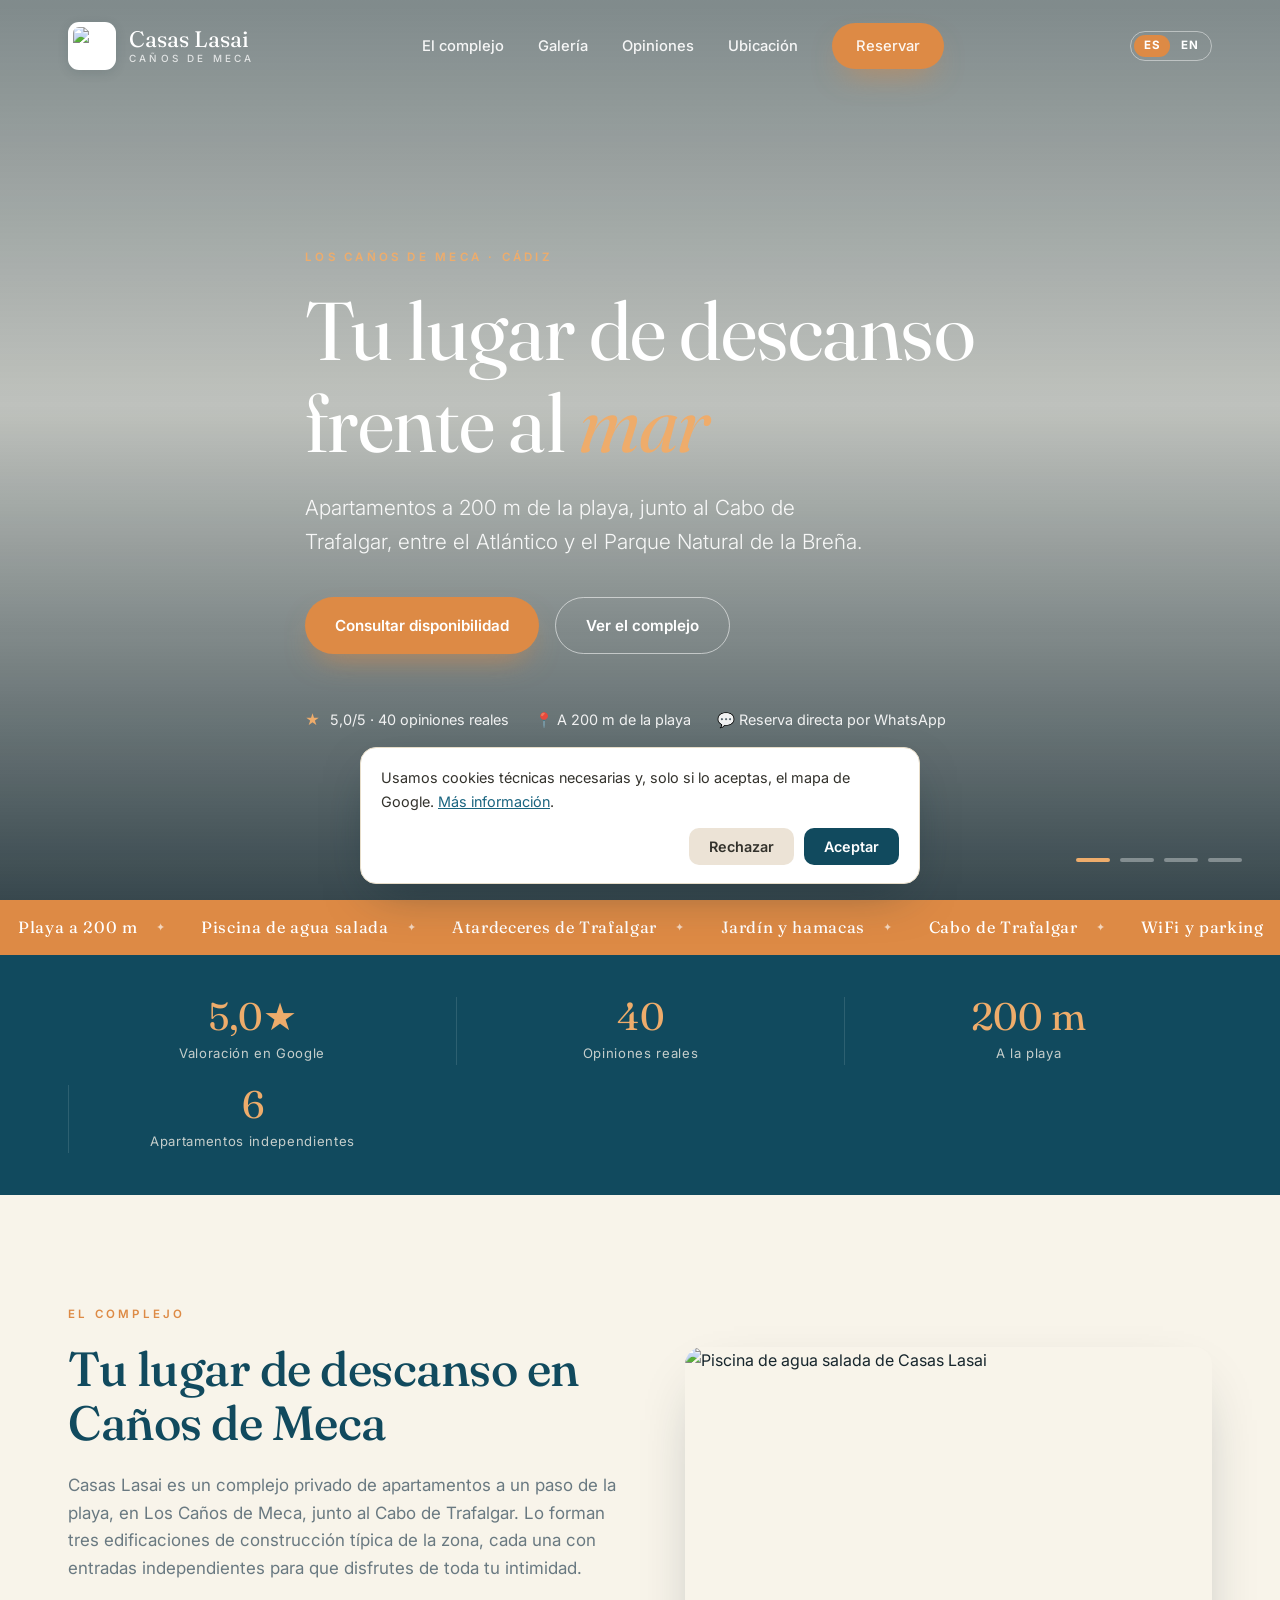
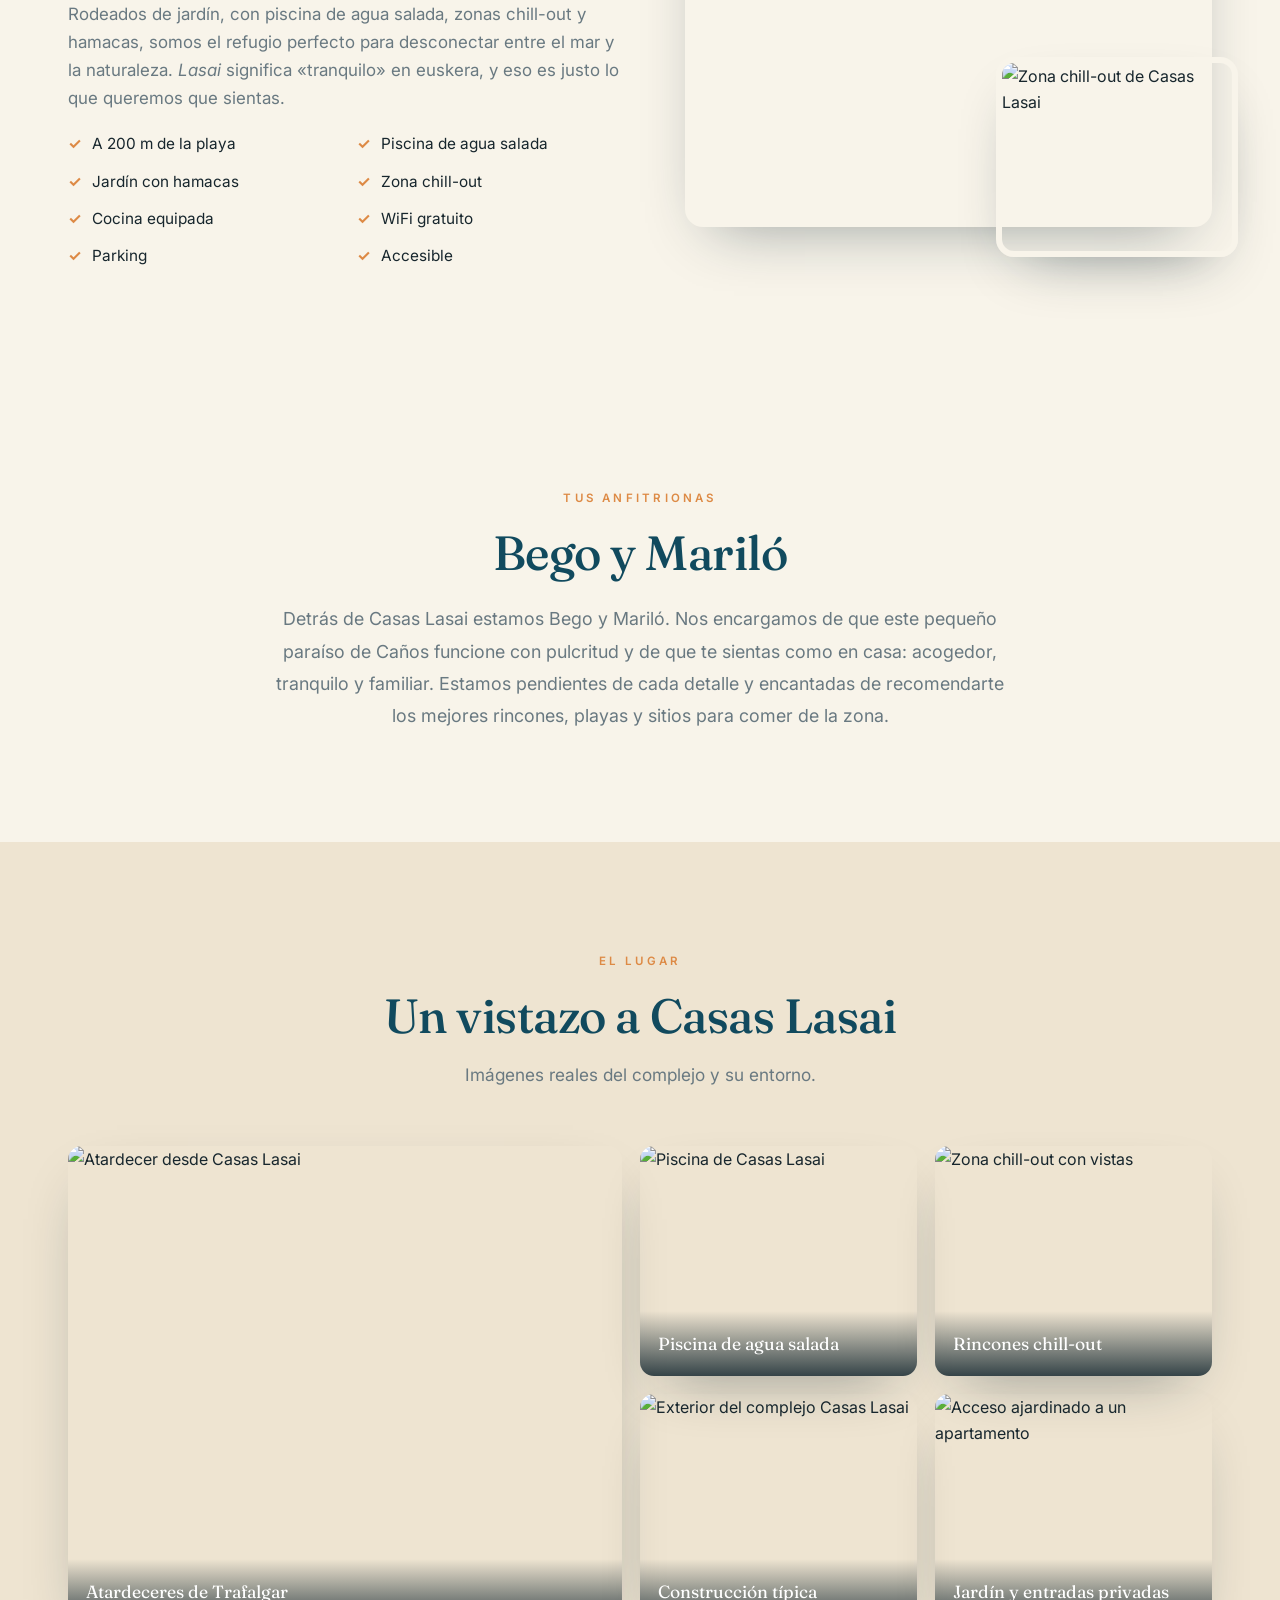
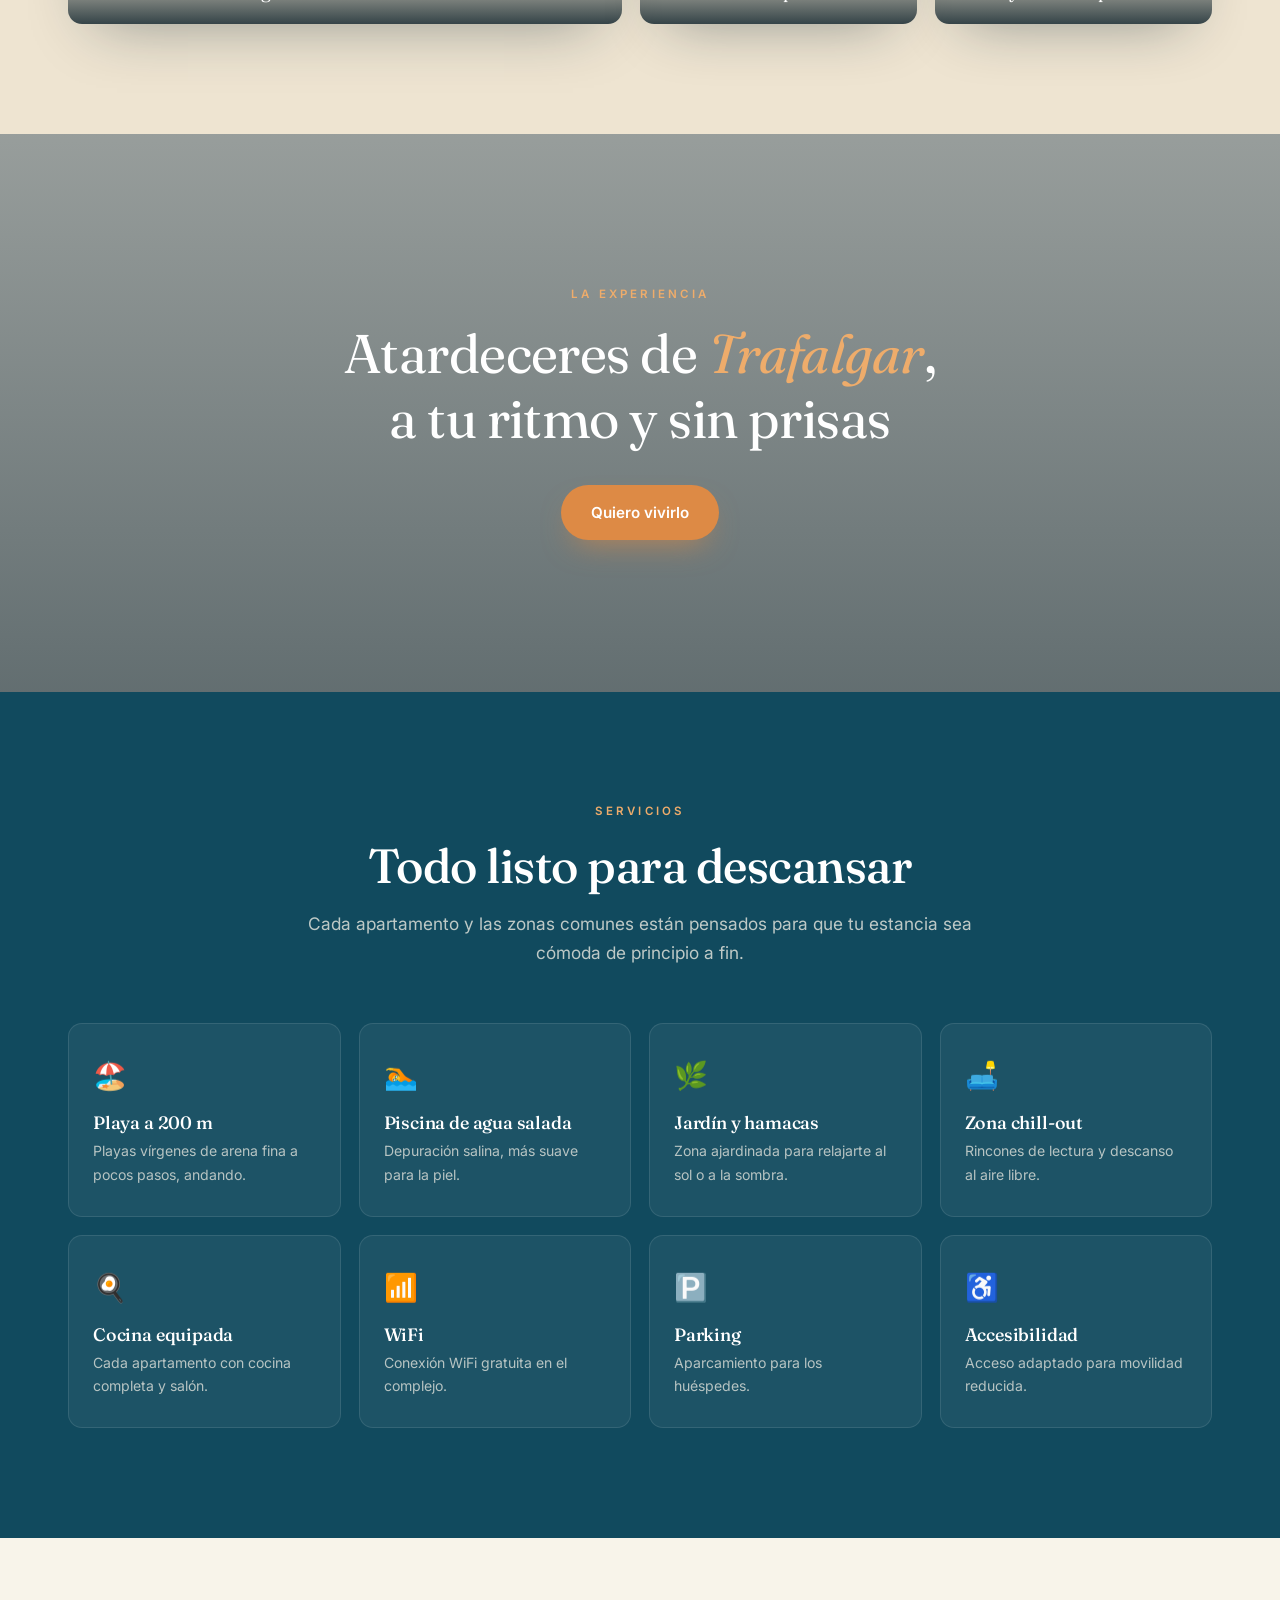
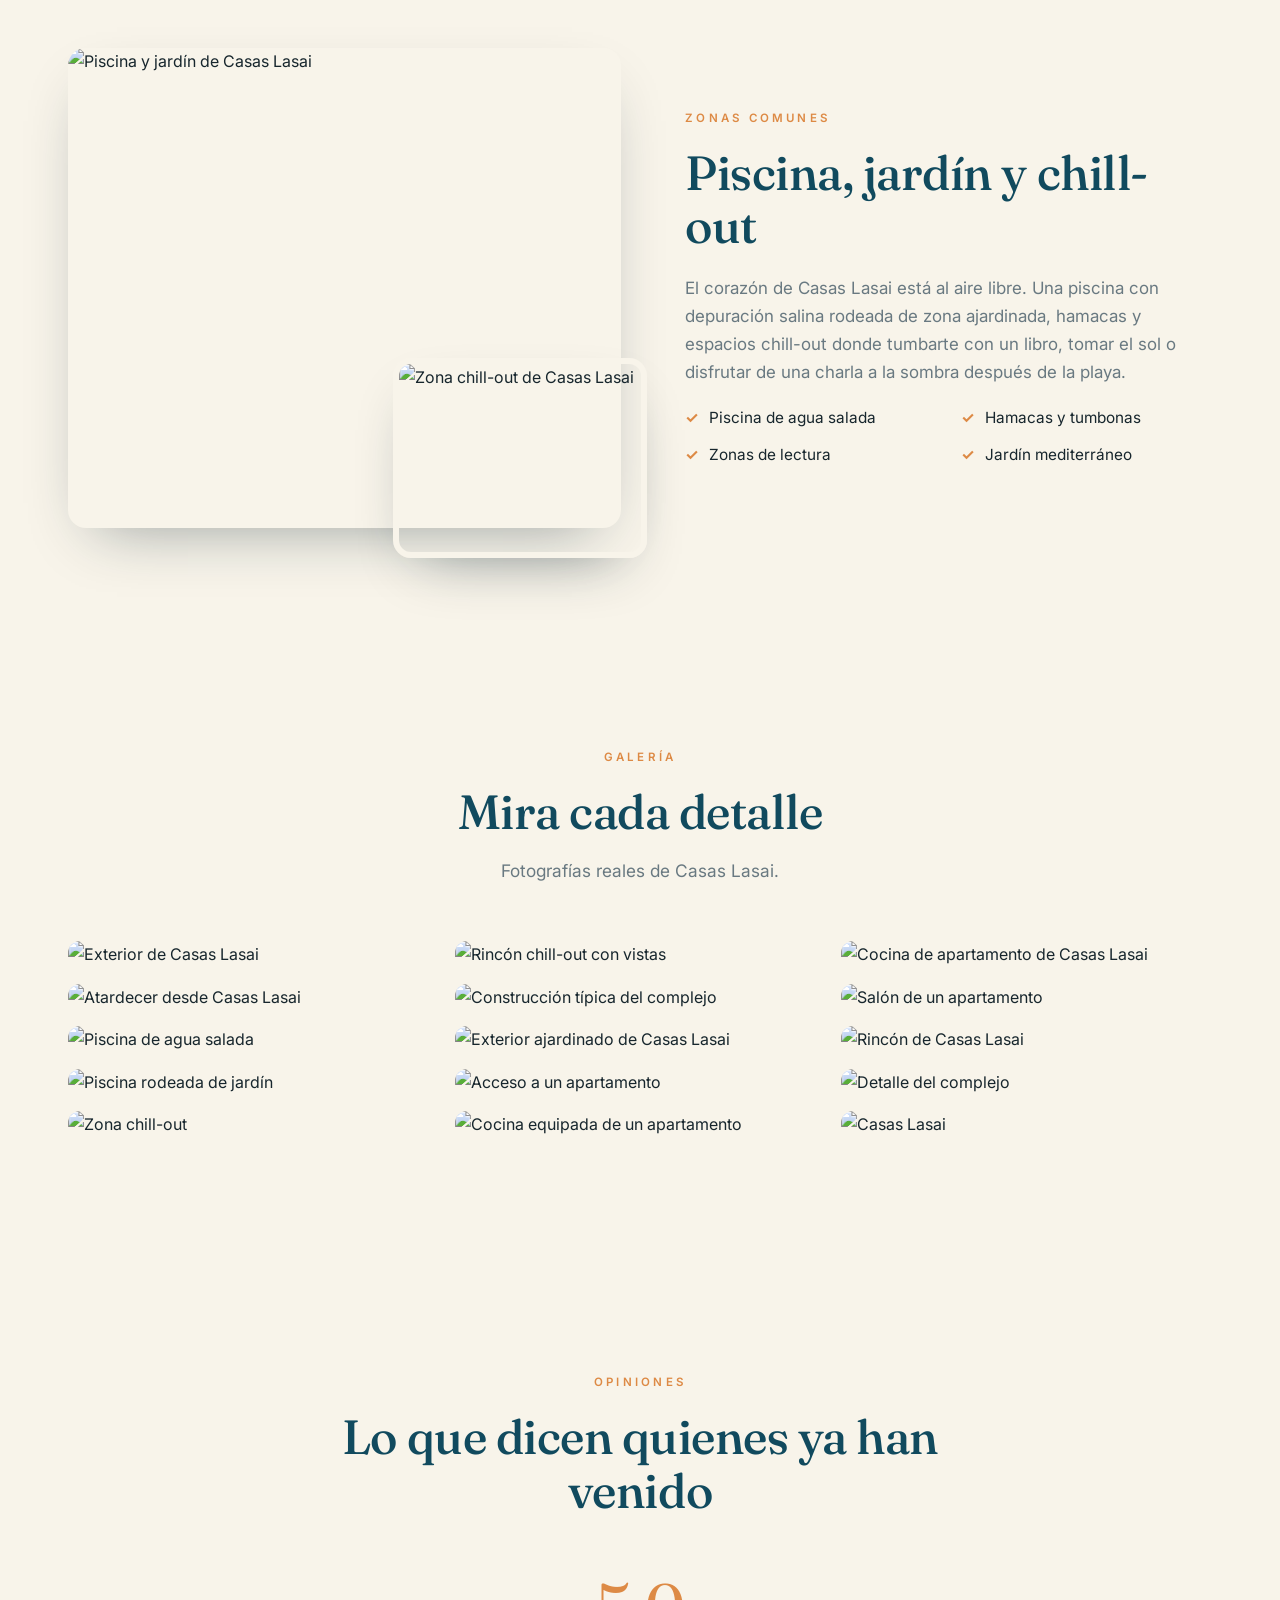
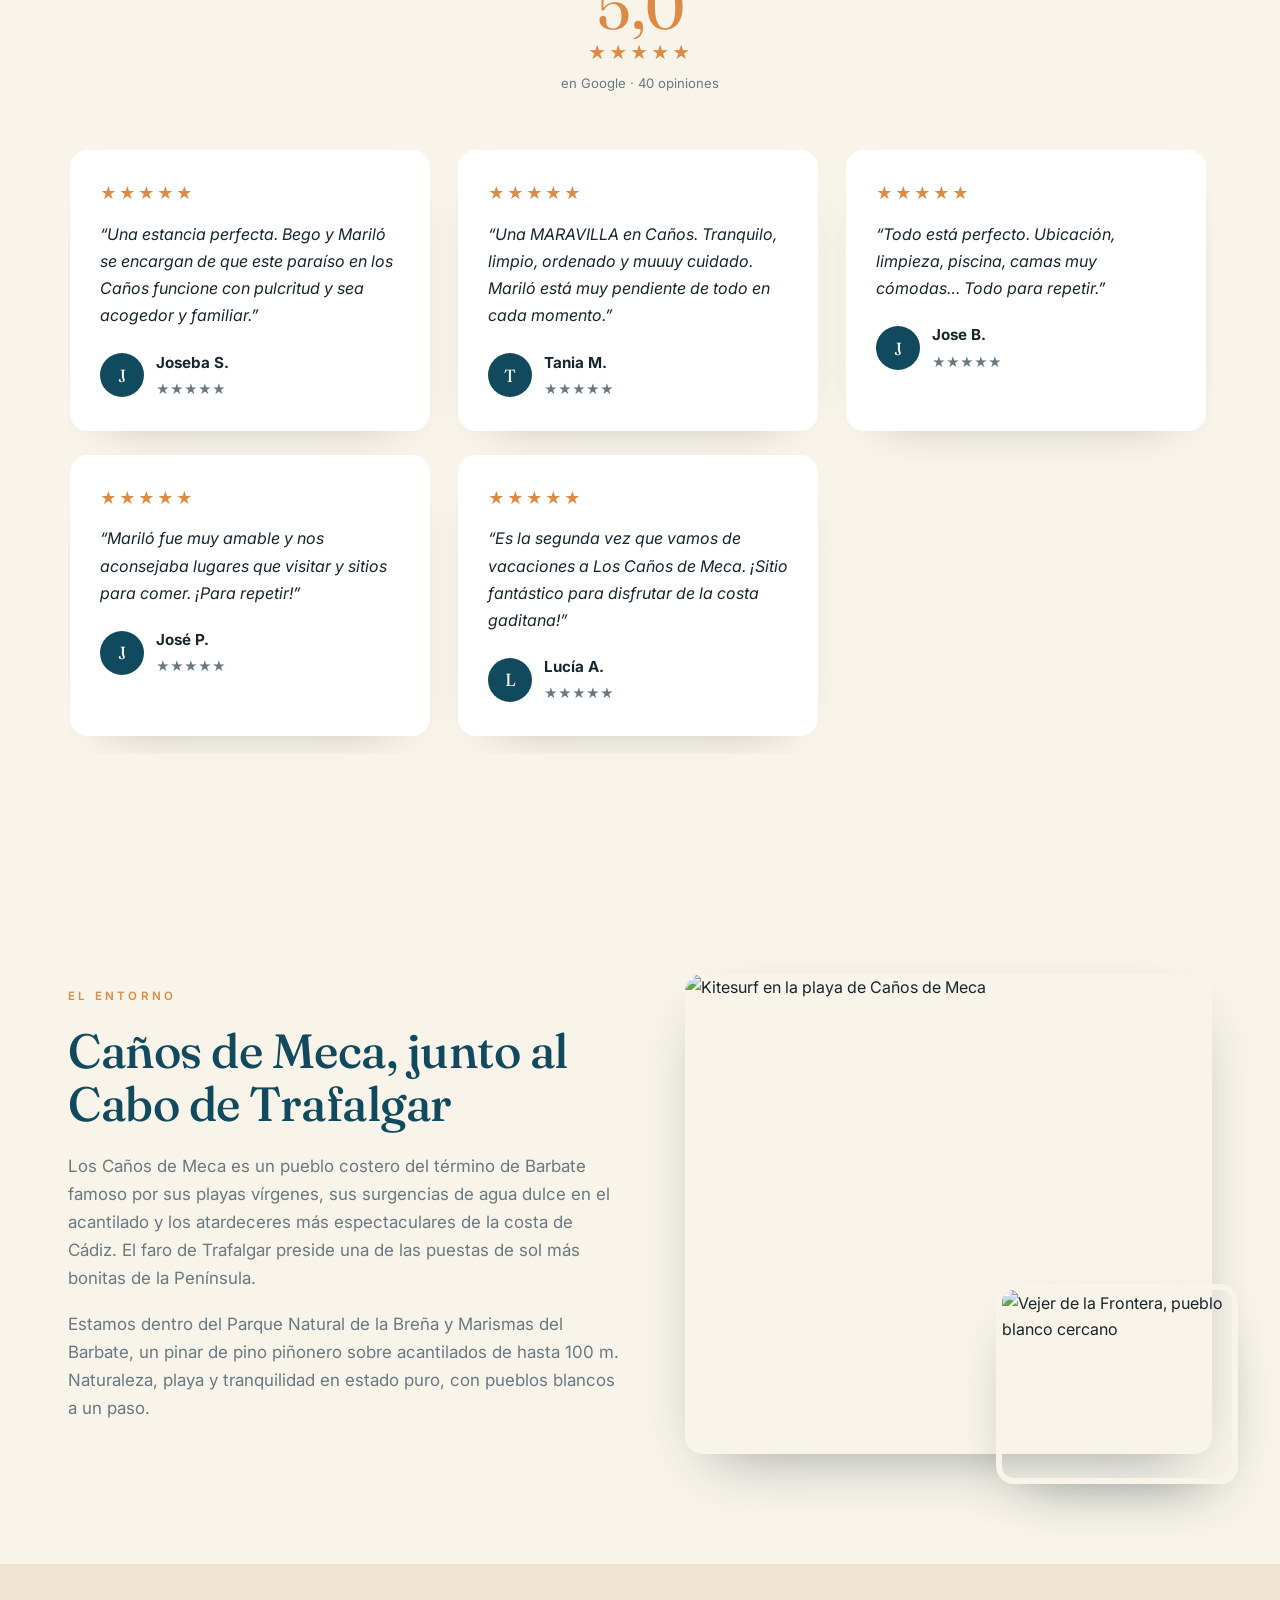
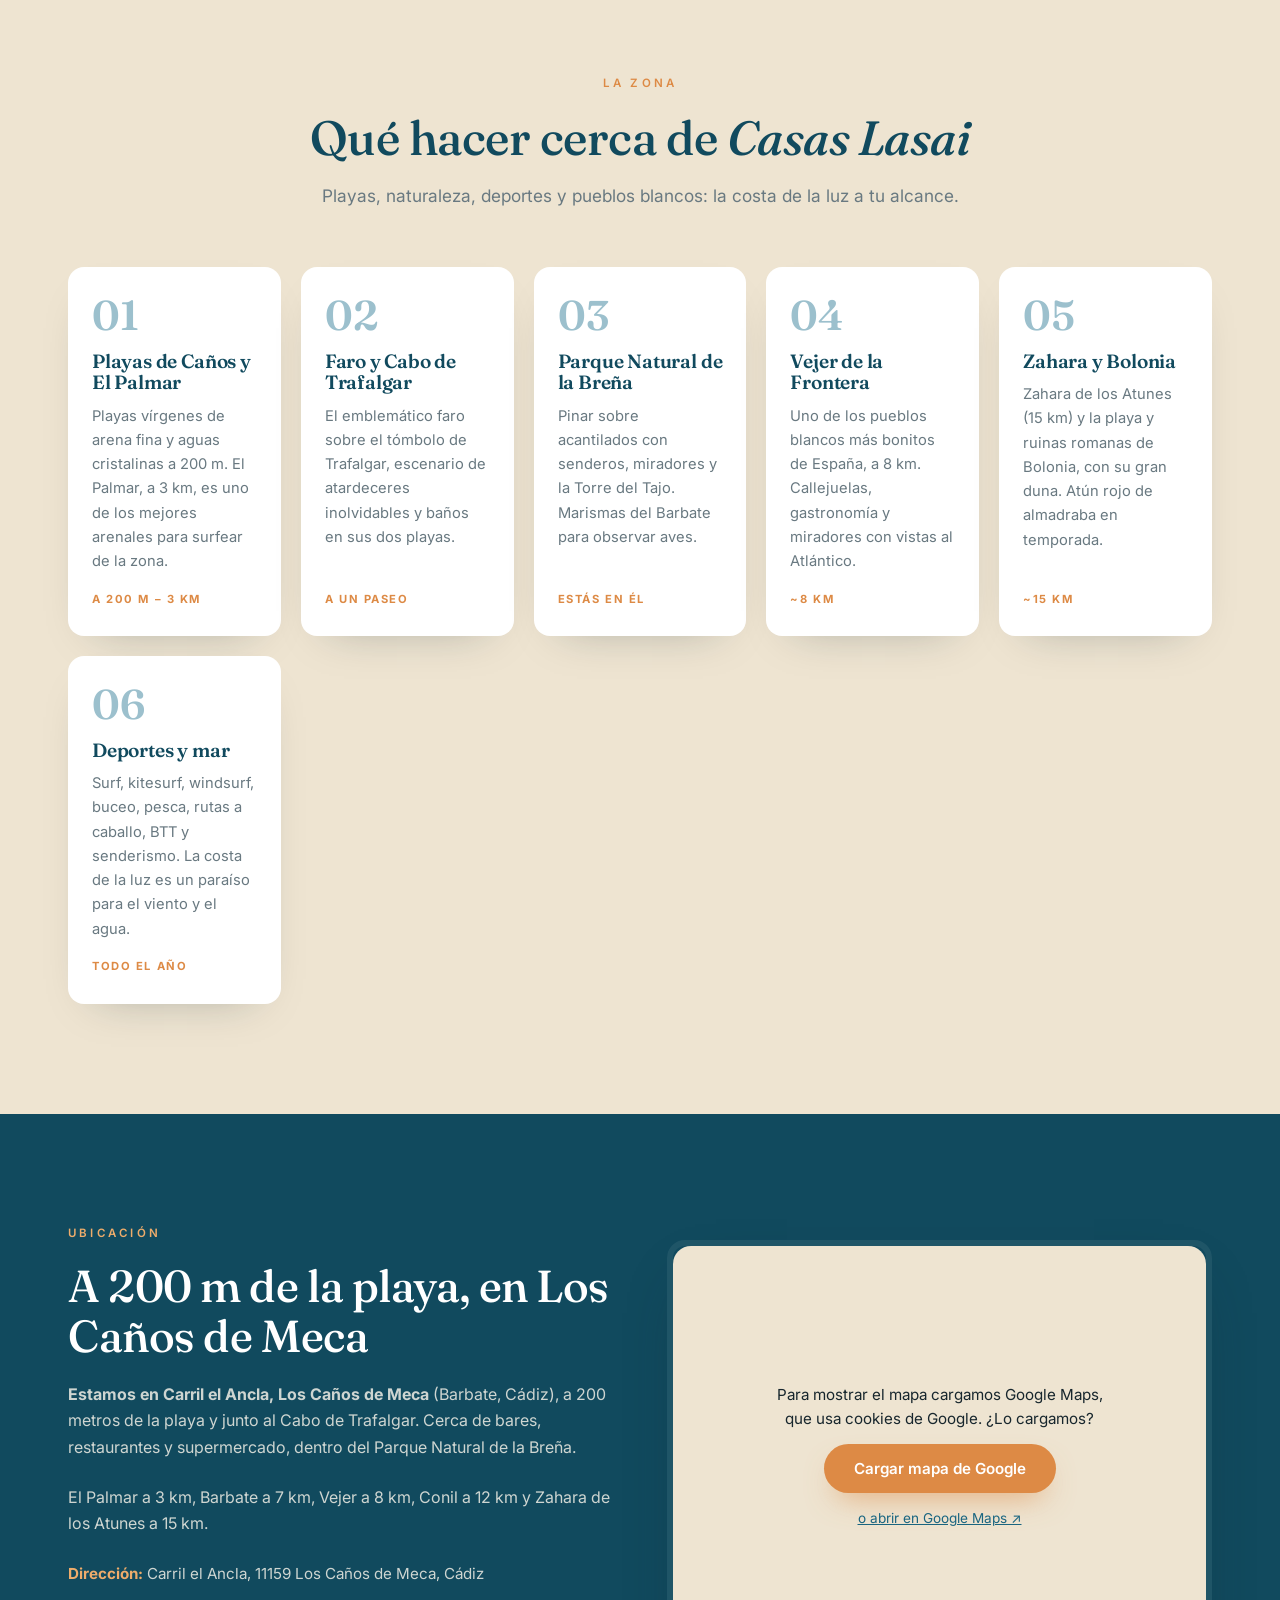
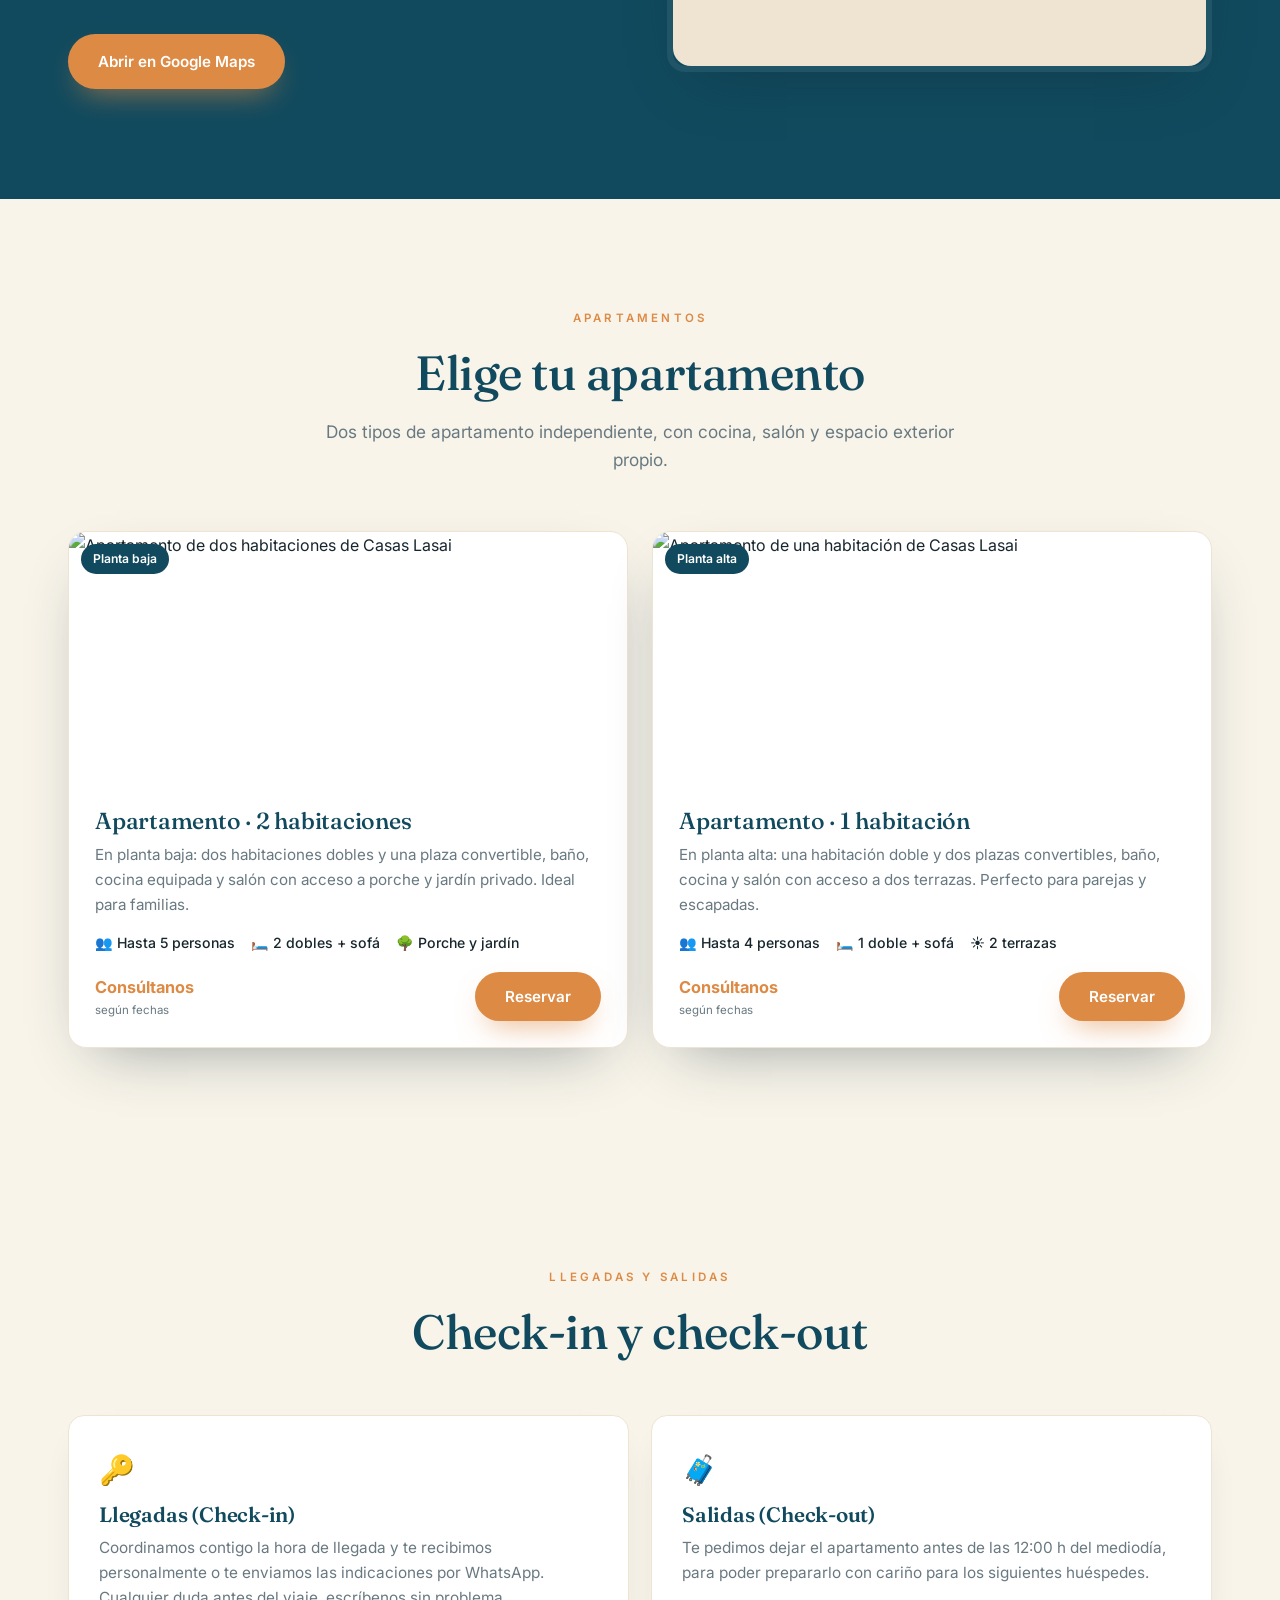
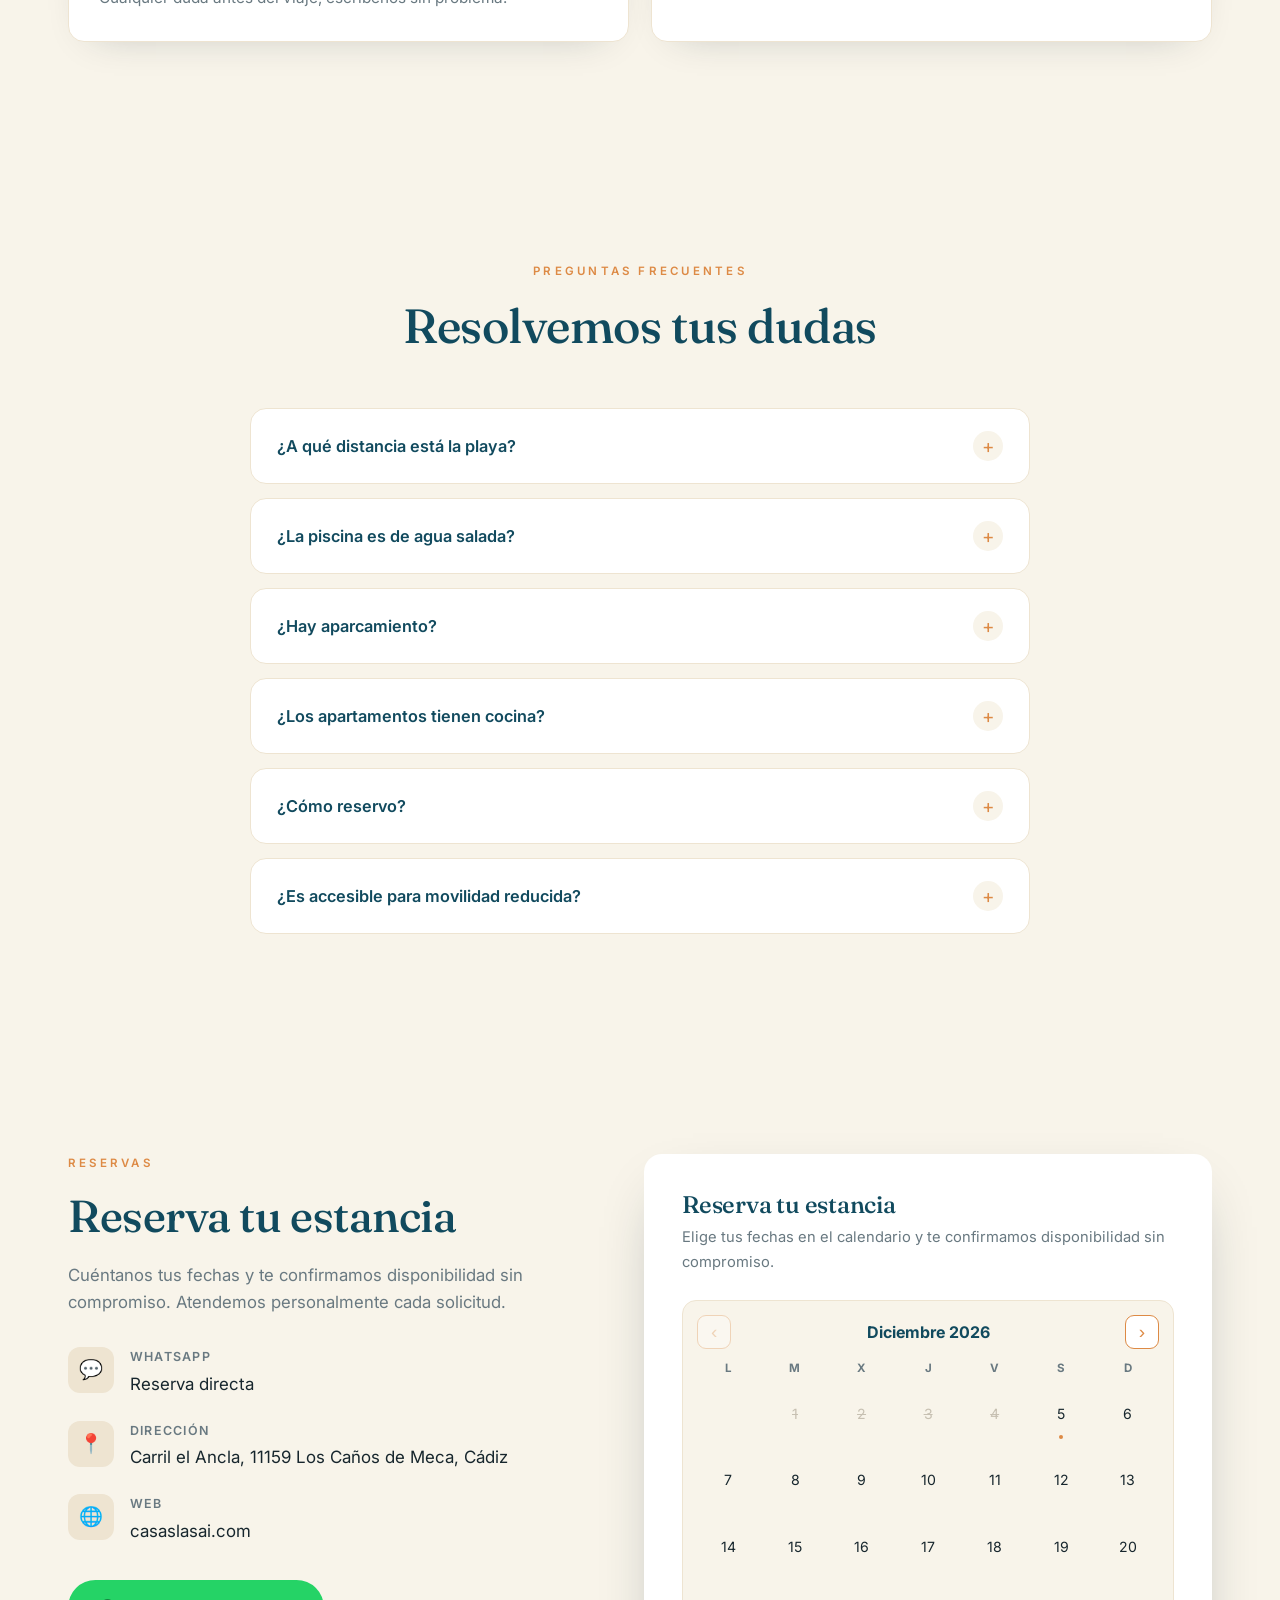
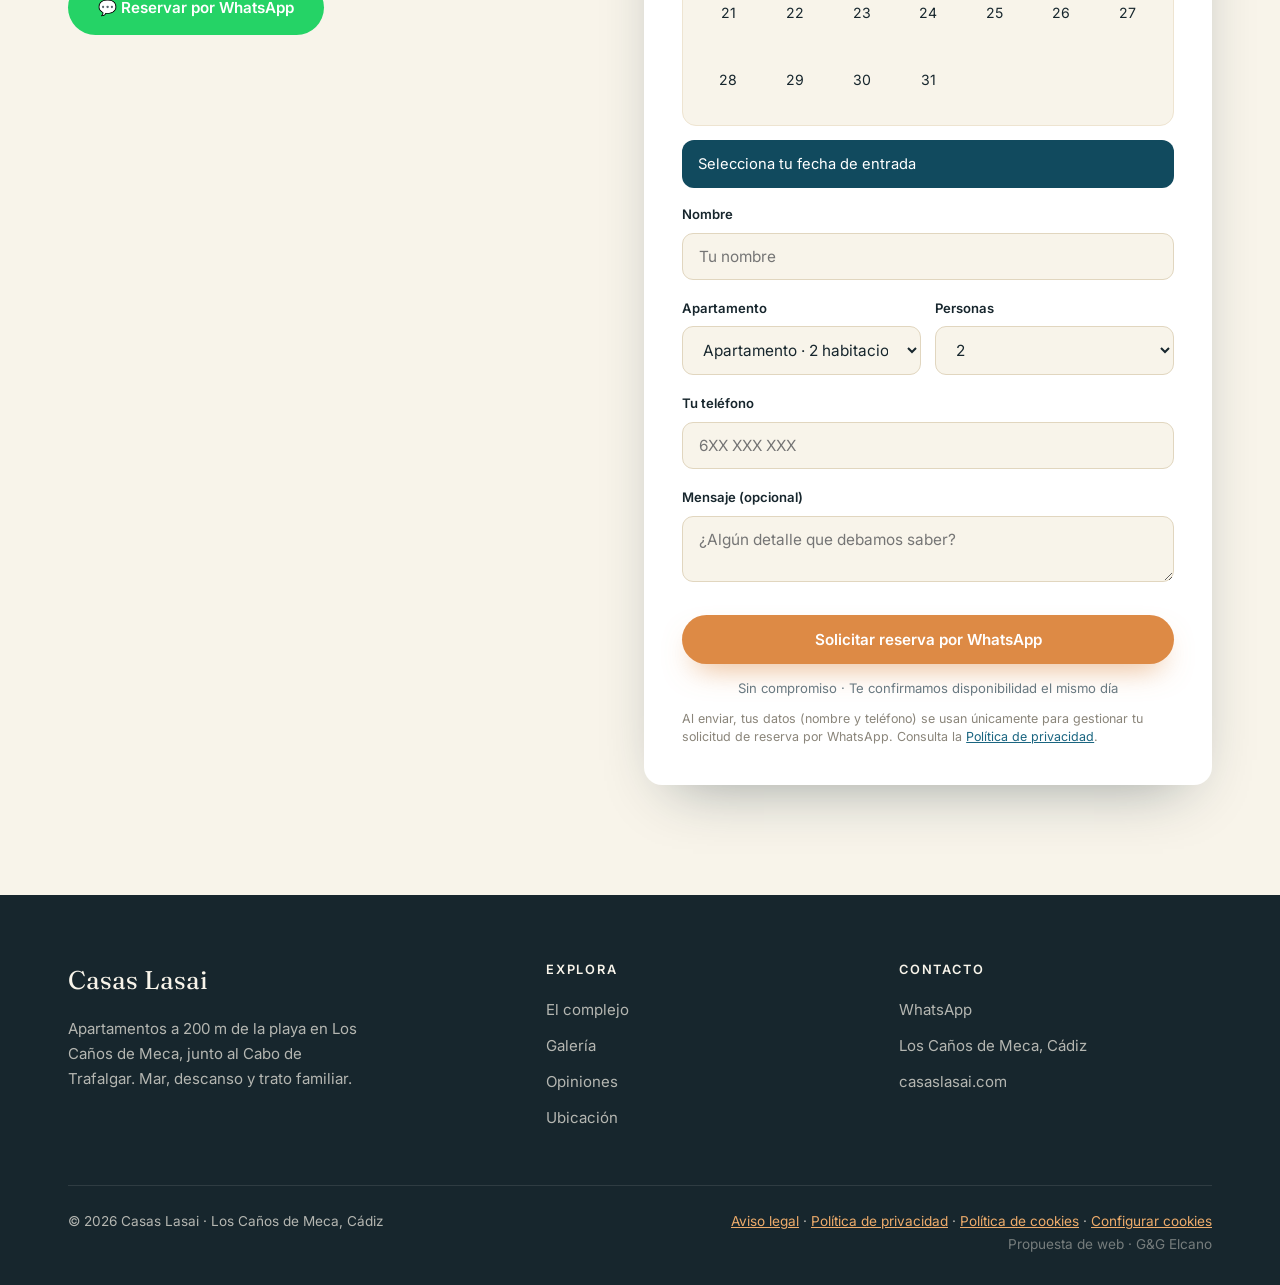
==== index.html @ 5e28d73d "Web Casas Lasai (apartamentos Caños de Meca) — demo G&G Elcano Clon de la plantilla Burruzkale con p" ====
<!DOCTYPE html>
<html lang="es">
<head>
<meta charset="UTF-8">
<meta name="viewport" content="width=device-width, initial-scale=1.0">
<title>Casas Lasai · Apartamentos en Caños de Meca, junto al Cabo de Trafalgar</title>
<meta name="description" content="Casas Lasai, apartamentos a 200 m de la playa en Los Caños de Meca (Cádiz), junto al Cabo de Trafalgar. 5,0★ en Google. Piscina de agua salada, jardín y reserva directa por WhatsApp.">
<link rel="canonical" href="https://casaslasai.com/">
<meta property="og:type" content="website">
<meta property="og:url" content="https://casaslasai.com/">
<meta property="og:title" content="Casas Lasai · Caños de Meca, Cádiz">
<meta property="og:description" content="Apartamentos a 200 m de la playa, junto al Cabo de Trafalgar. 5,0★ en Google.">
<meta property="og:image" content="https://casaslasai.com/wp-content/uploads/2025/10/nggallery_import/atardecer-dede-casaslasai.jpg">
<link rel="icon" href="https://casaslasai.com/wp-content/uploads/2025/08/Logotipo-final.png">
<link rel="preconnect" href="https://fonts.googleapis.com">
<link rel="preconnect" href="https://fonts.gstatic.com" crossorigin>
<link href="https://fonts.googleapis.com/css2?family=Fraunces:ital,opsz,wght@0,9..144,400;0,9..144,500;1,9..144,400&family=Inter:wght@300;400;500;600;700&display=swap" rel="stylesheet">
<script type="application/ld+json">
{
  "@context": "https://schema.org",
  "@type": "LodgingBusiness",
  "name": "Casas Lasai",
  "description": "Apartamentos vacacionales a 200 m de la playa en Los Caños de Meca (Cádiz), junto al Cabo de Trafalgar y el Parque Natural de la Breña.",
  "url": "https://casaslasai.com/",
  "image": "https://casaslasai.com/wp-content/uploads/2025/10/nggallery_import/atardecer-dede-casaslasai.jpg",
  "address": {
    "@type": "PostalAddress",
    "streetAddress": "Carril el Ancla",
    "addressLocality": "Los Caños de Meca",
    "addressRegion": "Cádiz",
    "postalCode": "11159",
    "addressCountry": "ES"
  },
  "geo": { "@type": "GeoCoordinates", "latitude": 36.18717, "longitude": -6.02115 },
  "aggregateRating": { "@type": "AggregateRating", "ratingValue": "5.0", "reviewCount": "40" }
}
</script>
<script type="application/ld+json">
{
  "@context": "https://schema.org",
  "@type": "FAQPage",
  "mainEntity": [
    {"@type":"Question","name":"¿A qué distancia está la playa?","acceptedAnswer":{"@type":"Answer","text":"A solo 200 metros, andando. Estamos junto al Cabo de Trafalgar, en una de las zonas de playas vírgenes más bonitas de la costa de Cádiz."}},
    {"@type":"Question","name":"¿La piscina es de agua salada?","acceptedAnswer":{"@type":"Answer","text":"Sí. Contamos con piscina con sistema de depuración salina, más suave para la piel y la vista, rodeada de zona ajardinada con hamacas."}},
    {"@type":"Question","name":"¿Hay aparcamiento?","acceptedAnswer":{"@type":"Answer","text":"Sí, el complejo dispone de parking para los huéspedes, muy cómodo para llegar con el equipaje."}},
    {"@type":"Question","name":"¿Los apartamentos tienen cocina?","acceptedAnswer":{"@type":"Answer","text":"Todos los apartamentos cuentan con cocina equipada, salón y acceso a porche, jardín o terraza según la planta."}},
    {"@type":"Question","name":"¿Cómo reservo?","acceptedAnswer":{"@type":"Answer","text":"Elige tus fechas en el calendario y envíanos la solicitud por WhatsApp. Te confirmamos disponibilidad sin compromiso."}},
    {"@type":"Question","name":"¿Es accesible para personas con movilidad reducida?","acceptedAnswer":{"@type":"Answer","text":"Sí, el complejo cuenta con accesibilidad para personas con movilidad reducida."}}
  ]
}
</script>
<style>
/* ---- Cumplimiento: mapa bajo consentimiento, banner cookies ---- */
.loc-map{position:relative}
#locMapFrame{opacity:0;transition:opacity .4s}
#locMapFrame.on{opacity:1}
.map-consent{position:absolute;inset:0;display:flex;flex-direction:column;align-items:center;justify-content:center;gap:14px;text-align:center;padding:26px;background:var(--cream-2,#eee4d1);border-radius:var(--radius,18px);z-index:2}
.map-consent.hide{display:none}
.map-consent p{max-width:330px;margin:0;color:var(--ink,#17262d);font-size:.95rem;line-height:1.55}
.map-consent-alt{font-size:.85rem;color:var(--green-2,#1a6580);text-decoration:underline}
.form-priv{font-size:.78rem;color:#8a857a;margin-top:10px;line-height:1.5}
.form-priv a{color:var(--green-2,#1a6580);text-decoration:underline}
.foot-legal a{color:var(--gold-light,#eeac6b);text-decoration:underline}
.cookie-banner{position:fixed;left:16px;right:16px;bottom:16px;max-width:560px;margin:0 auto;background:#fff;border:1px solid #e7ddc9;border-radius:16px;box-shadow:0 18px 50px -18px rgba(17,40,50,.55);padding:18px 20px;z-index:9999;display:none;font-size:.9rem;color:#33322c}
.cookie-banner.show{display:block}
.cookie-banner a{color:var(--green-2,#1a6580);text-decoration:underline}
.cookie-actions{display:flex;gap:10px;justify-content:flex-end;margin-top:14px;flex-wrap:wrap}
.ck-btn{border:0;border-radius:10px;padding:10px 20px;font-weight:600;cursor:pointer;font-family:inherit;font-size:.9rem}
.ck-acc{background:var(--green,#114a5e);color:#fff}
.ck-rej{background:#ece3d6;color:#33322c}
/* ---- Calendario de reservas ---- */
.bk-cal{background:var(--cream,#f8f4ea);border:1px solid var(--cream-2,#eee4d1);border-radius:14px;padding:14px;margin-bottom:14px}
.bk-cal-head{display:flex;align-items:center;justify-content:space-between;margin-bottom:10px}
.bk-cal-title{font-weight:700;font-size:1rem;color:var(--green,#114a5e);text-transform:capitalize}
.bk-nav{width:34px;height:34px;border:1px solid var(--gold,#dd8a45);background:#fff;color:var(--gold,#dd8a45);border-radius:9px;font-size:1.2rem;line-height:1;cursor:pointer;transition:.2s}
.bk-nav:hover:not(:disabled){background:var(--gold,#dd8a45);color:#fff}
.bk-nav:disabled{opacity:.3;cursor:not-allowed}
.bk-dow{display:grid;grid-template-columns:repeat(7,1fr);gap:4px;margin-bottom:4px}
.bk-dow span{text-align:center;font-size:.72rem;font-weight:700;color:var(--muted,#697981);text-transform:uppercase}
.bk-grid{display:grid;grid-template-columns:repeat(7,1fr);gap:4px}
.bk-day{aspect-ratio:1/1;display:flex;align-items:center;justify-content:center;font-size:.88rem;border-radius:8px;cursor:pointer;border:1px solid transparent;transition:.12s;user-select:none;position:relative}
.bk-day:hover:not(.bk-dis):not(.bk-empty){background:var(--gold-light,#eeac6b);color:#fff}
.bk-day.bk-empty{cursor:default}
.bk-day.bk-dis{color:#c7c0b2;cursor:not-allowed;text-decoration:line-through}
.bk-day.bk-in,.bk-day.bk-out{background:var(--green,#114a5e);color:#fff;font-weight:700}
.bk-day.bk-range{background:var(--gold-light,#eeac6b);color:#fff;border-radius:0}
.bk-day.bk-in{border-radius:8px 0 0 8px}
.bk-day.bk-out{border-radius:0 8px 8px 0}
.bk-day.bk-today::after{content:'';position:absolute;bottom:4px;width:4px;height:4px;border-radius:50%;background:var(--gold,#dd8a45)}
.bk-summary{display:flex;align-items:center;justify-content:space-between;gap:10px;background:var(--green,#114a5e);color:#fff;border-radius:12px;padding:12px 16px;margin-bottom:16px;font-size:.92rem}
.bk-summary .bk-nights{font-weight:700;color:var(--gold-light,#eeac6b);white-space:nowrap}
.bk-clear{background:none;border:none;color:rgba(255,255,255,.7);font-size:.78rem;cursor:pointer;text-decoration:underline;display:none;font-family:'Inter',sans-serif;padding:0;margin-left:8px}
.bk-clear.show{display:inline}
.bk-clear:hover{color:#fff}
@media(max-width:480px){.bk-day{font-size:.8rem}}
/* ---- Apartamentos ---- */
.rooms-grid{display:grid;grid-template-columns:1fr 1fr;gap:24px}
.room-card{background:#fff;border:1px solid var(--cream-2,#eee4d1);border-radius:var(--radius,18px);overflow:hidden;box-shadow:var(--shadow,0 24px 60px -28px rgba(17,40,50,.45));display:flex;flex-direction:column}
.room-img{position:relative;height:250px}
.room-img img{width:100%;height:100%;object-fit:cover}
.room-tag{position:absolute;top:12px;left:12px;background:var(--green,#114a5e);color:#fff;font-size:.76rem;font-weight:600;padding:5px 12px;border-radius:30px}
.room-body{padding:26px;display:flex;flex-direction:column;flex:1}
.room-body h3{font-size:1.45rem;margin-bottom:8px;color:var(--green,#114a5e)}
.room-body>p{color:var(--muted,#697981);font-size:.95rem;margin-bottom:14px}
.room-feats{list-style:none;display:flex;flex-wrap:wrap;gap:8px 16px;margin:0 0 18px;padding:0}
.room-feats li{font-size:.88rem;font-weight:500;color:var(--ink,#17262d)}
.room-foot{display:flex;align-items:center;justify-content:space-between;margin-top:auto;gap:12px}
.room-price{font-weight:700;color:var(--gold,#dd8a45);font-size:1.02rem}
.room-price small{display:block;font-size:.72rem;color:var(--muted,#697981);font-weight:400}
.room-btn{padding:11px 22px}
@media(max-width:760px){.rooms-grid{grid-template-columns:1fr}}
/* ---- Zona ---- */
.zona{background:var(--cream-2,#eee4d1)}
.zona-grid{display:grid;grid-template-columns:repeat(auto-fit,minmax(205px,1fr));gap:20px}
.zona-card{background:#fff;border-radius:16px;padding:28px 24px;box-shadow:0 18px 44px -28px rgba(17,40,50,.35);display:flex;flex-direction:column}
.zona-card .znum{font-family:'Fraunces',Georgia,serif;font-size:2.6rem;font-weight:600;line-height:1;color:#9cc0cd;margin-bottom:14px}
.zona-card h4{font-family:'Fraunces',Georgia,serif;font-size:1.2rem;font-weight:600;color:var(--green,#114a5e);margin-bottom:10px}
.zona-card p{color:var(--muted,#697981);font-size:.92rem;margin:0 0 16px}
.zona-card .ztag{margin-top:auto;font-size:.7rem;letter-spacing:.14em;text-transform:uppercase;color:var(--gold,#dd8a45);font-weight:700}
@media(max-width:900px){.zona-grid{grid-template-columns:1fr 1fr}}
@media(max-width:520px){.zona-grid{grid-template-columns:1fr}}
/* ---- Check-in ---- */
.io-grid{display:grid;grid-template-columns:1fr 1fr;gap:22px}
.io-card{background:#fff;border:1px solid var(--cream-2,#eee4d1);border-radius:16px;padding:30px;box-shadow:0 14px 40px -26px rgba(17,40,50,.3)}
.io-card .ico{font-size:1.8rem;margin-bottom:10px}
.io-card h3{font-family:'Fraunces',Georgia,serif;font-size:1.3rem;font-weight:600;color:var(--green,#114a5e);margin-bottom:8px}
.io-card p{color:var(--muted,#697981);font-size:.96rem}
@media(max-width:680px){.io-grid{grid-template-columns:1fr}}
/* ---- Reviews carrusel ---- */
.reviews-carousel{position:relative}
.reviews-grid{display:flex;gap:20px;overflow-x:auto;scroll-snap-type:x mandatory;padding:6px 2px 18px;scroll-behavior:smooth;-webkit-overflow-scrolling:touch}
.reviews-grid::-webkit-scrollbar{height:7px}
.reviews-grid::-webkit-scrollbar-track{background:transparent}
.reviews-grid::-webkit-scrollbar-thumb{background:var(--gold-light,#eeac6b);border-radius:10px}
.reviews-grid .review{flex:0 0 360px;max-width:360px;scroll-snap-align:start}
.rev-arrow{display:none;position:absolute;top:44%;transform:translateY(-50%);width:46px;height:46px;border-radius:50%;border:none;background:var(--green,#114a5e);color:#fff;font-size:1.6rem;line-height:1;cursor:pointer;box-shadow:0 6px 18px -6px rgba(0,0,0,.4);z-index:5;transition:.2s;place-items:center}
.rev-arrow:hover{background:var(--gold,#dd8a45)}
.rev-prev{left:-12px}.rev-next{right:-12px}
@media(max-width:480px){.reviews-grid .review{flex:0 0 85%;max-width:85%}}
/* ---- Brand / idiomas ---- */
.brand{align-items:center}
.brand .brandlogo{height:48px;width:48px;flex:none;object-fit:contain;background:#fff;border-radius:11px;padding:5px;box-shadow:0 3px 12px rgba(17,40,50,.12);display:block}
.brand .name{align-self:center}
.brand .name small{white-space:nowrap;letter-spacing:.2em}
.langs{display:flex;gap:1px;margin-left:18px;border:1px solid rgba(255,255,255,.45);border-radius:30px;padding:3px;flex:none}
header.scrolled .langs{border-color:rgba(17,40,50,.22)}
.langs button{background:none;border:none;cursor:pointer;font-family:'Inter',sans-serif;font-size:.72rem;font-weight:700;letter-spacing:.04em;color:#fff;padding:5px 10px;border-radius:30px;transition:.2s;line-height:1}
header.scrolled .langs button{color:var(--green,#114a5e)}
.langs button.on{background:var(--gold,#dd8a45);color:#fff!important}
@media(max-width:600px){
  .brand .brandlogo{height:42px;width:42px}
  .brand .name{font-size:1.12rem}
  .brand .name small{font-size:.52rem;letter-spacing:.12em}
  .langs{margin-left:10px}
  .langs button{padding:4px 7px;font-size:.66rem}
}
/* ---- Loader, progreso, to-top, hero slides ---- */
.progress{position:fixed;top:0;left:0;height:3px;width:0;background:linear-gradient(90deg,var(--gold,#dd8a45),var(--gold-light,#eeac6b));z-index:300;transition:width .1s linear}
.loader{position:fixed;inset:0;background:#0c3a4a;z-index:400;display:flex;align-items:center;justify-content:center;flex-direction:column;gap:18px;transition:opacity .7s ease,visibility .7s}
.loader.done{opacity:0;visibility:hidden}
.loader .mark{width:84px;height:84px;border-radius:50%;background:#fff;display:grid;place-items:center;animation:clpulse 1.6s infinite;overflow:hidden}
.loader .mark img{width:62px;height:62px;object-fit:contain}
.loader span{color:#cfe6ec;font-size:.72rem;letter-spacing:.4em;text-transform:uppercase}
@keyframes clpulse{0%,100%{transform:scale(1);box-shadow:0 0 0 0 rgba(221,138,69,.5)}50%{transform:scale(1.06);box-shadow:0 0 0 18px rgba(221,138,69,0)}}
.to-top{position:fixed;right:26px;bottom:26px;width:48px;height:48px;border-radius:50%;background:var(--green,#114a5e);color:var(--cream,#f8f4ea);border:none;font-size:1.1rem;cursor:pointer;opacity:0;visibility:hidden;transition:.35s ease;z-index:90;box-shadow:0 16px 44px -30px rgba(17,40,50,.5)}
.to-top.show{opacity:1;visibility:visible}
.to-top:hover{background:var(--gold,#dd8a45);transform:translateY(-4px)}
.hero-slides .slide{animation:none;opacity:0;transform:scale(1.06);transition:opacity 1.6s ease}
.hero-slides .slide.on{opacity:1;animation:clken 9s linear forwards}
@keyframes clken{from{transform:scale(1.06)}to{transform:scale(1.15)}}
.hero-dots{position:absolute;right:38px;bottom:38px;z-index:3;display:flex;gap:10px}
.hero-dots button{width:34px;height:4px;border-radius:4px;border:none;background:rgba(255,255,255,.35);cursor:pointer;transition:.3s;padding:0}
.hero-dots button.on{background:var(--gold-light,#eeac6b)}
.marquee{background:var(--gold,#dd8a45);color:#fff;overflow:hidden;padding:14px 0;white-space:nowrap}
.marquee-track{display:inline-flex;gap:0;animation:clscrollx 32s linear infinite}
.marquee span{display:inline-flex;align-items:center;gap:18px;padding:0 18px;font-family:'Fraunces',Georgia,serif;font-size:1.02rem;letter-spacing:.04em}
.marquee i{font-style:normal;opacity:.65;font-size:.7rem}
@keyframes clscrollx{to{transform:translateX(-50%)}}
.stats-grid{grid-template-columns:repeat(4,1fr)}
@media(max-width:760px){.stats-grid{grid-template-columns:repeat(2,1fr);gap:24px 10px}}
/* ---- FAQ ---- */
.faq-list{max-width:780px;margin:0 auto;display:grid;gap:14px}
.faq{background:#fff;border:1px solid var(--cream-2,#eee4d1);border-radius:16px;overflow:hidden;transition:.3s}
.faq summary{list-style:none;display:flex;align-items:center;justify-content:space-between;gap:16px;padding:22px 26px;cursor:pointer;font-weight:600;font-size:1.02rem;color:var(--green,#114a5e)}
.faq summary::-webkit-details-marker{display:none}
.faq summary .pl{width:30px;height:30px;border-radius:50%;background:var(--cream,#f8f4ea);color:var(--gold,#dd8a45);display:grid;place-items:center;font-size:1.2rem;flex:none;transition:.3s ease;font-weight:400}
.faq[open] summary .pl{transform:rotate(45deg);background:var(--gold,#dd8a45);color:#fff}
.faq .ans{padding:0 26px 24px;color:var(--muted,#697981);font-size:.96rem}
/* ---- Lightbox nav ---- */
.lb-nav{position:absolute;top:50%;transform:translateY(-50%);width:52px;height:52px;border-radius:50%;border:1.5px solid rgba(255,255,255,.4);background:rgba(255,255,255,.08);color:#fff;font-size:1.5rem;cursor:pointer;transition:.25s;display:grid;place-items:center;z-index:201}
.lb-nav:hover{background:var(--gold,#dd8a45);border-color:var(--gold,#dd8a45)}
.lb-prev{left:26px}.lb-next{right:26px}
.lb-count{position:absolute;bottom:26px;left:50%;transform:translateX(-50%);color:rgba(255,255,255,.75);font-size:.85rem;letter-spacing:.14em}
@media(max-width:600px){
  .hero-dots{right:24px;bottom:24px}
  .lb-nav{width:42px;height:42px}.lb-prev{left:10px}.lb-next{right:10px}
}
</style>
<link rel="stylesheet" href="assets/eguzki.css">
</head>
<body>

<div class="loader" id="loader"><div class="mark"><img src="https://casaslasai.com/wp-content/uploads/2025/08/Logotipo-final.png" alt="Casas Lasai"></div><span>Casas Lasai</span></div>
<div class="progress" id="progress"></div>

<header id="header"><div class="wrap nav">
  <a href="#inicio" class="brand"><img class="brandlogo" src="https://casaslasai.com/wp-content/uploads/2025/08/Logotipo-final.png" alt="Casas Lasai"><span class="name">Casas Lasai<small data-i18n="brandSub">Caños de Meca</small></span></a>
  <nav class="menu" id="menu">
    <a href="#complejo" data-i18n="navCasa">El complejo</a>
    <a href="#galeria" data-i18n="navGaleria">Galería</a>
    <a href="#opiniones" data-i18n="navOpiniones">Opiniones</a>
    <a href="#ubicacion" data-i18n="navUbicacion">Ubicación</a>
    <a href="#reservar" class="btn btn-primary nav-cta" data-i18n="navReservar">Reservar</a>
  </nav>
  <div class="langs" id="langs">
    <button type="button" data-lang="es">ES</button>
    <button type="button" data-lang="en">EN</button>
  </div>
  <button class="burger" id="burger" aria-label="Menú"><span></span><span></span><span></span></button>
</div></header>

<section class="hero" id="inicio">
  <div class="hero-slides" id="heroSlides">
    <div class="slide on" style="background-image:url('https://casaslasai.com/wp-content/uploads/2025/08/casaslasai-126-edited.jpg')"></div>
    <div class="slide" style="background-image:url('https://casaslasai.com/wp-content/uploads/2025/10/nggallery_import/piscina-1.jpg')"></div>
    <div class="slide" style="background-image:url('https://casaslasai.com/wp-content/uploads/2025/10/nggallery_import/casaslasai-124.jpg')"></div>
    <div class="slide" style="background-image:url('https://casaslasai.com/wp-content/uploads/2025/10/nggallery_import/chill-out.jpg')"></div>
  </div>
  <div class="wrap hero-inner">
    <div class="eyebrow" style="color:var(--gold-light)">Los Caños de Meca · Cádiz</div>
    <h1 data-i18n="heroH1">Tu lugar de descanso<br>frente al <em>mar</em></h1>
    <p data-i18n="heroP">Apartamentos a 200 m de la playa, junto al Cabo de Trafalgar, entre el Atlántico y el Parque Natural de la Breña.</p>
    <div class="hero-cta">
      <a href="#reservar" class="btn btn-primary" data-i18n="ctaDisp">Consultar disponibilidad</a>
      <a href="#galeria" class="btn btn-ghost" data-i18n="ctaDescubrir">Ver el complejo</a>
    </div>
    <div class="hero-badges">
      <div class="hero-badge"><span class="star">★</span> <span data-i18n="badgeRev">5,0/5 · 40 opiniones reales</span></div>
      <div class="hero-badge" data-i18n="badgeCentro">📍 A 200 m de la playa</div>
      <div class="hero-badge" data-i18n="badgeWa">💬 Reserva directa por WhatsApp</div>
    </div>
  </div>
  <div class="hero-dots" id="heroDots"></div>
  <div class="scroll-hint" data-i18n="scroll">Desliza<span>↓</span></div>
</section>

<div class="marquee" aria-hidden="true"><div class="marquee-track" id="marquee"></div></div>

<div class="stats"><div class="wrap stats-grid">
  <div class="stat"><div class="num" data-target="5" data-decimals="1" data-suffix="★">0</div><div class="lbl" data-i18n="statRating">Valoración en Google</div></div>
  <div class="stat"><div class="num" data-target="40">0</div><div class="lbl" data-i18n="statReviews">Opiniones reales</div></div>
  <div class="stat"><div class="num" data-target="200" data-suffix=" m">0</div><div class="lbl" data-i18n="statPlaya">A la playa</div></div>
  <div class="stat"><div class="num" data-target="6">0</div><div class="lbl" data-i18n="statAptos">Apartamentos independientes</div></div>
</div></div>

<section class="pad" id="complejo"><div class="wrap split">
  <div class="copy reveal">
    <div class="eyebrow" data-i18n="casaEye">El complejo</div>
    <h2 data-i18n="casaH2">Tu lugar de descanso en Caños de Meca</h2>
    <p data-i18n="casaP1">Casas Lasai es un complejo privado de apartamentos a un paso de la playa, en Los Caños de Meca, junto al Cabo de Trafalgar. Lo forman tres edificaciones de construcción típica de la zona, cada una con entradas independientes para que disfrutes de toda tu intimidad.</p>
    <p data-i18n="casaP2">Rodeados de jardín, con piscina de agua salada, zonas chill-out y hamacas, somos el refugio perfecto para desconectar entre el mar y la naturaleza. <em>Lasai</em> significa «tranquilo» en euskera, y eso es justo lo que queremos que sientas.</p>
    <ul class="feature-list">
      <li><i>✓</i> <span data-i18n="f1">A 200 m de la playa</span></li>
      <li><i>✓</i> <span data-i18n="f2">Piscina de agua salada</span></li>
      <li><i>✓</i> <span data-i18n="f3">Jardín con hamacas</span></li>
      <li><i>✓</i> <span data-i18n="f4">Zona chill-out</span></li>
      <li><i>✓</i> <span data-i18n="f5">Cocina equipada</span></li>
      <li><i>✓</i> <span data-i18n="f6">WiFi gratuito</span></li>
      <li><i>✓</i> <span data-i18n="f7">Parking</span></li>
      <li><i>✓</i> <span data-i18n="f8">Accesible</span></li>
    </ul>
  </div>
  <div class="imgs reveal">
    <img src="https://casaslasai.com/wp-content/uploads/2025/10/nggallery_import/piscina-12.jpg" alt="Piscina de agua salada de Casas Lasai">
    <img class="float" src="https://casaslasai.com/wp-content/uploads/2025/10/nggallery_import/chill-out-1.jpg" alt="Zona chill-out de Casas Lasai">
  </div>
</div></section>

<section class="pad" id="nosotros"><div class="wrap" style="max-width:800px;text-align:center">
  <div class="section-head center reveal" style="margin-bottom:24px"><div class="eyebrow" data-i18n="nosEye">Tus anfitrionas</div><h2 data-i18n="nosH2">Bego y Mariló</h2></div>
  <p class="reveal" style="font-size:1.12rem;line-height:1.8;color:var(--muted,#697981)" data-i18n="nosP">Detrás de Casas Lasai estamos Bego y Mariló. Nos encargamos de que este pequeño paraíso de Caños funcione con pulcritud y de que te sientas como en casa: acogedor, tranquilo y familiar. Estamos pendientes de cada detalle y encantadas de recomendarte los mejores rincones, playas y sitios para comer de la zona.</p>
</div></section>

<section class="pad exterior" id="exterior"><div class="wrap">
  <div class="section-head center reveal"><div class="eyebrow" data-i18n="extEye">El lugar</div><h2 data-i18n="extH2">Un vistazo a Casas Lasai</h2><p data-i18n="extP">Imágenes reales del complejo y su entorno.</p></div>
  <div class="show-grid reveal">
        <figure class="big"><img src="https://casaslasai.com/wp-content/uploads/2025/10/nggallery_import/atardecer-dede-casaslasai.jpg" alt="Atardecer desde Casas Lasai"><figcaption data-i18n="cap1">Atardeceres de Trafalgar</figcaption></figure>
        <figure class=""><img src="https://casaslasai.com/wp-content/uploads/2025/10/nggallery_import/piscina-1.jpg" alt="Piscina de Casas Lasai"><figcaption data-i18n="cap2">Piscina de agua salada</figcaption></figure>
        <figure class=""><img src="https://casaslasai.com/wp-content/uploads/2025/10/nggallery_import/chill-out.jpg" alt="Zona chill-out con vistas"><figcaption data-i18n="cap3">Rincones chill-out</figcaption></figure>
        <figure class=""><img src="https://casaslasai.com/wp-content/uploads/2025/10/nggallery_import/casaslasai-124.jpg" alt="Exterior del complejo Casas Lasai"><figcaption data-i18n="cap4">Construcción típica</figcaption></figure>
        <figure class=""><img src="https://casaslasai.com/wp-content/uploads/2025/10/nggallery_import/acceso-a-estudio.jpg" alt="Acceso ajardinado a un apartamento"><figcaption data-i18n="cap5">Jardín y entradas privadas</figcaption></figure>
  </div>
</div></section>

<section class="parallax" style="background-image:url('https://casaslasai.com/wp-content/uploads/2025/10/nggallery_import/atardecer-dede-casaslasai.jpg')">
  <div class="pq reveal">
    <div class="eyebrow" data-i18n="parEye">La experiencia</div>
    <h2 data-i18n="parH2">Atardeceres de <em>Trafalgar</em>,<br>a tu ritmo y sin prisas</h2>
    <a href="#reservar" class="btn btn-primary" data-i18n="parBtn">Quiero vivirlo</a>
  </div>
</section>

<section class="pad amen" id="servicios"><div class="wrap">
  <div class="section-head center reveal"><div class="eyebrow" style="color:var(--gold-light)" data-i18n="servEye">Servicios</div><h2 data-i18n="servH2">Todo listo para descansar</h2><p data-i18n="servP">Cada apartamento y las zonas comunes están pensados para que tu estancia sea cómoda de principio a fin.</p></div>
  <div class="amen-grid">
        <div class="amen-card reveal"><div class="ico">🏖️</div><h4 data-i18n="s1t">Playa a 200 m</h4><p data-i18n="s1d">Playas vírgenes de arena fina a pocos pasos, andando.</p></div>
        <div class="amen-card reveal"><div class="ico">🏊</div><h4 data-i18n="s2t">Piscina de agua salada</h4><p data-i18n="s2d">Depuración salina, más suave para la piel.</p></div>
        <div class="amen-card reveal"><div class="ico">🌿</div><h4 data-i18n="s3t">Jardín y hamacas</h4><p data-i18n="s3d">Zona ajardinada para relajarte al sol o a la sombra.</p></div>
        <div class="amen-card reveal"><div class="ico">🛋️</div><h4 data-i18n="s4t">Zona chill-out</h4><p data-i18n="s4d">Rincones de lectura y descanso al aire libre.</p></div>
        <div class="amen-card reveal"><div class="ico">🍳</div><h4 data-i18n="s5t">Cocina equipada</h4><p data-i18n="s5d">Cada apartamento con cocina completa y salón.</p></div>
        <div class="amen-card reveal"><div class="ico">📶</div><h4 data-i18n="s6t">WiFi</h4><p data-i18n="s6d">Conexión WiFi gratuita en el complejo.</p></div>
        <div class="amen-card reveal"><div class="ico">🅿️</div><h4 data-i18n="s7t">Parking</h4><p data-i18n="s7d">Aparcamiento para los huéspedes.</p></div>
        <div class="amen-card reveal"><div class="ico">♿</div><h4 data-i18n="s8t">Accesibilidad</h4><p data-i18n="s8d">Acceso adaptado para movilidad reducida.</p></div>
  </div>
</div></section>

<section class="pad" id="piscina"><div class="wrap split">
  <div class="imgs reveal">
    <img src="https://casaslasai.com/wp-content/uploads/2025/10/nggallery_import/piscina-1.jpg" alt="Piscina y jardín de Casas Lasai">
    <img class="float" src="https://casaslasai.com/wp-content/uploads/2025/10/nggallery_import/chill-out.jpg" alt="Zona chill-out de Casas Lasai">
  </div>
  <div class="copy reveal">
    <div class="eyebrow" data-i18n="poolEye">Zonas comunes</div>
    <h2 data-i18n="poolH2">Piscina, jardín y chill-out</h2>
    <p data-i18n="poolP">El corazón de Casas Lasai está al aire libre. Una piscina con depuración salina rodeada de zona ajardinada, hamacas y espacios chill-out donde tumbarte con un libro, tomar el sol o disfrutar de una charla a la sombra después de la playa.</p>
    <ul class="feature-list">
      <li><i>✓</i> <span data-i18n="pf1">Piscina de agua salada</span></li>
      <li><i>✓</i> <span data-i18n="pf2">Hamacas y tumbonas</span></li>
      <li><i>✓</i> <span data-i18n="pf3">Zonas de lectura</span></li>
      <li><i>✓</i> <span data-i18n="pf4">Jardín mediterráneo</span></li>
    </ul>
  </div>
</div></section>

<section class="pad" id="galeria"><div class="wrap">
  <div class="section-head center reveal"><div class="eyebrow" data-i18n="galEye">Galería</div><h2 data-i18n="galH2">Mira cada detalle</h2><p data-i18n="galP">Fotografías reales de Casas Lasai.</p></div>
  <div class="gallery-grid reveal">
      <img src="https://casaslasai.com/wp-content/uploads/2025/08/casaslasai-126-edited.jpg" alt="Exterior de Casas Lasai">
      <img src="https://casaslasai.com/wp-content/uploads/2025/10/nggallery_import/atardecer-dede-casaslasai.jpg" alt="Atardecer desde Casas Lasai">
      <img src="https://casaslasai.com/wp-content/uploads/2025/10/nggallery_import/piscina-1.jpg" alt="Piscina de agua salada">
      <img src="https://casaslasai.com/wp-content/uploads/2025/10/nggallery_import/piscina-12.jpg" alt="Piscina rodeada de jardín">
      <img src="https://casaslasai.com/wp-content/uploads/2025/10/nggallery_import/chill-out.jpg" alt="Zona chill-out">
      <img src="https://casaslasai.com/wp-content/uploads/2025/10/nggallery_import/chill-out-1.jpg" alt="Rincón chill-out con vistas">
      <img src="https://casaslasai.com/wp-content/uploads/2025/10/nggallery_import/casaslasai-124.jpg" alt="Construcción típica del complejo">
      <img src="https://casaslasai.com/wp-content/uploads/2019/02/casaslasai-019-copia.jpg" alt="Exterior ajardinado de Casas Lasai">
      <img src="https://casaslasai.com/wp-content/uploads/2025/10/nggallery_import/acceso-a-estudio.jpg" alt="Acceso a un apartamento">
      <img src="https://casaslasai.com/wp-content/uploads/2025/08/cocinaapartamento1-edited.jpeg" alt="Cocina equipada de un apartamento">
      <img src="https://casaslasai.com/wp-content/uploads/2019/03/cocinaapartamento3.jpeg" alt="Cocina de apartamento de Casas Lasai">
      <img src="https://casaslasai.com/wp-content/uploads/2019/02/salon-esstudio-4.jpeg" alt="Salón de un apartamento">
      <img src="https://casaslasai.com/wp-content/uploads/2025/10/nggallery_import/IMG_6062-1024x683.jpg" alt="Rincón de Casas Lasai">
      <img src="https://casaslasai.com/wp-content/uploads/2025/10/nggallery_import/IMG-20180723-WA0038.jpg" alt="Detalle del complejo">
      <img src="https://casaslasai.com/wp-content/uploads/2025/10/nggallery_import/IMG-20190103-WA0018.jpg" alt="Casas Lasai">
  </div>
</div></section>

<section class="pad" id="opiniones"><div class="wrap">
  <div class="section-head center reveal"><div class="eyebrow" data-i18n="opEye">Opiniones</div><h2 data-i18n="opH2">Lo que dicen quienes ya han venido</h2></div>
  <div class="reviews-top reveal">
    <div class="score-big"><div class="n">5,0</div><div class="stars">★★★★★</div><div class="src" data-i18n="opSrc">en Google · 40 opiniones</div></div>
  </div>
  <div class="reviews-carousel reveal">
    <button type="button" class="rev-arrow rev-prev" id="revPrev" aria-label="Anterior">‹</button>
    <div class="reviews-grid" id="reviewsTrack">
      <div class="review"><div class="stars">★★★★★</div><p>“Una estancia perfecta. Bego y Mariló se encargan de que este paraíso en los Caños funcione con pulcritud y sea acogedor y familiar.”</p><div class="who"><span class="av">J</span><div><b>Joseba S.</b><small>★★★★★</small></div></div></div>
      <div class="review"><div class="stars">★★★★★</div><p>“Una MARAVILLA en Caños. Tranquilo, limpio, ordenado y muuuy cuidado. Mariló está muy pendiente de todo en cada momento.”</p><div class="who"><span class="av">T</span><div><b>Tania M.</b><small>★★★★★</small></div></div></div>
      <div class="review"><div class="stars">★★★★★</div><p>“Todo está perfecto. Ubicación, limpieza, piscina, camas muy cómodas… Todo para repetir.”</p><div class="who"><span class="av">J</span><div><b>Jose B.</b><small>★★★★★</small></div></div></div>
      <div class="review"><div class="stars">★★★★★</div><p>“Mariló fue muy amable y nos aconsejaba lugares que visitar y sitios para comer. ¡Para repetir!”</p><div class="who"><span class="av">J</span><div><b>José P.</b><small>★★★★★</small></div></div></div>
      <div class="review"><div class="stars">★★★★★</div><p>“Es la segunda vez que vamos de vacaciones a Los Caños de Meca. ¡Sitio fantástico para disfrutar de la costa gaditana!”</p><div class="who"><span class="av">L</span><div><b>Lucía A.</b><small>★★★★★</small></div></div></div>
    </div>
    <button type="button" class="rev-arrow rev-next" id="revNext" aria-label="Siguiente">›</button>
  </div>
</div></section>

<section class="pad" id="entorno"><div class="wrap split">
  <div class="copy reveal">
    <div class="eyebrow" data-i18n="entEye">El entorno</div>
    <h2 data-i18n="entH2">Caños de Meca, junto al Cabo de Trafalgar</h2>
    <p data-i18n="entP1">Los Caños de Meca es un pueblo costero del término de Barbate famoso por sus playas vírgenes, sus surgencias de agua dulce en el acantilado y los atardeceres más espectaculares de la costa de Cádiz. El faro de Trafalgar preside una de las puestas de sol más bonitas de la Península.</p>
    <p data-i18n="entP2">Estamos dentro del Parque Natural de la Breña y Marismas del Barbate, un pinar de pino piñonero sobre acantilados de hasta 100 m. Naturaleza, playa y tranquilidad en estado puro, con pueblos blancos a un paso.</p>
  </div>
  <div class="imgs reveal">
    <img src="https://casaslasai.com/wp-content/uploads/2019/02/kite-surf.jpg" alt="Kitesurf en la playa de Caños de Meca">
    <img class="float" src="https://casaslasai.com/wp-content/uploads/2019/02/Vejer-dela-FR.jpg" alt="Vejer de la Frontera, pueblo blanco cercano">
  </div>
</div></section>

<section class="pad zona" id="zona"><div class="wrap">
  <div class="section-head center reveal"><div class="eyebrow" data-i18n="zonaEye">La zona</div><h2 data-i18n="zonaH2">Qué hacer cerca de <em>Casas Lasai</em></h2><p data-i18n="zonaP">Playas, naturaleza, deportes y pueblos blancos: la costa de la luz a tu alcance.</p></div>
  <div class="zona-grid">
    <div class="zona-card reveal"><div class="znum">01</div><h4 data-i18n="z1t">Playas de Caños y El Palmar</h4><p data-i18n="z1d">Playas vírgenes de arena fina y aguas cristalinas a 200 m. El Palmar, a 3 km, es uno de los mejores arenales para surfear de la zona.</p><div class="ztag" data-i18n="z1tag">A 200 m – 3 km</div></div>
    <div class="zona-card reveal"><div class="znum">02</div><h4 data-i18n="z2t">Faro y Cabo de Trafalgar</h4><p data-i18n="z2d">El emblemático faro sobre el tómbolo de Trafalgar, escenario de atardeceres inolvidables y baños en sus dos playas.</p><div class="ztag" data-i18n="z2tag">A un paseo</div></div>
    <div class="zona-card reveal"><div class="znum">03</div><h4 data-i18n="z3t">Parque Natural de la Breña</h4><p data-i18n="z3d">Pinar sobre acantilados con senderos, miradores y la Torre del Tajo. Marismas del Barbate para observar aves.</p><div class="ztag" data-i18n="z3tag">Estás en él</div></div>
    <div class="zona-card reveal"><div class="znum">04</div><h4 data-i18n="z4t">Vejer de la Frontera</h4><p data-i18n="z4d">Uno de los pueblos blancos más bonitos de España, a 8 km. Callejuelas, gastronomía y miradores con vistas al Atlántico.</p><div class="ztag" data-i18n="z4tag">~8 km</div></div>
    <div class="zona-card reveal"><div class="znum">05</div><h4 data-i18n="z5t">Zahara y Bolonia</h4><p data-i18n="z5d">Zahara de los Atunes (15 km) y la playa y ruinas romanas de Bolonia, con su gran duna. Atún rojo de almadraba en temporada.</p><div class="ztag" data-i18n="z5tag">~15 km</div></div>
    <div class="zona-card reveal"><div class="znum">06</div><h4 data-i18n="z6t">Deportes y mar</h4><p data-i18n="z6d">Surf, kitesurf, windsurf, buceo, pesca, rutas a caballo, BTT y senderismo. La costa de la luz es un paraíso para el viento y el agua.</p><div class="ztag" data-i18n="z6tag">Todo el año</div></div>
  </div>
</div></section>

<section class="pad loc" id="ubicacion"><div class="wrap loc-grid">
  <div class="loc-copy reveal">
    <div class="eyebrow" style="color:var(--gold-light)" data-i18n="ubiEye">Ubicación</div>
    <h2 data-i18n="ubiH2">A 200 m de la playa, en Los Caños de Meca</h2>
    <p data-i18n="ubiP1"><strong>Estamos en Carril el Ancla, Los Caños de Meca</strong> (Barbate, Cádiz), a 200 metros de la playa y junto al Cabo de Trafalgar. Cerca de bares, restaurantes y supermercado, dentro del Parque Natural de la Breña.</p>
    <p data-i18n="ubiP2">El Palmar a 3 km, Barbate a 7 km, Vejer a 8 km, Conil a 12 km y Zahara de los Atunes a 15 km.</p>
    <p style="margin-top:10px;font-size:.95rem"><strong style="color:var(--gold-light)" data-i18n="addrLabel">Dirección:</strong> Carril el Ancla, 11159 Los Caños de Meca, Cádiz</p>
    <a href="https://www.google.com/maps/search/?api=1&query=Casas%20Lasai%20Los%20Ca%C3%B1os%20de%20Meca" target="_blank" class="btn btn-primary" style="margin-top:24px" data-i18n="ubiBtn">Abrir en Google Maps</a>
  </div>
  <div class="loc-map reveal" id="locMap">
    <div class="map-consent" id="mapConsent">
      <p data-i18n="mapTxt">Para mostrar el mapa cargamos Google Maps, que usa cookies de Google. ¿Lo cargamos?</p>
      <button type="button" class="btn btn-primary" id="mapAccept" data-i18n="mapBtn">Cargar mapa de Google</button>
      <a href="https://www.google.com/maps/search/?api=1&query=Casas%20Lasai%20Los%20Ca%C3%B1os%20de%20Meca" target="_blank" rel="noopener" class="map-consent-alt" data-i18n="mapAlt">o abrir en Google Maps ↗</a>
    </div>
    <iframe id="locMapFrame" loading="lazy" referrerpolicy="no-referrer-when-downgrade" data-src="https://www.google.com/maps?q=Casas%20Lasai%2C%20Carril%20el%20Ancla%2C%20Los%20Ca%C3%B1os%20de%20Meca&output=embed" title="Mapa Casas Lasai"></iframe>
  </div>
</div></section>

<section class="pad" id="apartamentos"><div class="wrap">
  <div class="section-head center reveal"><div class="eyebrow" data-i18n="habEye">Apartamentos</div><h2 data-i18n="habH2">Elige tu apartamento</h2><p data-i18n="habP">Dos tipos de apartamento independiente, con cocina, salón y espacio exterior propio.</p></div>
  <div class="rooms-grid">
    <div class="room-card reveal">
      <div class="room-img"><img src="https://casaslasai.com/wp-content/uploads/2025/08/cocinaapartamento1-edited.jpeg" alt="Apartamento de dos habitaciones de Casas Lasai"><span class="room-tag" data-i18n="r1tag">Planta baja</span></div>
      <div class="room-body">
        <h3 data-i18n="r1t">Apartamento · 2 habitaciones</h3>
        <p data-i18n="r1d">En planta baja: dos habitaciones dobles y una plaza convertible, baño, cocina equipada y salón con acceso a porche y jardín privado. Ideal para familias.</p>
        <ul class="room-feats"><li data-i18n="r1f1">👥 Hasta 5 personas</li><li data-i18n="r1f2">🛏️ 2 dobles + sofá</li><li data-i18n="r1f3">🌳 Porche y jardín</li></ul>
        <div class="room-foot"><span class="room-price" data-i18n="roomPrice">Consúltanos<small>según fechas</small></span><button type="button" class="btn btn-primary room-btn" data-idx="0" data-i18n="btnReservar">Reservar</button></div>
      </div>
    </div>
    <div class="room-card reveal">
      <div class="room-img"><img src="https://casaslasai.com/wp-content/uploads/2019/02/salon-esstudio-4.jpeg" alt="Apartamento de una habitación de Casas Lasai"><span class="room-tag" data-i18n="r2tag">Planta alta</span></div>
      <div class="room-body">
        <h3 data-i18n="r2t">Apartamento · 1 habitación</h3>
        <p data-i18n="r2d">En planta alta: una habitación doble y dos plazas convertibles, baño, cocina y salón con acceso a dos terrazas. Perfecto para parejas y escapadas.</p>
        <ul class="room-feats"><li data-i18n="r2f1">👥 Hasta 4 personas</li><li data-i18n="r2f2">🛏️ 1 doble + sofá</li><li data-i18n="r2f3">☀️ 2 terrazas</li></ul>
        <div class="room-foot"><span class="room-price" data-i18n="roomPrice">Consúltanos<small>según fechas</small></span><button type="button" class="btn btn-primary room-btn" data-idx="1" data-i18n="btnReservar">Reservar</button></div>
      </div>
    </div>
  </div>
</div></section>

<section class="pad" id="checkin"><div class="wrap">
  <div class="section-head center reveal"><div class="eyebrow" data-i18n="ciEye">Llegadas y salidas</div><h2 data-i18n="ciH2">Check-in y check-out</h2></div>
  <div class="io-grid">
    <div class="io-card reveal"><div class="ico">🔑</div><h3 data-i18n="ciInT">Llegadas (Check-in)</h3><p data-i18n="ciInP">Coordinamos contigo la hora de llegada y te recibimos personalmente o te enviamos las indicaciones por WhatsApp. Cualquier duda antes del viaje, escríbenos sin problema.</p></div>
    <div class="io-card reveal"><div class="ico">🧳</div><h3 data-i18n="ciOutT">Salidas (Check-out)</h3><p data-i18n="ciOutP">Te pedimos dejar el apartamento antes de las 12:00 h del mediodía, para poder prepararlo con cariño para los siguientes huéspedes.</p></div>
  </div>
</div></section>

<section class="pad" id="faq"><div class="wrap">
  <div class="section-head center reveal"><div class="eyebrow" data-i18n="faqEye">Preguntas frecuentes</div><h2 data-i18n="faqH2">Resolvemos tus dudas</h2></div>
  <div class="faq-list reveal">
    <details class="faq"><summary><span data-i18n="q1">¿A qué distancia está la playa?</span><span class="pl">+</span></summary><div class="ans" data-i18n="a1">A solo 200 metros, andando. Estamos junto al Cabo de Trafalgar, en una de las zonas de playas vírgenes más bonitas de la costa de Cádiz.</div></details>
    <details class="faq"><summary><span data-i18n="q2">¿La piscina es de agua salada?</span><span class="pl">+</span></summary><div class="ans" data-i18n="a2">Sí, contamos con piscina con sistema de depuración salina, más suave para la piel, rodeada de zona ajardinada con hamacas.</div></details>
    <details class="faq"><summary><span data-i18n="q3">¿Hay aparcamiento?</span><span class="pl">+</span></summary><div class="ans" data-i18n="a3">Sí, el complejo dispone de parking para los huéspedes, muy cómodo para llegar con el equipaje.</div></details>
    <details class="faq"><summary><span data-i18n="q4">¿Los apartamentos tienen cocina?</span><span class="pl">+</span></summary><div class="ans" data-i18n="a4">Todos los apartamentos cuentan con cocina equipada, salón y acceso a porche, jardín o terraza según la planta.</div></details>
    <details class="faq"><summary><span data-i18n="q5">¿Cómo reservo?</span><span class="pl">+</span></summary><div class="ans" data-i18n="a5">Elige tus fechas en el calendario de la sección de reservas y envíanos la solicitud por WhatsApp. Te confirmamos disponibilidad sin compromiso.</div></details>
    <details class="faq"><summary><span data-i18n="q6">¿Es accesible para movilidad reducida?</span><span class="pl">+</span></summary><div class="ans" data-i18n="a6">Sí, el complejo cuenta con accesibilidad para personas con movilidad reducida.</div></details>
  </div>
</div></section>

<section class="pad" id="reservar"><div class="wrap contact-grid">
  <div class="contact-info reveal">
    <div class="eyebrow" data-i18n="resEye">Reservas</div>
    <h2 data-i18n="resH2">Reserva tu estancia</h2>
    <p data-i18n="resP">Cuéntanos tus fechas y te confirmamos disponibilidad sin compromiso. Atendemos personalmente cada solicitud.</p>
    <ul class="ci-list">
      <li><div class="ico">💬</div><div><b>WhatsApp</b><a href="https://wa.me/34614752539" target="_blank" id="ciWa">Reserva directa</a></div></li>
      <li><div class="ico">📍</div><div><b data-i18n="ciDir">Dirección</b><span>Carril el Ancla, 11159 Los Caños de Meca, Cádiz</span></div></li>
      <li><div class="ico">🌐</div><div><b data-i18n="ciWeb">Web</b><a href="https://casaslasai.com" target="_blank">casaslasai.com</a></div></li>
    </ul>
    <a href="https://wa.me/34614752539?text=Hola%2C%20me%20gustar%C3%ADa%20consultar%20disponibilidad%20en%20Casas%20Lasai" target="_blank" class="btn btn-wa" id="ciWaBtn" data-i18n="btnWa">💬 Reservar por WhatsApp</a>
  </div>
  <form class="form reveal" id="bookForm" data-wa="34614752539" data-name="Casas Lasai">
    <h3 data-i18n="formH3">Reserva tu estancia</h3>
    <p class="sub" data-i18n="formSub">Elige tus fechas en el calendario y te confirmamos disponibilidad sin compromiso.</p>
    <div class="bk-cal" id="bkCal">
      <div class="bk-cal-head">
        <button type="button" class="bk-nav" id="bkPrev" aria-label="Mes anterior">‹</button>
        <div class="bk-cal-title" id="bkTitle">—</div>
        <button type="button" class="bk-nav" id="bkNext" aria-label="Mes siguiente">›</button>
      </div>
      <div class="bk-dow" id="bkDow"></div>
      <div class="bk-grid" id="bkGrid"></div>
    </div>
    <div class="bk-summary" id="bkSummary">
      <div class="bk-sum-dates"><span id="bkInfo">Selecciona tu fecha de entrada</span> <button type="button" class="bk-clear" id="bkClear" data-i18n="_clear">borrar</button></div>
      <div class="bk-nights" id="bkNights"></div>
    </div>
    <input type="hidden" id="entrada"><input type="hidden" id="salida">
    <div class="field"><label for="nombre" data-i18n="lblNombre">Nombre</label><input type="text" id="nombre" data-i18n-ph="phNombre" placeholder="Tu nombre" required></div>
    <div class="field-row">
      <div class="field"><label for="habitacion" data-i18n="lblHab">Apartamento</label><select id="habitacion"><option data-i18n="opt2hab">Apartamento · 2 habitaciones</option><option data-i18n="opt1hab">Apartamento · 1 habitación</option><option data-i18n="optIndif">Indiferente</option></select></div>
      <div class="field"><label for="personas" data-i18n="lblPersonas">Personas</label><select id="personas"><option>1</option><option selected>2</option><option>3</option><option>4</option><option>5</option><option>6</option></select></div>
    </div>
    <div class="field"><label for="tel" data-i18n="lblTel">Tu teléfono</label><input type="tel" id="tel" placeholder="6XX XXX XXX"></div>
    <div class="field"><label for="msg" data-i18n="lblMsg">Mensaje (opcional)</label><textarea id="msg" rows="2" data-i18n-ph="phMsg" placeholder="¿Algún detalle que debamos saber?"></textarea></div>
    <button type="submit" class="btn btn-primary" data-i18n="btnSubmit">Solicitar reserva por WhatsApp</button>
    <p class="form-note" data-i18n="formNote">Sin compromiso · Te confirmamos disponibilidad el mismo día</p>
    <p class="form-priv" data-i18n="formPriv">Al enviar, tus datos (nombre y teléfono) se usan únicamente para gestionar tu solicitud de reserva por WhatsApp. Consulta la <a href="politica-privacidad.html">Política de privacidad</a>.</p>
  </form>
</div></section>

<footer><div class="wrap">
  <div class="foot-grid">
    <div class="foot-brand"><div class="name">Casas Lasai</div><p data-i18n="footP">Apartamentos a 200 m de la playa en Los Caños de Meca, junto al Cabo de Trafalgar. Mar, descanso y trato familiar.</p></div>
    <div class="foot-col"><h5 data-i18n="footExplora">Explora</h5><a href="#complejo" data-i18n="navCasa">El complejo</a><a href="#galeria" data-i18n="navGaleria">Galería</a><a href="#opiniones" data-i18n="navOpiniones">Opiniones</a><a href="#ubicacion" data-i18n="navUbicacion">Ubicación</a></div>
    <div class="foot-col"><h5 data-i18n="footContacto">Contacto</h5><a href="https://wa.me/34614752539" target="_blank">WhatsApp</a><span>Los Caños de Meca, Cádiz</span><a href="https://casaslasai.com" target="_blank">casaslasai.com</a></div>
  </div>
  <div class="foot-bottom"><span>© 2026 Casas Lasai · Los Caños de Meca, Cádiz</span><span class="foot-legal"><a href="aviso-legal.html" data-i18n="fo_al">Aviso legal</a> · <a href="politica-privacidad.html" data-i18n="fo_pp">Política de privacidad</a> · <a href="politica-cookies.html" data-i18n="fo_pc">Política de cookies</a> · <a href="#" data-cookies-config data-i18n="fo_ck">Configurar cookies</a></span></div>
  <div class="foot-bottom" style="border-top:0;padding-top:0;justify-content:flex-end"><span style="opacity:.6">Propuesta de web · G&amp;G Elcano</span></div>
</div></footer>

<div class="lightbox" id="lightbox">
  <span class="close" id="lbClose">×</span>
  <button class="lb-nav lb-prev" id="lbPrev" aria-label="Anterior">‹</button>
  <img id="lbImg" src="" alt="">
  <button class="lb-nav lb-next" id="lbNext" aria-label="Siguiente">›</button>
  <div class="lb-count" id="lbCount"></div>
</div>
<button class="to-top" id="toTop" aria-label="Volver arriba">↑</button>
<script src="assets/eguzki.js"></script>
<script>
(function(){
  // ---------- Diccionario de idiomas ----------
  const T={
    es:{
      brandSub:`Caños de Meca`,
      navCasa:`El complejo`,navGaleria:`Galería`,navOpiniones:`Opiniones`,navUbicacion:`Ubicación`,navReservar:`Reservar`,
      heroH1:`Tu lugar de descanso<br>frente al <em>mar</em>`,
      heroP:`Apartamentos a 200 m de la playa, junto al Cabo de Trafalgar, entre el Atlántico y el Parque Natural de la Breña.`,
      ctaDisp:`Consultar disponibilidad`,ctaDescubrir:`Ver el complejo`,
      badgeRev:`5,0/5 · 40 opiniones reales`,badgeCentro:`📍 A 200 m de la playa`,badgeWa:`💬 Reserva directa por WhatsApp`,scroll:`Desliza<span>↓</span>`,
      statRating:`Valoración en Google`,statReviews:`Opiniones reales`,statPlaya:`A la playa`,statAptos:`Apartamentos independientes`,
      casaEye:`El complejo`,casaH2:`Tu lugar de descanso en Caños de Meca`,
      casaP1:`Casas Lasai es un complejo privado de apartamentos a un paso de la playa, en Los Caños de Meca, junto al Cabo de Trafalgar. Lo forman tres edificaciones de construcción típica de la zona, cada una con entradas independientes para que disfrutes de toda tu intimidad.`,
      casaP2:`Rodeados de jardín, con piscina de agua salada, zonas chill-out y hamacas, somos el refugio perfecto para desconectar entre el mar y la naturaleza. <em>Lasai</em> significa «tranquilo» en euskera, y eso es justo lo que queremos que sientas.`,
      f1:`A 200 m de la playa`,f2:`Piscina de agua salada`,f3:`Jardín con hamacas`,f4:`Zona chill-out`,f5:`Cocina equipada`,f6:`WiFi gratuito`,f7:`Parking`,f8:`Accesible`,
      nosEye:`Tus anfitrionas`,nosH2:`Bego y Mariló`,nosP:`Detrás de Casas Lasai estamos Bego y Mariló. Nos encargamos de que este pequeño paraíso de Caños funcione con pulcritud y de que te sientas como en casa: acogedor, tranquilo y familiar. Estamos pendientes de cada detalle y encantadas de recomendarte los mejores rincones, playas y sitios para comer de la zona.`,
      extEye:`El lugar`,extH2:`Un vistazo a Casas Lasai`,extP:`Imágenes reales del complejo y su entorno.`,
      cap1:`Atardeceres de Trafalgar`,cap2:`Piscina de agua salada`,cap3:`Rincones chill-out`,cap4:`Construcción típica`,cap5:`Jardín y entradas privadas`,
      parEye:`La experiencia`,parH2:`Atardeceres de <em>Trafalgar</em>,<br>a tu ritmo y sin prisas`,parBtn:`Quiero vivirlo`,
      servEye:`Servicios`,servH2:`Todo listo para descansar`,servP:`Cada apartamento y las zonas comunes están pensados para que tu estancia sea cómoda de principio a fin.`,
      s1t:`Playa a 200 m`,s1d:`Playas vírgenes de arena fina a pocos pasos, andando.`,
      s2t:`Piscina de agua salada`,s2d:`Depuración salina, más suave para la piel.`,
      s3t:`Jardín y hamacas`,s3d:`Zona ajardinada para relajarte al sol o a la sombra.`,
      s4t:`Zona chill-out`,s4d:`Rincones de lectura y descanso al aire libre.`,
      s5t:`Cocina equipada`,s5d:`Cada apartamento con cocina completa y salón.`,
      s6t:`WiFi`,s6d:`Conexión WiFi gratuita en el complejo.`,
      s7t:`Parking`,s7d:`Aparcamiento para los huéspedes.`,
      s8t:`Accesibilidad`,s8d:`Acceso adaptado para movilidad reducida.`,
      poolEye:`Zonas comunes`,poolH2:`Piscina, jardín y chill-out`,poolP:`El corazón de Casas Lasai está al aire libre. Una piscina con depuración salina rodeada de zona ajardinada, hamacas y espacios chill-out donde tumbarte con un libro, tomar el sol o disfrutar de una charla a la sombra después de la playa.`,
      pf1:`Piscina de agua salada`,pf2:`Hamacas y tumbonas`,pf3:`Zonas de lectura`,pf4:`Jardín mediterráneo`,
      galEye:`Galería`,galH2:`Mira cada detalle`,galP:`Fotografías reales de Casas Lasai.`,
      opEye:`Opiniones`,opH2:`Lo que dicen quienes ya han venido`,opSrc:`en Google · 40 opiniones`,
      entEye:`El entorno`,entH2:`Caños de Meca, junto al Cabo de Trafalgar`,
      entP1:`Los Caños de Meca es un pueblo costero del término de Barbate famoso por sus playas vírgenes, sus surgencias de agua dulce en el acantilado y los atardeceres más espectaculares de la costa de Cádiz. El faro de Trafalgar preside una de las puestas de sol más bonitas de la Península.`,
      entP2:`Estamos dentro del Parque Natural de la Breña y Marismas del Barbate, un pinar de pino piñonero sobre acantilados de hasta 100 m. Naturaleza, playa y tranquilidad en estado puro, con pueblos blancos a un paso.`,
      zonaEye:`La zona`,zonaH2:`Qué hacer cerca de <em>Casas Lasai</em>`,zonaP:`Playas, naturaleza, deportes y pueblos blancos: la costa de la luz a tu alcance.`,
      z1t:`Playas de Caños y El Palmar`,z1d:`Playas vírgenes de arena fina y aguas cristalinas a 200 m. El Palmar, a 3 km, es uno de los mejores arenales para surfear de la zona.`,z1tag:`A 200 m – 3 km`,
      z2t:`Faro y Cabo de Trafalgar`,z2d:`El emblemático faro sobre el tómbolo de Trafalgar, escenario de atardeceres inolvidables y baños en sus dos playas.`,z2tag:`A un paseo`,
      z3t:`Parque Natural de la Breña`,z3d:`Pinar sobre acantilados con senderos, miradores y la Torre del Tajo. Marismas del Barbate para observar aves.`,z3tag:`Estás en él`,
      z4t:`Vejer de la Frontera`,z4d:`Uno de los pueblos blancos más bonitos de España, a 8 km. Callejuelas, gastronomía y miradores con vistas al Atlántico.`,z4tag:`~8 km`,
      z5t:`Zahara y Bolonia`,z5d:`Zahara de los Atunes (15 km) y la playa y ruinas romanas de Bolonia, con su gran duna. Atún rojo de almadraba en temporada.`,z5tag:`~15 km`,
      z6t:`Deportes y mar`,z6d:`Surf, kitesurf, windsurf, buceo, pesca, rutas a caballo, BTT y senderismo. La costa de la luz es un paraíso para el viento y el agua.`,z6tag:`Todo el año`,
      ubiEye:`Ubicación`,ubiH2:`A 200 m de la playa, en Los Caños de Meca`,
      ubiP1:`<strong>Estamos en Carril el Ancla, Los Caños de Meca</strong> (Barbate, Cádiz), a 200 metros de la playa y junto al Cabo de Trafalgar. Cerca de bares, restaurantes y supermercado, dentro del Parque Natural de la Breña.`,
      ubiP2:`El Palmar a 3 km, Barbate a 7 km, Vejer a 8 km, Conil a 12 km y Zahara de los Atunes a 15 km.`,
      addrLabel:`Dirección:`,ubiBtn:`Abrir en Google Maps`,
      habEye:`Apartamentos`,habH2:`Elige tu apartamento`,habP:`Dos tipos de apartamento independiente, con cocina, salón y espacio exterior propio.`,
      r1tag:`Planta baja`,r1t:`Apartamento · 2 habitaciones`,r1d:`En planta baja: dos habitaciones dobles y una plaza convertible, baño, cocina equipada y salón con acceso a porche y jardín privado. Ideal para familias.`,
      r1f1:`👥 Hasta 5 personas`,r1f2:`🛏️ 2 dobles + sofá`,r1f3:`🌳 Porche y jardín`,
      r2tag:`Planta alta`,r2t:`Apartamento · 1 habitación`,r2d:`En planta alta: una habitación doble y dos plazas convertibles, baño, cocina y salón con acceso a dos terrazas. Perfecto para parejas y escapadas.`,
      r2f1:`👥 Hasta 4 personas`,r2f2:`🛏️ 1 doble + sofá`,r2f3:`☀️ 2 terrazas`,
      roomPrice:`Consúltanos<small>según fechas</small>`,btnReservar:`Reservar`,
      ciEye:`Llegadas y salidas`,ciH2:`Check-in y check-out`,ciInT:`Llegadas (Check-in)`,ciInP:`Coordinamos contigo la hora de llegada y te recibimos personalmente o te enviamos las indicaciones por WhatsApp. Cualquier duda antes del viaje, escríbenos sin problema.`,ciOutT:`Salidas (Check-out)`,ciOutP:`Te pedimos dejar el apartamento antes de las 12:00 h del mediodía, para poder prepararlo con cariño para los siguientes huéspedes.`,
      faqEye:`Preguntas frecuentes`,faqH2:`Resolvemos tus dudas`,
      q1:`¿A qué distancia está la playa?`,a1:`A solo 200 metros, andando. Estamos junto al Cabo de Trafalgar, en una de las zonas de playas vírgenes más bonitas de la costa de Cádiz.`,
      q2:`¿La piscina es de agua salada?`,a2:`Sí, contamos con piscina con sistema de depuración salina, más suave para la piel, rodeada de zona ajardinada con hamacas.`,
      q3:`¿Hay aparcamiento?`,a3:`Sí, el complejo dispone de parking para los huéspedes, muy cómodo para llegar con el equipaje.`,
      q4:`¿Los apartamentos tienen cocina?`,a4:`Todos los apartamentos cuentan con cocina equipada, salón y acceso a porche, jardín o terraza según la planta.`,
      q5:`¿Cómo reservo?`,a5:`Elige tus fechas en el calendario de la sección de reservas y envíanos la solicitud por WhatsApp. Te confirmamos disponibilidad sin compromiso.`,
      q6:`¿Es accesible para movilidad reducida?`,a6:`Sí, el complejo cuenta con accesibilidad para personas con movilidad reducida.`,
      resEye:`Reservas`,resH2:`Reserva tu estancia`,resP:`Cuéntanos tus fechas y te confirmamos disponibilidad sin compromiso. Atendemos personalmente cada solicitud.`,
      ciDir:`Dirección`,ciWeb:`Web`,btnWa:`💬 Reservar por WhatsApp`,
      formH3:`Reserva tu estancia`,formSub:`Elige tus fechas en el calendario y te confirmamos disponibilidad sin compromiso.`,
      lblNombre:`Nombre`,phNombre:`Tu nombre`,lblHab:`Apartamento`,lblPersonas:`Personas`,
      opt2hab:`Apartamento · 2 habitaciones`,opt1hab:`Apartamento · 1 habitación`,optIndif:`Indiferente`,
      lblTel:`Tu teléfono`,lblMsg:`Mensaje (opcional)`,phMsg:`¿Algún detalle que debamos saber?`,btnSubmit:`Solicitar reserva por WhatsApp`,formNote:`Sin compromiso · Te confirmamos disponibilidad el mismo día`,
      footP:`Apartamentos a 200 m de la playa en Los Caños de Meca, junto al Cabo de Trafalgar. Mar, descanso y trato familiar.`,footExplora:`Explora`,footContacto:`Contacto`,fo_al:`Aviso legal`,fo_pp:`Política de privacidad`,fo_pc:`Política de cookies`,fo_ck:`Configurar cookies`,
      formPriv:`Al enviar, tus datos (nombre y teléfono) se usan únicamente para gestionar tu solicitud de reserva por WhatsApp. Consulta la <a href="politica-privacidad.html">Política de privacidad</a>.`,
      mapTxt:`Para mostrar el mapa cargamos Google Maps, que usa cookies de Google. ¿Lo cargamos?`,mapBtn:`Cargar mapa de Google`,mapAlt:`o abrir en Google Maps ↗`,
      ckTxt:`Usamos cookies técnicas necesarias y, solo si lo aceptas, el mapa de Google. <a href="politica-cookies.html">Más información</a>.`,ckAccept:`Aceptar`,ckReject:`Rechazar`,
      _clear:`borrar`,_selIn:`Selecciona tu fecha de entrada`,_selPre:`Entrada: `,_selPost:` · elige la salida`,_nS:`noche`,_nP:`noches`,_need:`⚠️ Elige fechas de entrada y salida`,
      _months:['enero','febrero','marzo','abril','mayo','junio','julio','agosto','septiembre','octubre','noviembre','diciembre'],
      _mshort:['ene','feb','mar','abr','may','jun','jul','ago','sep','oct','nov','dic'],
      _dow:['dom','lun','mar','mié','jue','vie','sáb'],_dowhead:['L','M','X','J','V','S','D']
    },
    en:{
      brandSub:`Caños de Meca`,
      navCasa:`The resort`,navGaleria:`Gallery`,navOpiniones:`Reviews`,navUbicacion:`Location`,navReservar:`Book`,
      heroH1:`Your place to rest<br>by the <em>sea</em>`,
      heroP:`Apartments 200 m from the beach, next to Cape Trafalgar, between the Atlantic and the La Breña Natural Park.`,
      ctaDisp:`Check availability`,ctaDescubrir:`See the resort`,
      badgeRev:`5.0/5 · 40 real reviews`,badgeCentro:`📍 200 m from the beach`,badgeWa:`💬 Direct booking via WhatsApp`,scroll:`Scroll<span>↓</span>`,
      statRating:`Google rating`,statReviews:`Real reviews`,statPlaya:`To the beach`,statAptos:`Independent apartments`,
      casaEye:`The resort`,casaH2:`Your place to rest in Caños de Meca`,
      casaP1:`Casas Lasai is a private complex of apartments steps from the beach in Los Caños de Meca, next to Cape Trafalgar. It's made up of three buildings of typical local construction, each with independent entrances so you enjoy complete privacy.`,
      casaP2:`Surrounded by garden, with a saltwater pool, chill-out areas and hammocks, we're the perfect refuge to unwind between the sea and nature. <em>Lasai</em> means "calm" in Basque — and that's exactly how we want you to feel.`,
      f1:`200 m from the beach`,f2:`Saltwater pool`,f3:`Garden with hammocks`,f4:`Chill-out area`,f5:`Equipped kitchen`,f6:`Free WiFi`,f7:`Parking`,f8:`Accessible`,
      nosEye:`Your hosts`,nosH2:`Bego & Mariló`,nosP:`Behind Casas Lasai are Bego and Mariló. We make sure this little paradise in Caños runs immaculately and that you feel at home: cosy, peaceful and welcoming. We look after every detail and are happy to recommend the best spots, beaches and places to eat in the area.`,
      extEye:`The place`,extH2:`A glimpse of Casas Lasai`,extP:`Real photos of the resort and its surroundings.`,
      cap1:`Trafalgar sunsets`,cap2:`Saltwater pool`,cap3:`Chill-out corners`,cap4:`Typical construction`,cap5:`Garden & private entrances`,
      parEye:`The experience`,parH2:`<em>Trafalgar</em> sunsets,<br>at your own pace, no rush`,parBtn:`I want to live it`,
      servEye:`Services`,servH2:`Everything ready to relax`,servP:`Every apartment and the shared areas are designed so your stay is comfortable from start to finish.`,
      s1t:`Beach 200 m away`,s1d:`Unspoilt fine-sand beaches just a short walk away.`,
      s2t:`Saltwater pool`,s2d:`Salt filtration, gentler on the skin.`,
      s3t:`Garden & hammocks`,s3d:`Landscaped area to relax in sun or shade.`,
      s4t:`Chill-out area`,s4d:`Outdoor reading and lounging corners.`,
      s5t:`Equipped kitchen`,s5d:`Every apartment with full kitchen and living room.`,
      s6t:`WiFi`,s6d:`Free WiFi throughout the complex.`,
      s7t:`Parking`,s7d:`Parking available for guests.`,
      s8t:`Accessibility`,s8d:`Adapted access for reduced mobility.`,
      poolEye:`Shared areas`,poolH2:`Pool, garden & chill-out`,poolP:`The heart of Casas Lasai is outdoors. A saltwater pool surrounded by garden, hammocks and chill-out spaces to lie down with a book, sunbathe or enjoy a chat in the shade after the beach.`,
      pf1:`Saltwater pool`,pf2:`Hammocks & sun loungers`,pf3:`Reading areas`,pf4:`Mediterranean garden`,
      galEye:`Gallery`,galH2:`See every detail`,galP:`Real photos of Casas Lasai.`,
      opEye:`Reviews`,opH2:`What past guests say`,opSrc:`on Google · 40 reviews`,
      entEye:`The surroundings`,entH2:`Caños de Meca, next to Cape Trafalgar`,
      entP1:`Los Caños de Meca is a coastal village in Barbate famous for its unspoilt beaches, its freshwater springs in the cliff and the most spectacular sunsets on the Cádiz coast. The Trafalgar lighthouse presides over one of the finest sunsets on the Peninsula.`,
      entP2:`We're inside the La Breña and Marismas del Barbate Natural Park, a stone-pine forest atop cliffs up to 100 m high. Nature, beach and peace at their purest, with white villages a stone's throw away.`,
      zonaEye:`The area`,zonaH2:`What to do near <em>Casas Lasai</em>`,zonaP:`Beaches, nature, sports and white villages: the Costa de la Luz within reach.`,
      z1t:`Caños & El Palmar beaches`,z1d:`Unspoilt fine-sand beaches with crystal-clear water 200 m away. El Palmar, 3 km away, is one of the best surfing beaches around.`,z1tag:`200 m – 3 km`,
      z2t:`Trafalgar lighthouse & cape`,z2d:`The iconic lighthouse on the Trafalgar tombolo, the setting for unforgettable sunsets and swims on its two beaches.`,z2tag:`A short walk`,
      z3t:`La Breña Natural Park`,z3d:`Pine forest on cliffs with trails, viewpoints and the Tajo Tower. Marismas del Barbate for birdwatching.`,z3tag:`You're in it`,
      z4t:`Vejer de la Frontera`,z4d:`One of the prettiest white villages in Spain, 8 km away. Lanes, gastronomy and viewpoints over the Atlantic.`,z4tag:`~8 km`,
      z5t:`Zahara & Bolonia`,z5d:`Zahara de los Atunes (15 km) and the beach and Roman ruins of Bolonia, with its great dune. Almadraba bluefin tuna in season.`,z5tag:`~15 km`,
      z6t:`Sports & sea`,z6d:`Surf, kitesurf, windsurf, diving, fishing, horse riding, MTB and hiking. The Costa de la Luz is a paradise for wind and water.`,z6tag:`All year`,
      ubiEye:`Location`,ubiH2:`200 m from the beach, in Los Caños de Meca`,
      ubiP1:`<strong>We're in Carril el Ancla, Los Caños de Meca</strong> (Barbate, Cádiz), 200 metres from the beach and next to Cape Trafalgar. Close to bars, restaurants and a supermarket, within the La Breña Natural Park.`,
      ubiP2:`El Palmar 3 km, Barbate 7 km, Vejer 8 km, Conil 12 km and Zahara de los Atunes 15 km.`,
      addrLabel:`Address:`,ubiBtn:`Open in Google Maps`,
      habEye:`Apartments`,habH2:`Choose your apartment`,habP:`Two types of independent apartment, each with kitchen, living room and its own outdoor space.`,
      r1tag:`Ground floor`,r1t:`Apartment · 2 bedrooms`,r1d:`On the ground floor: two double bedrooms and a convertible bed, bathroom, equipped kitchen and living room opening onto a private porch and garden. Ideal for families.`,
      r1f1:`👥 Up to 5 guests`,r1f2:`🛏️ 2 doubles + sofa`,r1f3:`🌳 Porch & garden`,
      r2tag:`Upper floor`,r2t:`Apartment · 1 bedroom`,r2d:`On the upper floor: one double bedroom and two convertible beds, bathroom, kitchen and living room opening onto two terraces. Perfect for couples and getaways.`,
      r2f1:`👥 Up to 4 guests`,r2f2:`🛏️ 1 double + sofa`,r2f3:`☀️ 2 terraces`,
      roomPrice:`Ask us<small>by dates</small>`,btnReservar:`Book`,
      ciEye:`Arrivals & departures`,ciH2:`Check-in and check-out`,ciInT:`Arrivals (Check-in)`,ciInP:`We arrange your arrival time with you and welcome you in person or send you the instructions by WhatsApp. Any questions before your trip, just write to us.`,ciOutT:`Departures (Check-out)`,ciOutP:`We ask you to leave the apartment before 12:00 noon, so we can prepare it with care for the next guests.`,
      faqEye:`FAQ`,faqH2:`We answer your questions`,
      q1:`How far is the beach?`,a1:`Just 200 metres, on foot. We're next to Cape Trafalgar, in one of the most beautiful unspoilt-beach areas on the Cádiz coast.`,
      q2:`Is the pool saltwater?`,a2:`Yes, we have a pool with a salt filtration system, gentler on the skin, surrounded by a landscaped area with hammocks.`,
      q3:`Is there parking?`,a3:`Yes, the complex has parking for guests, very convenient for arriving with luggage.`,
      q4:`Do the apartments have a kitchen?`,a4:`All apartments have an equipped kitchen, living room and access to a porch, garden or terrace depending on the floor.`,
      q5:`How do I book?`,a5:`Choose your dates on the calendar in the booking section and send us your request via WhatsApp. We confirm availability with no obligation.`,
      q6:`Is it accessible for reduced mobility?`,a6:`Yes, the complex has accessibility for people with reduced mobility.`,
      resEye:`Booking`,resH2:`Book your stay`,resP:`Tell us your dates and we'll confirm availability with no obligation. We handle every request personally.`,
      ciDir:`Address`,ciWeb:`Website`,btnWa:`💬 Book via WhatsApp`,
      formH3:`Book your stay`,formSub:`Pick your dates on the calendar and we'll confirm availability with no obligation.`,
      lblNombre:`Name`,phNombre:`Your name`,lblHab:`Apartment`,lblPersonas:`Guests`,
      opt2hab:`Apartment · 2 bedrooms`,opt1hab:`Apartment · 1 bedroom`,optIndif:`No preference`,
      lblTel:`Your phone`,lblMsg:`Message (optional)`,phMsg:`Anything we should know?`,btnSubmit:`Request booking via WhatsApp`,formNote:`No obligation · We confirm availability the same day`,
      footP:`Apartments 200 m from the beach in Los Caños de Meca, next to Cape Trafalgar. Sea, rest and a family welcome.`,footExplora:`Explore`,footContacto:`Contact`,fo_al:`Legal notice`,fo_pp:`Privacy policy`,fo_pc:`Cookie policy`,fo_ck:`Cookie settings`,
      formPriv:`On submitting, your data (name and phone) is used only to handle your booking request via WhatsApp. See our <a href="politica-privacidad.html">Privacy policy</a>.`,
      mapTxt:`To show the map we load Google Maps, which uses Google cookies. Load it?`,mapBtn:`Load Google Map`,mapAlt:`or open in Google Maps ↗`,
      ckTxt:`We use necessary technical cookies and, only if you accept, the Google map. <a href="politica-cookies.html">More info</a>.`,ckAccept:`Accept`,ckReject:`Reject`,
      _clear:`clear`,_selIn:`Select your check-in date`,_selPre:`Check-in: `,_selPost:` · choose check-out`,_nS:`night`,_nP:`nights`,_need:`⚠️ Choose check-in and check-out dates`,
      _months:['January','February','March','April','May','June','July','August','September','October','November','December'],
      _mshort:['Jan','Feb','Mar','Apr','May','Jun','Jul','Aug','Sep','Oct','Nov','Dec'],
      _dow:['Sun','Mon','Tue','Wed','Thu','Fri','Sat'],_dowhead:['M','T','W','T','F','S','S']
    }
  };

  let LANG=(localStorage.getItem('cl_lang')||'').toLowerCase();
  if(!T[LANG])LANG='es';

  function applyStatic(l){
    document.documentElement.lang=l;
    document.querySelectorAll('[data-i18n]').forEach(el=>{const v=T[l][el.getAttribute('data-i18n')];if(v!=null)el.innerHTML=v;});
    document.querySelectorAll('[data-i18n-ph]').forEach(el=>{const v=T[l][el.getAttribute('data-i18n-ph')];if(v!=null)el.placeholder=v;});
    document.querySelectorAll('#langs button').forEach(b=>b.classList.toggle('on',b.getAttribute('data-lang')===l));
  }

  // ---------- Calendario ----------
  const grid=document.getElementById('bkGrid');
  const titleEl=document.getElementById('bkTitle'),infoEl=document.getElementById('bkInfo'),
        nightsEl=document.getElementById('bkNights'),prevBtn=document.getElementById('bkPrev'),
        nextBtn=document.getElementById('bkNext'),entIn=document.getElementById('entrada'),
        salIn=document.getElementById('salida'),dowHead=document.getElementById('bkDow'),
        clearBtn=document.getElementById('bkClear');
  const today=new Date();today.setHours(0,0,0,0);
  let view=new Date(today.getFullYear(),today.getMonth(),1);
  let checkIn=null,checkOut=null;
  const L=()=>T[LANG];
  const iso=d=>`${String(d.getDate()).padStart(2,'0')}/${String(d.getMonth()+1).padStart(2,'0')}/${d.getFullYear()}`;
  const pretty=d=>`${L()._dow[d.getDay()]} ${d.getDate()} ${L()._mshort[d.getMonth()]}`;
  const same=(a,b)=>a&&b&&a.getTime()===b.getTime();

  function renderDow(){if(dowHead)dowHead.innerHTML=L()._dowhead.map(x=>`<span>${x}</span>`).join('');}
  function render(){
    if(!grid)return;
    titleEl.textContent=`${L()._months[view.getMonth()]} ${view.getFullYear()}`;
    prevBtn.disabled=(view.getFullYear()===today.getFullYear()&&view.getMonth()===today.getMonth());
    grid.innerHTML='';
    const first=new Date(view.getFullYear(),view.getMonth(),1);
    const offset=(first.getDay()+6)%7;
    const daysInMonth=new Date(view.getFullYear(),view.getMonth()+1,0).getDate();
    for(let i=0;i<offset;i++){const e=document.createElement('div');e.className='bk-day bk-empty';grid.appendChild(e);}
    for(let d=1;d<=daysInMonth;d++){
      const cell=document.createElement('div');cell.className='bk-day';cell.textContent=d;
      const date=new Date(view.getFullYear(),view.getMonth(),d);
      if(same(date,today))cell.classList.add('bk-today');
      if(date<today){cell.classList.add('bk-dis');}
      else{
        if(same(date,checkIn))cell.classList.add('bk-in');
        if(same(date,checkOut))cell.classList.add('bk-out');
        if(checkIn&&checkOut&&date>checkIn&&date<checkOut)cell.classList.add('bk-range');
        cell.addEventListener('click',()=>pick(date));
      }
      grid.appendChild(cell);
    }
  }
  function pick(date){
    if(!checkIn||(checkIn&&checkOut)){checkIn=date;checkOut=null;}
    else if(date>checkIn){checkOut=date;}
    else{checkIn=date;checkOut=null;}
    sync();render();
  }
  function sync(){
    if(!infoEl)return;
    if(clearBtn)clearBtn.classList.toggle('show',!!checkIn);
    if(checkIn&&checkOut){
      const n=Math.round((checkOut-checkIn)/86400000);
      infoEl.textContent=`${pretty(checkIn)} → ${pretty(checkOut)}`;
      nightsEl.textContent=n+' '+(n===1?L()._nS:L()._nP);
      entIn.value=iso(checkIn);salIn.value=iso(checkOut);
    }else if(checkIn){
      infoEl.textContent=`${L()._selPre}${pretty(checkIn)}${L()._selPost}`;
      nightsEl.textContent='';entIn.value=iso(checkIn);salIn.value='';
    }else{
      infoEl.textContent=L()._selIn;
      nightsEl.textContent='';entIn.value='';salIn.value='';
    }
  }
  if(prevBtn)prevBtn.addEventListener('click',()=>{view=new Date(view.getFullYear(),view.getMonth()-1,1);render();});
  if(nextBtn)nextBtn.addEventListener('click',()=>{view=new Date(view.getFullYear(),view.getMonth()+1,1);render();});
  if(clearBtn)clearBtn.addEventListener('click',()=>{checkIn=null;checkOut=null;sync();render();});

  const form=document.getElementById('bookForm');
  if(form)form.addEventListener('submit',e=>{
    e.preventDefault();
    if(!checkIn||!checkOut){infoEl.textContent=L()._need;return;}
    const wa=form.dataset.wa,name=form.dataset.name||'el alojamiento';
    const g=id=>{const el=document.getElementById(id);return el?el.value:'';};
    const n=Math.round((checkOut-checkIn)/86400000);
    const isoYmd=d=>`${d.getFullYear()}-${String(d.getMonth()+1).padStart(2,'0')}-${String(d.getDate()).padStart(2,'0')}`;
    try{
      fetch('https://gg-reservas-erp.josugarciandia.workers.dev/api/reservas',{
        method:'POST',headers:{'Content-Type':'application/json'},mode:'cors',
        body:JSON.stringify({
          restaurante:'casas-lasai',restaurante_nombre:'Casas Lasai',origen:'web',
          nombre:g('nombre'),telefono:g('tel'),
          fecha:isoYmd(checkIn),salida:isoYmd(checkOut),noches:n,
          habitacion:g('habitacion'),comensales:parseInt(g('personas'),10)||'',
          notas:g('msg'),estado:'pendiente'
        })
      }).catch(()=>{});
    }catch(_){}
    let t=`Hola! Quiero reservar en ${name}.%0A%0A`+
      `👤 ${g('nombre')||'—'}%0A`+
      `📅 Entrada: ${iso(checkIn)}%0A`+
      `📅 Salida: ${iso(checkOut)}%0A`+
      `🌙 Noches: ${n}%0A`+
      `🏠 Apartamento: ${g('habitacion')}%0A`+
      `👥 Personas: ${g('personas')}%0A`+
      `📞 Tel: ${g('tel')||'—'}`;
    if(g('msg'))t+=`%0A📝 ${g('msg')}`;
    window.open(`https://wa.me/${wa}?text=${t}`,'_blank');
  });

  document.querySelectorAll('.room-btn').forEach(b=>b.addEventListener('click',()=>{
    const sel=document.getElementById('habitacion');
    if(sel)sel.selectedIndex=parseInt(b.getAttribute('data-idx'),10)||0;
    const r=document.getElementById('reservar');
    if(r)r.scrollIntoView({behavior:'smooth'});
  }));

  // ---------- Carrusel de opiniones ----------
  const track=document.getElementById('reviewsTrack'),rp=document.getElementById('revPrev'),rn=document.getElementById('revNext');
  if(track&&rp&&rn){
    const upd=()=>{const ov=(track.scrollWidth-track.clientWidth>8)&&window.innerWidth>700;rp.style.display=rn.style.display=ov?'grid':'none';};
    rp.addEventListener('click',()=>track.scrollBy({left:-380,behavior:'smooth'}));
    rn.addEventListener('click',()=>track.scrollBy({left:380,behavior:'smooth'}));
    window.addEventListener('resize',upd);upd();
  }

  // ---------- Cambio de idioma ----------
  function setLang(l){if(!T[l])return;LANG=l;try{localStorage.setItem('cl_lang',l);}catch(e){}applyStatic(l);renderDow();render();sync();}
  document.querySelectorAll('#langs button').forEach(b=>b.addEventListener('click',()=>setLang(b.getAttribute('data-lang'))));

  // ---------- Init ----------
  applyStatic(LANG);renderDow();render();sync();
})();
</script>
<script>
/* Cierre del loader — independiente, a prueba de errores del resto del JS */
(function(){
  var l=document.getElementById('loader');if(!l)return;
  var hide=function(){l.classList.add('done');setTimeout(function(){if(l&&l.parentNode)l.style.display='none';},800);};
  if(document.readyState==='complete'){hide();}
  else{window.addEventListener('load',hide);}
  setTimeout(hide,3500);
})();
</script>
<div class="cookie-banner" id="cookieBanner" role="dialog" aria-live="polite" aria-label="Cookies">
  <p data-i18n="ckTxt">Usamos cookies técnicas necesarias y, solo si lo aceptas, el mapa de Google. <a href="politica-cookies.html">Más información</a>.</p>
  <div class="cookie-actions">
    <button type="button" class="ck-btn ck-rej" id="ckReject" data-i18n="ckReject">Rechazar</button>
    <button type="button" class="ck-btn ck-acc" id="ckAccept" data-i18n="ckAccept">Aceptar</button>
  </div>
</div>
<script>
/* Consentimiento de cookies + carga condicional de Google Maps (art. 22.2 LSSI) */
(function(){
  var KEY='cl_cookies';
  var banner=document.getElementById('cookieBanner');
  var frame=document.getElementById('locMapFrame');
  var ph=document.getElementById('mapConsent');
  function loadMap(){ if(frame&&frame.dataset.src&&!frame.src){frame.src=frame.dataset.src;frame.classList.add('on');} if(ph)ph.classList.add('hide'); }
  function get(){try{return localStorage.getItem(KEY);}catch(e){return null;}}
  function set(v){try{localStorage.setItem(KEY,v);}catch(e){}}
  function show(){if(banner)banner.classList.add('show');}
  function hide(){if(banner)banner.classList.remove('show');}
  var st=get();
  if(st==='accepted'){loadMap();}
  else if(st!=='rejected'){show();}
  var a=document.getElementById('ckAccept'),r=document.getElementById('ckReject'),m=document.getElementById('mapAccept');
  if(a)a.addEventListener('click',function(){set('accepted');hide();loadMap();});
  if(r)r.addEventListener('click',function(){set('rejected');hide();});
  if(m)m.addEventListener('click',function(){set('accepted');hide();loadMap();});
  document.querySelectorAll('[data-cookies-config]').forEach(function(el){el.addEventListener('click',function(e){e.preventDefault();try{localStorage.removeItem(KEY);}catch(_){}show();});});
})();
</script>
</body>
</html>
---- assets/eguzki.css ----
:root{
  --green:#114a5e;--green-2:#1a6580;--moss:#5891a4;
  --gold:#dd8a45;--gold-light:#eeac6b;
  --cream:#f8f4ea;--cream-2:#eee4d1;--ink:#17262d;--muted:#697981;--white:#fff;
  --shadow:0 24px 60px -28px rgba(17,40,50,.45);--radius:18px;
}
*{margin:0;padding:0;box-sizing:border-box}
html{scroll-behavior:smooth}
body{font-family:'Inter',sans-serif;color:var(--ink);background:var(--cream);line-height:1.65;overflow-x:hidden}
h1,h2,h3,h4{font-family:'Fraunces',serif;font-weight:500;line-height:1.12;letter-spacing:-.01em}
img{display:block;max-width:100%}
a{color:inherit;text-decoration:none}
.wrap{max-width:1200px;margin:0 auto;padding:0 28px}
.eyebrow{font-family:'Inter',sans-serif;text-transform:uppercase;letter-spacing:.28em;font-size:.72rem;font-weight:600;color:var(--gold);margin-bottom:18px}
.btn{display:inline-flex;align-items:center;gap:10px;padding:15px 30px;border-radius:50px;font-weight:600;font-size:.95rem;cursor:pointer;border:none;transition:.35s cubic-bezier(.2,.7,.3,1);font-family:'Inter',sans-serif}
.btn-primary{background:var(--gold);color:#fff;box-shadow:0 14px 30px -12px rgba(221,138,69,.7)}
.btn-primary:hover{background:#c4732f;transform:translateY(-3px)}
.btn-ghost{background:transparent;color:#fff;border:1.5px solid rgba(255,255,255,.55)}
.btn-ghost:hover{background:rgba(255,255,255,.12);border-color:#fff}
.btn-dark{background:var(--green);color:#fff}
.btn-dark:hover{background:var(--green-2);transform:translateY(-3px)}
.btn-wa{background:#25d366;color:#fff}
.btn-wa:hover{background:#1eb858;transform:translateY(-3px)}

/* NAV */
header{position:fixed;top:0;left:0;right:0;z-index:100;padding:22px 0;transition:.4s}
header.scrolled{background:rgba(248,244,234,.92);backdrop-filter:blur(14px);padding:13px 0;box-shadow:0 8px 30px -20px rgba(0,0,0,.4)}
.nav{display:flex;align-items:center;justify-content:space-between}
.brand{display:flex;align-items:center;gap:13px;color:#fff;transition:.4s}
header.scrolled .brand{color:var(--green)}
.brand .mark{width:42px;height:42px;border-radius:50%;display:grid;place-items:center;background:var(--gold);color:#fff;font-family:'Fraunces',serif;font-size:1.35rem;flex:none;box-shadow:inset 0 0 0 2px rgba(255,255,255,.25)}
.brand .name{font-family:'Fraunces',serif;font-size:1.4rem;line-height:1}
.brand .name small{display:block;font-family:'Inter';font-size:.62rem;letter-spacing:.32em;text-transform:uppercase;opacity:.75;margin-top:3px;font-weight:500}
.menu{display:flex;align-items:center;gap:34px}
.menu a{color:rgba(255,255,255,.92);font-size:.92rem;font-weight:500;position:relative;transition:.3s}
.menu a::after{content:'';position:absolute;left:0;bottom:-6px;width:0;height:2px;background:var(--gold);transition:.3s}
.menu a:hover::after{width:100%}
header.scrolled .menu a{color:var(--ink)}
.nav-cta{padding:11px 24px;font-size:.88rem}
.burger{display:none;flex-direction:column;gap:5px;cursor:pointer;background:none;border:none;padding:8px}
.burger span{width:26px;height:2px;background:#fff;transition:.3s}
header.scrolled .burger span{background:var(--green)}

/* HERO */
.hero{position:relative;min-height:100vh;display:flex;align-items:center;color:#fff;overflow:hidden}
.hero-slides{position:absolute;inset:0;z-index:0}
.hero-slides .slide{position:absolute;inset:0;background-size:cover;background-position:center;opacity:0;transform:scale(1.08);animation:heroKen 24s linear infinite}
@keyframes heroKen{0%{opacity:0;transform:scale(1.08)}4%{opacity:1}25%{opacity:1;transform:scale(1.16)}29%{opacity:0;transform:scale(1.18)}100%{opacity:0;transform:scale(1.18)}}
.hero::after{content:'';position:absolute;inset:0;z-index:1;background:linear-gradient(180deg,rgba(9,34,46,.5),rgba(9,34,46,.24) 45%,rgba(7,28,38,.8))}
.hero .wrap{position:relative;z-index:2}
.hero-inner{max-width:820px;padding-top:80px}
.hero h1{font-size:clamp(2.8rem,6.4vw,5.4rem);margin:14px 0 22px;font-weight:400}
.hero h1 em{font-style:italic;color:var(--gold-light)}
.hero p{font-size:clamp(1.05rem,2vw,1.3rem);max-width:560px;color:rgba(255,255,255,.92);font-weight:300}
.hero-cta{display:flex;gap:16px;margin-top:38px;flex-wrap:wrap}
.hero-badges{display:flex;gap:26px;margin-top:54px;flex-wrap:wrap}
.hero-badge{display:flex;align-items:center;gap:10px;font-size:.9rem;color:rgba(255,255,255,.9)}
.hero-badge .star{color:var(--gold-light)}
.scroll-hint{position:absolute;bottom:30px;left:50%;transform:translateX(-50%);color:rgba(255,255,255,.7);font-size:.75rem;letter-spacing:.2em;text-transform:uppercase;display:flex;flex-direction:column;align-items:center;gap:8px;animation:bob 2.4s infinite}
@keyframes bob{0%,100%{transform:translate(-50%,0)}50%{transform:translate(-50%,8px)}}

/* STATS */
.stats{background:var(--green);color:var(--cream);padding:42px 0}
.stats-grid{display:grid;grid-template-columns:repeat(3,1fr);gap:20px;text-align:center}
.stat .num{font-family:'Fraunces',serif;font-size:2.4rem;color:var(--gold-light);line-height:1}
.stat .lbl{font-size:.82rem;letter-spacing:.05em;color:rgba(248,244,234,.78);margin-top:8px}
.stat+.stat{border-left:1px solid rgba(255,255,255,.12)}

/* SECTIONS */
section{position:relative}
.pad{padding:110px 0}
.section-head{max-width:680px;margin-bottom:56px}
.section-head.center{margin-left:auto;margin-right:auto;text-align:center}
.section-head h2{font-size:clamp(2rem,4vw,3rem);color:var(--green)}
.section-head p{color:var(--muted);font-size:1.08rem;margin-top:18px}
.split{display:grid;grid-template-columns:1.05fr 1fr;gap:64px;align-items:center}
.split .copy h2{font-size:clamp(2rem,4vw,3rem);color:var(--green);margin-bottom:22px}
.split .copy p{color:var(--muted);font-size:1.06rem;margin-bottom:18px}
.split .imgs{position:relative}
.split .imgs img{border-radius:var(--radius);box-shadow:var(--shadow);width:100%;height:480px;object-fit:cover}
.split .imgs .float{position:absolute;width:46%;height:200px;right:-26px;bottom:-30px;border:6px solid var(--cream);object-fit:cover}
.feature-list{list-style:none;margin-top:14px;display:grid;grid-template-columns:1fr 1fr;gap:12px 24px}
.feature-list li{display:flex;align-items:center;gap:10px;font-size:.96rem;color:var(--ink)}
.feature-list li i{color:var(--gold);font-style:normal;font-weight:700}
.exterior{background:var(--cream-2)}
.show-grid{display:grid;grid-template-columns:2fr 1fr 1fr;grid-template-rows:230px 230px;gap:18px}
.show-grid figure{position:relative;border-radius:14px;overflow:hidden;box-shadow:var(--shadow)}
.show-grid figure img{width:100%;height:100%;object-fit:cover;transition:.7s}
.show-grid figure:hover img{transform:scale(1.07)}
.show-grid figcaption{position:absolute;left:0;bottom:0;right:0;padding:18px;color:#fff;font-family:'Fraunces',serif;font-size:1.1rem;background:linear-gradient(transparent,rgba(7,28,38,.8))}
.show-grid .big{grid-row:span 2}
.parallax{position:relative;min-height:62vh;display:flex;align-items:center;justify-content:center;text-align:center;color:#fff;background-size:cover;background-position:center;background-attachment:fixed}
.parallax::before{content:'';position:absolute;inset:0;background:linear-gradient(rgba(7,28,38,.4),rgba(7,28,38,.62))}
.parallax .pq{position:relative;max-width:780px;padding:60px 28px}
.parallax .pq .eyebrow{color:var(--gold-light);justify-content:center}
.parallax .pq h2{font-family:'Fraunces',serif;font-weight:400;font-size:clamp(2rem,4.6vw,3.4rem);line-height:1.18}
.parallax .pq h2 em{font-style:italic;color:var(--gold-light)}
.parallax .pq .btn{margin-top:34px}
.amen{background:var(--green);color:var(--cream)}
.amen .section-head h2{color:#fff}
.amen .section-head p{color:rgba(248,244,234,.75)}
.amen-grid{display:grid;grid-template-columns:repeat(4,1fr);gap:18px}
.amen-card{background:rgba(255,255,255,.05);border:1px solid rgba(255,255,255,.1);border-radius:14px;padding:30px 24px;transition:.35s}
.amen-card:hover{background:rgba(221,138,69,.16);border-color:rgba(238,172,107,.4);transform:translateY(-5px)}
.amen-card .ico{font-size:1.7rem;margin-bottom:14px}
.amen-card h4{font-size:1.12rem;color:#fff;margin-bottom:6px;font-family:'Fraunces'}
.amen-card p{font-size:.88rem;color:rgba(248,244,234,.7)}
.gallery-grid{columns:3;column-gap:16px}
.gallery-grid img{width:100%;margin-bottom:16px;border-radius:12px;cursor:pointer;transition:.4s;break-inside:avoid}
.gallery-grid img:hover{transform:scale(1.02);filter:brightness(1.05)}
/* reviews */
.reviews-top{display:flex;align-items:center;justify-content:center;gap:40px;margin-bottom:50px;flex-wrap:wrap}
.score-big{text-align:center}
.score-big .n{font-family:'Fraunces';font-size:4rem;color:var(--gold);line-height:1}
.score-big .stars{color:var(--gold);letter-spacing:3px;font-size:1.1rem}
.score-big .src{font-size:.82rem;color:var(--muted);margin-top:6px}
.reviews-grid{display:grid;grid-template-columns:repeat(3,1fr);gap:24px}
.review{background:#fff;border-radius:var(--radius);padding:30px;box-shadow:0 18px 50px -38px rgba(0,0,0,.4)}
.review .stars{color:var(--gold);letter-spacing:2px;margin-bottom:14px}
.review p{font-size:1rem;color:var(--ink);font-style:italic;line-height:1.7}
.review .who{display:flex;align-items:center;gap:12px;margin-top:20px}
.review .av{width:44px;height:44px;border-radius:50%;background:var(--green);color:var(--cream);display:grid;place-items:center;font-family:'Fraunces';font-size:1.1rem;flex:none;overflow:hidden}
.review .av img{width:100%;height:100%;object-fit:cover}
.review .who b{display:block;font-size:.95rem}
.review .who small{color:var(--muted);font-size:.82rem}
.loc{background:var(--green);color:var(--cream)}
.loc-grid{display:grid;grid-template-columns:1fr 1fr;gap:54px;align-items:center}
.loc .section-head h2{color:#fff}
.loc-copy h2{color:#fff;font-size:clamp(2rem,4vw,2.8rem);margin-bottom:20px}
.loc-copy p{color:rgba(248,244,234,.82);margin-bottom:24px}
.near{list-style:none;display:grid;gap:14px}
.near li{display:flex;justify-content:space-between;padding-bottom:12px;border-bottom:1px solid rgba(255,255,255,.12);font-size:.98rem}
.near li span{color:var(--gold-light);font-weight:600}
.loc-map{border-radius:var(--radius);overflow:hidden;box-shadow:var(--shadow);min-height:420px;border:6px solid rgba(255,255,255,.06)}
.loc-map iframe{width:100%;height:100%;min-height:420px;border:0;display:block;filter:grayscale(.2) contrast(1.05)}
.contact-grid{display:grid;grid-template-columns:1fr 1.1fr;gap:60px;align-items:start}
.contact-info h2{font-size:clamp(2rem,4vw,2.8rem);color:var(--green);margin-bottom:20px}
.contact-info p{color:var(--muted);margin-bottom:30px;font-size:1.05rem}
.ci-list{list-style:none;display:grid;gap:22px;margin-bottom:34px}
.ci-list li{display:flex;gap:16px;align-items:flex-start}
.ci-list .ico{width:46px;height:46px;border-radius:12px;background:var(--cream-2);color:var(--gold);display:grid;place-items:center;font-size:1.2rem;flex:none}
.ci-list b{display:block;font-size:.78rem;letter-spacing:.1em;text-transform:uppercase;color:var(--muted);margin-bottom:3px;font-weight:600}
.ci-list a,.ci-list span{font-size:1.06rem;color:var(--ink)}
.form{background:#fff;border-radius:var(--radius);padding:38px;box-shadow:var(--shadow)}
.form h3{font-size:1.5rem;color:var(--green);margin-bottom:6px}
.form .sub{color:var(--muted);font-size:.92rem;margin-bottom:26px}
.field{margin-bottom:18px}
.field label{display:block;font-size:.82rem;font-weight:600;margin-bottom:7px;color:var(--ink)}
.field input,.field textarea,.field select{width:100%;padding:13px 16px;border:1.5px solid #e1d6bf;border-radius:11px;font-family:'Inter';font-size:.96rem;background:var(--cream);transition:.3s;color:var(--ink)}
.field input:focus,.field textarea:focus,.field select:focus{outline:none;border-color:var(--gold);background:#fff}
.field-row{display:grid;grid-template-columns:1fr 1fr;gap:14px}
.form .btn{width:100%;justify-content:center;margin-top:8px}
.form-note{text-align:center;font-size:.82rem;color:var(--muted);margin-top:14px}
footer{background:var(--ink);color:rgba(248,244,234,.7);padding:64px 0 30px}
.foot-grid{display:grid;grid-template-columns:1.4fr 1fr 1fr;gap:40px;margin-bottom:44px}
.foot-brand .name{font-family:'Fraunces';font-size:1.6rem;color:var(--cream)}
.foot-brand p{margin-top:16px;font-size:.94rem;max-width:300px}
.foot-col h5{color:var(--cream);font-size:.8rem;letter-spacing:.14em;text-transform:uppercase;margin-bottom:18px;font-weight:600}
.foot-col a,.foot-col span{display:block;font-size:.94rem;margin-bottom:11px;transition:.3s}
.foot-col a:hover{color:var(--gold-light)}
.foot-bottom{border-top:1px solid rgba(255,255,255,.1);padding-top:24px;display:flex;justify-content:space-between;flex-wrap:wrap;gap:12px;font-size:.85rem}
.lightbox{position:fixed;inset:0;background:rgba(6,22,30,.94);z-index:200;display:none;align-items:center;justify-content:center;padding:30px}
.lightbox.open{display:flex}
.lightbox img{max-width:90%;max-height:88vh;border-radius:8px;box-shadow:0 30px 80px rgba(0,0,0,.6)}
.lightbox .close{position:absolute;top:24px;right:34px;color:#fff;font-size:2.4rem;cursor:pointer;line-height:1}
.reveal{opacity:0;transform:translateY(34px);transition:.9s cubic-bezier(.2,.7,.3,1)}
.reveal.in{opacity:1;transform:none}
@media(max-width:980px){
  .menu{position:fixed;inset:0 0 0 auto;width:78%;max-width:340px;background:var(--green);flex-direction:column;justify-content:center;align-items:flex-start;padding:60px 40px;gap:26px;transform:translateX(100%);transition:.4s;z-index:99}
  .menu.open{transform:none}
  .menu a{color:var(--cream)!important;font-size:1.15rem}
  .menu .nav-cta{background:var(--gold);color:#fff}
  .burger{display:flex}
  header.scrolled .burger span,.burger span{background:#fff}
  .split{grid-template-columns:1fr;gap:40px}
  .split .imgs img{height:380px}
  .stats-grid{grid-template-columns:repeat(3,1fr);gap:10px}
  .show-grid{grid-template-columns:1fr 1fr;grid-template-rows:auto}
  .show-grid .big{grid-column:span 2;grid-row:auto;height:280px}
  .show-grid figure{height:200px}
  .amen-grid{grid-template-columns:1fr 1fr}
  .reviews-grid{grid-template-columns:1fr}
  .gallery-grid{columns:2}
  .loc-grid,.contact-grid{grid-template-columns:1fr;gap:40px}
  .foot-grid{grid-template-columns:1fr 1fr}
  .feature-list{grid-template-columns:1fr}
}
@media(max-width:560px){
  .wrap{padding:0 20px}.pad{padding:74px 0}
  .hero-cta{flex-direction:column;align-items:stretch}.hero-cta .btn{justify-content:center}
  .amen-grid{grid-template-columns:1fr}.gallery-grid{columns:1}
  .field-row{grid-template-columns:1fr}.foot-grid{grid-template-columns:1fr}
  .reviews-top{gap:20px}.parallax{background-attachment:scroll;min-height:48vh}
  .stats-grid{grid-template-columns:1fr;gap:24px}.stat+.stat{border-left:none}
}
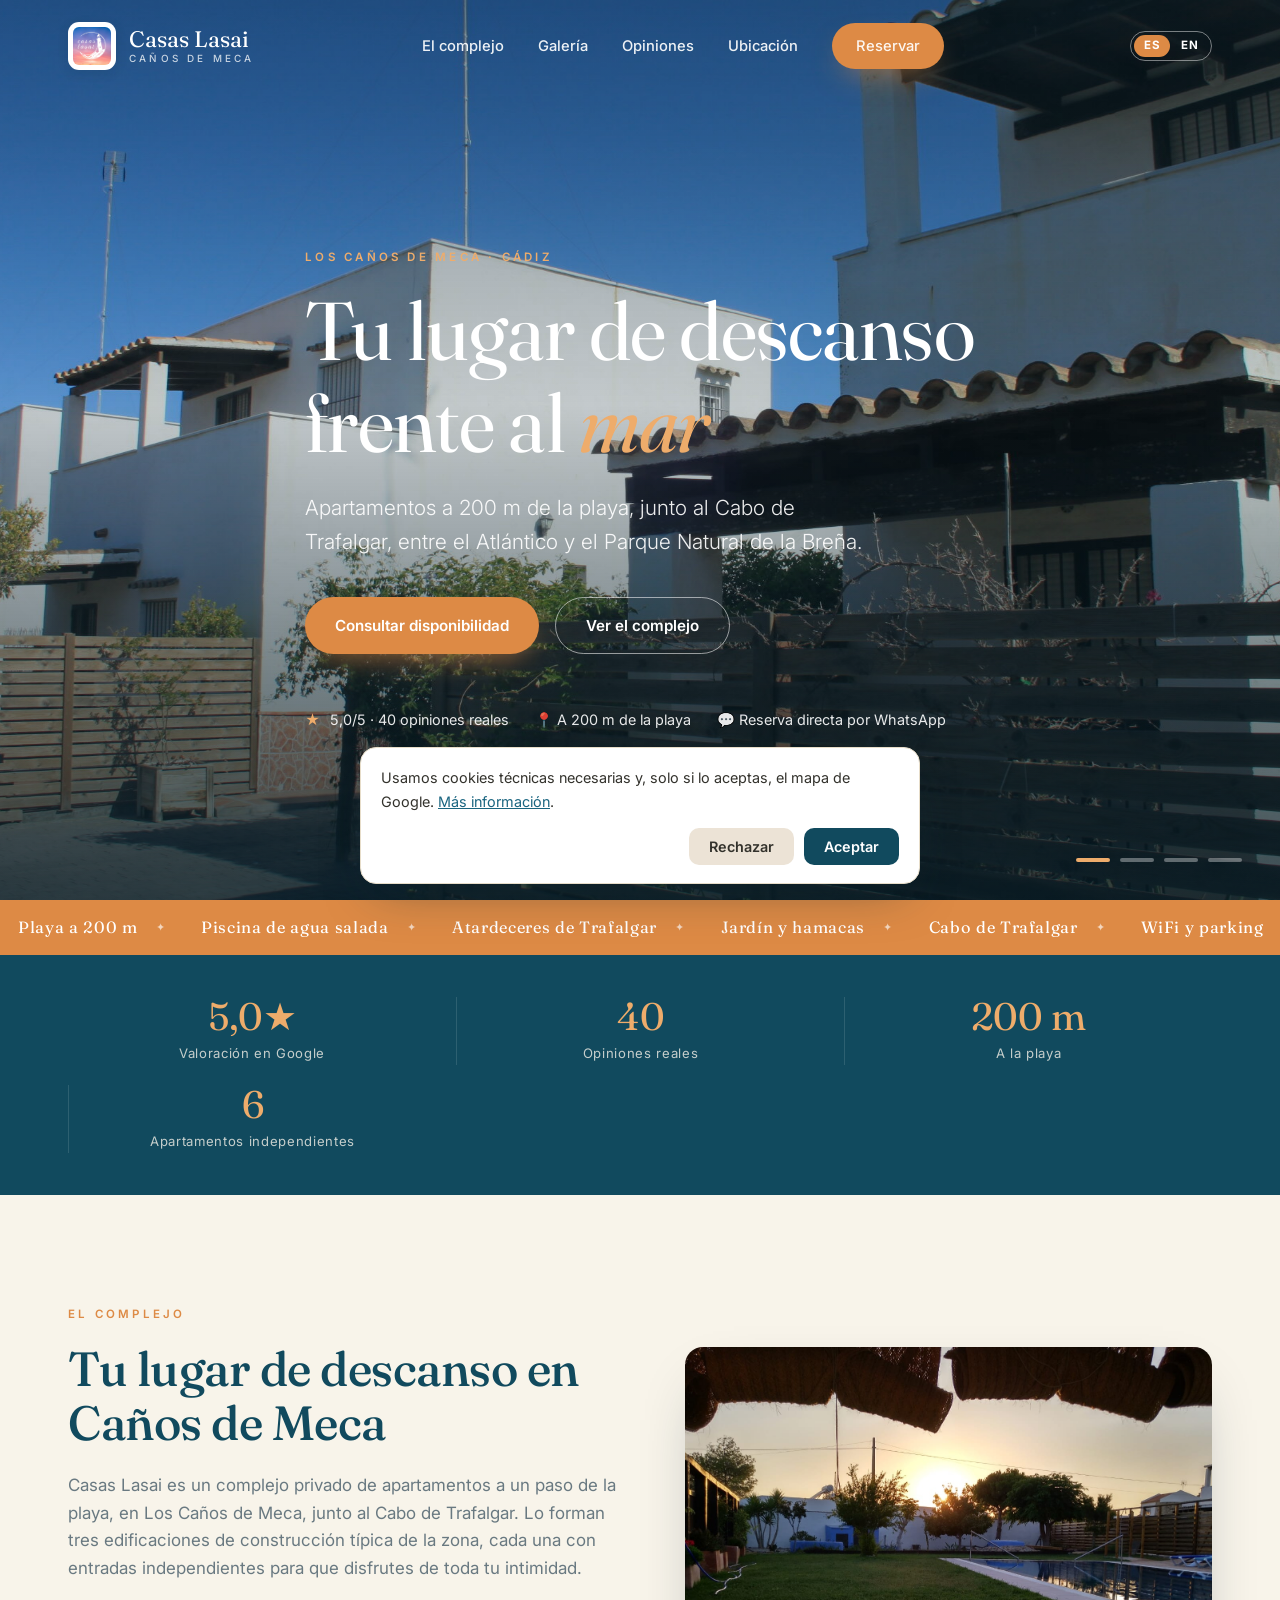
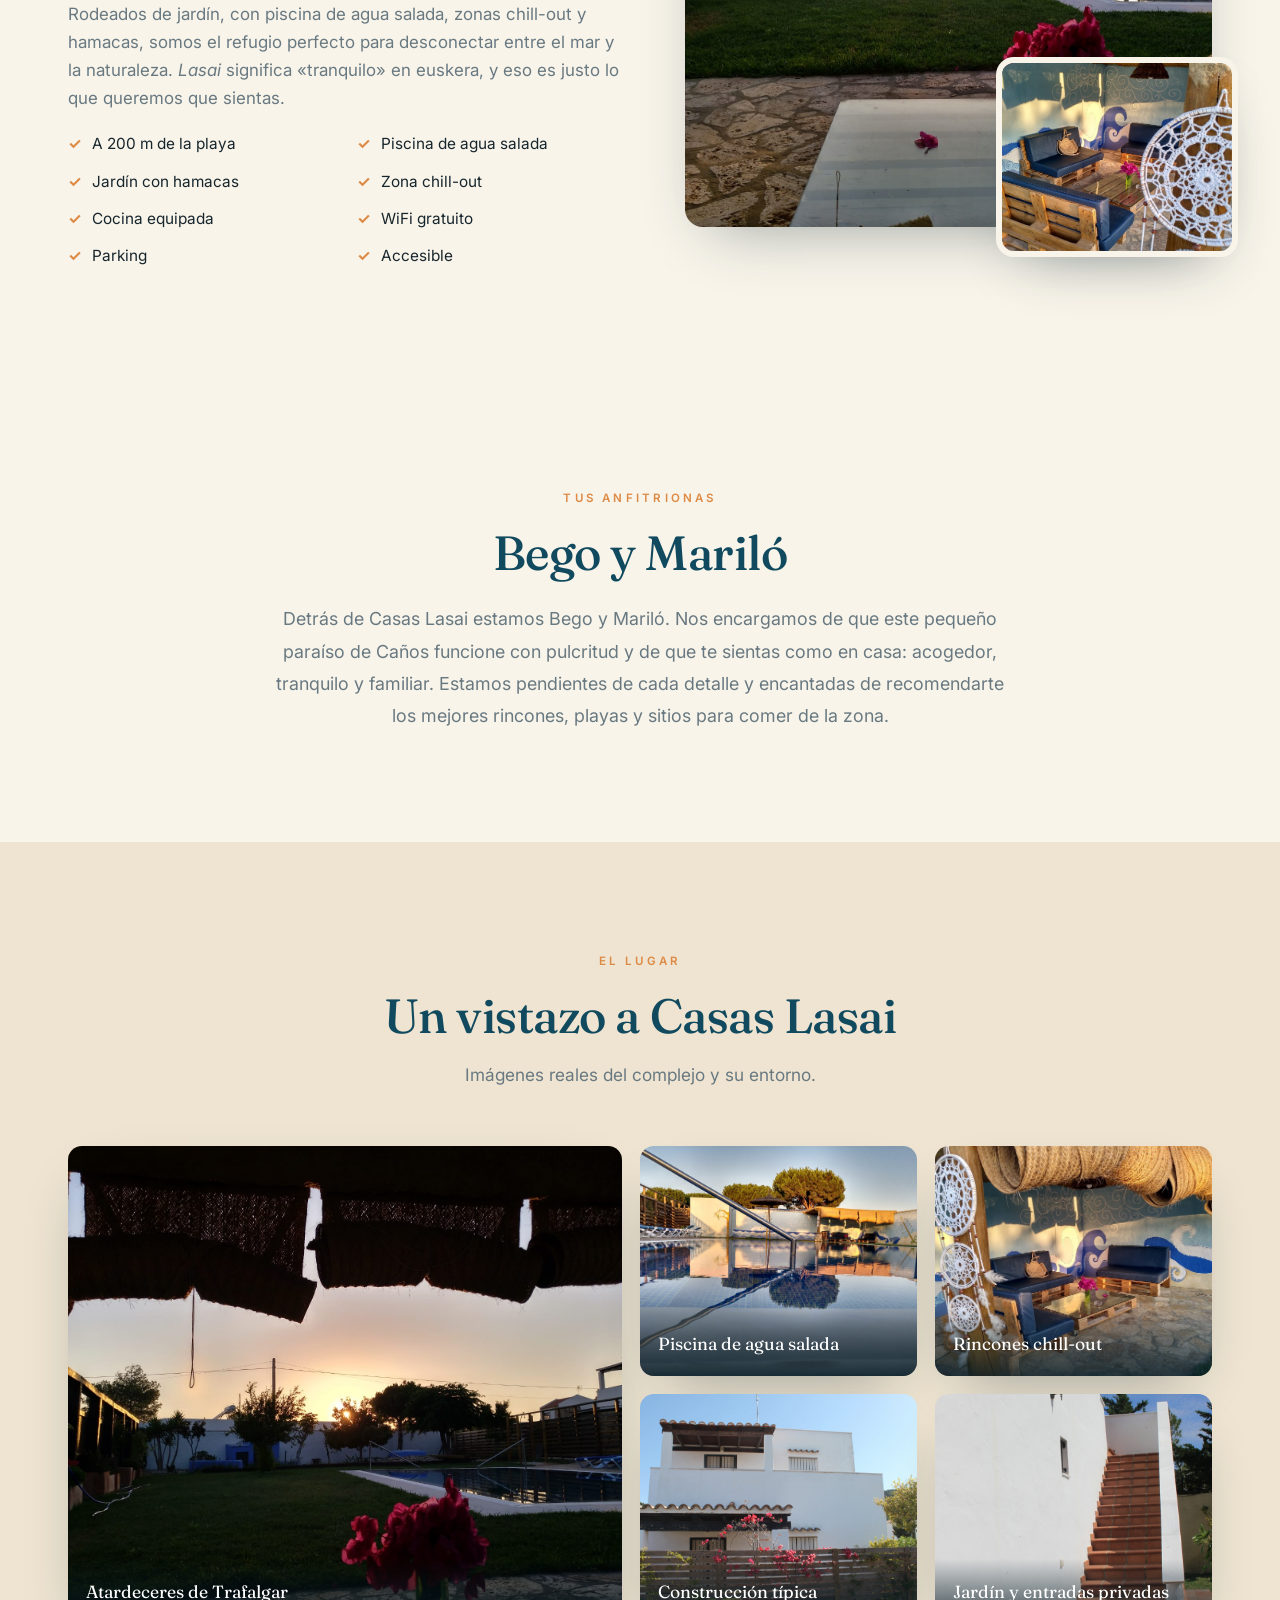
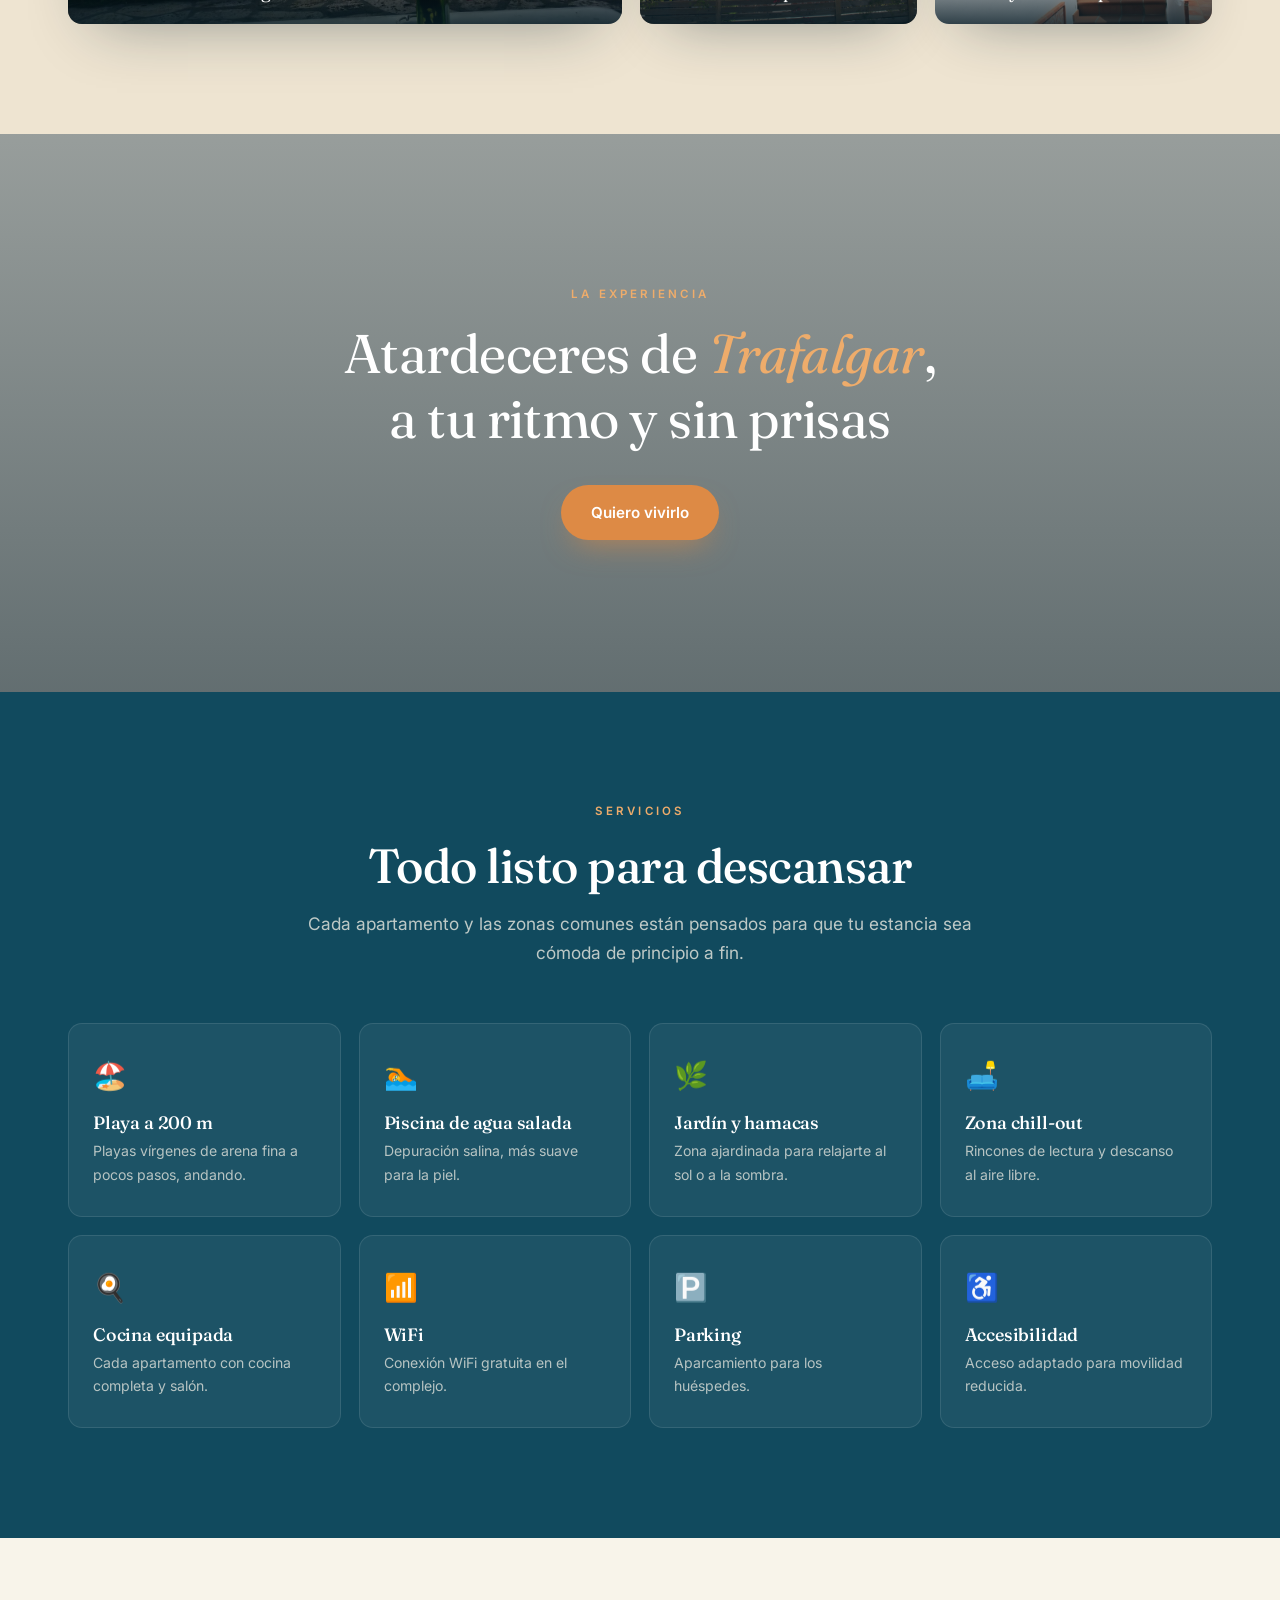
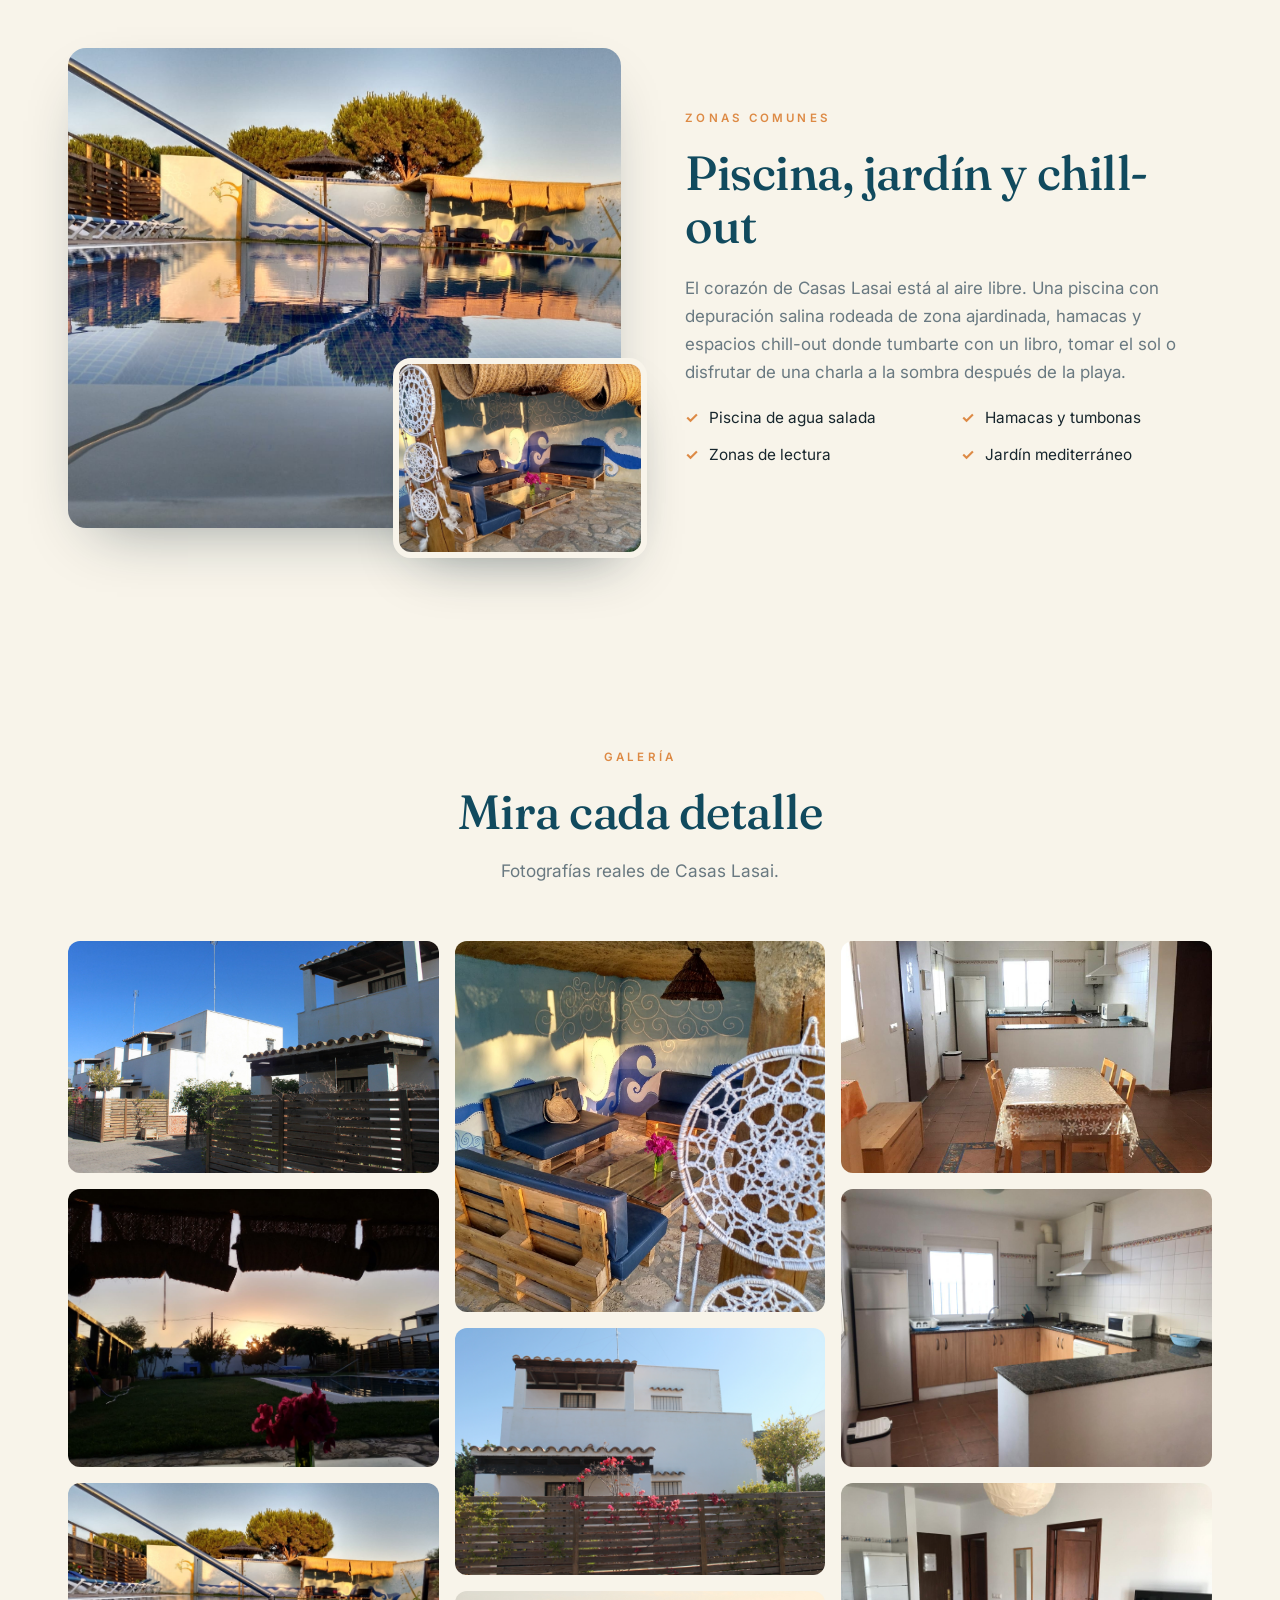
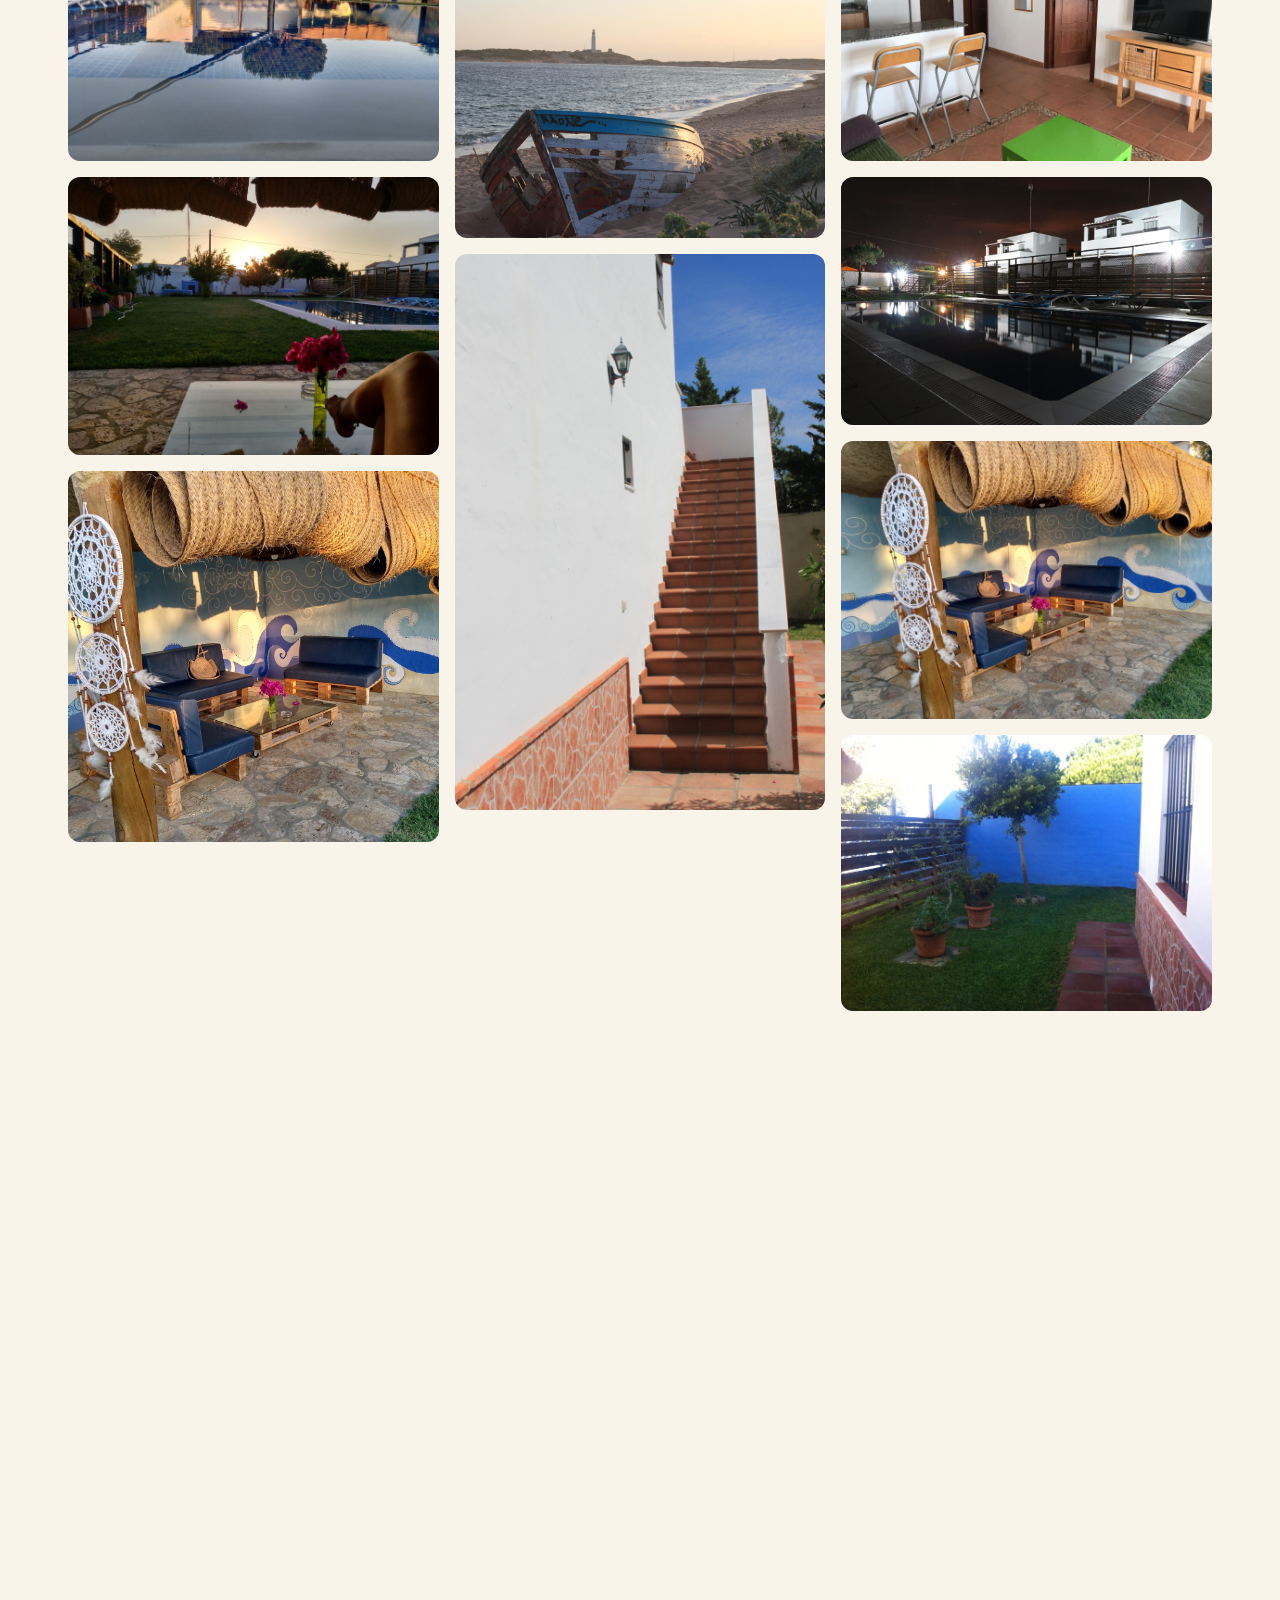
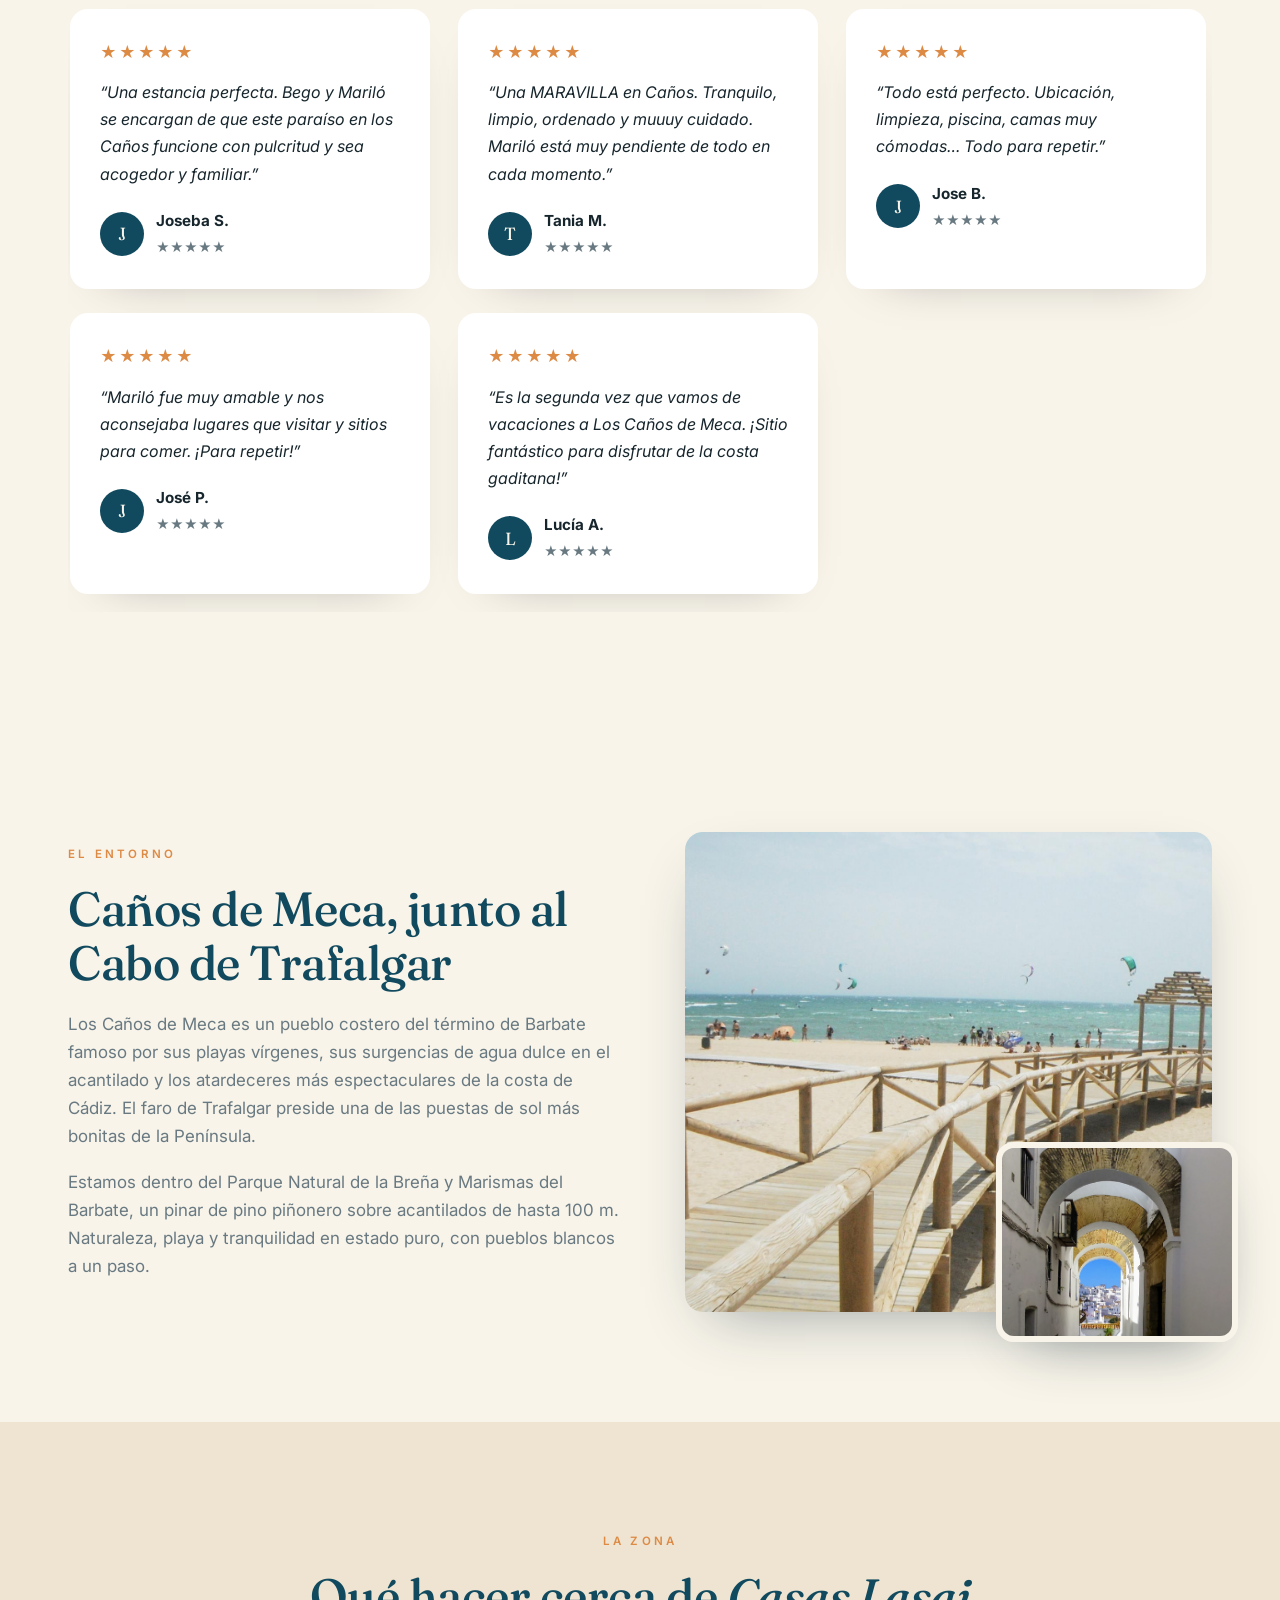
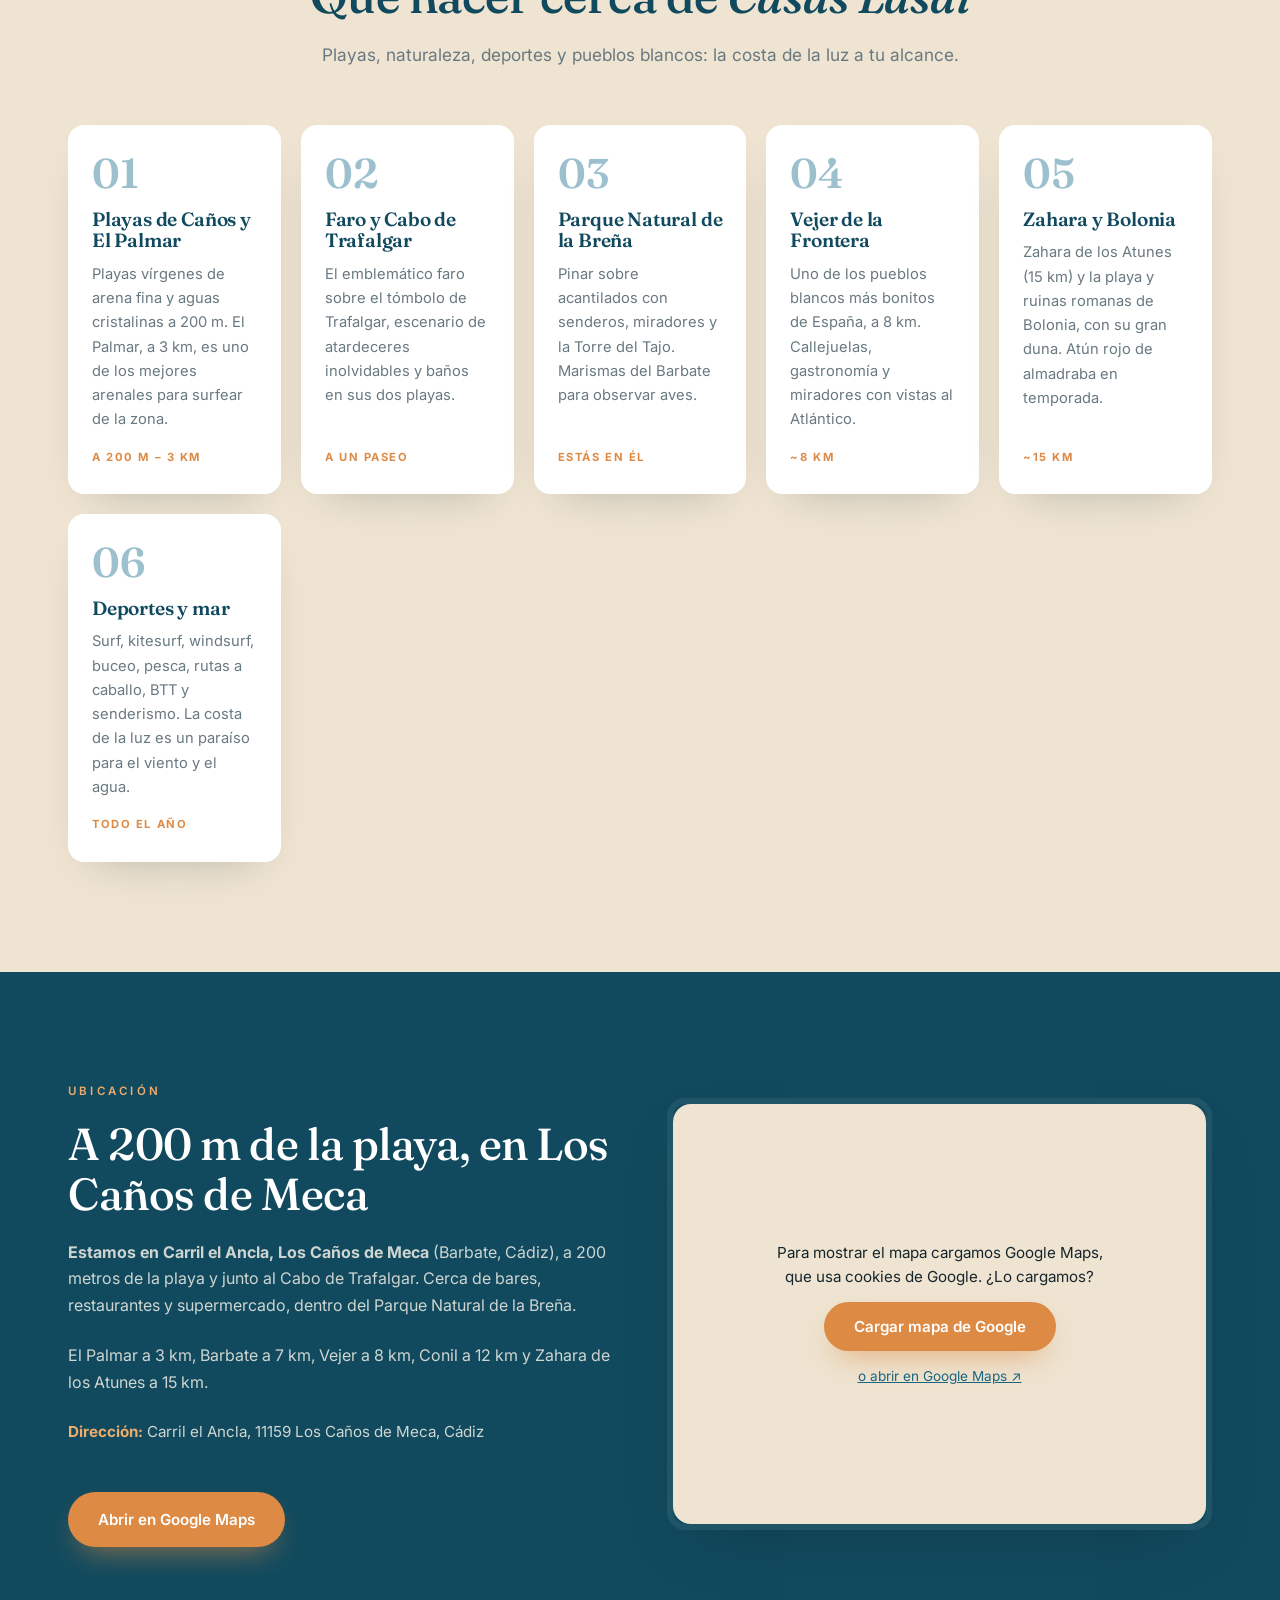
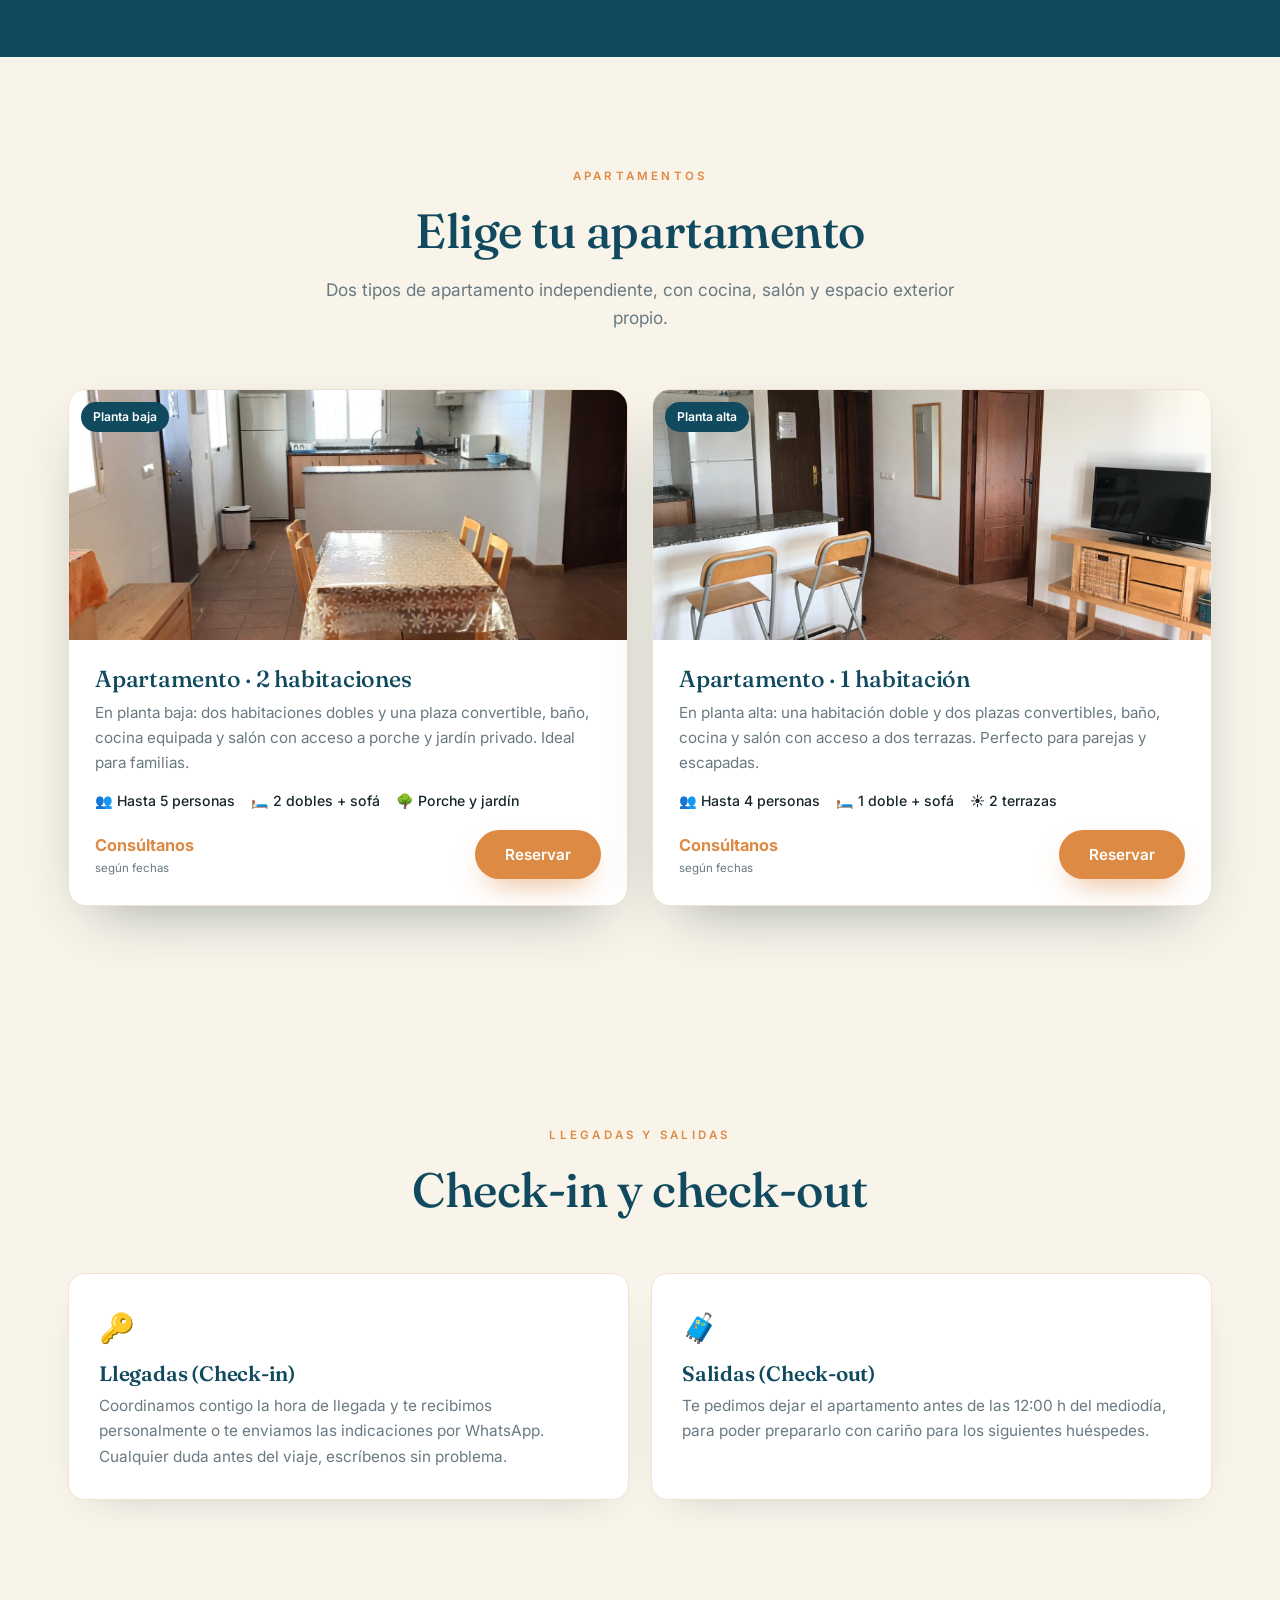
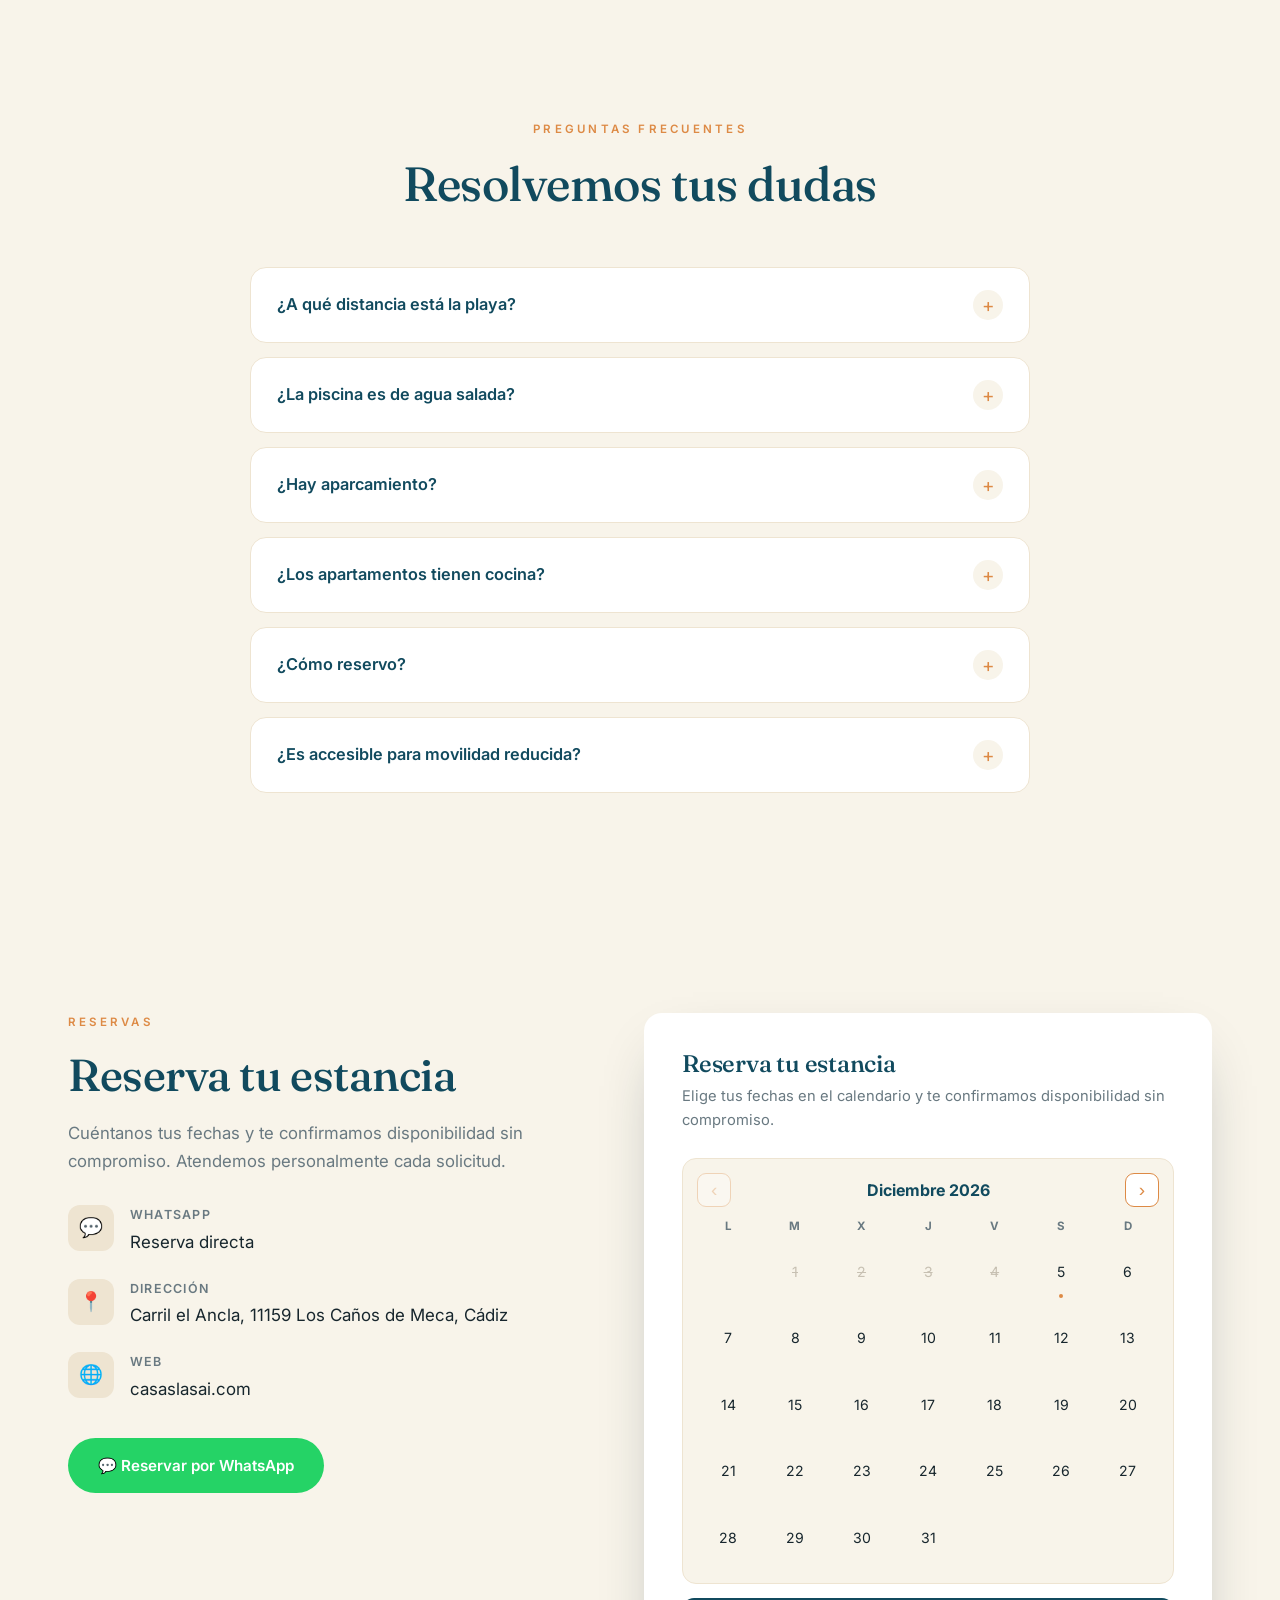
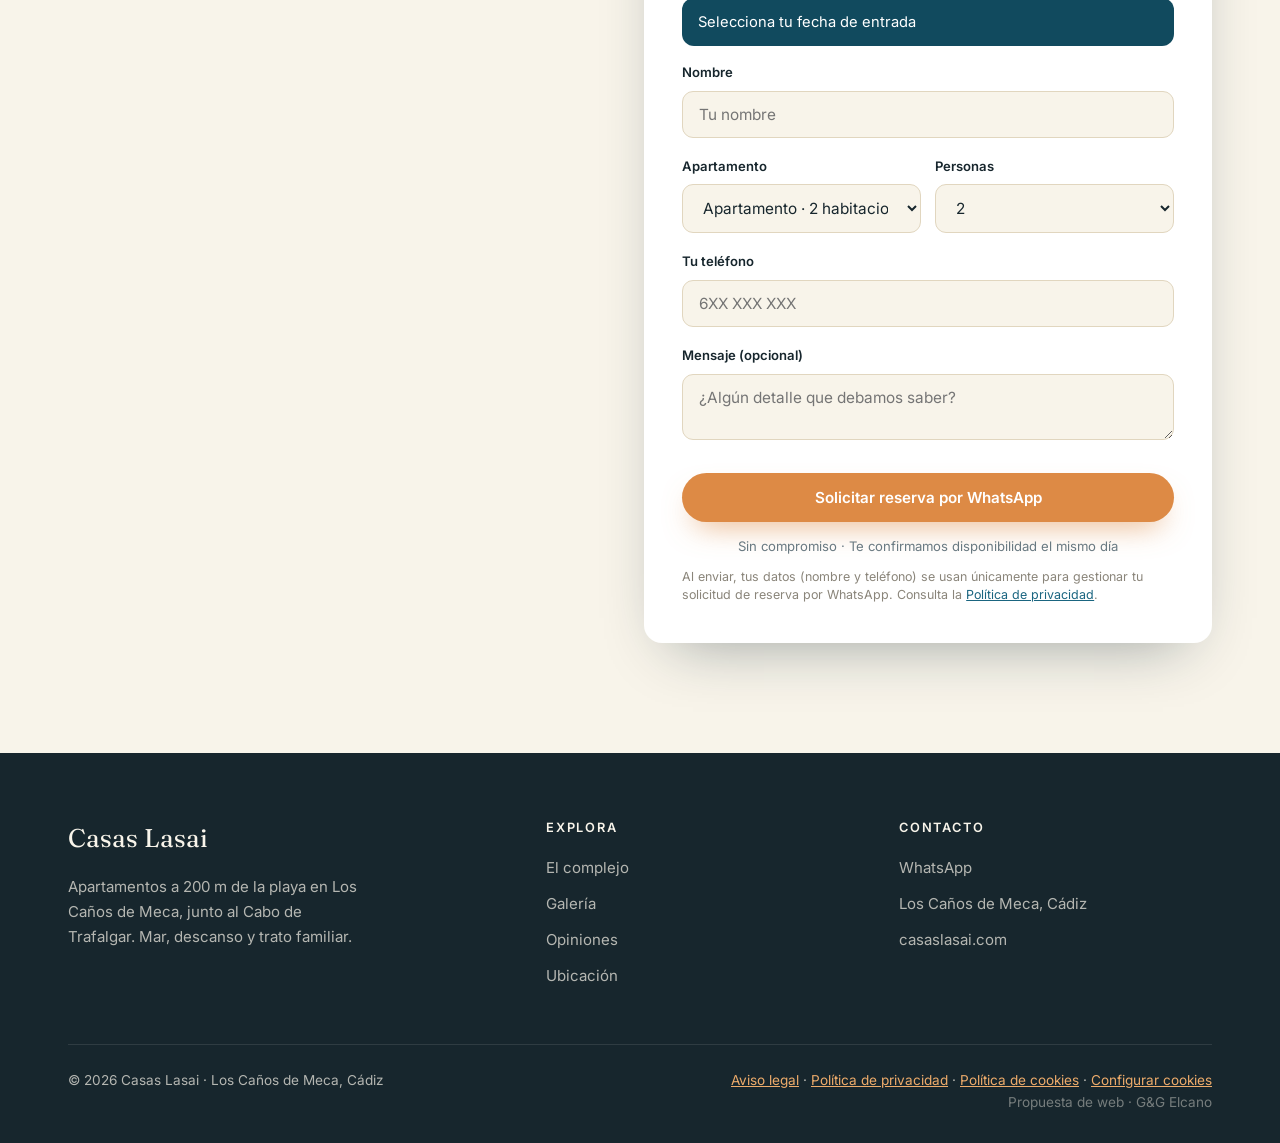
==== commit 4e235ebb: "Imágenes autoalojadas en el repo (fin del hotlink a casaslasai.com) Descargadas las 18 fotos reales " ====
--- a/index.html
+++ b/index.html
@@ -5,13 +5,13 @@
 <meta name="viewport" content="width=device-width, initial-scale=1.0">
 <title>Casas Lasai · Apartamentos en Caños de Meca, junto al Cabo de Trafalgar</title>
 <meta name="description" content="Casas Lasai, apartamentos a 200 m de la playa en Los Caños de Meca (Cádiz), junto al Cabo de Trafalgar. 5,0★ en Google. Piscina de agua salada, jardín y reserva directa por WhatsApp.">
-<link rel="canonical" href="https://casaslasai.com/">
+<link rel="canonical" href="https://ggeelcano.github.io/casas-lasai-web/">
 <meta property="og:type" content="website">
-<meta property="og:url" content="https://casaslasai.com/">
+<meta property="og:url" content="https://ggeelcano.github.io/casas-lasai-web/">
 <meta property="og:title" content="Casas Lasai · Caños de Meca, Cádiz">
 <meta property="og:description" content="Apartamentos a 200 m de la playa, junto al Cabo de Trafalgar. 5,0★ en Google.">
-<meta property="og:image" content="https://casaslasai.com/wp-content/uploads/2025/10/nggallery_import/atardecer-dede-casaslasai.jpg">
-<link rel="icon" href="https://casaslasai.com/wp-content/uploads/2025/08/Logotipo-final.png">
+<meta property="og:image" content="https://ggeelcano.github.io/casas-lasai-web/img/atardecer.jpg">
+<link rel="icon" href="img/logo.png">
 <link rel="preconnect" href="https://fonts.googleapis.com">
 <link rel="preconnect" href="https://fonts.gstatic.com" crossorigin>
 <link href="https://fonts.googleapis.com/css2?family=Fraunces:ital,opsz,wght@0,9..144,400;0,9..144,500;1,9..144,400&family=Inter:wght@300;400;500;600;700&display=swap" rel="stylesheet">
@@ -21,8 +21,8 @@
   "@type": "LodgingBusiness",
   "name": "Casas Lasai",
   "description": "Apartamentos vacacionales a 200 m de la playa en Los Caños de Meca (Cádiz), junto al Cabo de Trafalgar y el Parque Natural de la Breña.",
-  "url": "https://casaslasai.com/",
-  "image": "https://casaslasai.com/wp-content/uploads/2025/10/nggallery_import/atardecer-dede-casaslasai.jpg",
+  "url": "https://ggeelcano.github.io/casas-lasai-web/",
+  "image": "https://ggeelcano.github.io/casas-lasai-web/img/atardecer.jpg",
   "address": {
     "@type": "PostalAddress",
     "streetAddress": "Carril el Ancla",
@@ -200,11 +200,11 @@
 </head>
 <body>
 
-<div class="loader" id="loader"><div class="mark"><img src="https://casaslasai.com/wp-content/uploads/2025/08/Logotipo-final.png" alt="Casas Lasai"></div><span>Casas Lasai</span></div>
+<div class="loader" id="loader"><div class="mark"><img src="img/logo.png" alt="Casas Lasai"></div><span>Casas Lasai</span></div>
 <div class="progress" id="progress"></div>
 
 <header id="header"><div class="wrap nav">
-  <a href="#inicio" class="brand"><img class="brandlogo" src="https://casaslasai.com/wp-content/uploads/2025/08/Logotipo-final.png" alt="Casas Lasai"><span class="name">Casas Lasai<small data-i18n="brandSub">Caños de Meca</small></span></a>
+  <a href="#inicio" class="brand"><img class="brandlogo" src="img/logo.png" alt="Casas Lasai"><span class="name">Casas Lasai<small data-i18n="brandSub">Caños de Meca</small></span></a>
   <nav class="menu" id="menu">
     <a href="#complejo" data-i18n="navCasa">El complejo</a>
     <a href="#galeria" data-i18n="navGaleria">Galería</a>
@@ -221,10 +221,10 @@
 
 <section class="hero" id="inicio">
   <div class="hero-slides" id="heroSlides">
-    <div class="slide on" style="background-image:url('https://casaslasai.com/wp-content/uploads/2025/08/casaslasai-126-edited.jpg')"></div>
-    <div class="slide" style="background-image:url('https://casaslasai.com/wp-content/uploads/2025/10/nggallery_import/piscina-1.jpg')"></div>
-    <div class="slide" style="background-image:url('https://casaslasai.com/wp-content/uploads/2025/10/nggallery_import/casaslasai-124.jpg')"></div>
-    <div class="slide" style="background-image:url('https://casaslasai.com/wp-content/uploads/2025/10/nggallery_import/chill-out.jpg')"></div>
+    <div class="slide on" style="background-image:url('img/exterior-1.jpg')"></div>
+    <div class="slide" style="background-image:url('img/piscina-1.jpg')"></div>
+    <div class="slide" style="background-image:url('img/exterior-2.jpg')"></div>
+    <div class="slide" style="background-image:url('img/chillout-1.jpg')"></div>
   </div>
   <div class="wrap hero-inner">
     <div class="eyebrow" style="color:var(--gold-light)">Los Caños de Meca · Cádiz</div>
@@ -271,8 +271,8 @@
     </ul>
   </div>
   <div class="imgs reveal">
-    <img src="https://casaslasai.com/wp-content/uploads/2025/10/nggallery_import/piscina-12.jpg" alt="Piscina de agua salada de Casas Lasai">
-    <img class="float" src="https://casaslasai.com/wp-content/uploads/2025/10/nggallery_import/chill-out-1.jpg" alt="Zona chill-out de Casas Lasai">
+    <img src="img/piscina-2.jpg" alt="Piscina de agua salada de Casas Lasai">
+    <img class="float" src="img/chillout-2.jpg" alt="Zona chill-out de Casas Lasai">
   </div>
 </div></section>
 
@@ -284,15 +284,15 @@
 <section class="pad exterior" id="exterior"><div class="wrap">
   <div class="section-head center reveal"><div class="eyebrow" data-i18n="extEye">El lugar</div><h2 data-i18n="extH2">Un vistazo a Casas Lasai</h2><p data-i18n="extP">Imágenes reales del complejo y su entorno.</p></div>
   <div class="show-grid reveal">
-        <figure class="big"><img src="https://casaslasai.com/wp-content/uploads/2025/10/nggallery_import/atardecer-dede-casaslasai.jpg" alt="Atardecer desde Casas Lasai"><figcaption data-i18n="cap1">Atardeceres de Trafalgar</figcaption></figure>
-        <figure class=""><img src="https://casaslasai.com/wp-content/uploads/2025/10/nggallery_import/piscina-1.jpg" alt="Piscina de Casas Lasai"><figcaption data-i18n="cap2">Piscina de agua salada</figcaption></figure>
-        <figure class=""><img src="https://casaslasai.com/wp-content/uploads/2025/10/nggallery_import/chill-out.jpg" alt="Zona chill-out con vistas"><figcaption data-i18n="cap3">Rincones chill-out</figcaption></figure>
-        <figure class=""><img src="https://casaslasai.com/wp-content/uploads/2025/10/nggallery_import/casaslasai-124.jpg" alt="Exterior del complejo Casas Lasai"><figcaption data-i18n="cap4">Construcción típica</figcaption></figure>
-        <figure class=""><img src="https://casaslasai.com/wp-content/uploads/2025/10/nggallery_import/acceso-a-estudio.jpg" alt="Acceso ajardinado a un apartamento"><figcaption data-i18n="cap5">Jardín y entradas privadas</figcaption></figure>
-  </div>
-</div></section>
-
-<section class="parallax" style="background-image:url('https://casaslasai.com/wp-content/uploads/2025/10/nggallery_import/atardecer-dede-casaslasai.jpg')">
+        <figure class="big"><img src="img/atardecer.jpg" alt="Atardecer desde Casas Lasai"><figcaption data-i18n="cap1">Atardeceres de Trafalgar</figcaption></figure>
+        <figure class=""><img src="img/piscina-1.jpg" alt="Piscina de Casas Lasai"><figcaption data-i18n="cap2">Piscina de agua salada</figcaption></figure>
+        <figure class=""><img src="img/chillout-1.jpg" alt="Zona chill-out con vistas"><figcaption data-i18n="cap3">Rincones chill-out</figcaption></figure>
+        <figure class=""><img src="img/exterior-2.jpg" alt="Exterior del complejo Casas Lasai"><figcaption data-i18n="cap4">Construcción típica</figcaption></figure>
+        <figure class=""><img src="img/acceso.jpg" alt="Acceso ajardinado a un apartamento"><figcaption data-i18n="cap5">Jardín y entradas privadas</figcaption></figure>
+  </div>
+</div></section>
+
+<section class="parallax" style="background-image:url('img/atardecer.jpg')">
   <div class="pq reveal">
     <div class="eyebrow" data-i18n="parEye">La experiencia</div>
     <h2 data-i18n="parH2">Atardeceres de <em>Trafalgar</em>,<br>a tu ritmo y sin prisas</h2>
@@ -316,8 +316,8 @@
 
 <section class="pad" id="piscina"><div class="wrap split">
   <div class="imgs reveal">
-    <img src="https://casaslasai.com/wp-content/uploads/2025/10/nggallery_import/piscina-1.jpg" alt="Piscina y jardín de Casas Lasai">
-    <img class="float" src="https://casaslasai.com/wp-content/uploads/2025/10/nggallery_import/chill-out.jpg" alt="Zona chill-out de Casas Lasai">
+    <img src="img/piscina-1.jpg" alt="Piscina y jardín de Casas Lasai">
+    <img class="float" src="img/chillout-1.jpg" alt="Zona chill-out de Casas Lasai">
   </div>
   <div class="copy reveal">
     <div class="eyebrow" data-i18n="poolEye">Zonas comunes</div>
@@ -335,21 +335,21 @@
 <section class="pad" id="galeria"><div class="wrap">
   <div class="section-head center reveal"><div class="eyebrow" data-i18n="galEye">Galería</div><h2 data-i18n="galH2">Mira cada detalle</h2><p data-i18n="galP">Fotografías reales de Casas Lasai.</p></div>
   <div class="gallery-grid reveal">
-      <img src="https://casaslasai.com/wp-content/uploads/2025/08/casaslasai-126-edited.jpg" alt="Exterior de Casas Lasai">
-      <img src="https://casaslasai.com/wp-content/uploads/2025/10/nggallery_import/atardecer-dede-casaslasai.jpg" alt="Atardecer desde Casas Lasai">
-      <img src="https://casaslasai.com/wp-content/uploads/2025/10/nggallery_import/piscina-1.jpg" alt="Piscina de agua salada">
-      <img src="https://casaslasai.com/wp-content/uploads/2025/10/nggallery_import/piscina-12.jpg" alt="Piscina rodeada de jardín">
-      <img src="https://casaslasai.com/wp-content/uploads/2025/10/nggallery_import/chill-out.jpg" alt="Zona chill-out">
-      <img src="https://casaslasai.com/wp-content/uploads/2025/10/nggallery_import/chill-out-1.jpg" alt="Rincón chill-out con vistas">
-      <img src="https://casaslasai.com/wp-content/uploads/2025/10/nggallery_import/casaslasai-124.jpg" alt="Construcción típica del complejo">
-      <img src="https://casaslasai.com/wp-content/uploads/2019/02/casaslasai-019-copia.jpg" alt="Exterior ajardinado de Casas Lasai">
-      <img src="https://casaslasai.com/wp-content/uploads/2025/10/nggallery_import/acceso-a-estudio.jpg" alt="Acceso a un apartamento">
-      <img src="https://casaslasai.com/wp-content/uploads/2025/08/cocinaapartamento1-edited.jpeg" alt="Cocina equipada de un apartamento">
-      <img src="https://casaslasai.com/wp-content/uploads/2019/03/cocinaapartamento3.jpeg" alt="Cocina de apartamento de Casas Lasai">
-      <img src="https://casaslasai.com/wp-content/uploads/2019/02/salon-esstudio-4.jpeg" alt="Salón de un apartamento">
-      <img src="https://casaslasai.com/wp-content/uploads/2025/10/nggallery_import/IMG_6062-1024x683.jpg" alt="Rincón de Casas Lasai">
-      <img src="https://casaslasai.com/wp-content/uploads/2025/10/nggallery_import/IMG-20180723-WA0038.jpg" alt="Detalle del complejo">
-      <img src="https://casaslasai.com/wp-content/uploads/2025/10/nggallery_import/IMG-20190103-WA0018.jpg" alt="Casas Lasai">
+      <img src="img/exterior-1.jpg" alt="Exterior de Casas Lasai">
+      <img src="img/atardecer.jpg" alt="Atardecer desde Casas Lasai">
+      <img src="img/piscina-1.jpg" alt="Piscina de agua salada">
+      <img src="img/piscina-2.jpg" alt="Piscina rodeada de jardín">
+      <img src="img/chillout-1.jpg" alt="Zona chill-out">
+      <img src="img/chillout-2.jpg" alt="Rincón chill-out con vistas">
+      <img src="img/exterior-2.jpg" alt="Construcción típica del complejo">
+      <img src="img/exterior-3.jpg" alt="Exterior ajardinado de Casas Lasai">
+      <img src="img/acceso.jpg" alt="Acceso a un apartamento">
+      <img src="img/cocina-1.jpg" alt="Cocina equipada de un apartamento">
+      <img src="img/cocina-2.jpg" alt="Cocina de apartamento de Casas Lasai">
+      <img src="img/salon.jpg" alt="Salón de un apartamento">
+      <img src="img/rincon-1.jpg" alt="Rincón de Casas Lasai">
+      <img src="img/rincon-2.jpg" alt="Detalle del complejo">
+      <img src="img/rincon-3.jpg" alt="Casas Lasai">
   </div>
 </div></section>
 
@@ -379,8 +379,8 @@
     <p data-i18n="entP2">Estamos dentro del Parque Natural de la Breña y Marismas del Barbate, un pinar de pino piñonero sobre acantilados de hasta 100 m. Naturaleza, playa y tranquilidad en estado puro, con pueblos blancos a un paso.</p>
   </div>
   <div class="imgs reveal">
-    <img src="https://casaslasai.com/wp-content/uploads/2019/02/kite-surf.jpg" alt="Kitesurf en la playa de Caños de Meca">
-    <img class="float" src="https://casaslasai.com/wp-content/uploads/2019/02/Vejer-dela-FR.jpg" alt="Vejer de la Frontera, pueblo blanco cercano">
+    <img src="img/kitesurf.jpg" alt="Kitesurf en la playa de Caños de Meca">
+    <img class="float" src="img/vejer.jpg" alt="Vejer de la Frontera, pueblo blanco cercano">
   </div>
 </div></section>
 
@@ -419,7 +419,7 @@
   <div class="section-head center reveal"><div class="eyebrow" data-i18n="habEye">Apartamentos</div><h2 data-i18n="habH2">Elige tu apartamento</h2><p data-i18n="habP">Dos tipos de apartamento independiente, con cocina, salón y espacio exterior propio.</p></div>
   <div class="rooms-grid">
     <div class="room-card reveal">
-      <div class="room-img"><img src="https://casaslasai.com/wp-content/uploads/2025/08/cocinaapartamento1-edited.jpeg" alt="Apartamento de dos habitaciones de Casas Lasai"><span class="room-tag" data-i18n="r1tag">Planta baja</span></div>
+      <div class="room-img"><img src="img/cocina-1.jpg" alt="Apartamento de dos habitaciones de Casas Lasai"><span class="room-tag" data-i18n="r1tag">Planta baja</span></div>
       <div class="room-body">
         <h3 data-i18n="r1t">Apartamento · 2 habitaciones</h3>
         <p data-i18n="r1d">En planta baja: dos habitaciones dobles y una plaza convertible, baño, cocina equipada y salón con acceso a porche y jardín privado. Ideal para familias.</p>
@@ -428,7 +428,7 @@
       </div>
     </div>
     <div class="room-card reveal">
-      <div class="room-img"><img src="https://casaslasai.com/wp-content/uploads/2019/02/salon-esstudio-4.jpeg" alt="Apartamento de una habitación de Casas Lasai"><span class="room-tag" data-i18n="r2tag">Planta alta</span></div>
+      <div class="room-img"><img src="img/salon.jpg" alt="Apartamento de una habitación de Casas Lasai"><span class="room-tag" data-i18n="r2tag">Planta alta</span></div>
       <div class="room-body">
         <h3 data-i18n="r2t">Apartamento · 1 habitación</h3>
         <p data-i18n="r2d">En planta alta: una habitación doble y dos plazas convertibles, baño, cocina y salón con acceso a dos terrazas. Perfecto para parejas y escapadas.</p>
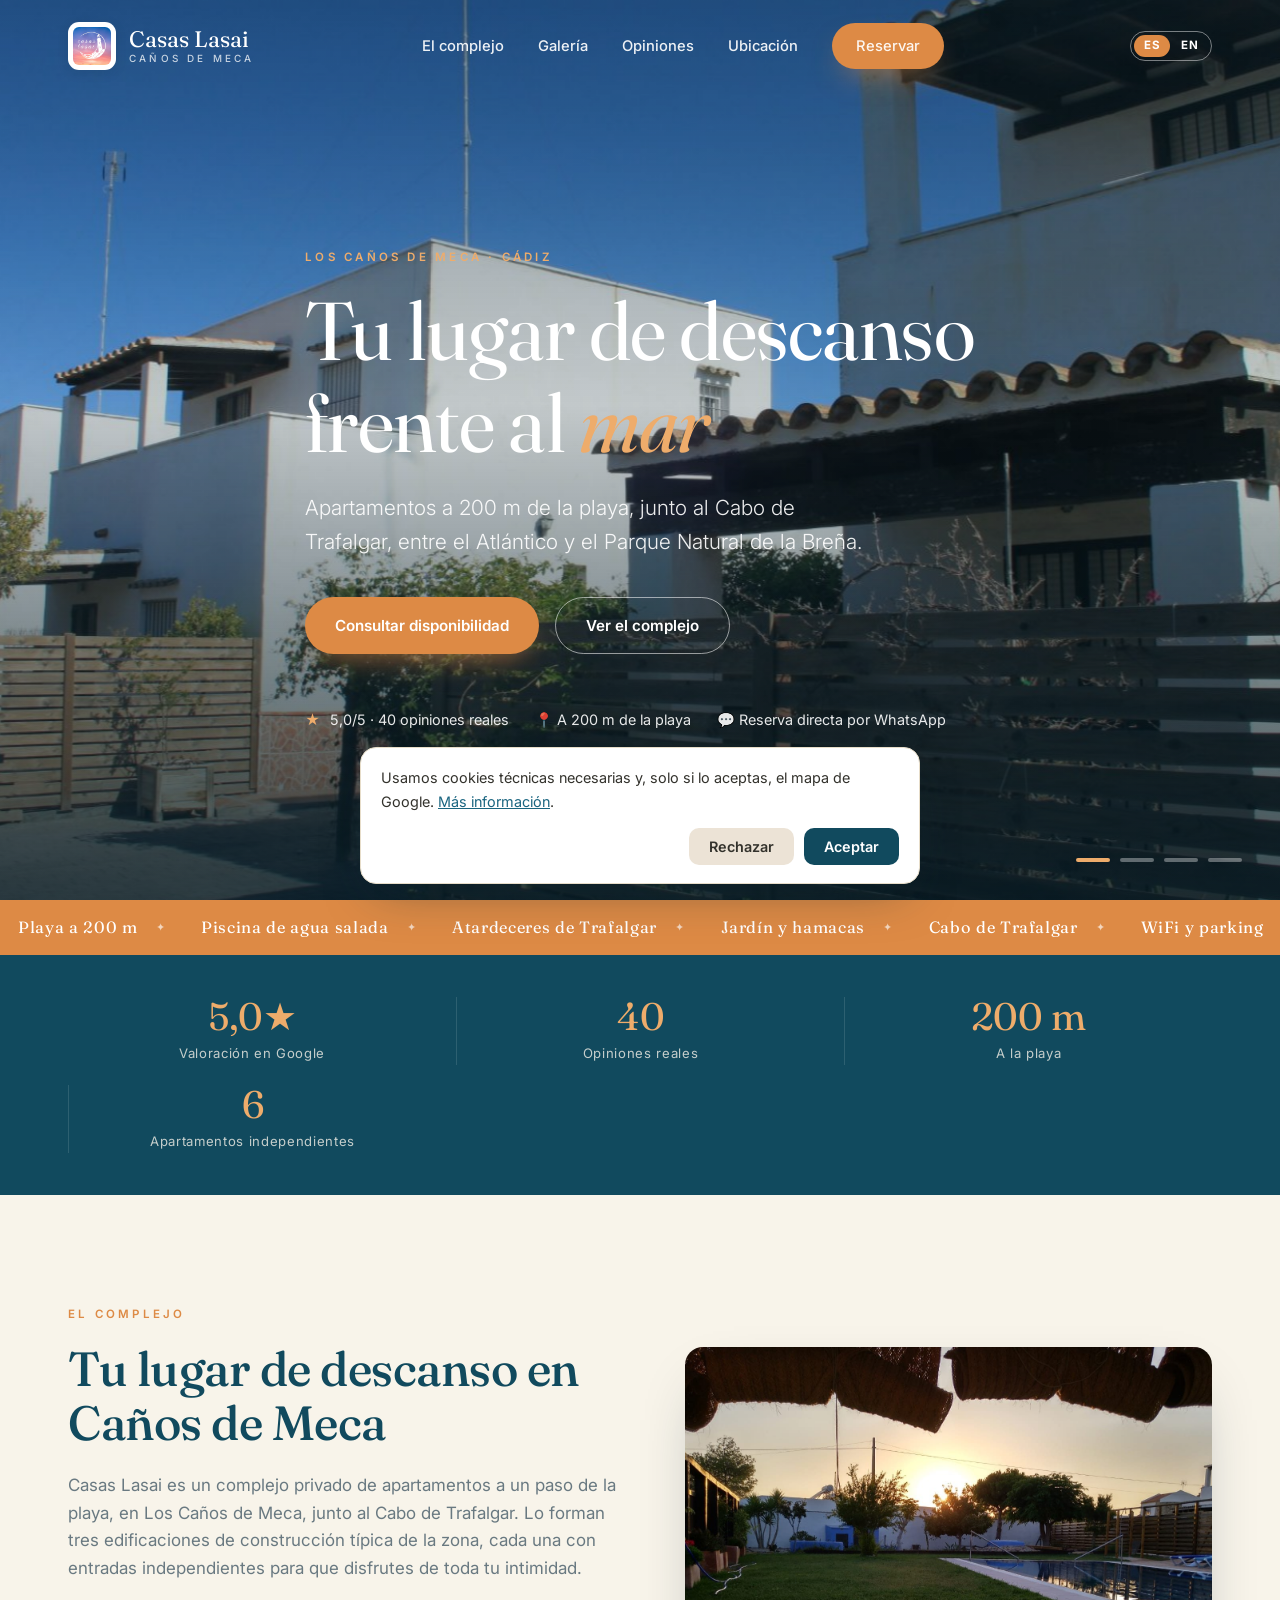
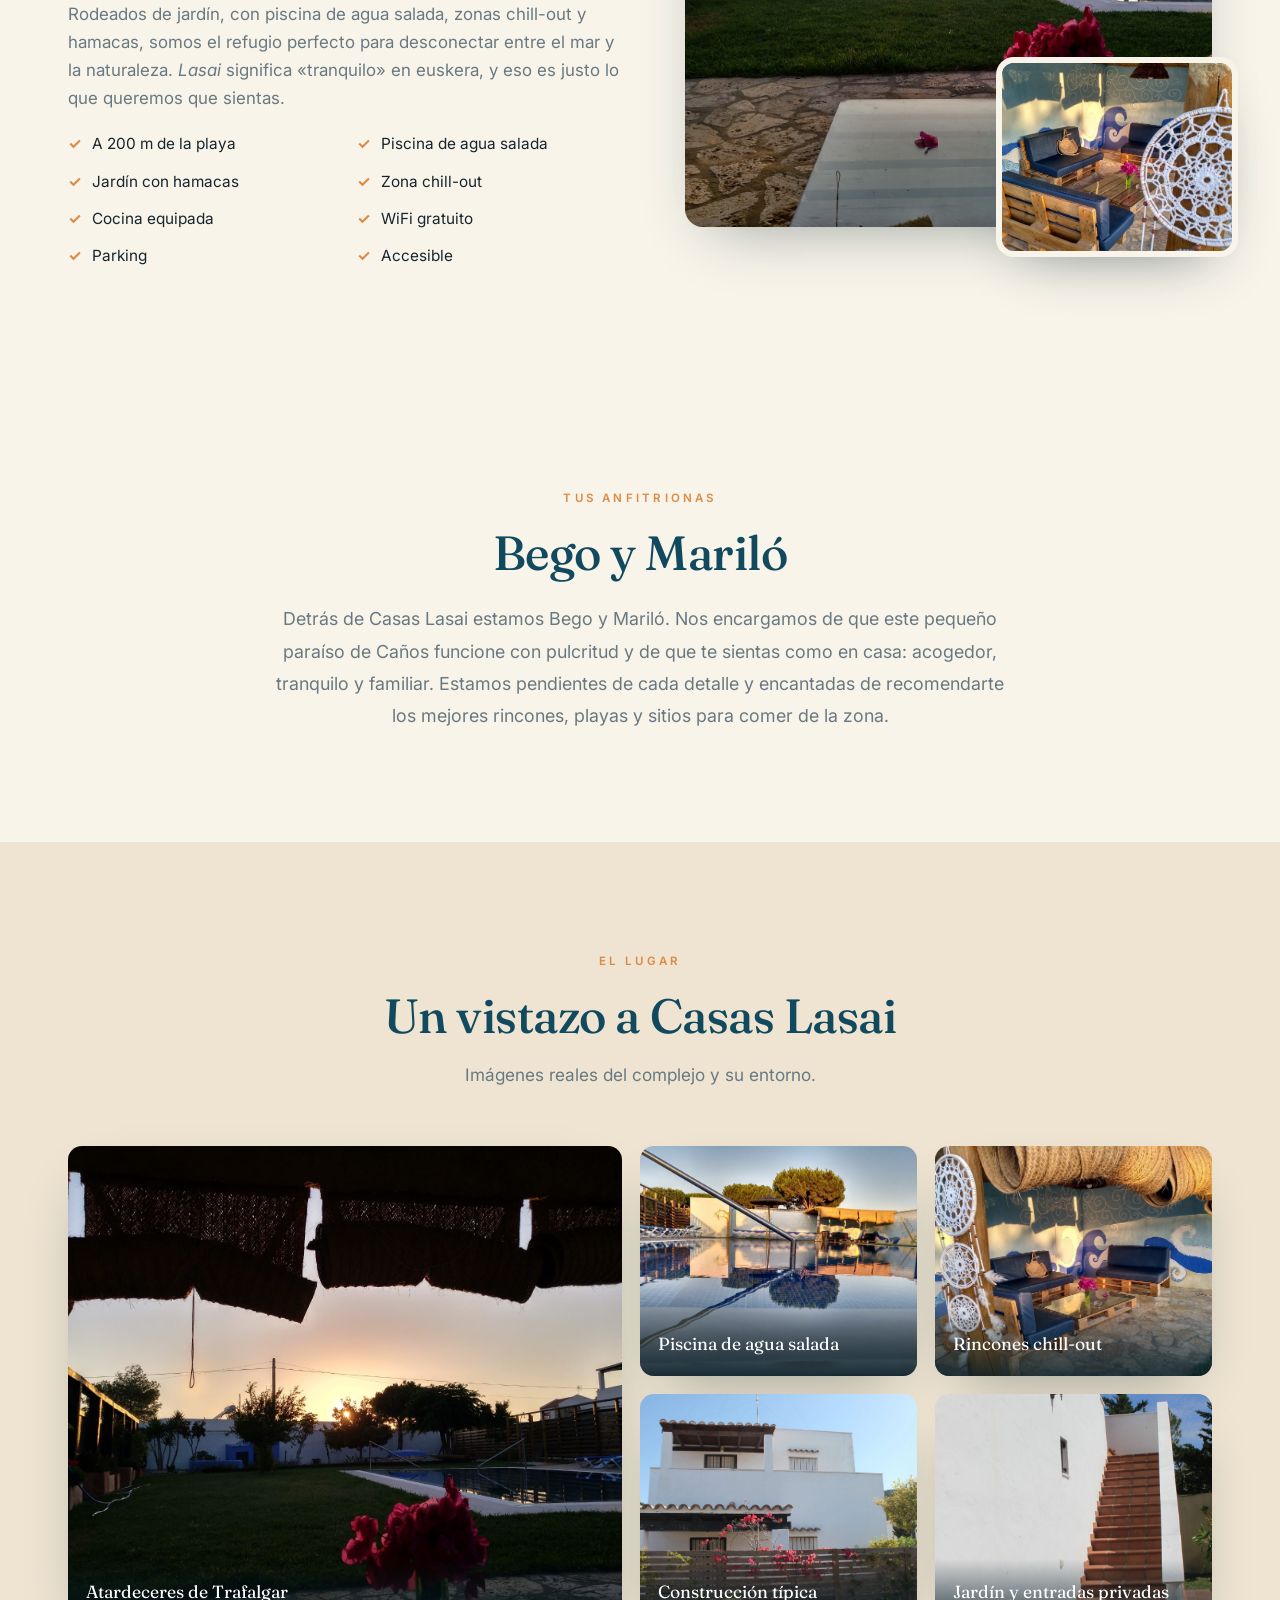
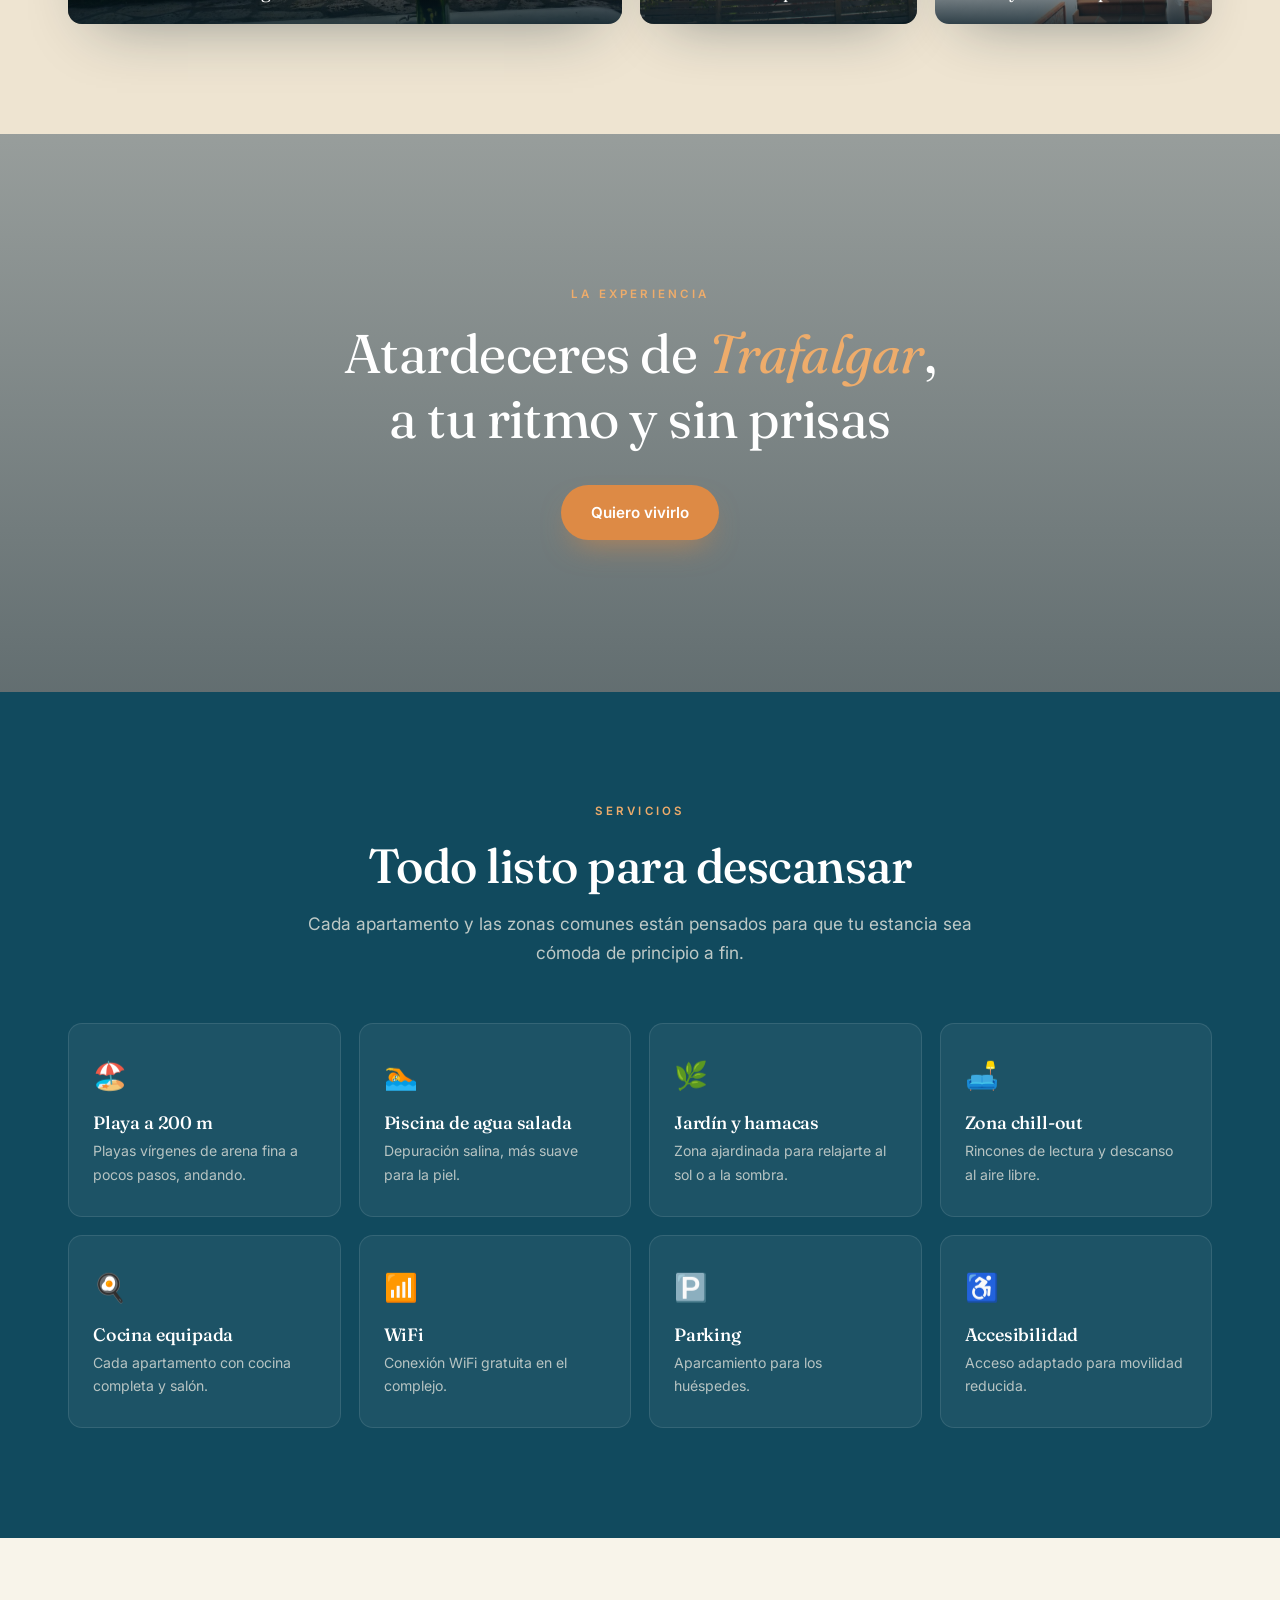
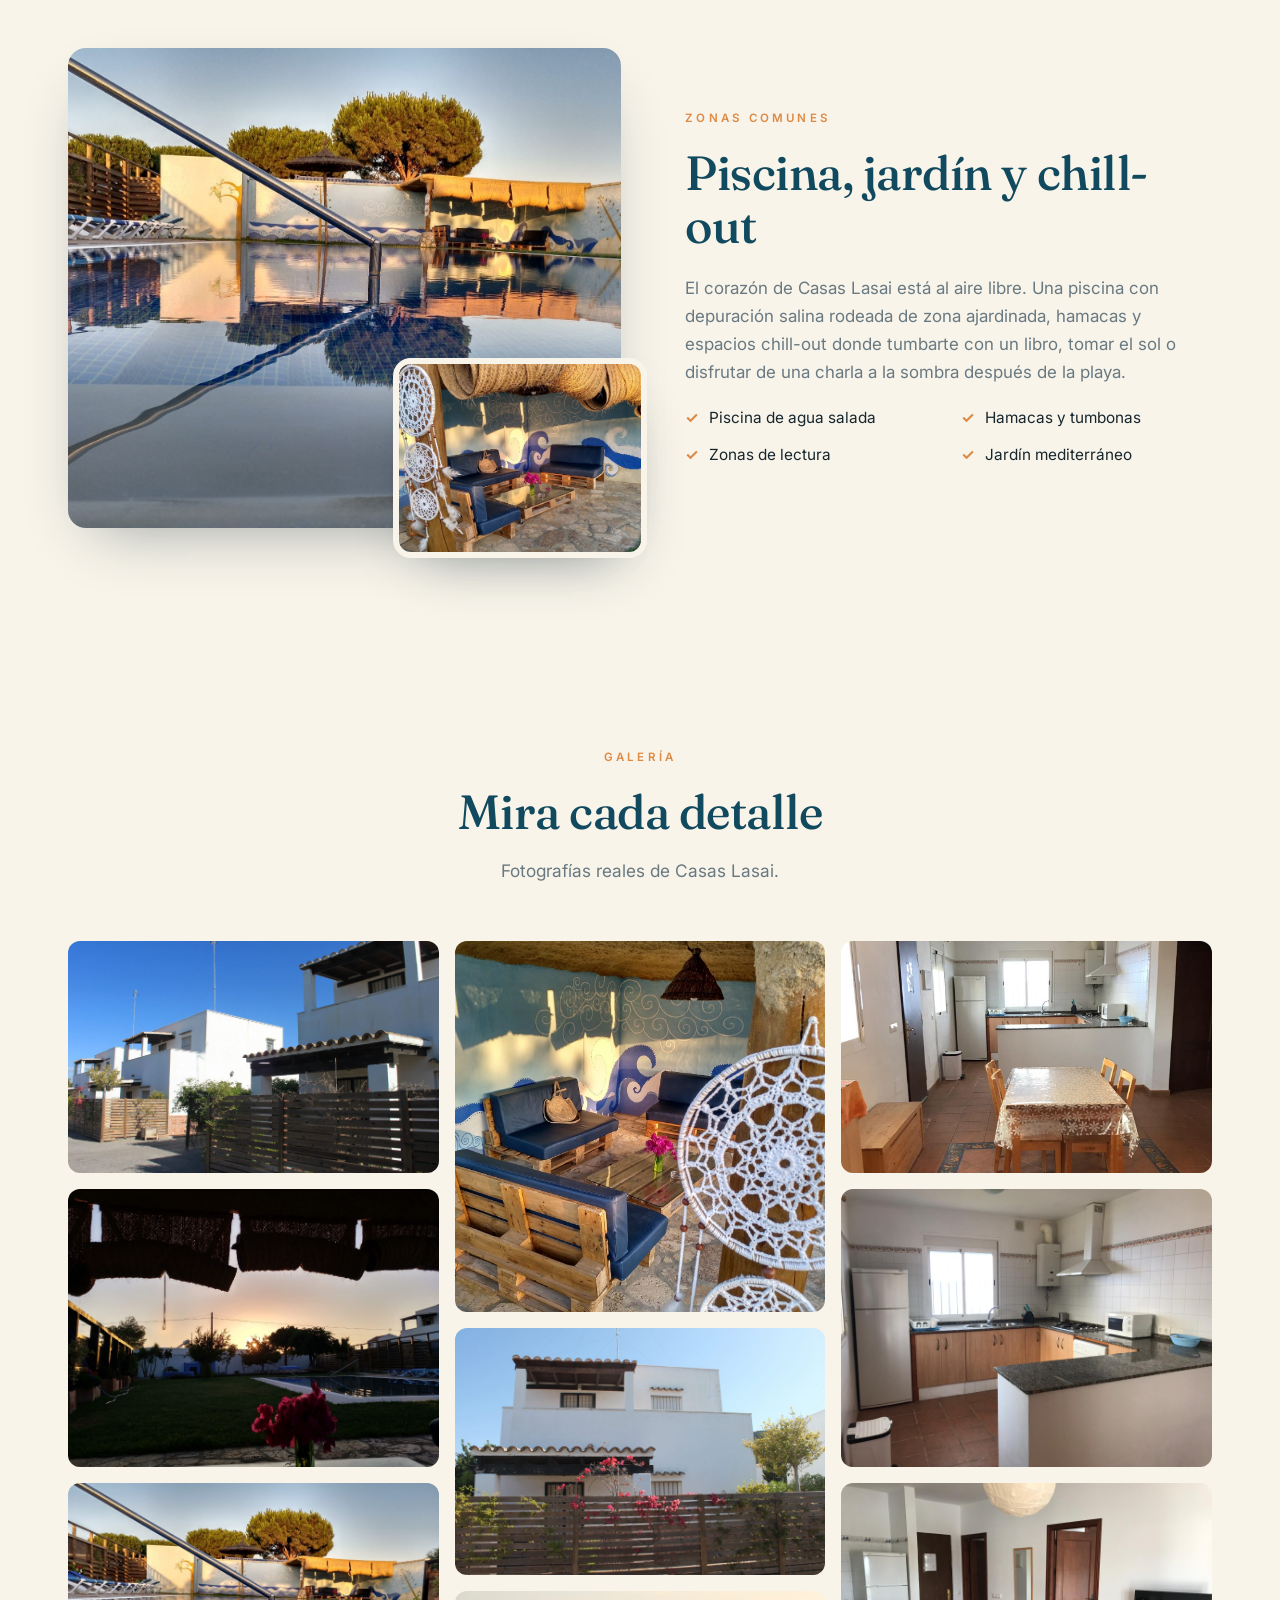
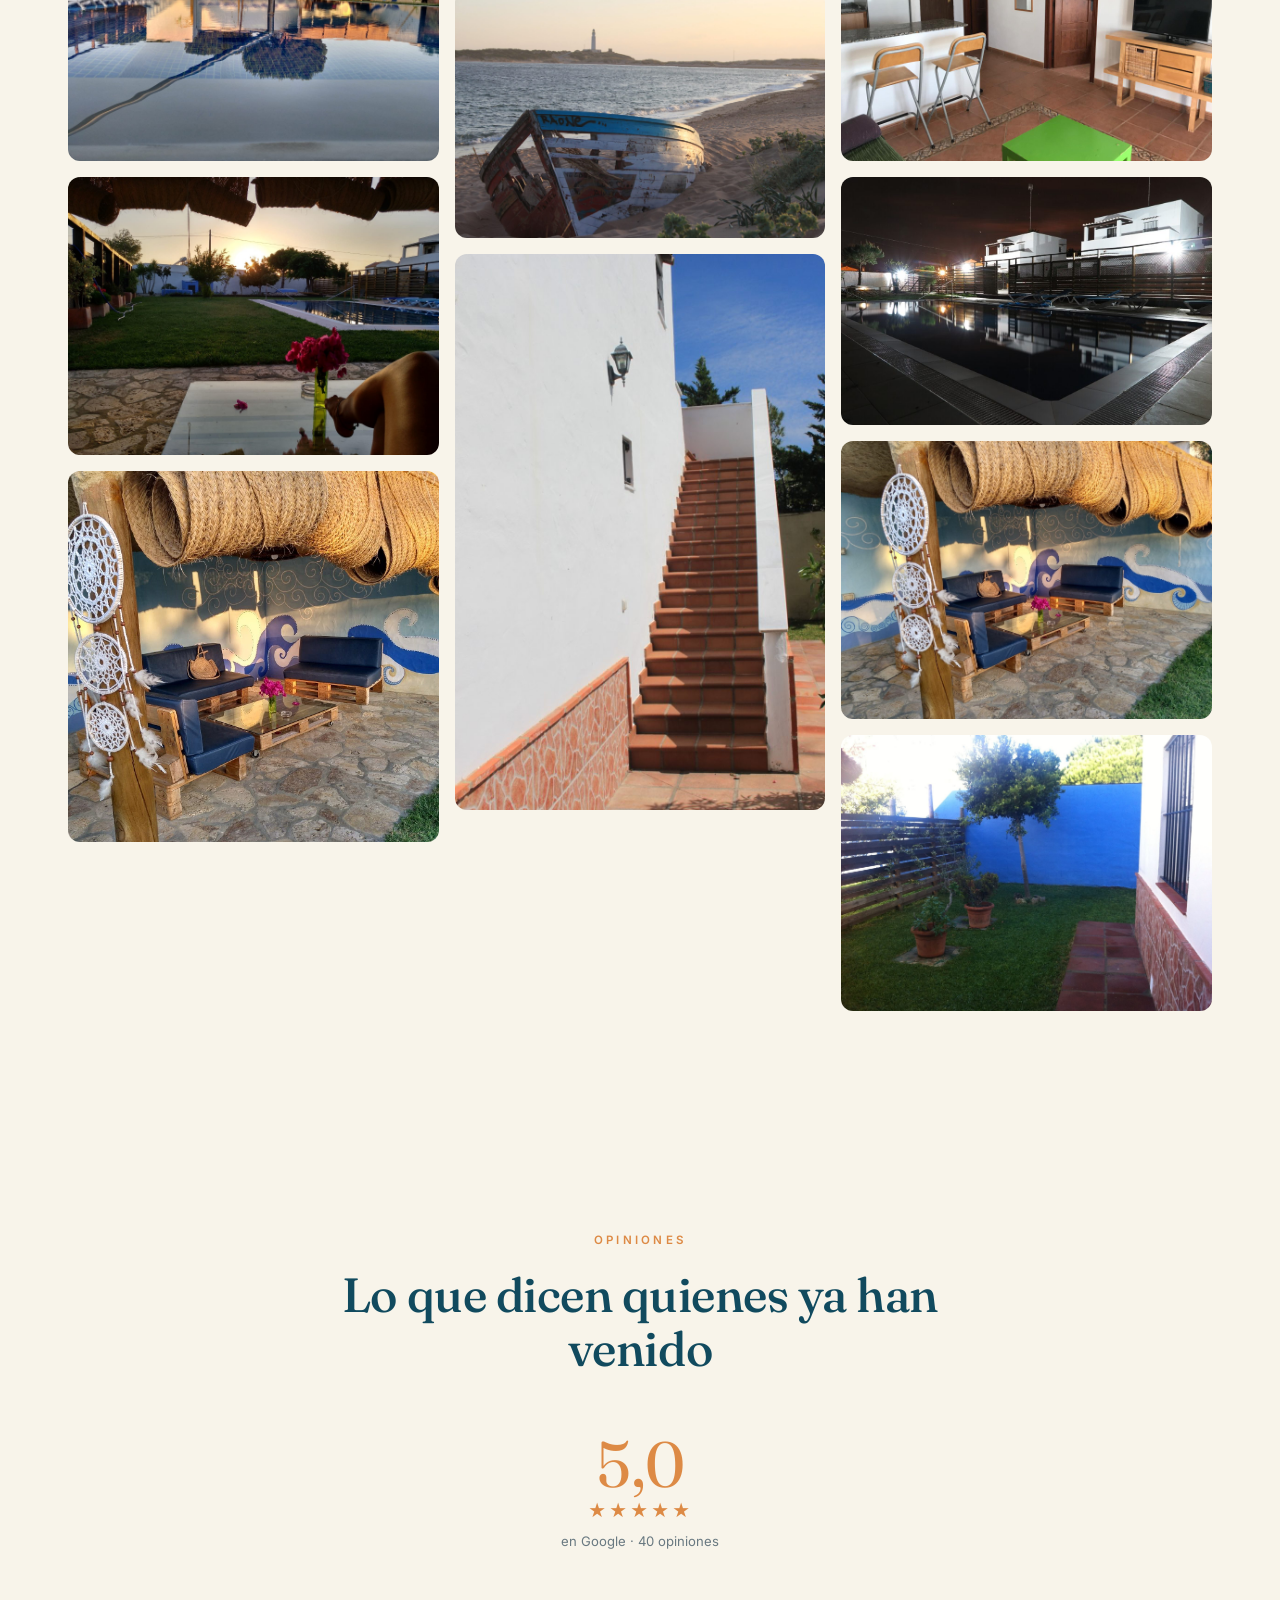
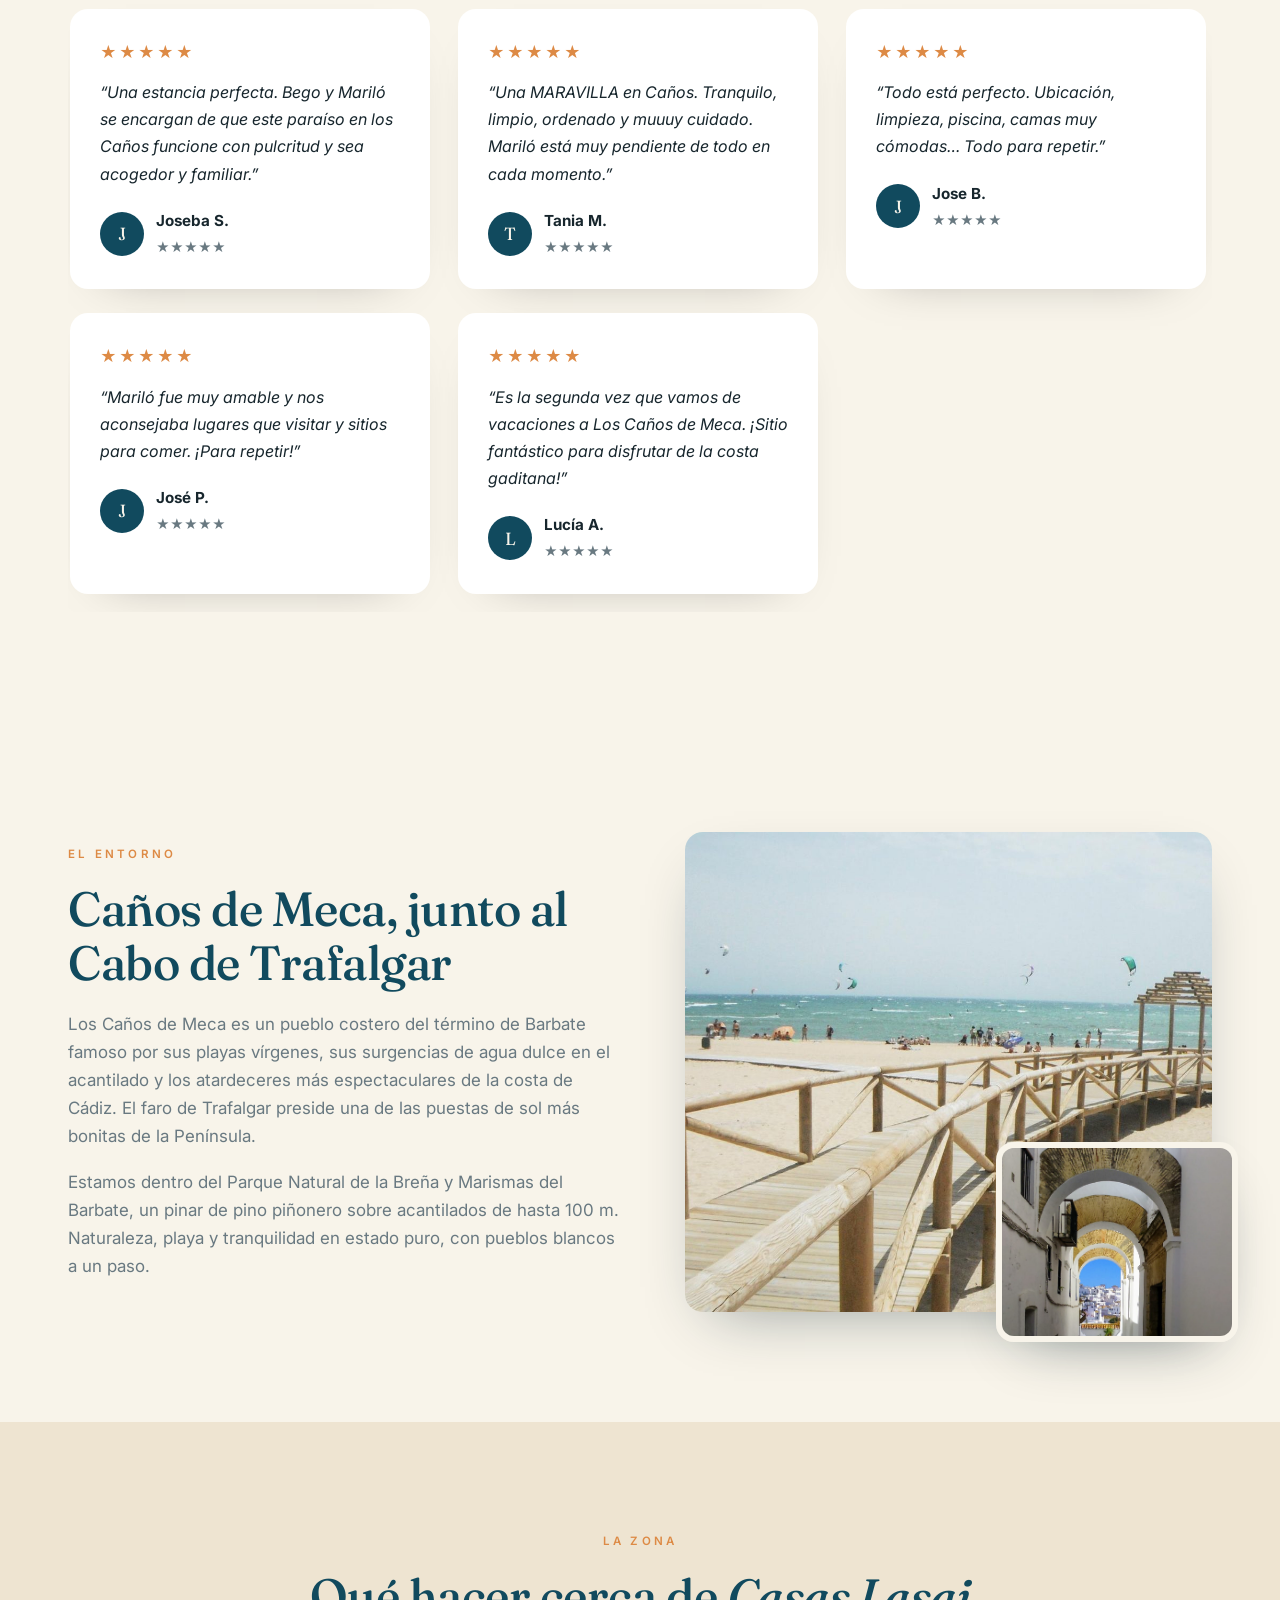
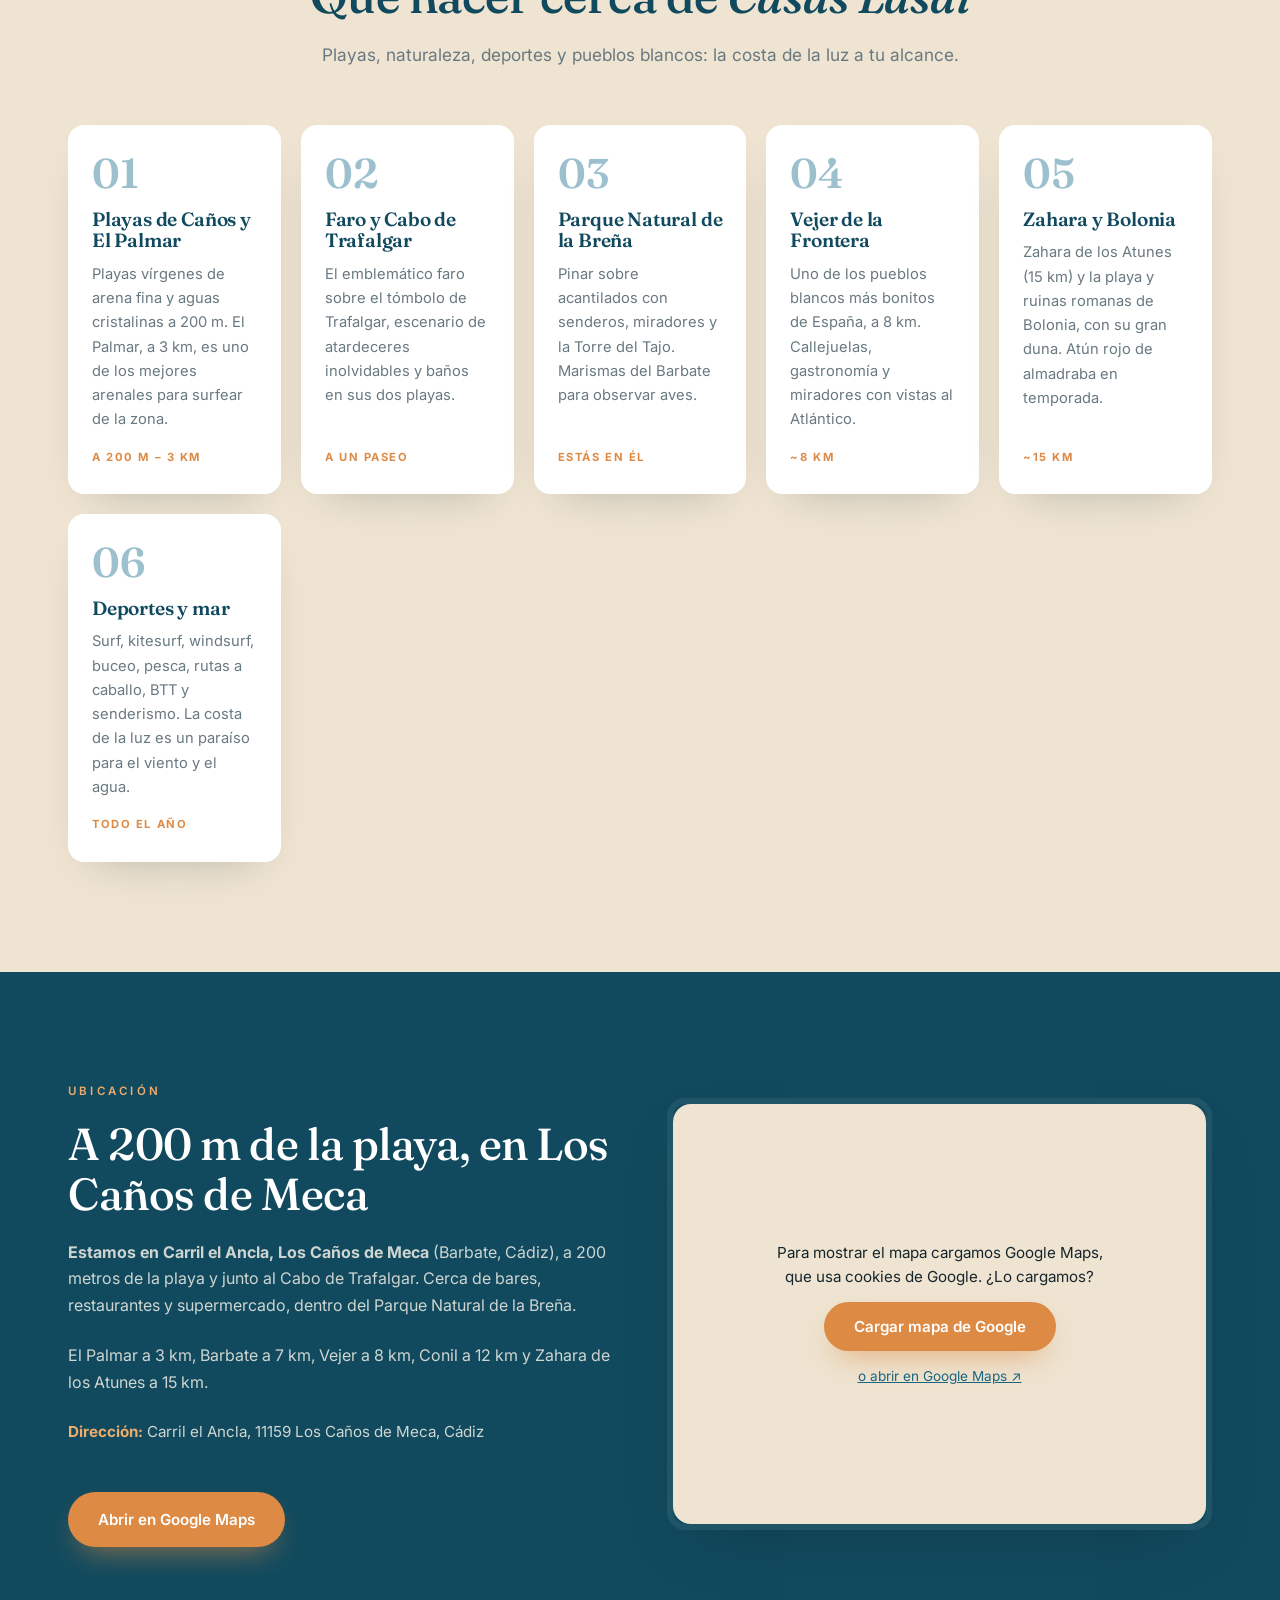
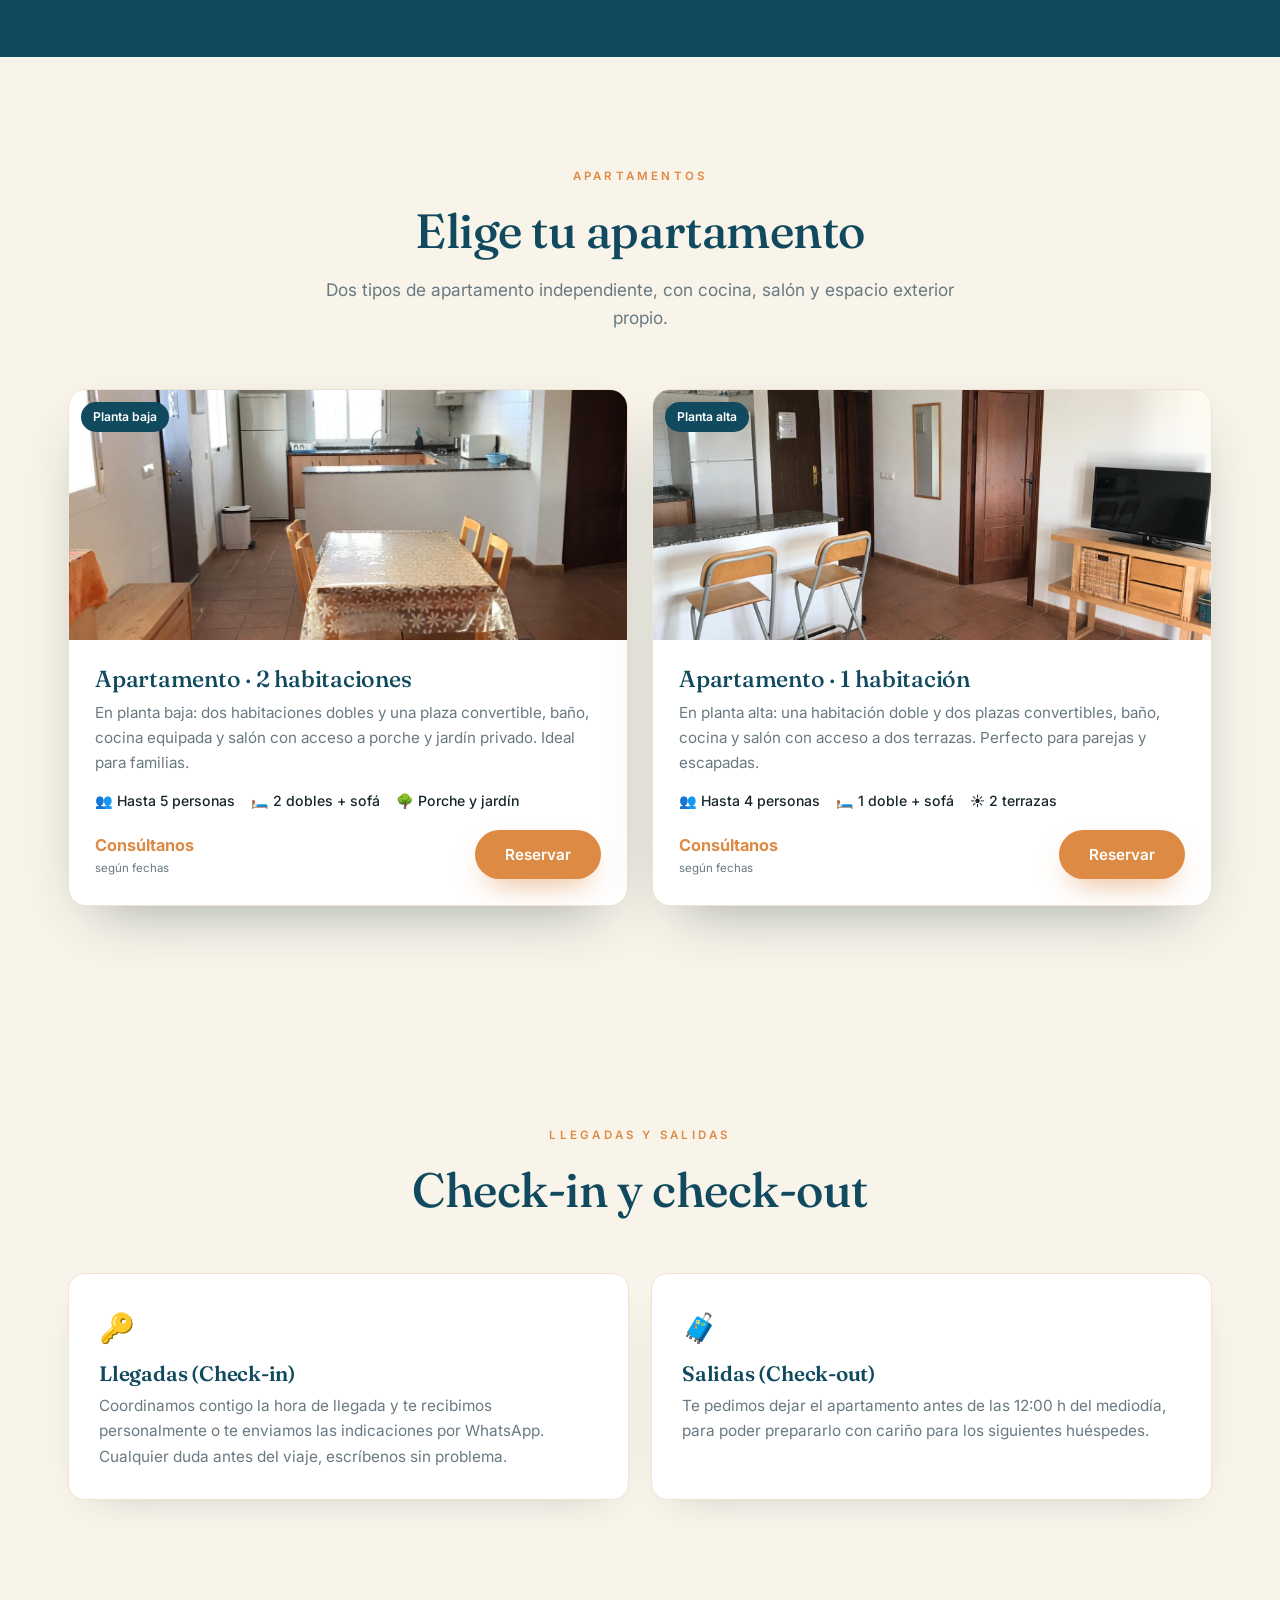
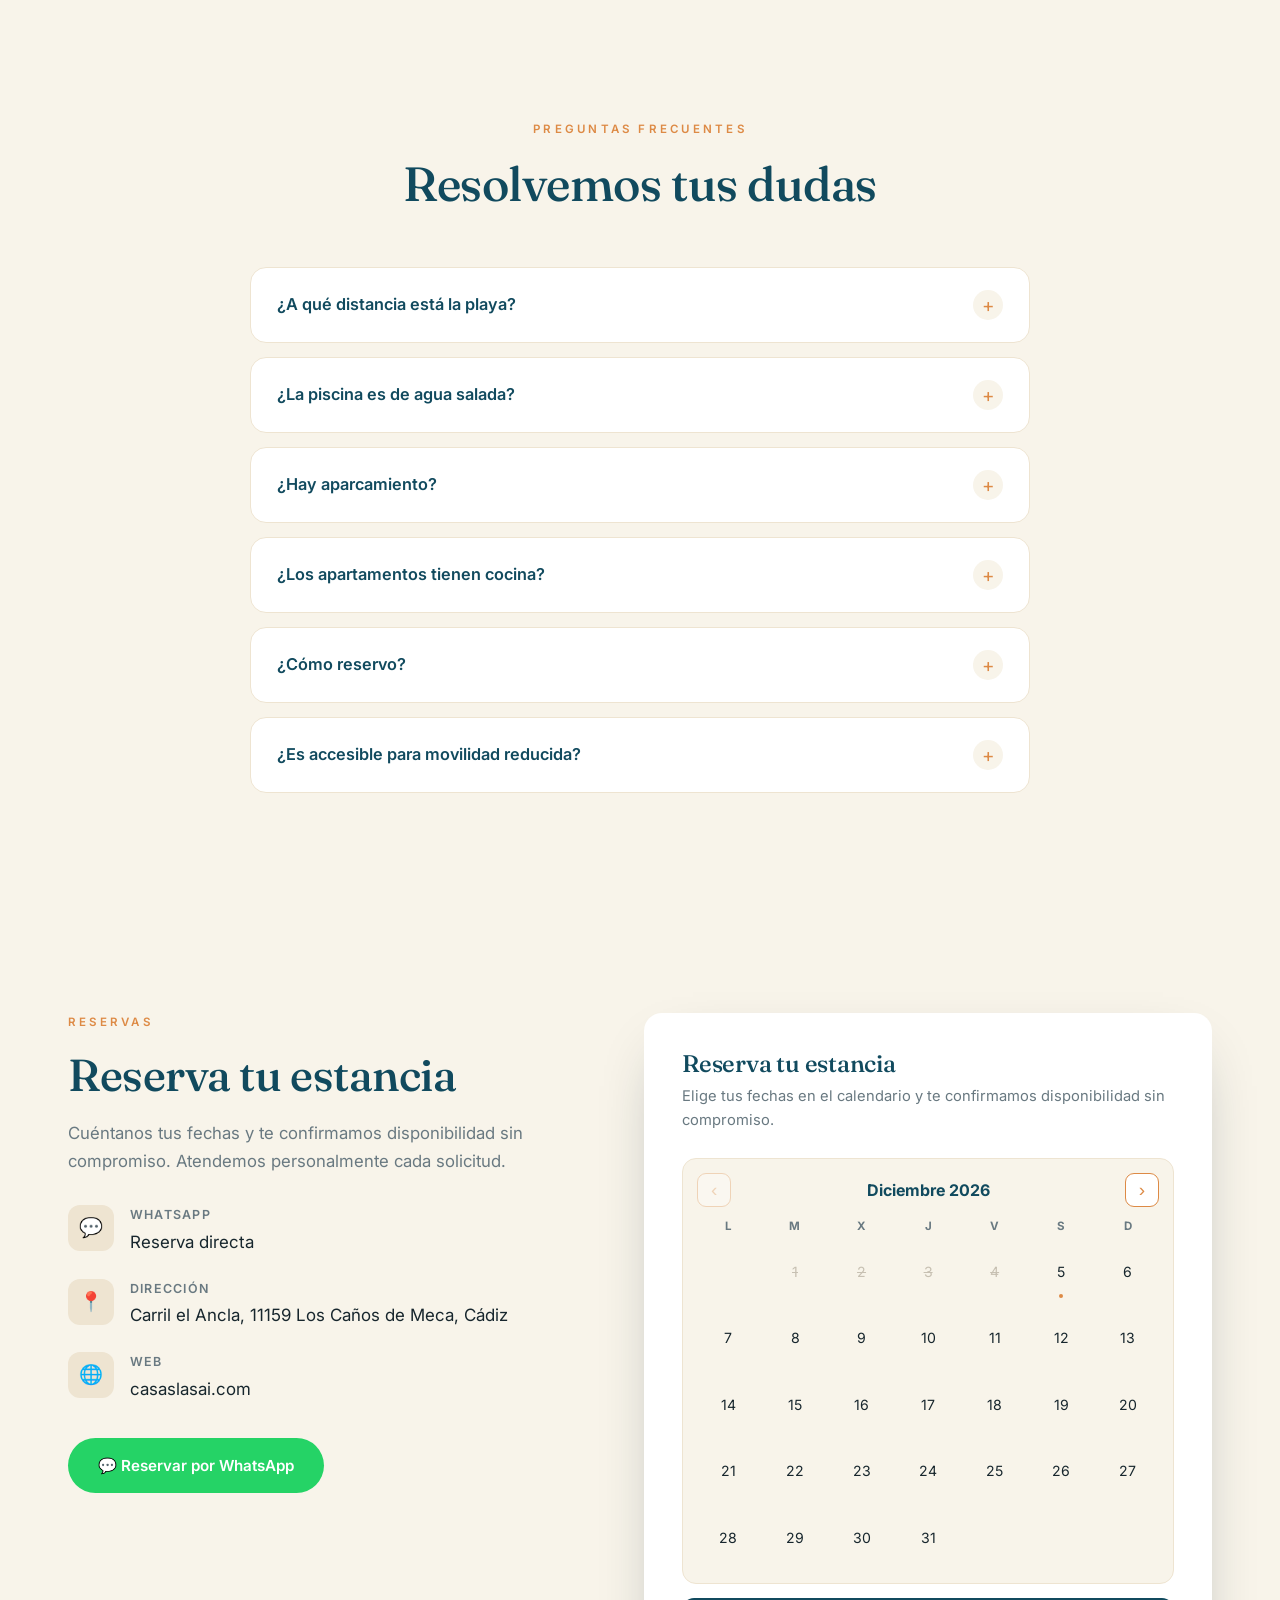
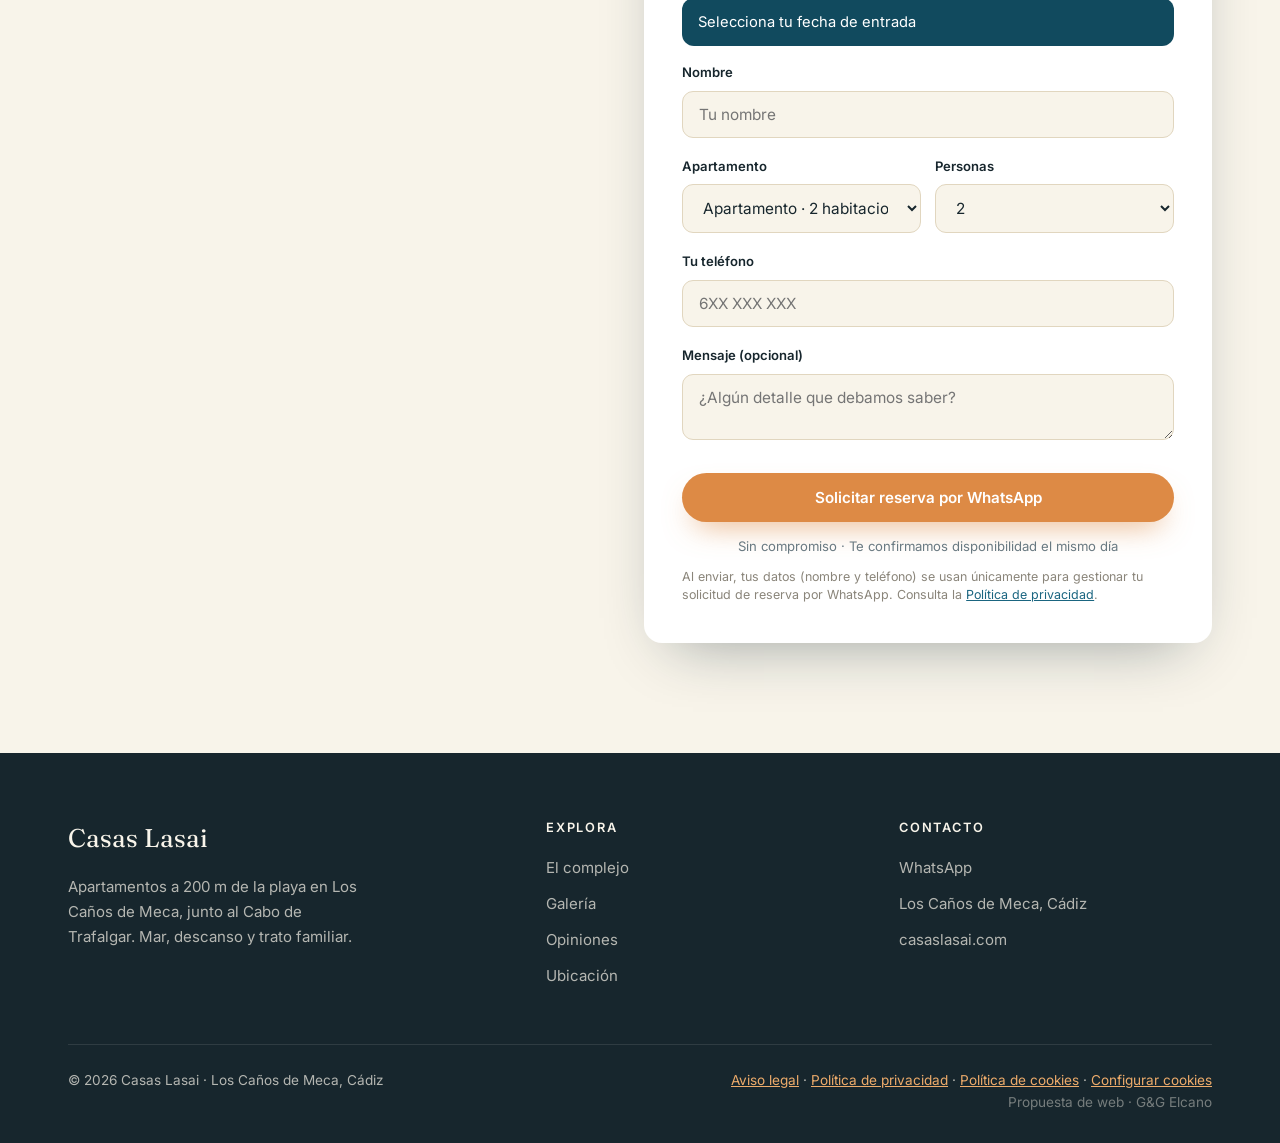
==== commit f0c61ca7: "Optimiza imágenes: 14 MB -> 3,5 MB (logo 4 MB -> 117 KB) + lazy-load y precarga del hero Carga mucho" ====
--- a/index.html
+++ b/index.html
@@ -12,6 +12,7 @@
 <meta property="og:description" content="Apartamentos a 200 m de la playa, junto al Cabo de Trafalgar. 5,0★ en Google.">
 <meta property="og:image" content="https://ggeelcano.github.io/casas-lasai-web/img/atardecer.jpg">
 <link rel="icon" href="img/logo.png">
+<link rel="preload" as="image" href="img/exterior-1.jpg" fetchpriority="high">
 <link rel="preconnect" href="https://fonts.googleapis.com">
 <link rel="preconnect" href="https://fonts.gstatic.com" crossorigin>
 <link href="https://fonts.googleapis.com/css2?family=Fraunces:ital,opsz,wght@0,9..144,400;0,9..144,500;1,9..144,400&family=Inter:wght@300;400;500;600;700&display=swap" rel="stylesheet">
@@ -271,8 +272,8 @@
     </ul>
   </div>
   <div class="imgs reveal">
-    <img src="img/piscina-2.jpg" alt="Piscina de agua salada de Casas Lasai">
-    <img class="float" src="img/chillout-2.jpg" alt="Zona chill-out de Casas Lasai">
+    <img loading="lazy" decoding="async" src="img/piscina-2.jpg" alt="Piscina de agua salada de Casas Lasai">
+    <img loading="lazy" decoding="async" class="float" src="img/chillout-2.jpg" alt="Zona chill-out de Casas Lasai">
   </div>
 </div></section>
 
@@ -284,11 +285,11 @@
 <section class="pad exterior" id="exterior"><div class="wrap">
   <div class="section-head center reveal"><div class="eyebrow" data-i18n="extEye">El lugar</div><h2 data-i18n="extH2">Un vistazo a Casas Lasai</h2><p data-i18n="extP">Imágenes reales del complejo y su entorno.</p></div>
   <div class="show-grid reveal">
-        <figure class="big"><img src="img/atardecer.jpg" alt="Atardecer desde Casas Lasai"><figcaption data-i18n="cap1">Atardeceres de Trafalgar</figcaption></figure>
-        <figure class=""><img src="img/piscina-1.jpg" alt="Piscina de Casas Lasai"><figcaption data-i18n="cap2">Piscina de agua salada</figcaption></figure>
-        <figure class=""><img src="img/chillout-1.jpg" alt="Zona chill-out con vistas"><figcaption data-i18n="cap3">Rincones chill-out</figcaption></figure>
-        <figure class=""><img src="img/exterior-2.jpg" alt="Exterior del complejo Casas Lasai"><figcaption data-i18n="cap4">Construcción típica</figcaption></figure>
-        <figure class=""><img src="img/acceso.jpg" alt="Acceso ajardinado a un apartamento"><figcaption data-i18n="cap5">Jardín y entradas privadas</figcaption></figure>
+        <figure class="big"><img loading="lazy" decoding="async" src="img/atardecer.jpg" alt="Atardecer desde Casas Lasai"><figcaption data-i18n="cap1">Atardeceres de Trafalgar</figcaption></figure>
+        <figure class=""><img loading="lazy" decoding="async" src="img/piscina-1.jpg" alt="Piscina de Casas Lasai"><figcaption data-i18n="cap2">Piscina de agua salada</figcaption></figure>
+        <figure class=""><img loading="lazy" decoding="async" src="img/chillout-1.jpg" alt="Zona chill-out con vistas"><figcaption data-i18n="cap3">Rincones chill-out</figcaption></figure>
+        <figure class=""><img loading="lazy" decoding="async" src="img/exterior-2.jpg" alt="Exterior del complejo Casas Lasai"><figcaption data-i18n="cap4">Construcción típica</figcaption></figure>
+        <figure class=""><img loading="lazy" decoding="async" src="img/acceso.jpg" alt="Acceso ajardinado a un apartamento"><figcaption data-i18n="cap5">Jardín y entradas privadas</figcaption></figure>
   </div>
 </div></section>
 
@@ -316,8 +317,8 @@
 
 <section class="pad" id="piscina"><div class="wrap split">
   <div class="imgs reveal">
-    <img src="img/piscina-1.jpg" alt="Piscina y jardín de Casas Lasai">
-    <img class="float" src="img/chillout-1.jpg" alt="Zona chill-out de Casas Lasai">
+    <img loading="lazy" decoding="async" src="img/piscina-1.jpg" alt="Piscina y jardín de Casas Lasai">
+    <img loading="lazy" decoding="async" class="float" src="img/chillout-1.jpg" alt="Zona chill-out de Casas Lasai">
   </div>
   <div class="copy reveal">
     <div class="eyebrow" data-i18n="poolEye">Zonas comunes</div>
@@ -335,21 +336,21 @@
 <section class="pad" id="galeria"><div class="wrap">
   <div class="section-head center reveal"><div class="eyebrow" data-i18n="galEye">Galería</div><h2 data-i18n="galH2">Mira cada detalle</h2><p data-i18n="galP">Fotografías reales de Casas Lasai.</p></div>
   <div class="gallery-grid reveal">
-      <img src="img/exterior-1.jpg" alt="Exterior de Casas Lasai">
-      <img src="img/atardecer.jpg" alt="Atardecer desde Casas Lasai">
-      <img src="img/piscina-1.jpg" alt="Piscina de agua salada">
-      <img src="img/piscina-2.jpg" alt="Piscina rodeada de jardín">
-      <img src="img/chillout-1.jpg" alt="Zona chill-out">
-      <img src="img/chillout-2.jpg" alt="Rincón chill-out con vistas">
-      <img src="img/exterior-2.jpg" alt="Construcción típica del complejo">
-      <img src="img/exterior-3.jpg" alt="Exterior ajardinado de Casas Lasai">
-      <img src="img/acceso.jpg" alt="Acceso a un apartamento">
-      <img src="img/cocina-1.jpg" alt="Cocina equipada de un apartamento">
-      <img src="img/cocina-2.jpg" alt="Cocina de apartamento de Casas Lasai">
-      <img src="img/salon.jpg" alt="Salón de un apartamento">
-      <img src="img/rincon-1.jpg" alt="Rincón de Casas Lasai">
-      <img src="img/rincon-2.jpg" alt="Detalle del complejo">
-      <img src="img/rincon-3.jpg" alt="Casas Lasai">
+      <img loading="lazy" decoding="async" src="img/exterior-1.jpg" alt="Exterior de Casas Lasai">
+      <img loading="lazy" decoding="async" src="img/atardecer.jpg" alt="Atardecer desde Casas Lasai">
+      <img loading="lazy" decoding="async" src="img/piscina-1.jpg" alt="Piscina de agua salada">
+      <img loading="lazy" decoding="async" src="img/piscina-2.jpg" alt="Piscina rodeada de jardín">
+      <img loading="lazy" decoding="async" src="img/chillout-1.jpg" alt="Zona chill-out">
+      <img loading="lazy" decoding="async" src="img/chillout-2.jpg" alt="Rincón chill-out con vistas">
+      <img loading="lazy" decoding="async" src="img/exterior-2.jpg" alt="Construcción típica del complejo">
+      <img loading="lazy" decoding="async" src="img/exterior-3.jpg" alt="Exterior ajardinado de Casas Lasai">
+      <img loading="lazy" decoding="async" src="img/acceso.jpg" alt="Acceso a un apartamento">
+      <img loading="lazy" decoding="async" src="img/cocina-1.jpg" alt="Cocina equipada de un apartamento">
+      <img loading="lazy" decoding="async" src="img/cocina-2.jpg" alt="Cocina de apartamento de Casas Lasai">
+      <img loading="lazy" decoding="async" src="img/salon.jpg" alt="Salón de un apartamento">
+      <img loading="lazy" decoding="async" src="img/rincon-1.jpg" alt="Rincón de Casas Lasai">
+      <img loading="lazy" decoding="async" src="img/rincon-2.jpg" alt="Detalle del complejo">
+      <img loading="lazy" decoding="async" src="img/rincon-3.jpg" alt="Casas Lasai">
   </div>
 </div></section>
 
@@ -379,8 +380,8 @@
     <p data-i18n="entP2">Estamos dentro del Parque Natural de la Breña y Marismas del Barbate, un pinar de pino piñonero sobre acantilados de hasta 100 m. Naturaleza, playa y tranquilidad en estado puro, con pueblos blancos a un paso.</p>
   </div>
   <div class="imgs reveal">
-    <img src="img/kitesurf.jpg" alt="Kitesurf en la playa de Caños de Meca">
-    <img class="float" src="img/vejer.jpg" alt="Vejer de la Frontera, pueblo blanco cercano">
+    <img loading="lazy" decoding="async" src="img/kitesurf.jpg" alt="Kitesurf en la playa de Caños de Meca">
+    <img loading="lazy" decoding="async" class="float" src="img/vejer.jpg" alt="Vejer de la Frontera, pueblo blanco cercano">
   </div>
 </div></section>
 
@@ -419,7 +420,7 @@
   <div class="section-head center reveal"><div class="eyebrow" data-i18n="habEye">Apartamentos</div><h2 data-i18n="habH2">Elige tu apartamento</h2><p data-i18n="habP">Dos tipos de apartamento independiente, con cocina, salón y espacio exterior propio.</p></div>
   <div class="rooms-grid">
     <div class="room-card reveal">
-      <div class="room-img"><img src="img/cocina-1.jpg" alt="Apartamento de dos habitaciones de Casas Lasai"><span class="room-tag" data-i18n="r1tag">Planta baja</span></div>
+      <div class="room-img"><img loading="lazy" decoding="async" src="img/cocina-1.jpg" alt="Apartamento de dos habitaciones de Casas Lasai"><span class="room-tag" data-i18n="r1tag">Planta baja</span></div>
       <div class="room-body">
         <h3 data-i18n="r1t">Apartamento · 2 habitaciones</h3>
         <p data-i18n="r1d">En planta baja: dos habitaciones dobles y una plaza convertible, baño, cocina equipada y salón con acceso a porche y jardín privado. Ideal para familias.</p>
@@ -428,7 +429,7 @@
       </div>
     </div>
     <div class="room-card reveal">
-      <div class="room-img"><img src="img/salon.jpg" alt="Apartamento de una habitación de Casas Lasai"><span class="room-tag" data-i18n="r2tag">Planta alta</span></div>
+      <div class="room-img"><img loading="lazy" decoding="async" src="img/salon.jpg" alt="Apartamento de una habitación de Casas Lasai"><span class="room-tag" data-i18n="r2tag">Planta alta</span></div>
       <div class="room-body">
         <h3 data-i18n="r2t">Apartamento · 1 habitación</h3>
         <p data-i18n="r2d">En planta alta: una habitación doble y dos plazas convertibles, baño, cocina y salón con acceso a dos terrazas. Perfecto para parejas y escapadas.</p>
@@ -514,7 +515,7 @@
 <div class="lightbox" id="lightbox">
   <span class="close" id="lbClose">×</span>
   <button class="lb-nav lb-prev" id="lbPrev" aria-label="Anterior">‹</button>
-  <img id="lbImg" src="" alt="">
+  <img loading="lazy" decoding="async" id="lbImg" src="" alt="">
   <button class="lb-nav lb-next" id="lbNext" aria-label="Siguiente">›</button>
   <div class="lb-count" id="lbCount"></div>
 </div>
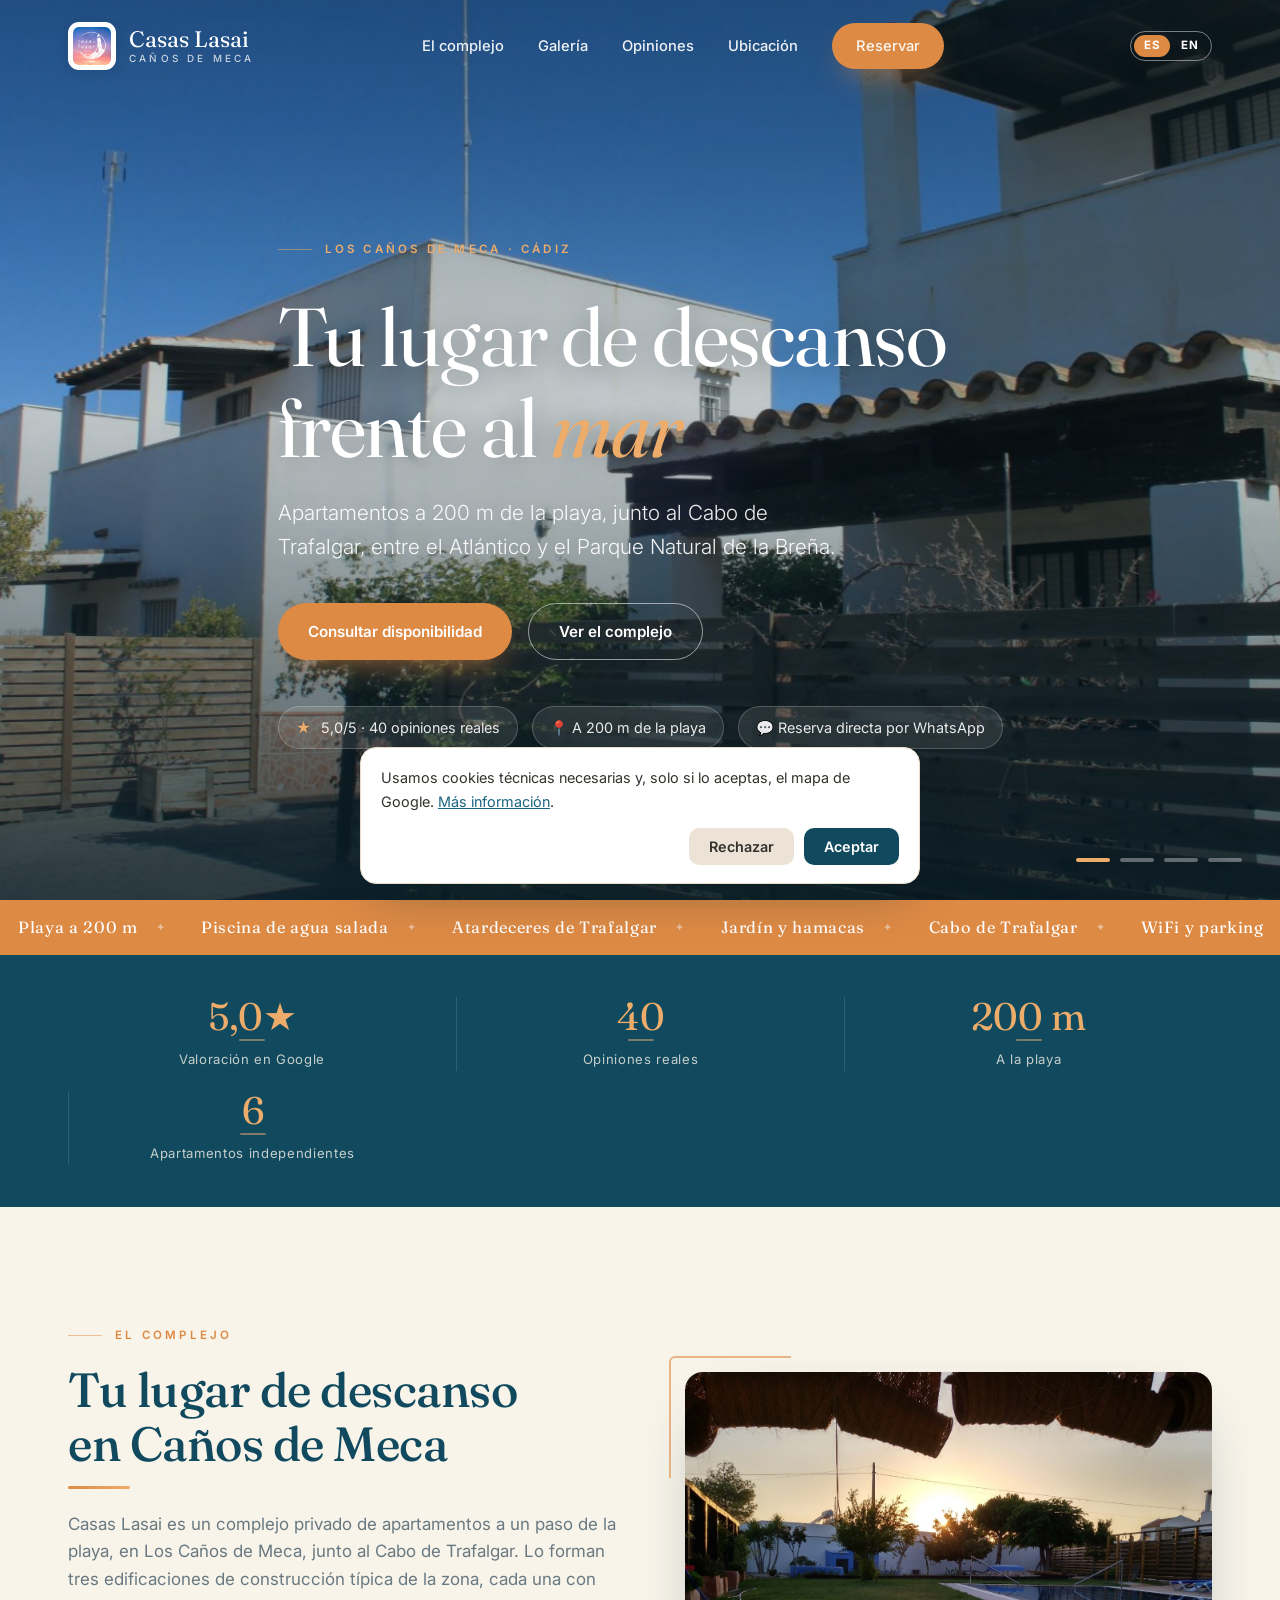
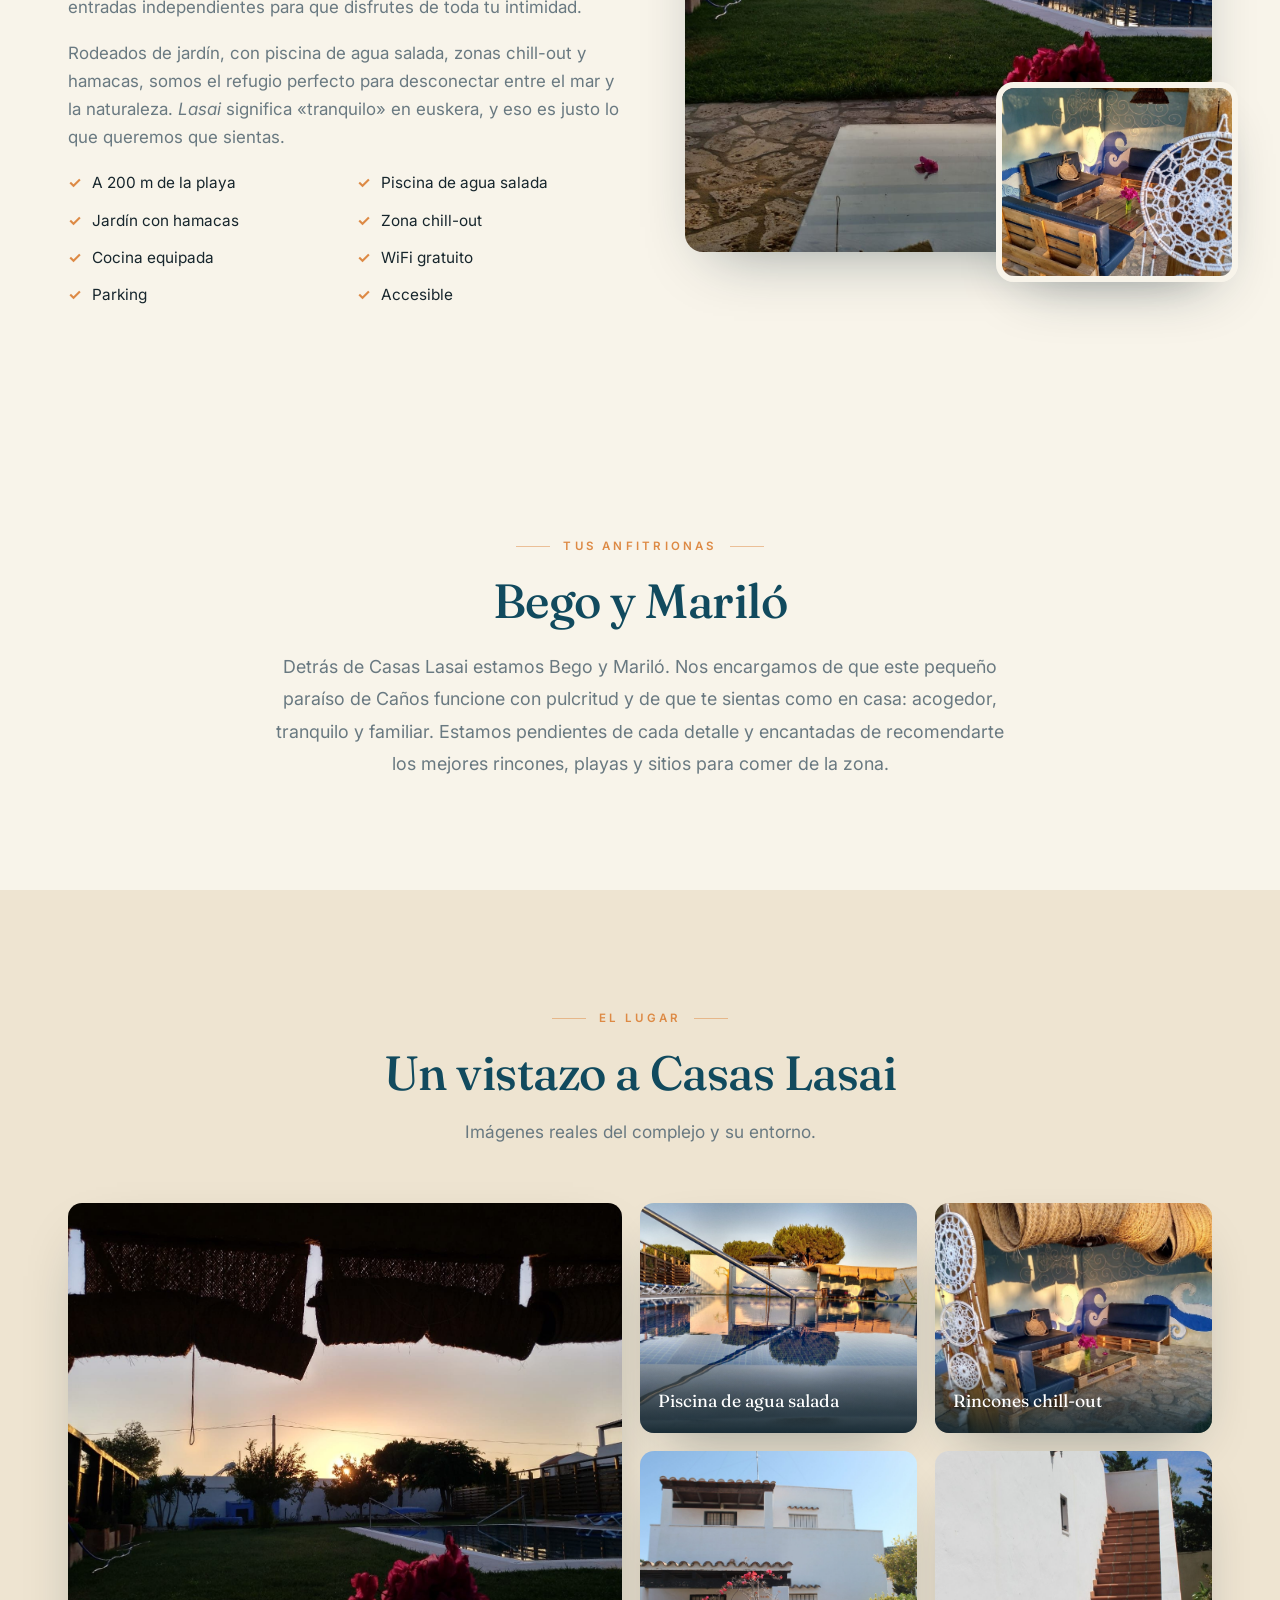
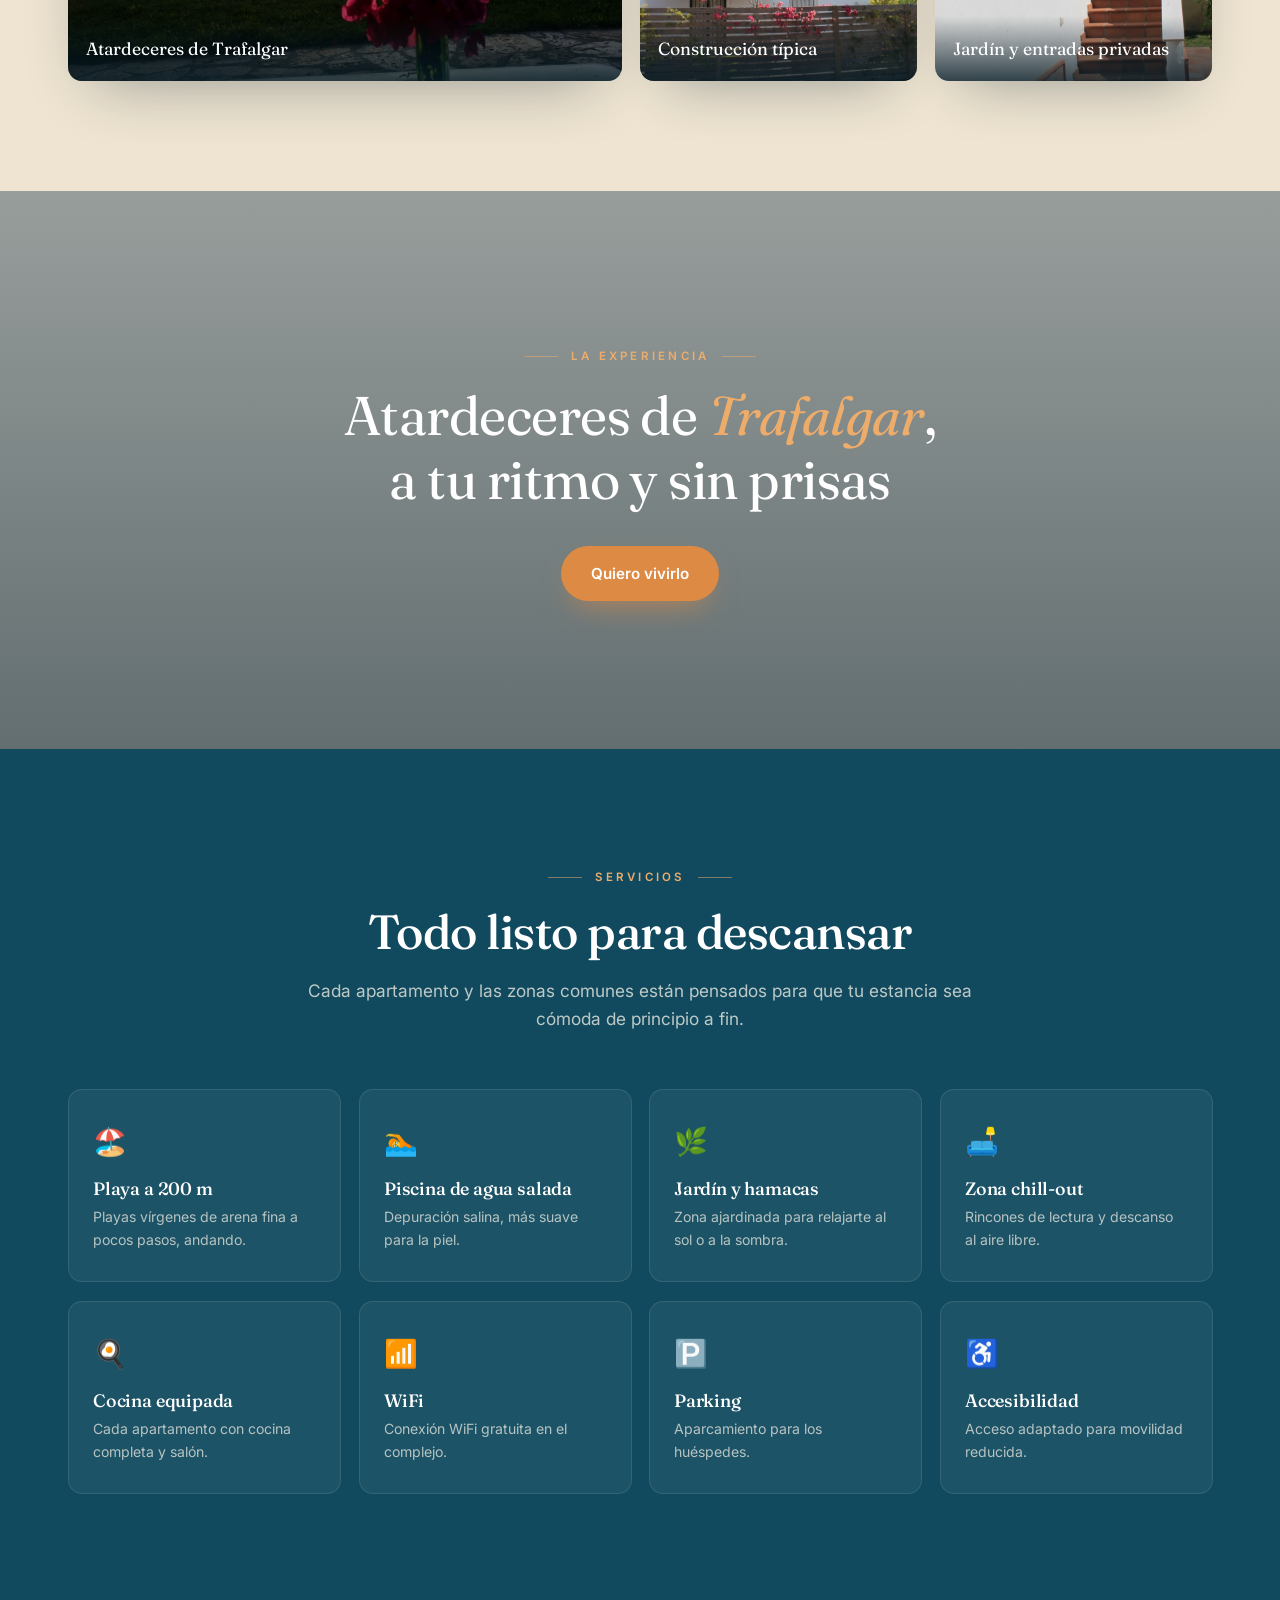
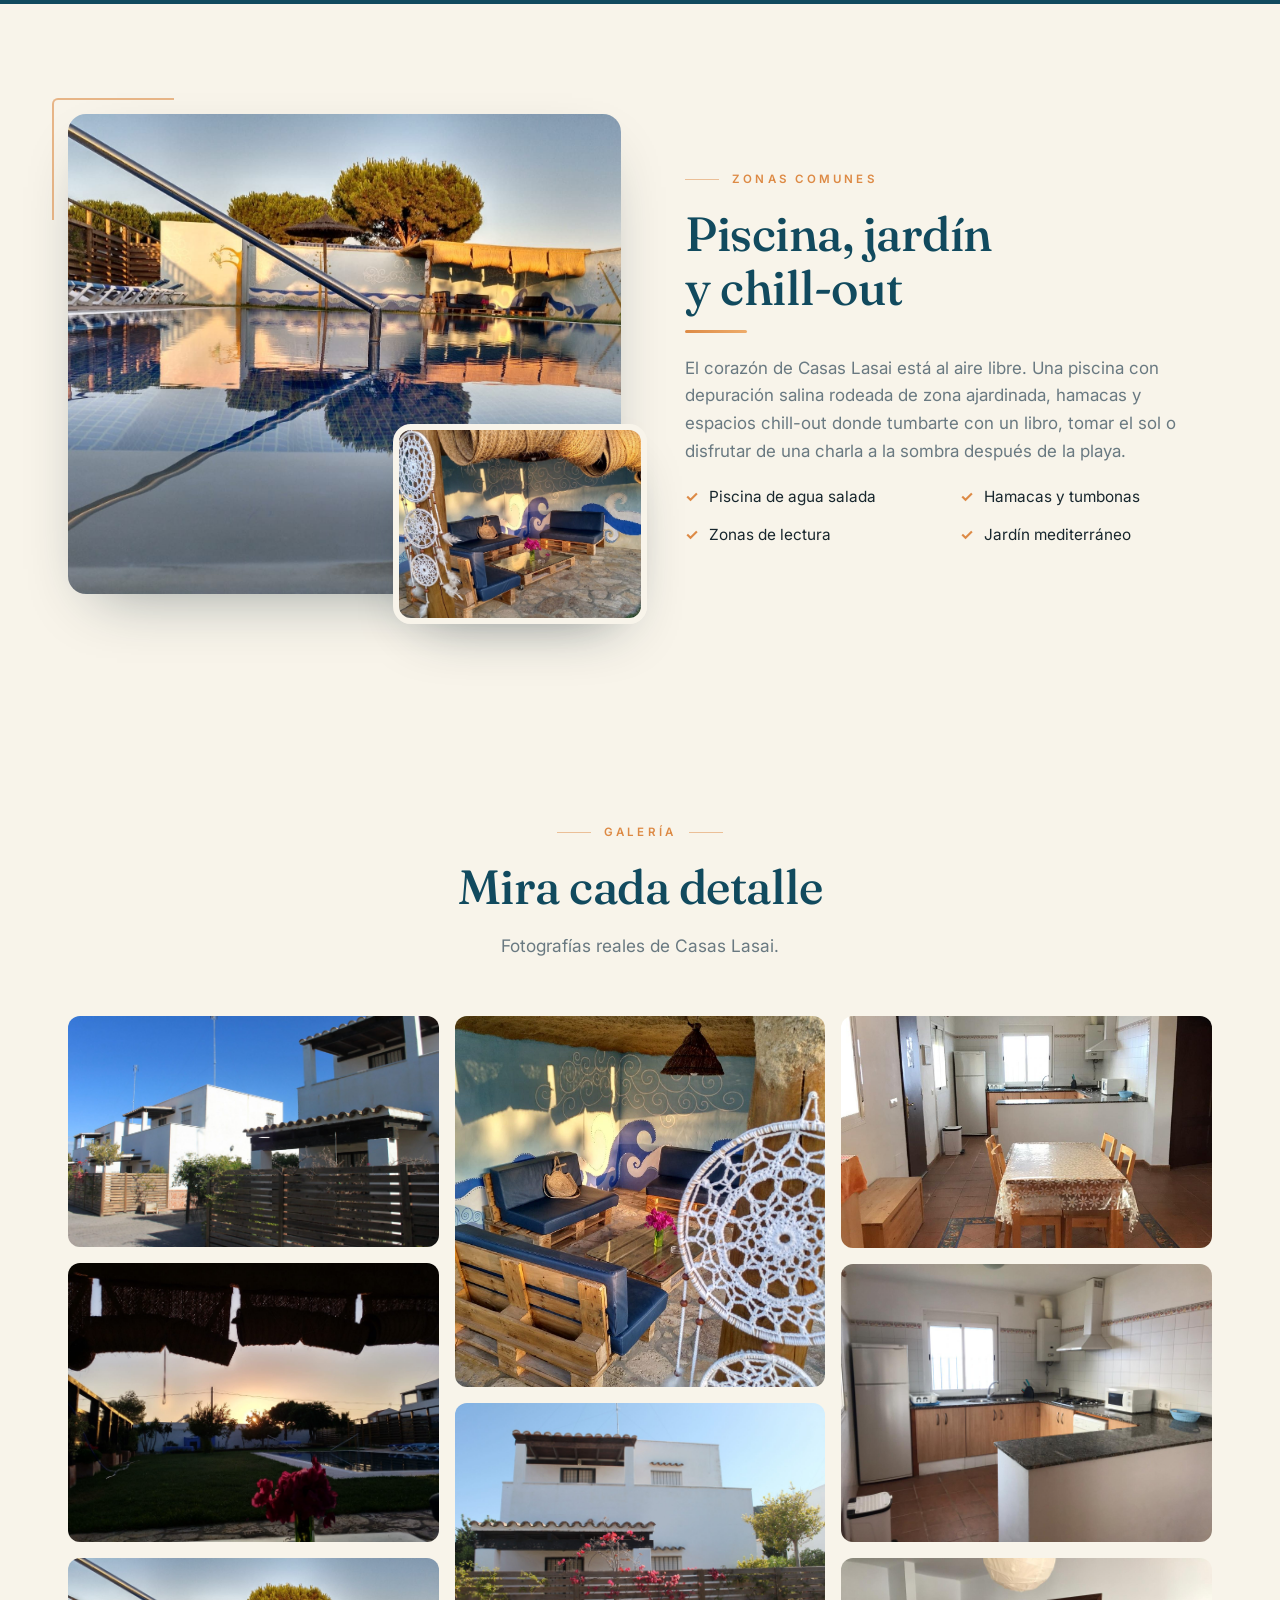
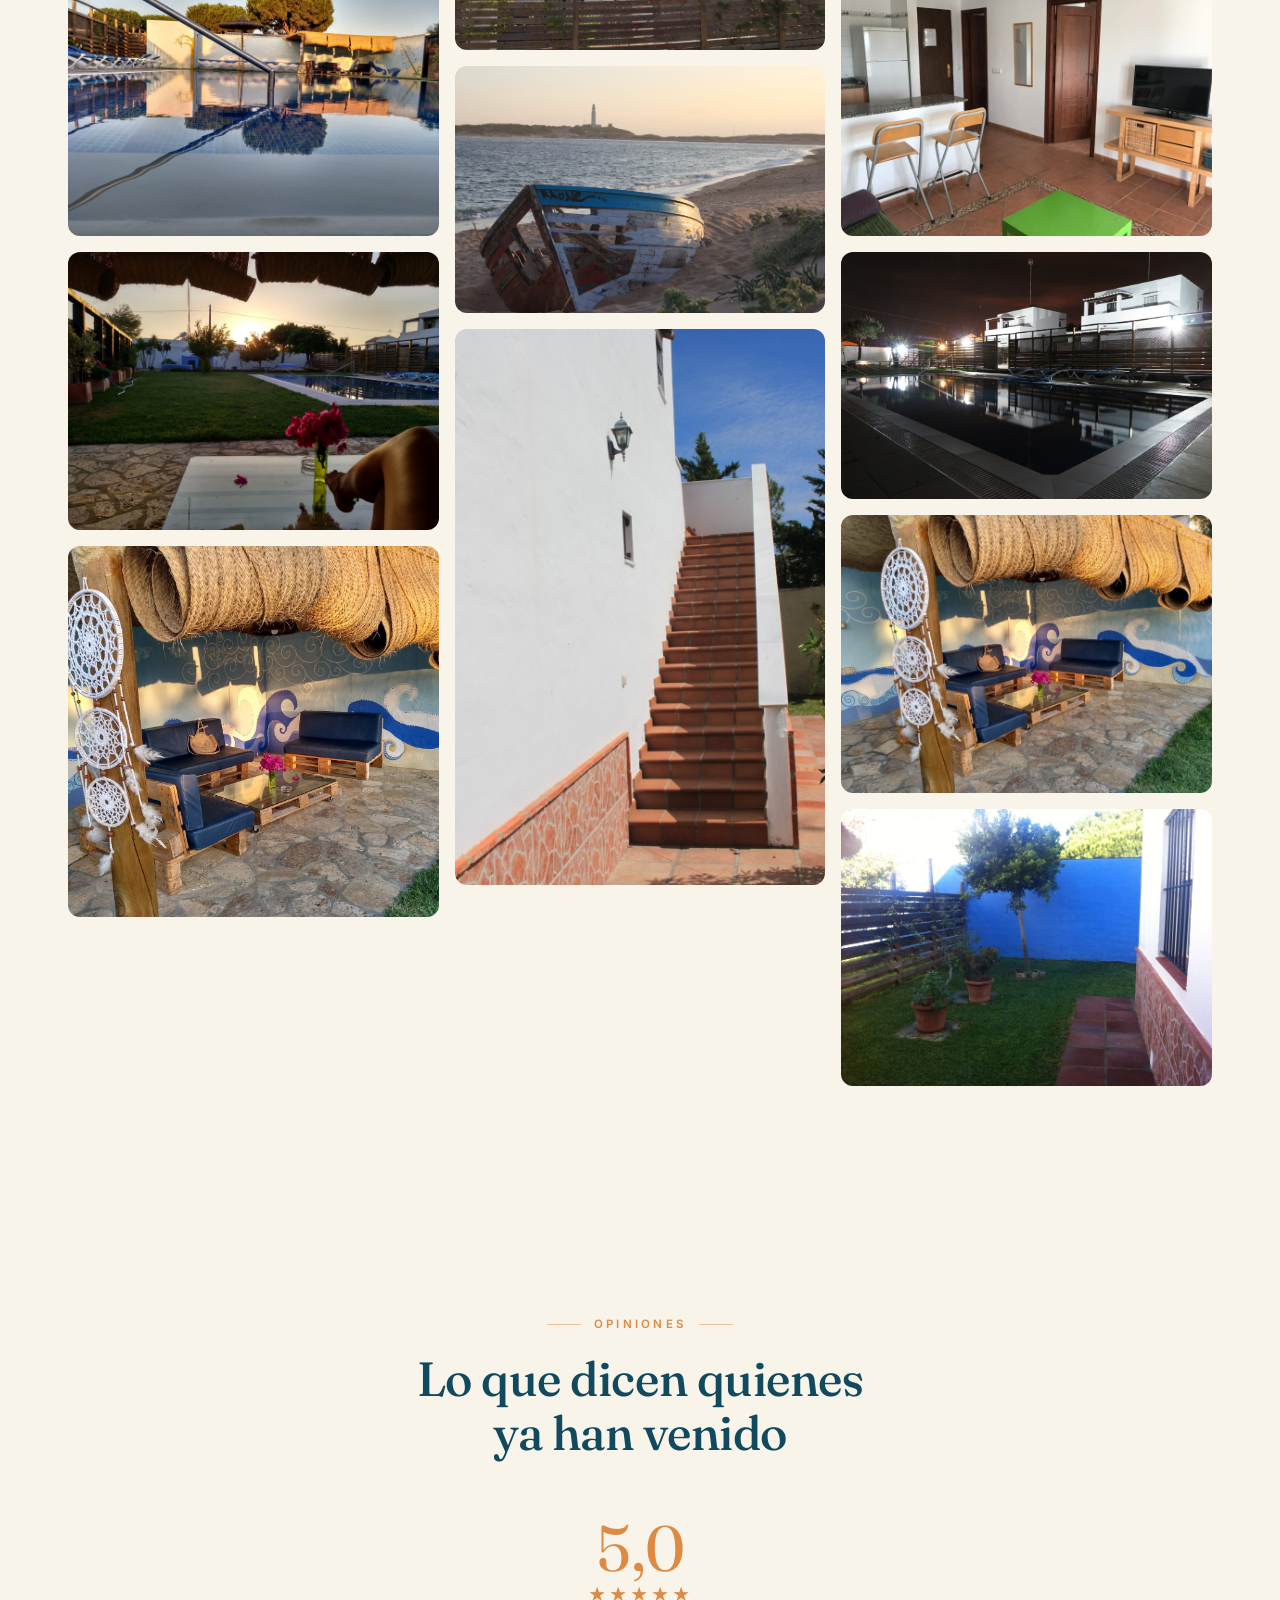
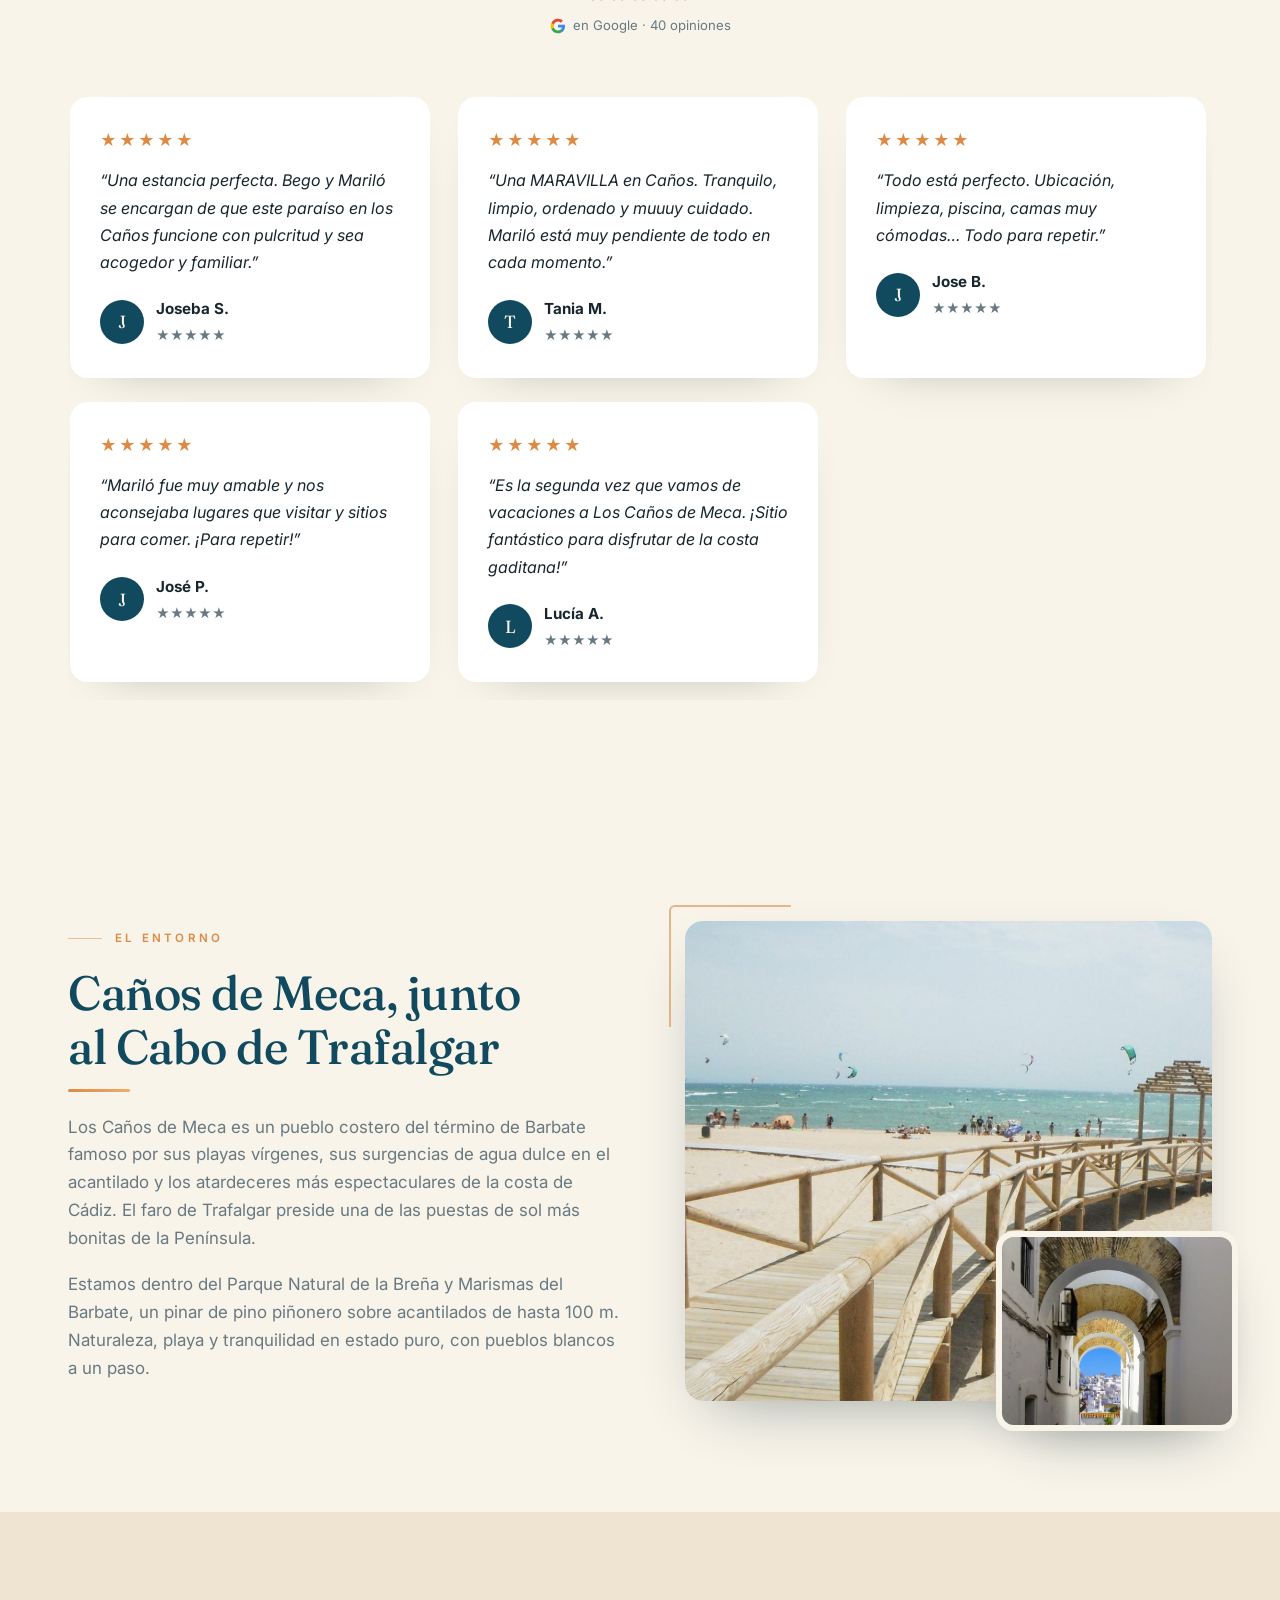
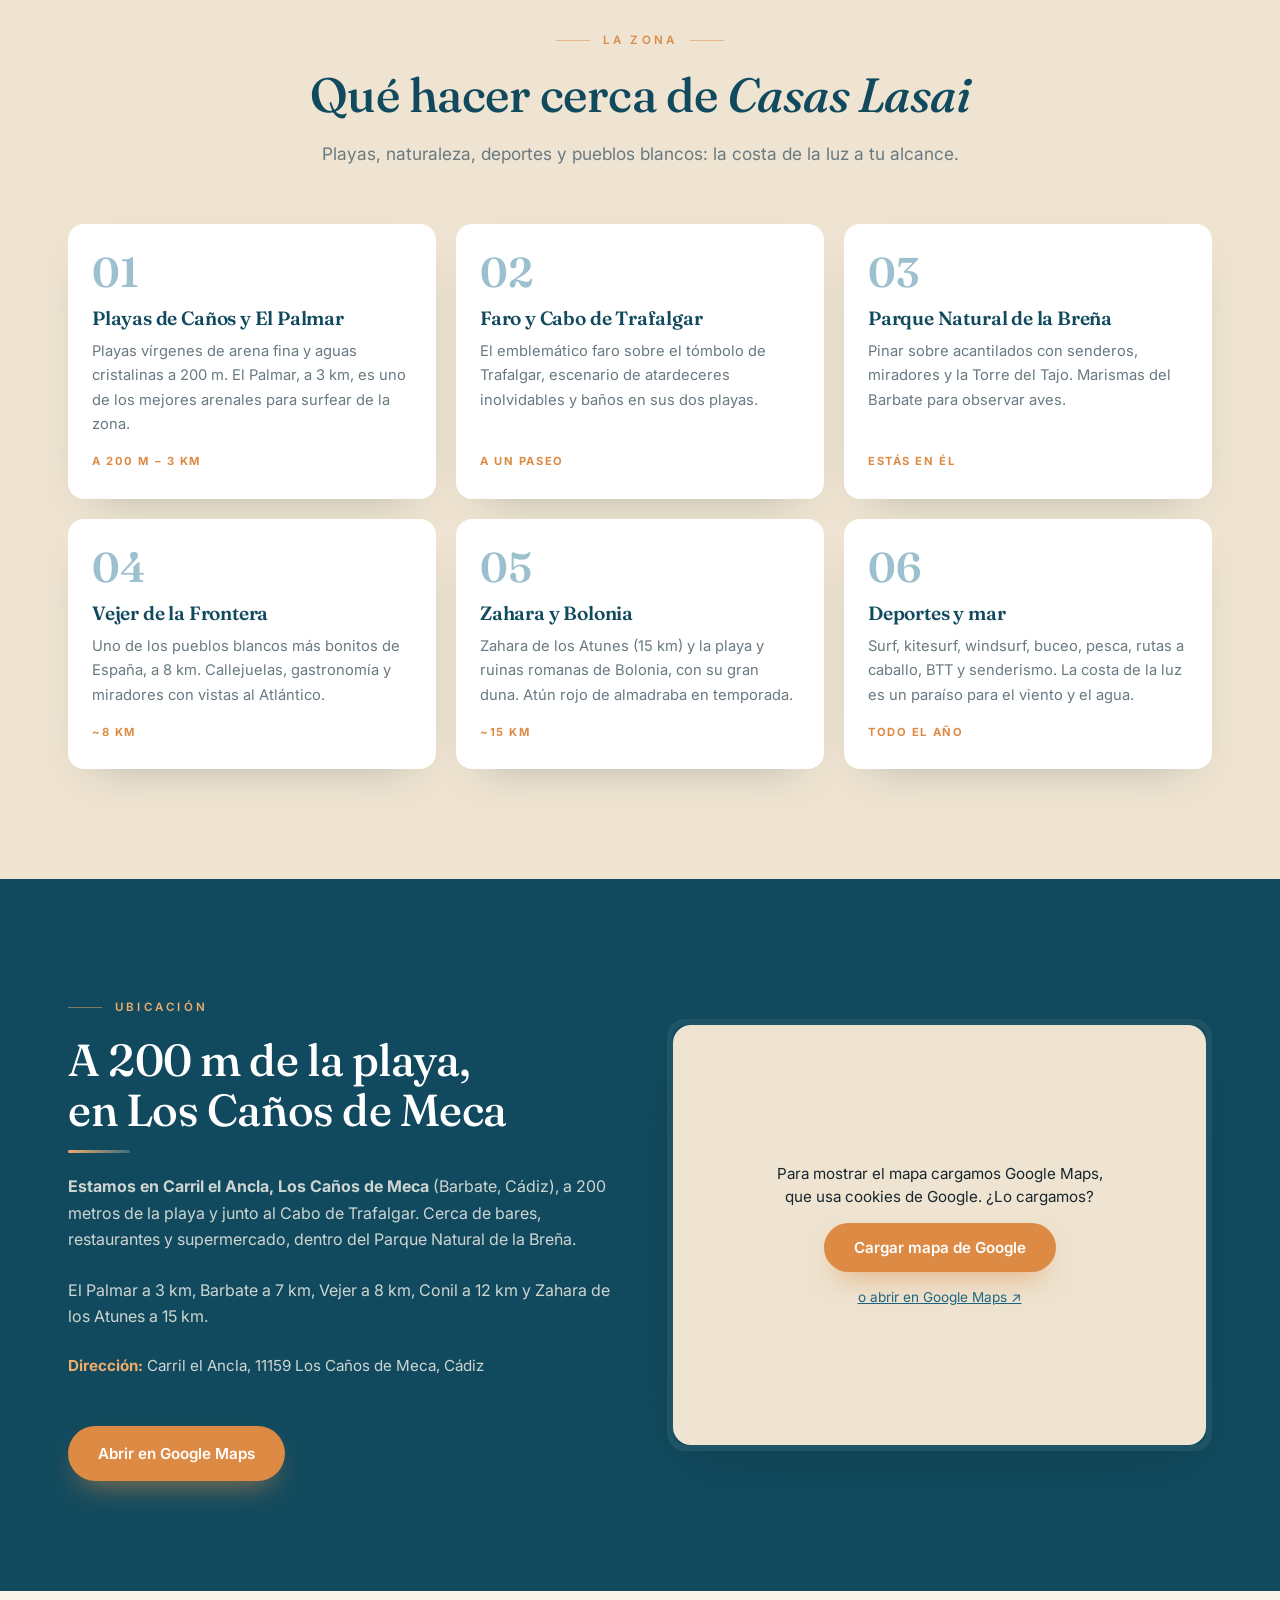
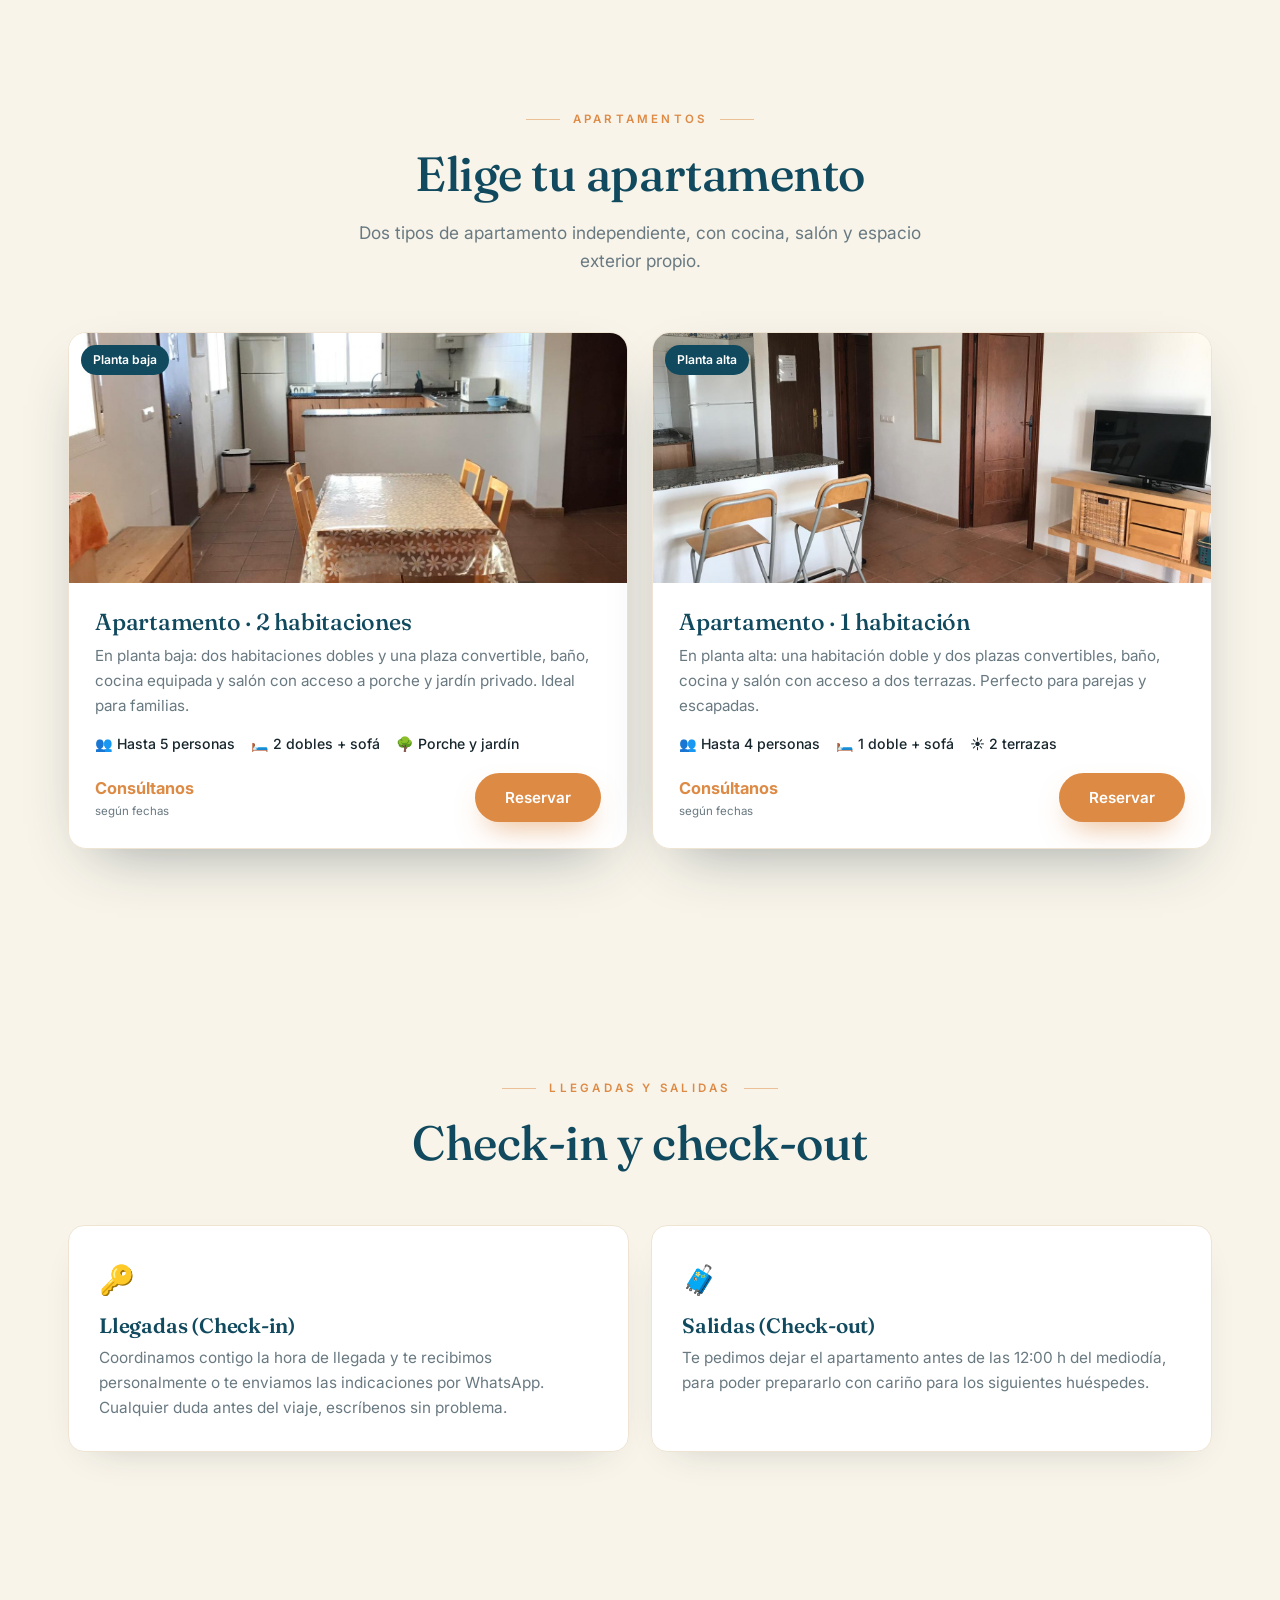
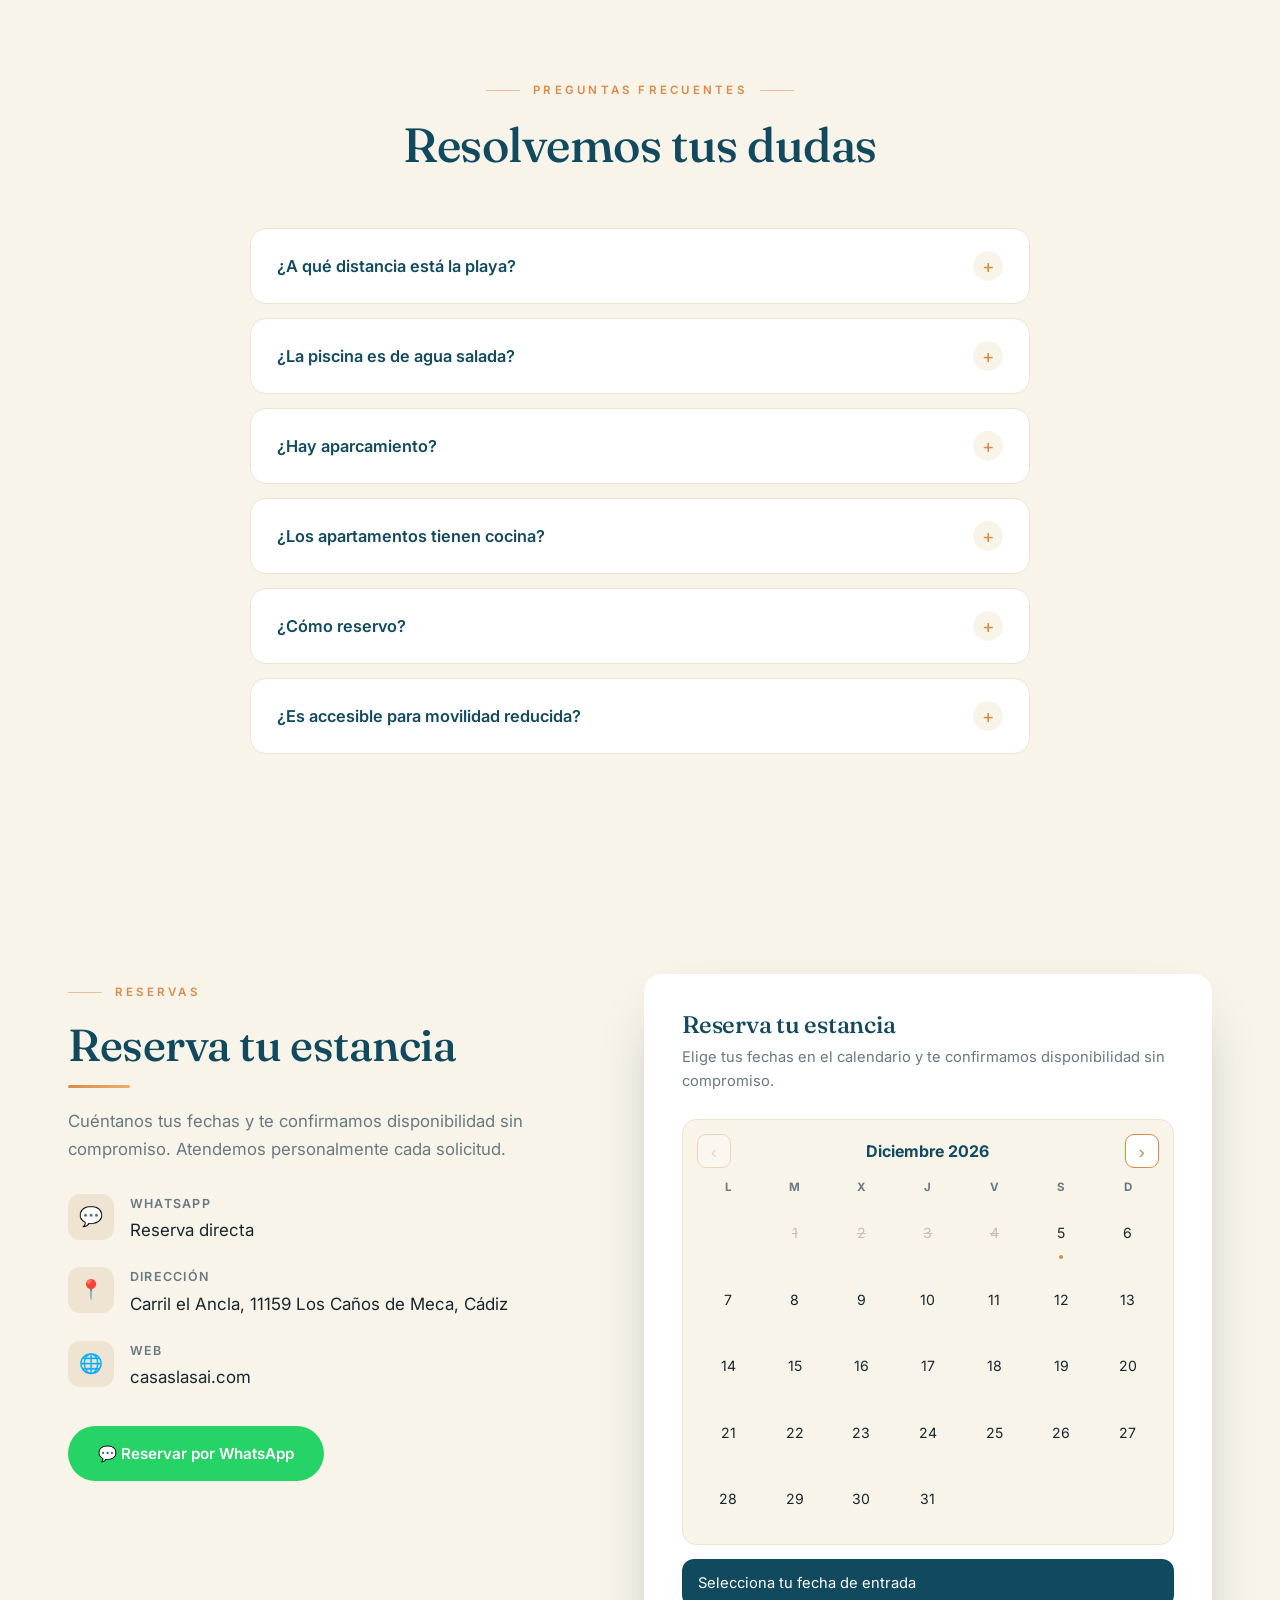
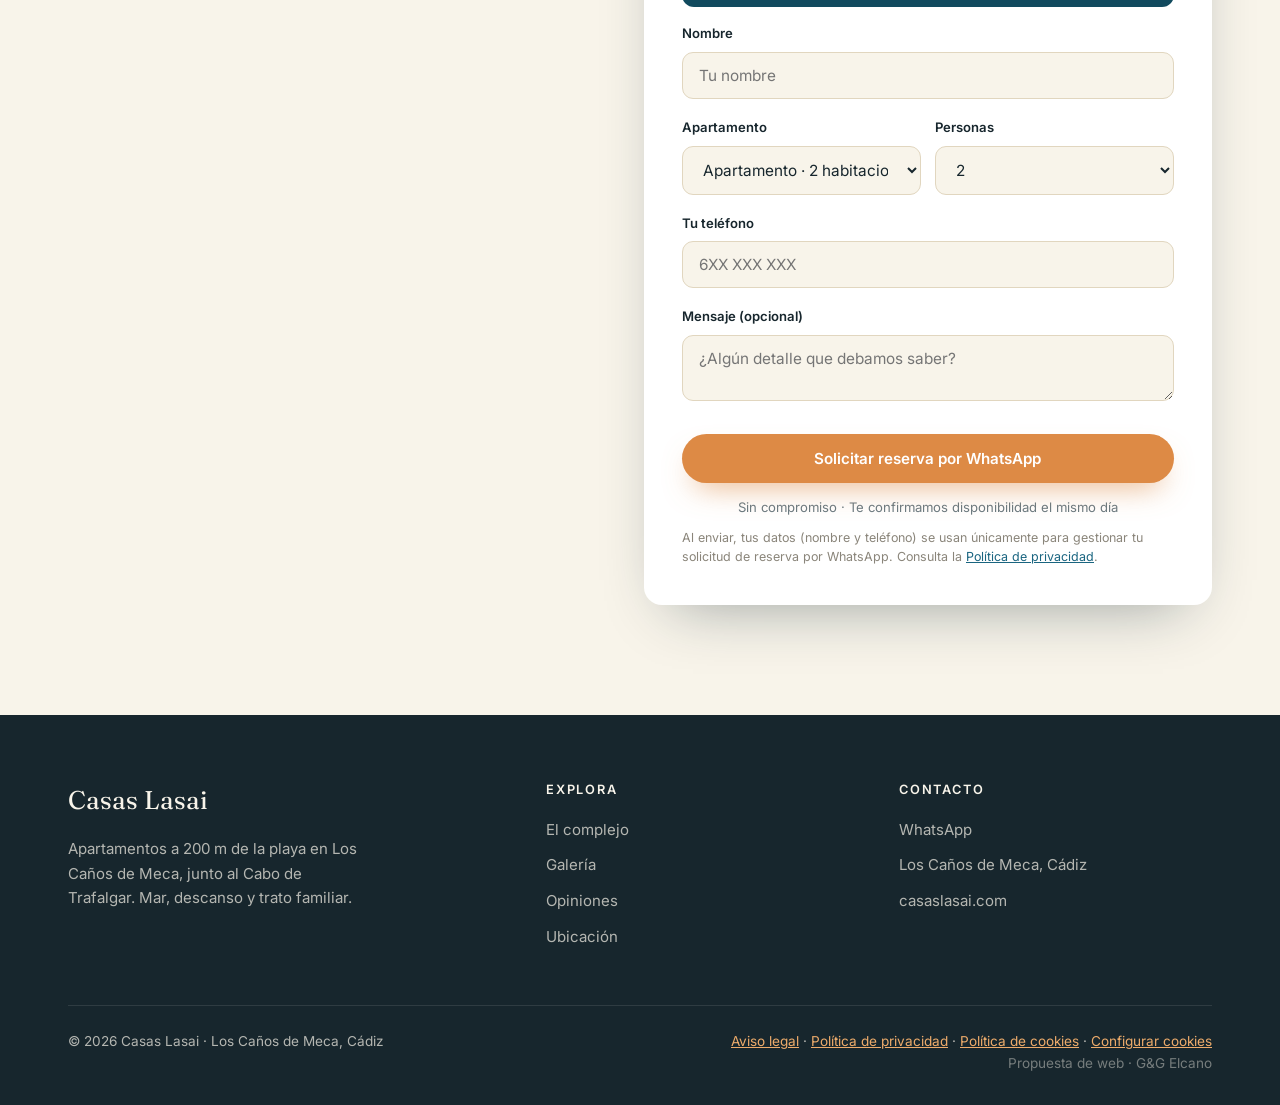
==== commit 7166991f: "Capa visual premium: hero animado, badges de cristal, micro-animaciones y sello Google - Hero con en" ====
--- a/index.html
+++ b/index.html
@@ -357,7 +357,7 @@
 <section class="pad" id="opiniones"><div class="wrap">
   <div class="section-head center reveal"><div class="eyebrow" data-i18n="opEye">Opiniones</div><h2 data-i18n="opH2">Lo que dicen quienes ya han venido</h2></div>
   <div class="reviews-top reveal">
-    <div class="score-big"><div class="n">5,0</div><div class="stars">★★★★★</div><div class="src" data-i18n="opSrc">en Google · 40 opiniones</div></div>
+    <div class="score-big"><div class="n">5,0</div><div class="stars">★★★★★</div><div class="src"><svg class="g-ico" viewBox="0 0 48 48" aria-hidden="true"><path fill="#4285F4" d="M45.12 24.5c0-1.56-.14-3.06-.4-4.5H24v8.51h11.84c-.51 2.75-2.06 5.08-4.39 6.64v5.52h7.11c4.16-3.83 6.56-9.47 6.56-16.17z"/><path fill="#34A853" d="M24 46c5.94 0 10.92-1.97 14.56-5.33l-7.11-5.52c-1.97 1.32-4.49 2.1-7.45 2.1-5.73 0-10.58-3.87-12.31-9.07H4.34v5.7C7.96 41.07 15.4 46 24 46z"/><path fill="#FBBC05" d="M11.69 28.18C11.25 26.86 11 25.45 11 24s.25-2.86.69-4.18v-5.7H4.34A21.98 21.98 0 0 0 2 24c0 3.55.85 6.91 2.34 9.88l7.35-5.7z"/><path fill="#EA4335" d="M24 10.75c3.23 0 6.13 1.11 8.41 3.29l6.31-6.31C34.91 4.18 29.93 2 24 2 15.4 2 7.96 6.93 4.34 14.12l7.35 5.7c1.73-5.2 6.58-9.07 12.31-9.07z"/></svg> <span data-i18n="opSrc">en Google · 40 opiniones</span></div></div>
   </div>
   <div class="reviews-carousel reveal">
     <button type="button" class="rev-arrow rev-prev" id="revPrev" aria-label="Anterior">‹</button>
--- a/assets/eguzki.css
+++ b/assets/eguzki.css
@@ -193,3 +193,91 @@
   .reviews-top{gap:20px}.parallax{background-attachment:scroll;min-height:48vh}
   .stats-grid{grid-template-columns:1fr;gap:24px}.stat+.stat{border-left:none}
 }
+
+/* ============================================================
+   PREMIUM PASS — refinamiento boutique (G&G Elcano)
+   ============================================================ */
+
+/* — Tipografía más fina y equilibrada — */
+h1,h2,h3,h4{text-wrap:balance}
+.section-head p,.split .copy p,.hero p,.loc-copy p,.contact-info p{text-wrap:pretty}
+
+/* — Anclas: que el título no quede bajo el header fijo — */
+section[id],div[id]{scroll-margin-top:84px}
+
+/* — Scrollbar fina dorada (solo escritorio) — */
+@media(min-width:900px){
+  html{scrollbar-color:var(--gold) var(--cream-2);scrollbar-width:thin}
+}
+
+/* — Eyebrow con filete boutique — */
+.eyebrow{display:inline-flex;align-items:center;gap:13px}
+.eyebrow::before{content:"";width:34px;height:1px;background:currentColor;opacity:.5}
+.section-head.center .eyebrow,.parallax .pq .eyebrow{justify-content:center}
+.section-head.center .eyebrow::after,.parallax .pq .eyebrow::after{content:"";width:34px;height:1px;background:currentColor;opacity:.5}
+
+/* — Rejilla de la zona equilibrada (3+3 en escritorio) — */
+@media(min-width:901px){.zona-grid{grid-template-columns:repeat(3,1fr)}}
+
+/* — Encabezados de sección con acento dorado — */
+.section-head:not(.center) h2{position:relative;padding-bottom:18px}
+.section-head:not(.center) h2::after{content:"";position:absolute;left:0;bottom:0;width:62px;height:3px;border-radius:3px;background:linear-gradient(90deg,var(--gold),var(--gold-light))}
+.split .copy h2,.loc-copy h2,.contact-info h2{position:relative;padding-bottom:18px}
+.split .copy h2::after,.loc-copy h2::after,.contact-info h2::after{content:"";position:absolute;left:0;bottom:0;width:62px;height:3px;border-radius:3px;background:linear-gradient(90deg,var(--gold),var(--gold-light))}
+.loc-copy h2::after{background:linear-gradient(90deg,var(--gold-light),#fff3)}
+
+/* — Hero: entrada animada y badges tipo cristal — */
+.hero-inner>*{opacity:0;animation:heroUp 1s cubic-bezier(.2,.7,.3,1) forwards}
+.hero-inner .eyebrow{animation-delay:.15s}
+.hero-inner h1{animation-delay:.30s}
+.hero-inner p{animation-delay:.46s}
+.hero-inner .hero-cta{animation-delay:.62s}
+.hero-inner .hero-badges{animation-delay:.78s}
+@keyframes heroUp{from{opacity:0;transform:translateY(28px)}to{opacity:1;transform:none}}
+.hero h1{text-shadow:0 2px 30px rgba(7,28,38,.35)}
+.hero-badges{gap:14px;margin-top:46px}
+.hero-badge{background:rgba(255,255,255,.09);backdrop-filter:blur(10px);-webkit-backdrop-filter:blur(10px);border:1px solid rgba(255,255,255,.2);padding:9px 17px;border-radius:40px;transition:.35s}
+.hero-badge:hover{background:rgba(255,255,255,.16);transform:translateY(-2px)}
+
+/* — Botones: brillo sutil al pasar — */
+.btn-primary,.btn-dark{position:relative;overflow:hidden}
+.btn-primary::after,.btn-dark::after{content:"";position:absolute;top:0;left:-130%;width:55%;height:100%;background:linear-gradient(120deg,transparent,rgba(255,255,255,.4),transparent);transform:skewX(-20deg);transition:left .7s ease;pointer-events:none}
+.btn-primary:hover::after,.btn-dark:hover::after{left:140%}
+.btn{will-change:transform}
+
+/* — Tarjetas: elevación uniforme al pasar — */
+.room-card,.zona-card,.io-card,.review{transition:transform .45s cubic-bezier(.2,.7,.3,1),box-shadow .45s ease,border-color .3s}
+.room-card:hover,.zona-card:hover,.io-card:hover,.review:hover{transform:translateY(-7px);box-shadow:0 34px 70px -32px rgba(17,40,50,.55);border-color:rgba(221,138,69,.35)}
+.zona-card:hover .znum{color:var(--gold-light)}
+.zona-card .znum{transition:color .4s}
+
+/* — Reveal escalonado (transition-delay lo pone el JS) — */
+.reveal{will-change:opacity,transform}
+
+/* — Foto principal de los bloques split: marco boutique — */
+.split .imgs::before{content:"";position:absolute;top:-16px;left:-16px;width:120px;height:120px;border-top:2px solid var(--gold);border-left:2px solid var(--gold);border-radius:6px 0 0 0;opacity:.6;z-index:1}
+@media(max-width:980px){.split .imgs::before{display:none}}
+
+/* — Sello de Google en opiniones — */
+.score-big .src{display:inline-flex;align-items:center;gap:7px;justify-content:center}
+.g-ico{width:16px;height:16px;flex:none}
+.score-big .n{position:relative;display:inline-block}
+
+/* — Stats: número con leve subrayado — */
+.stat .num{position:relative;display:inline-block;padding-bottom:6px}
+.stat .num::after{content:"";position:absolute;left:50%;bottom:0;transform:translateX(-50%);width:26px;height:2px;border-radius:2px;background:rgba(238,172,107,.5)}
+
+/* — Marquee: separación más fina — */
+.marquee span i{color:rgba(255,255,255,.7)}
+
+/* — Lightbox: aparición suave — */
+.lightbox{transition:opacity .3s ease;opacity:0}
+.lightbox.open{opacity:1}
+.lightbox img{animation:lbIn .45s cubic-bezier(.2,.7,.3,1)}
+@keyframes lbIn{from{opacity:0;transform:scale(.96)}to{opacity:1;transform:none}}
+
+/* — Respeta a quien prefiere menos movimiento — */
+@media(prefers-reduced-motion:reduce){
+  .hero-inner>*{animation:none;opacity:1}
+  *{animation-duration:.001ms!important;transition-duration:.05ms!important}
+}
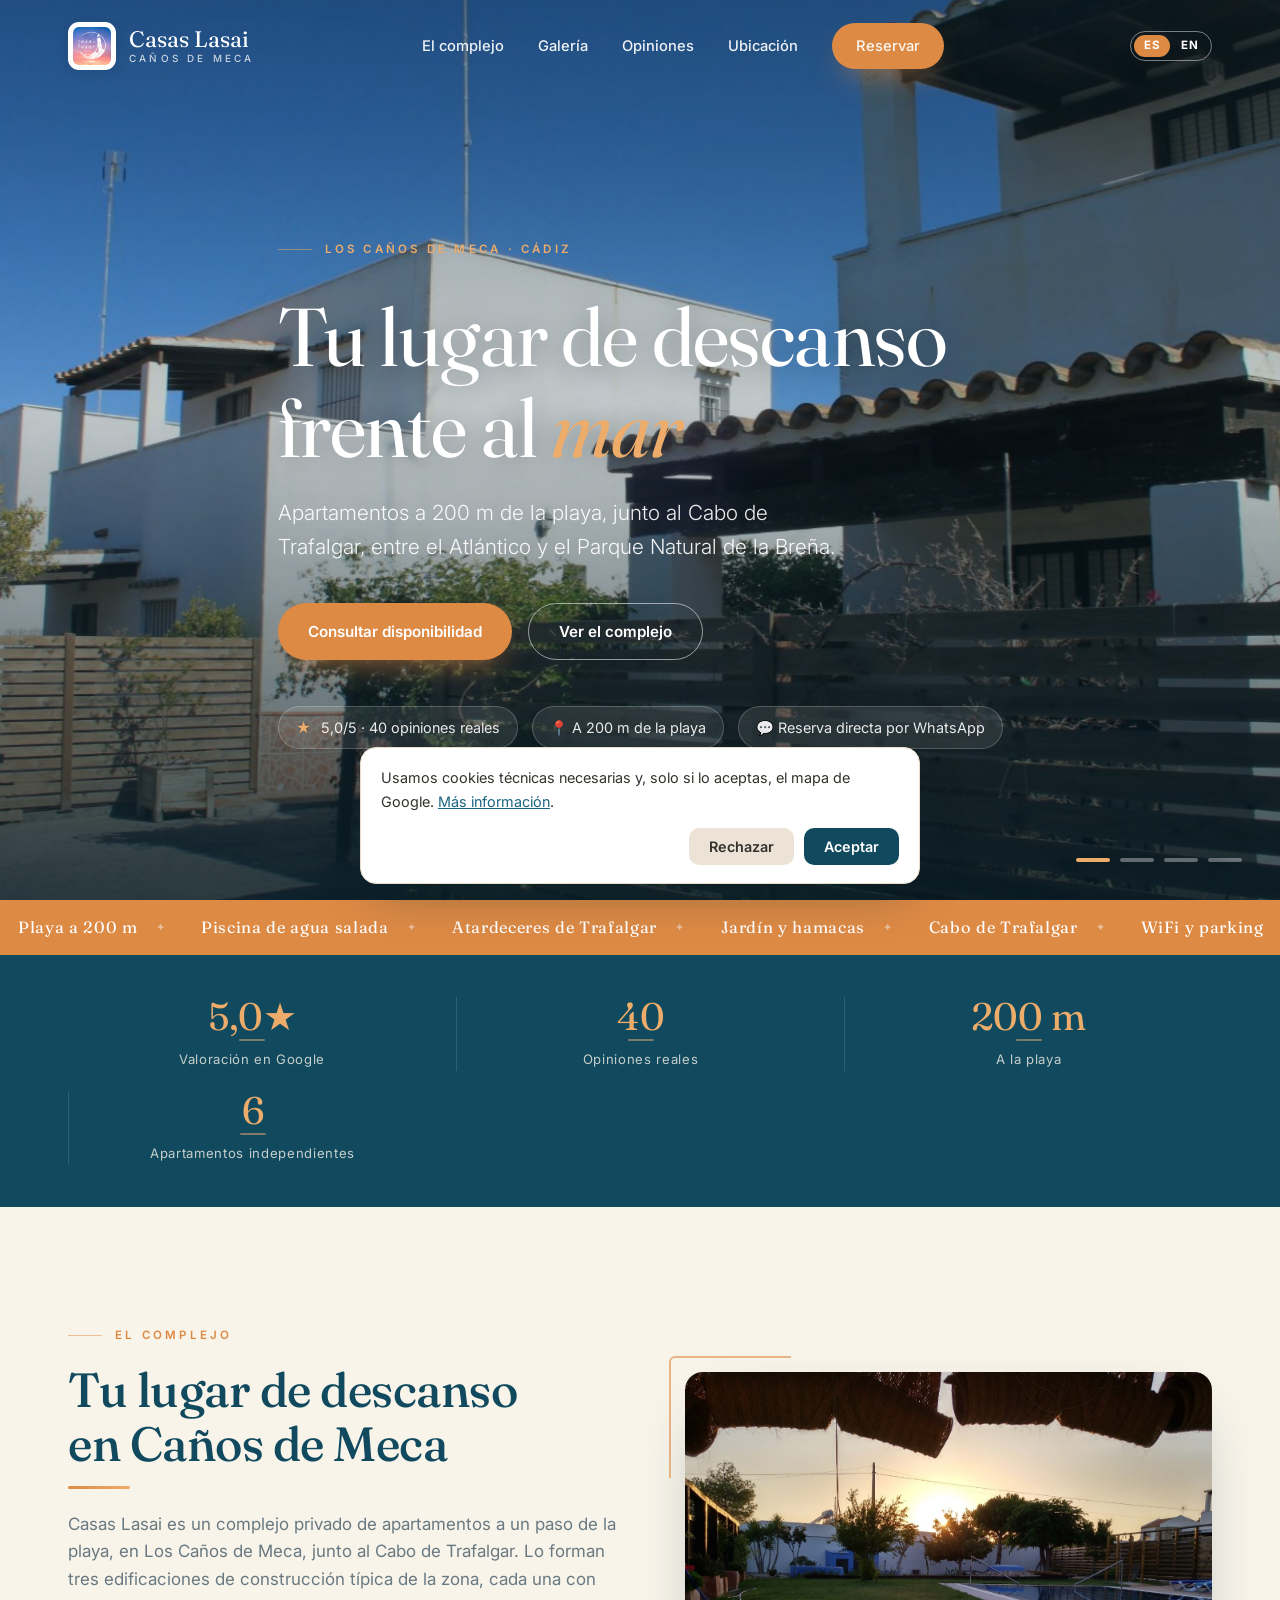
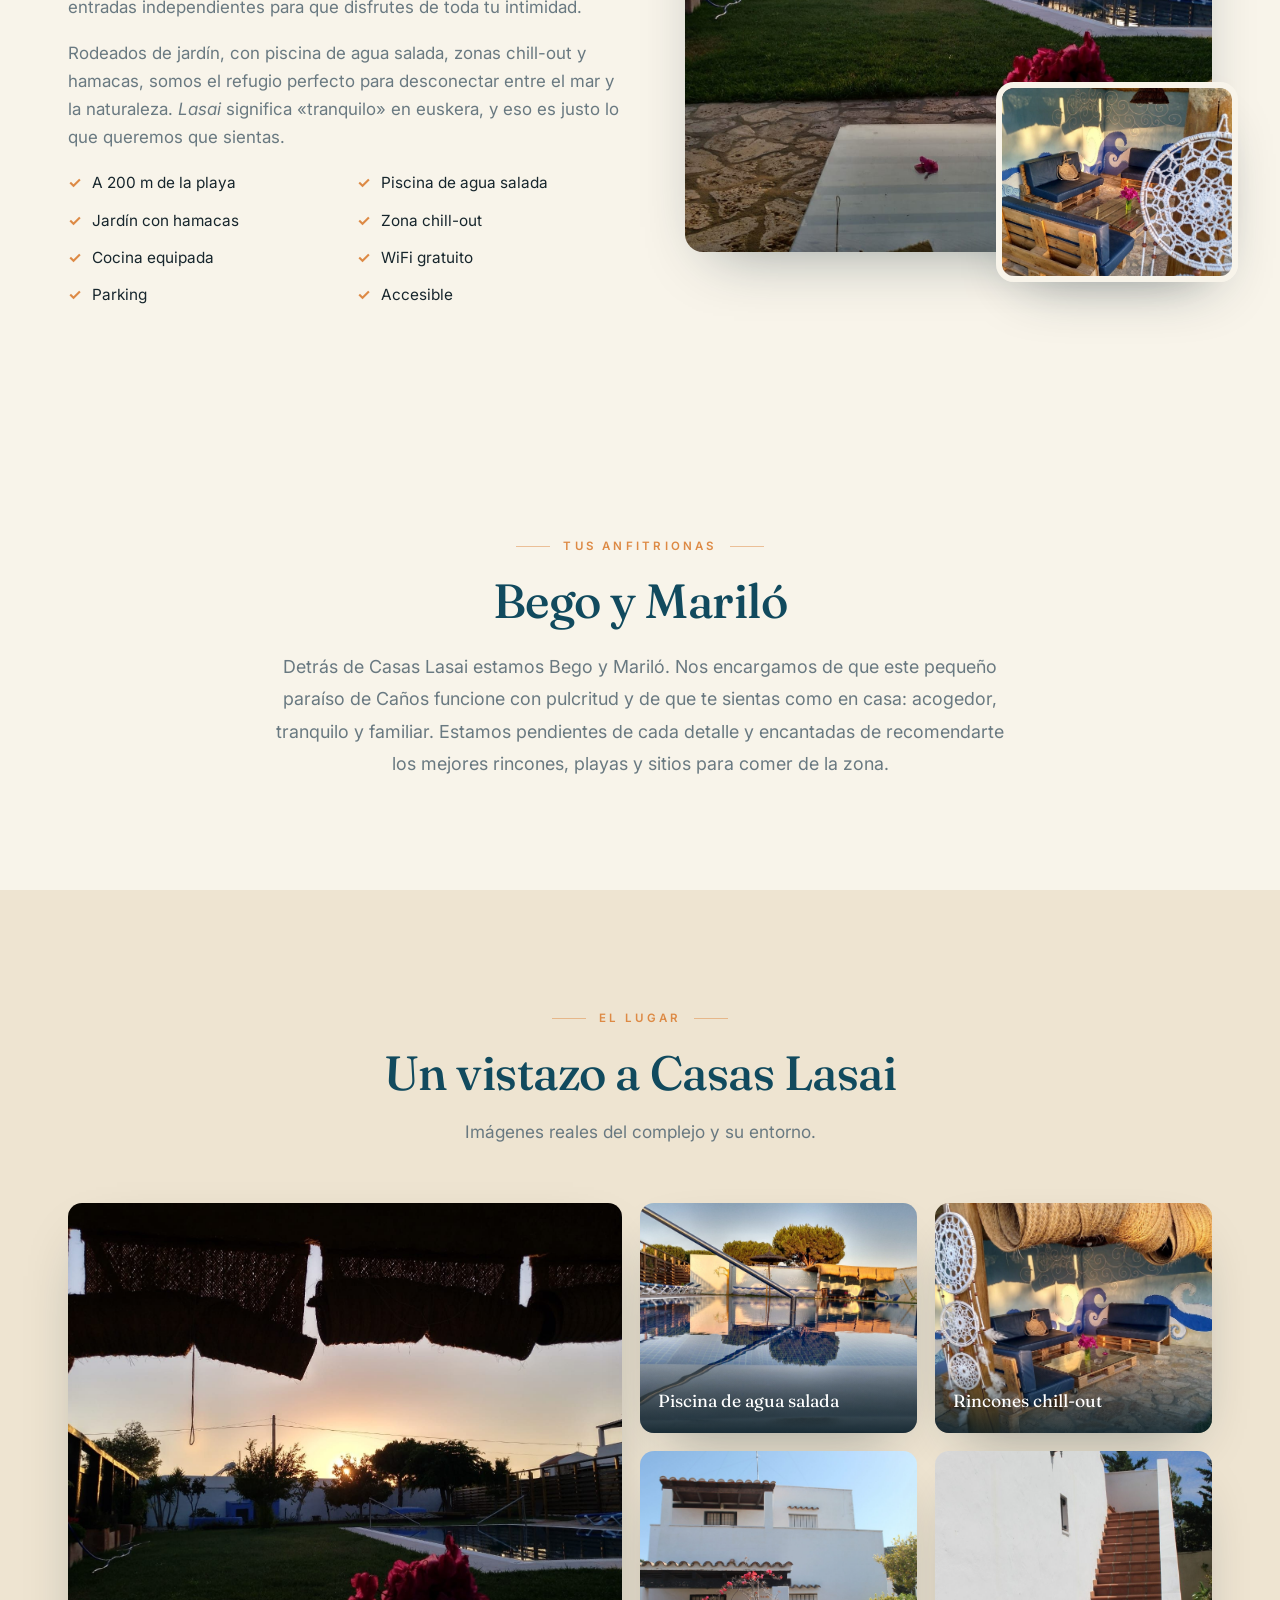
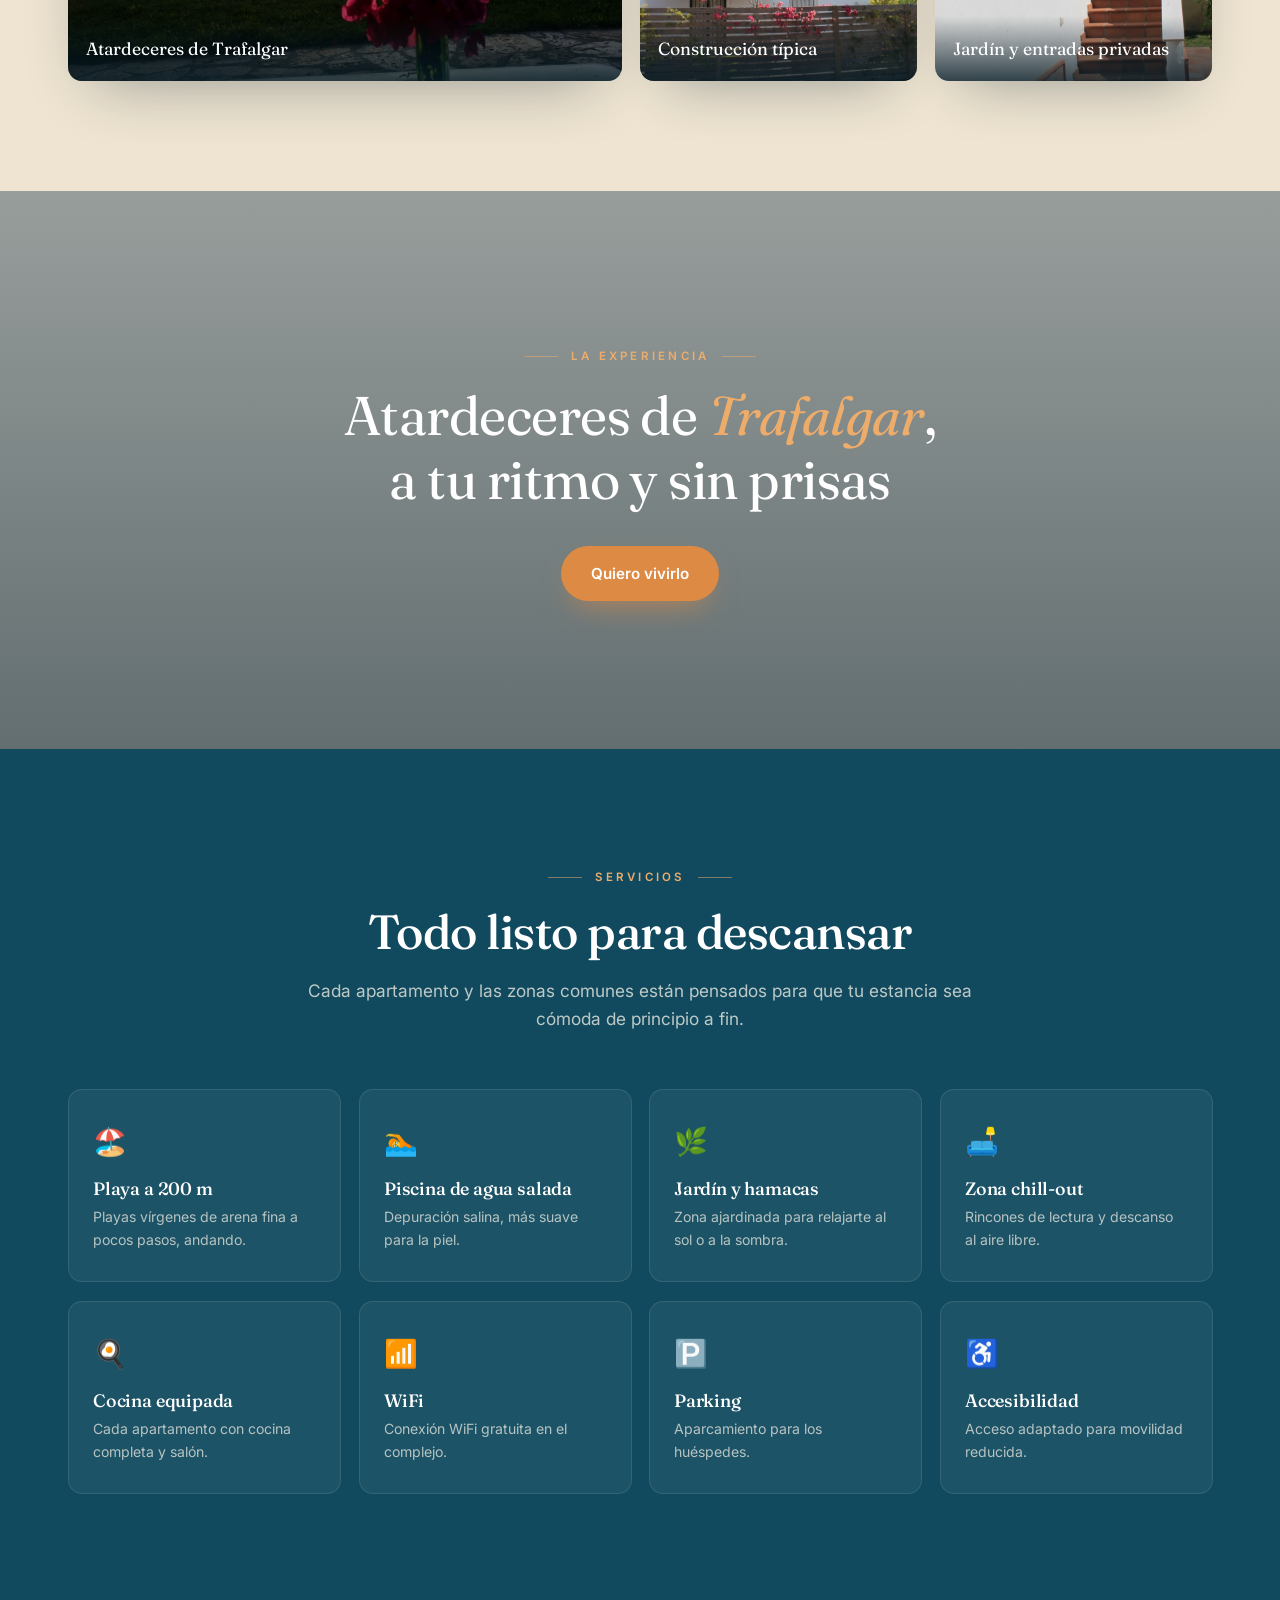
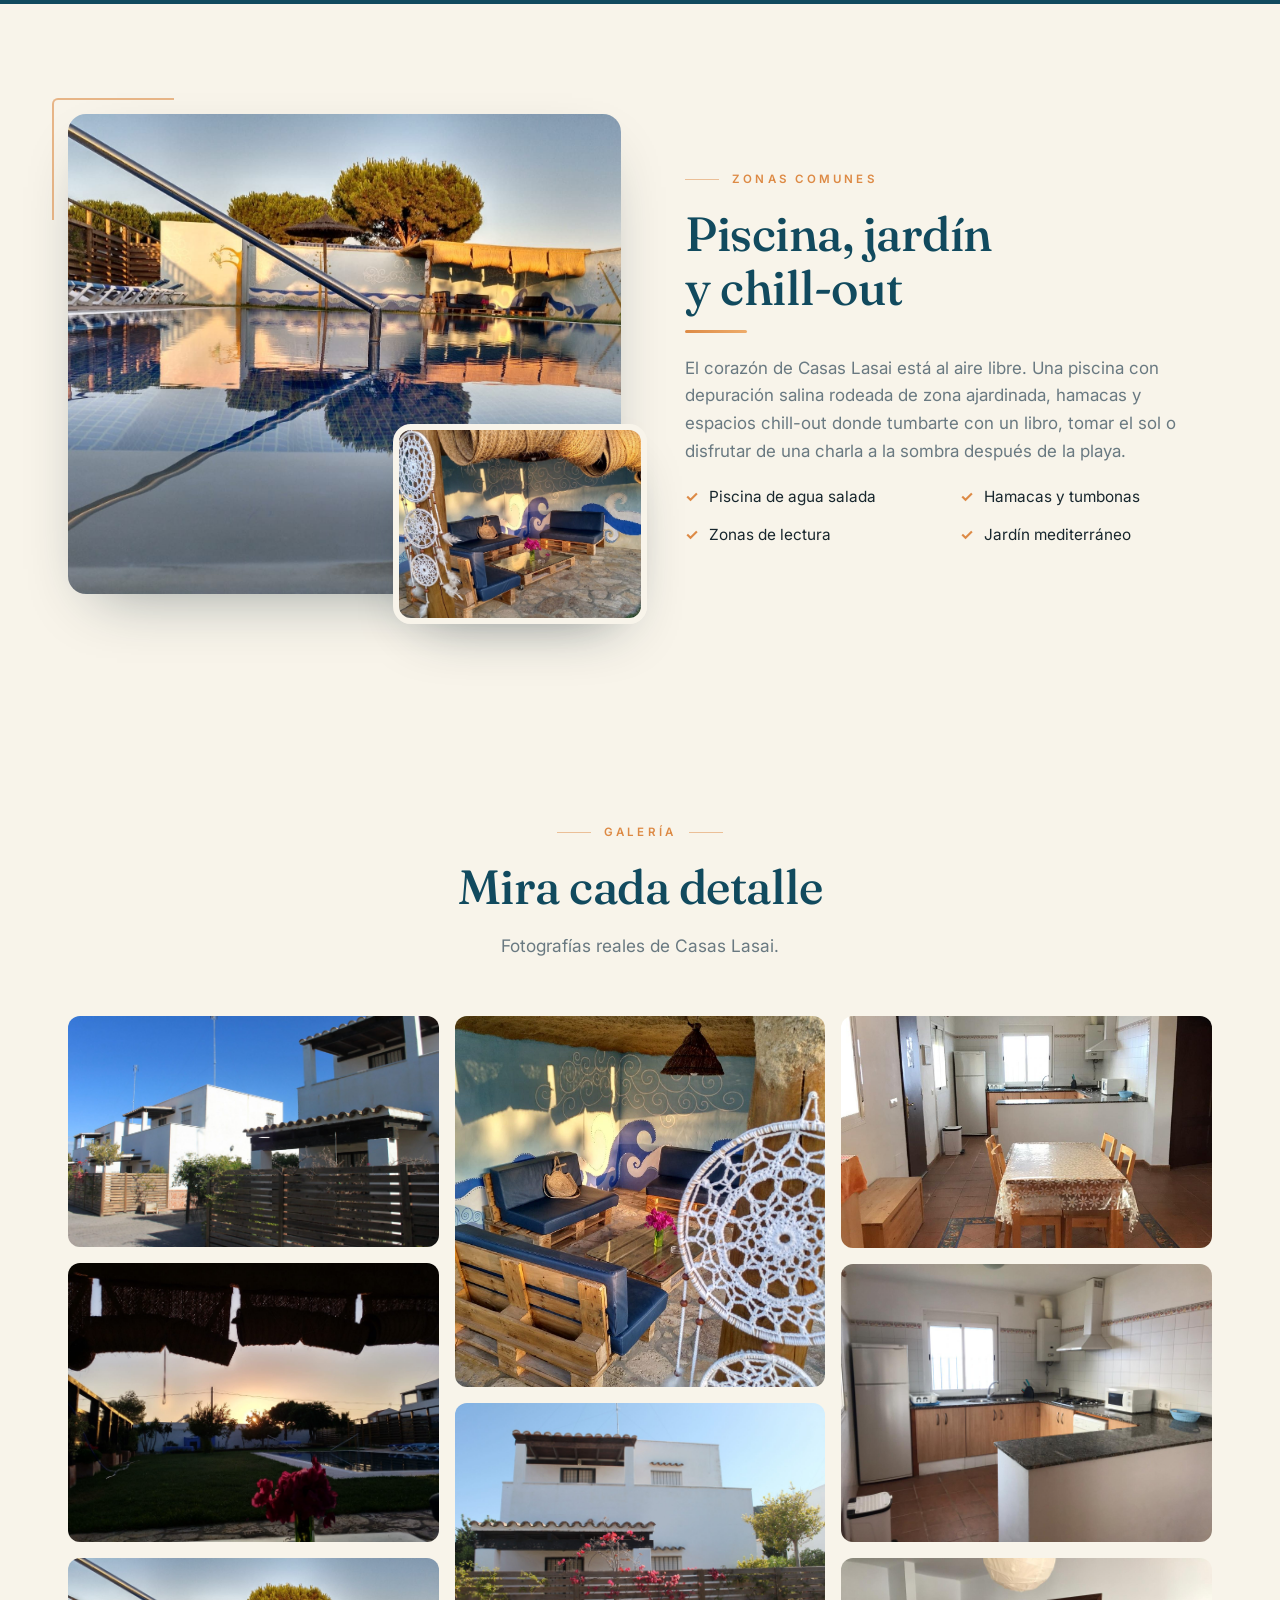
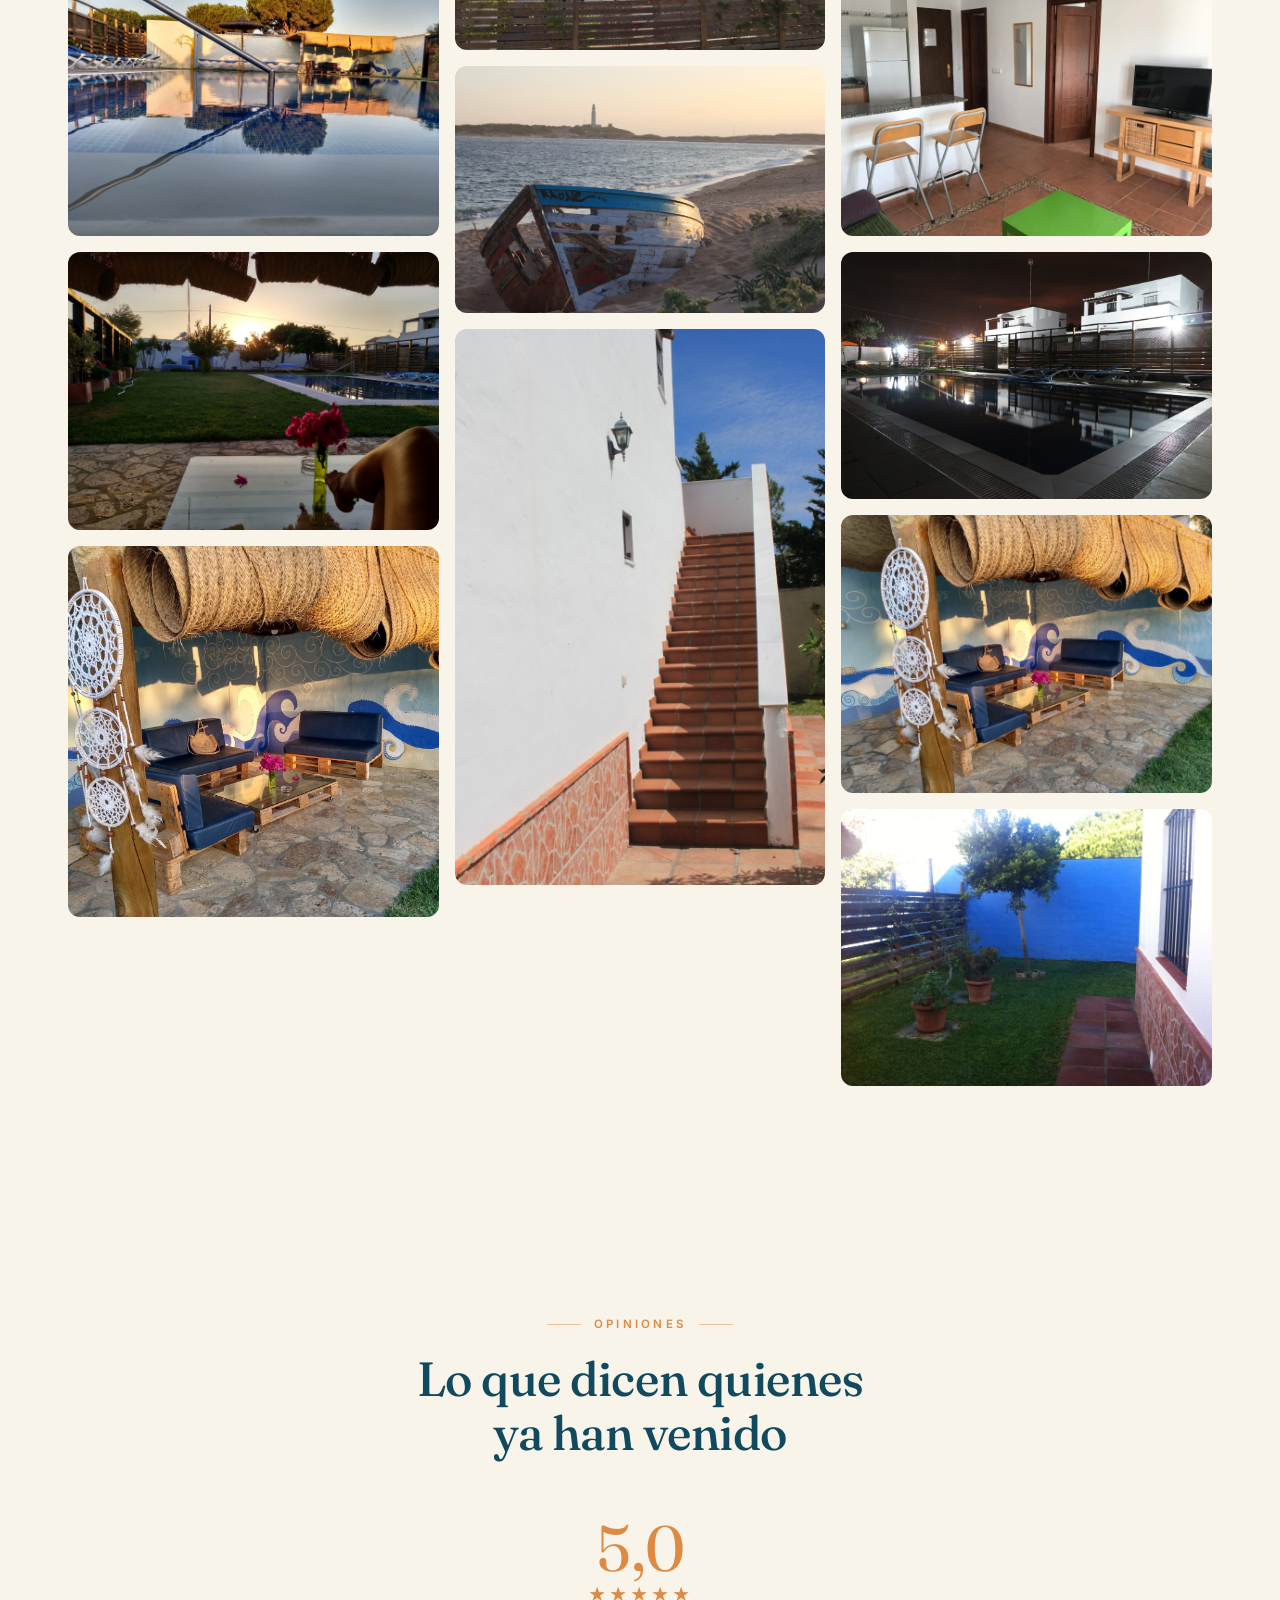
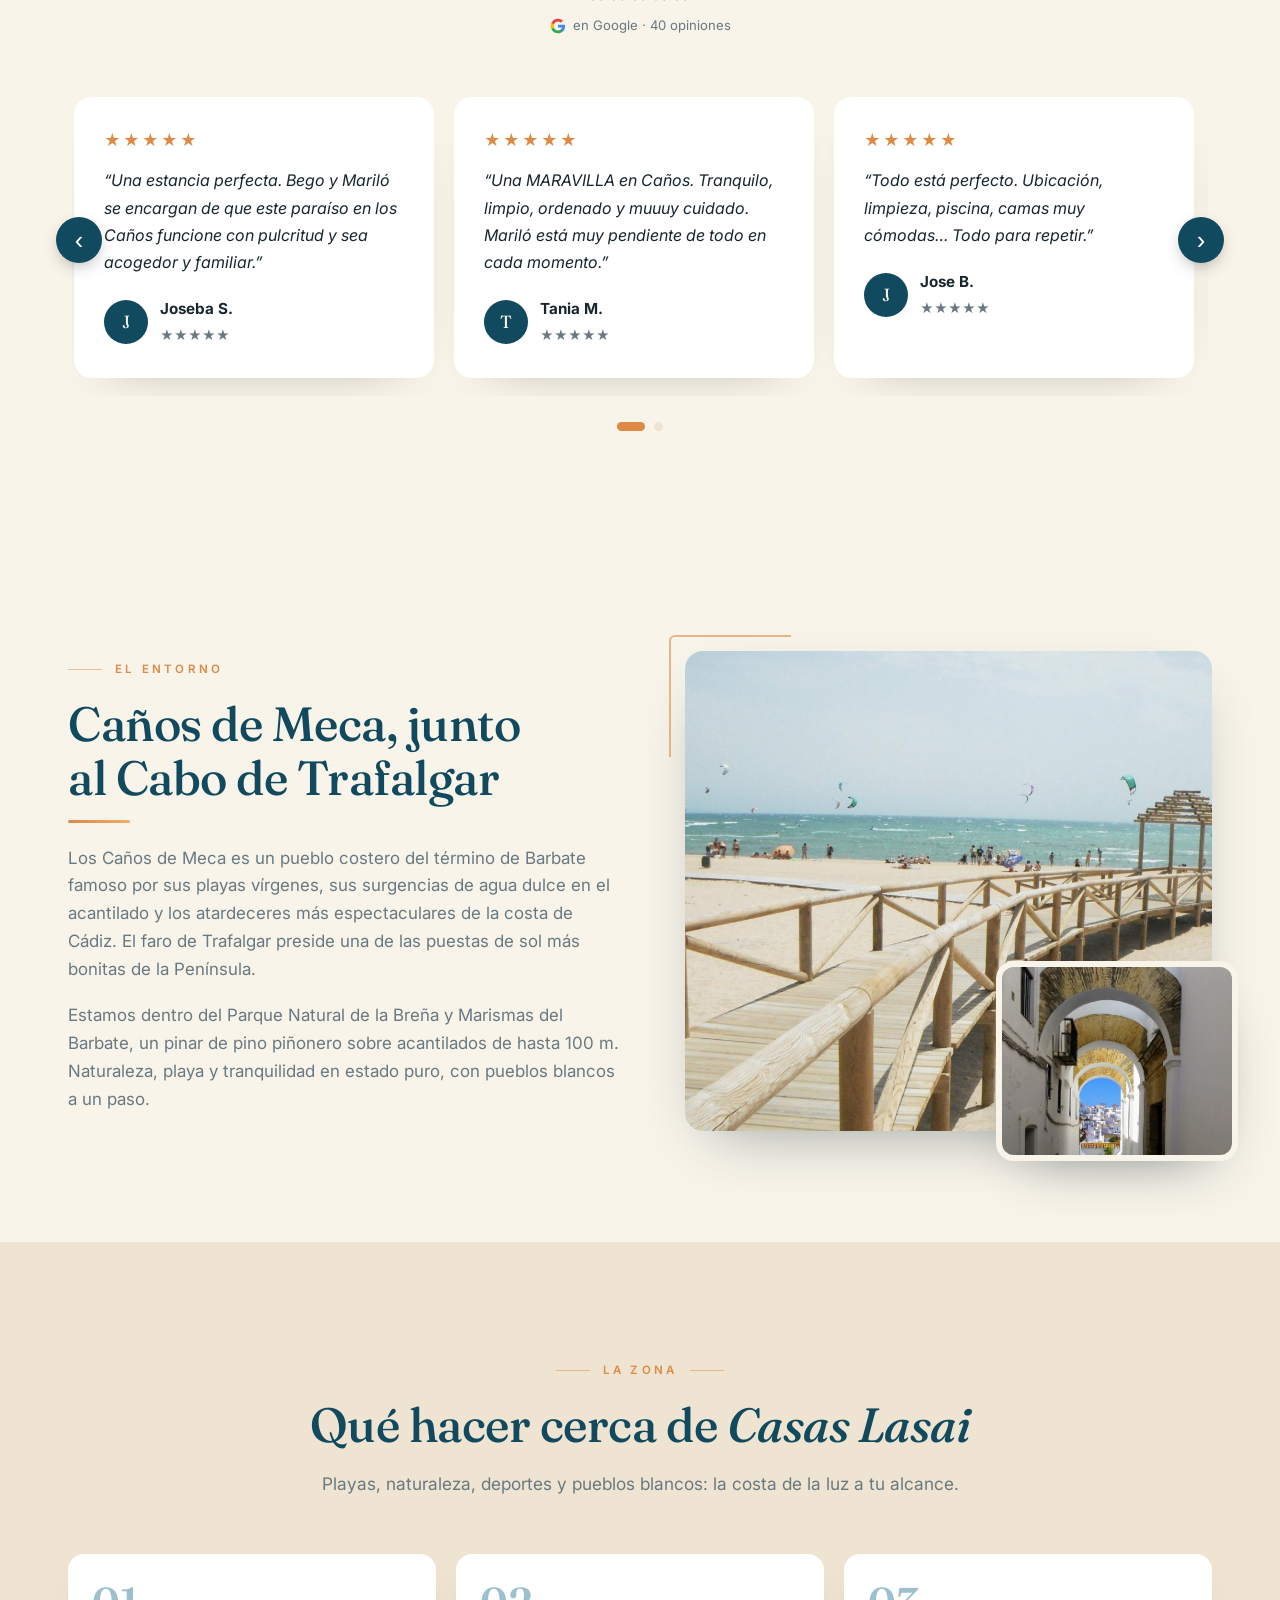
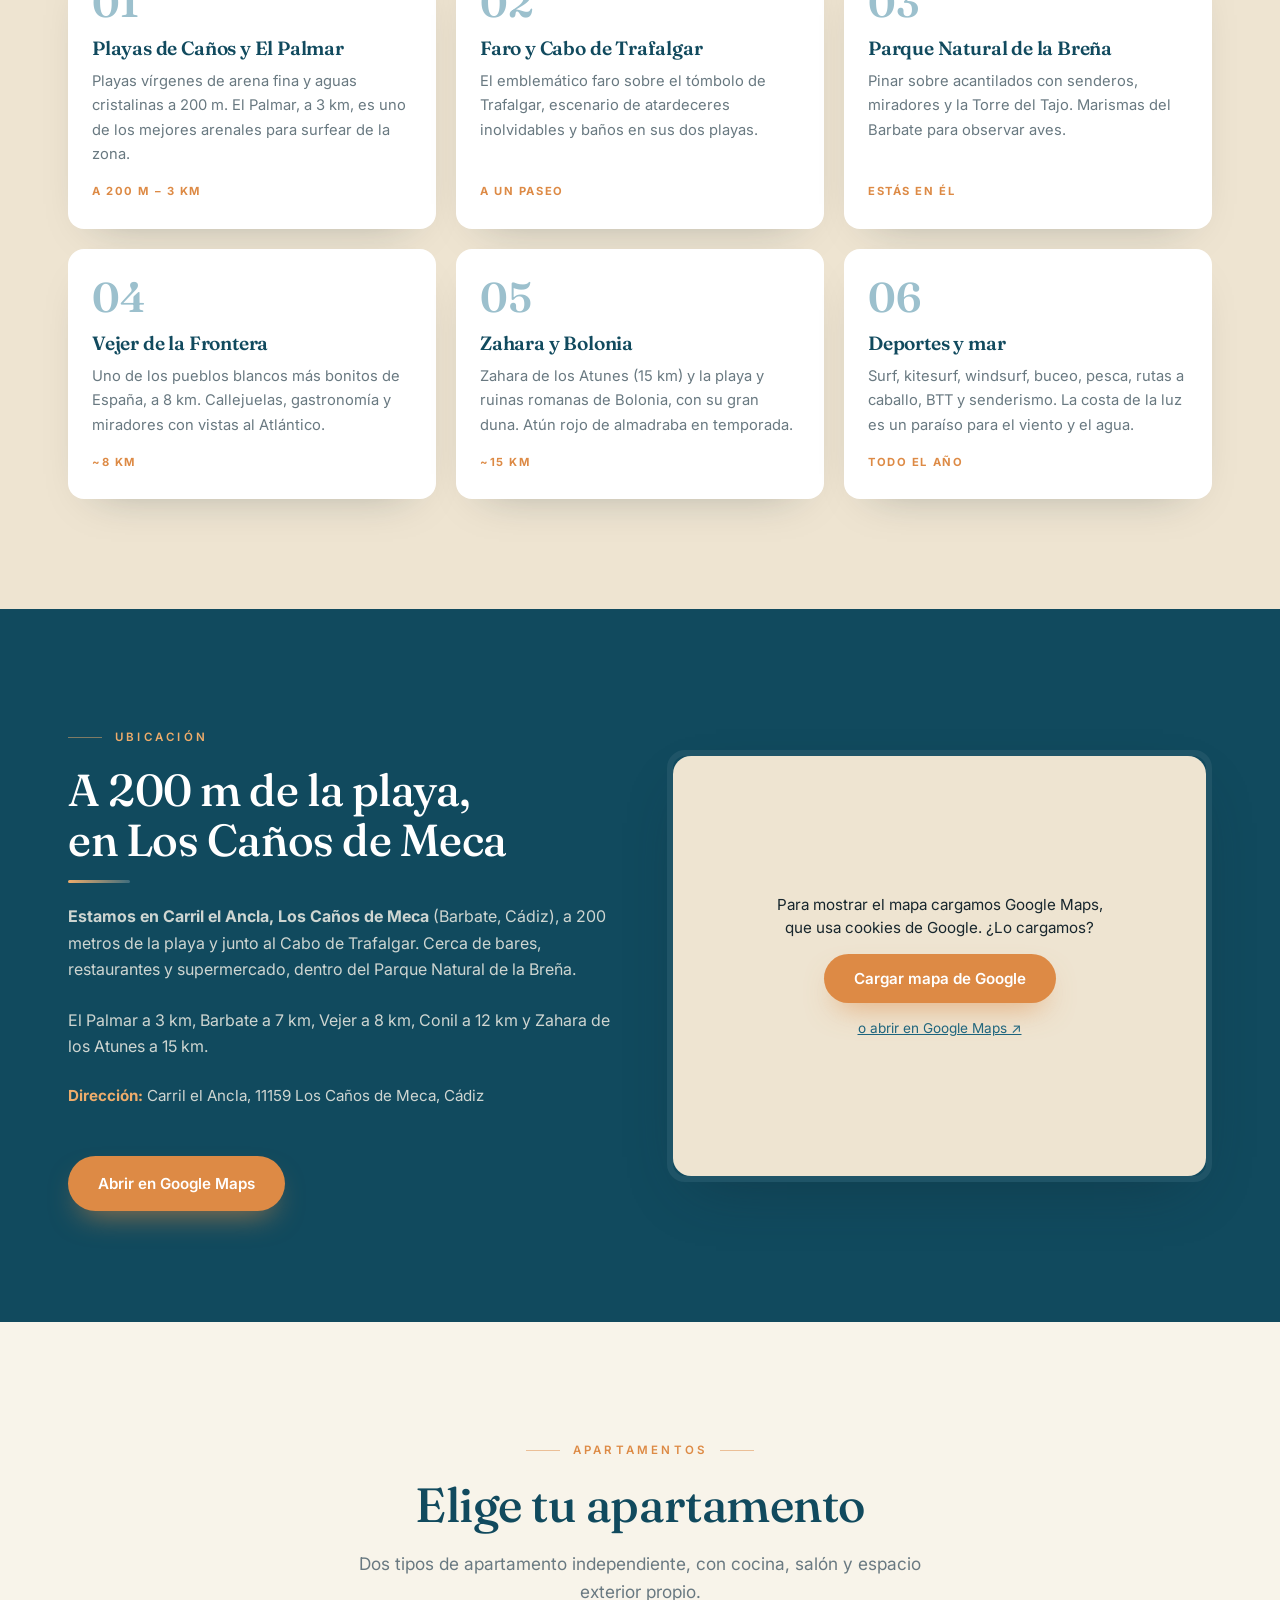
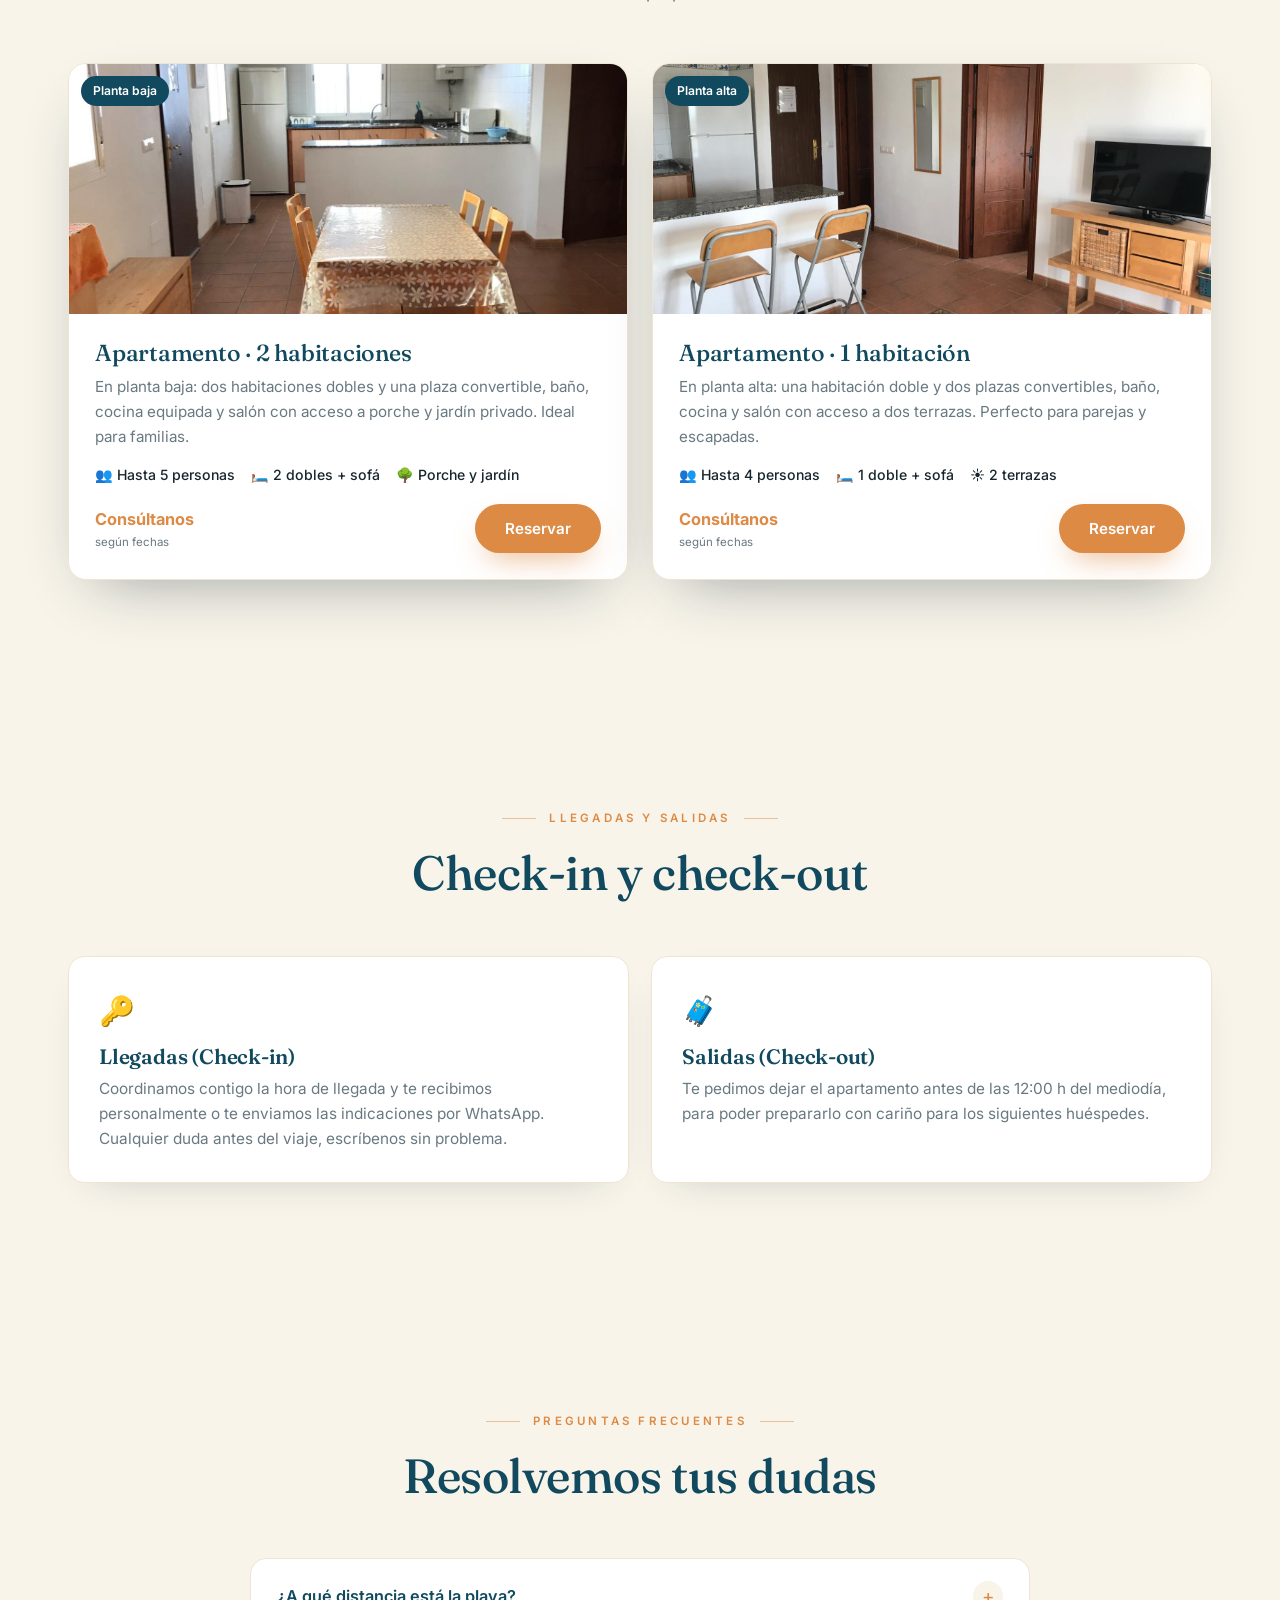
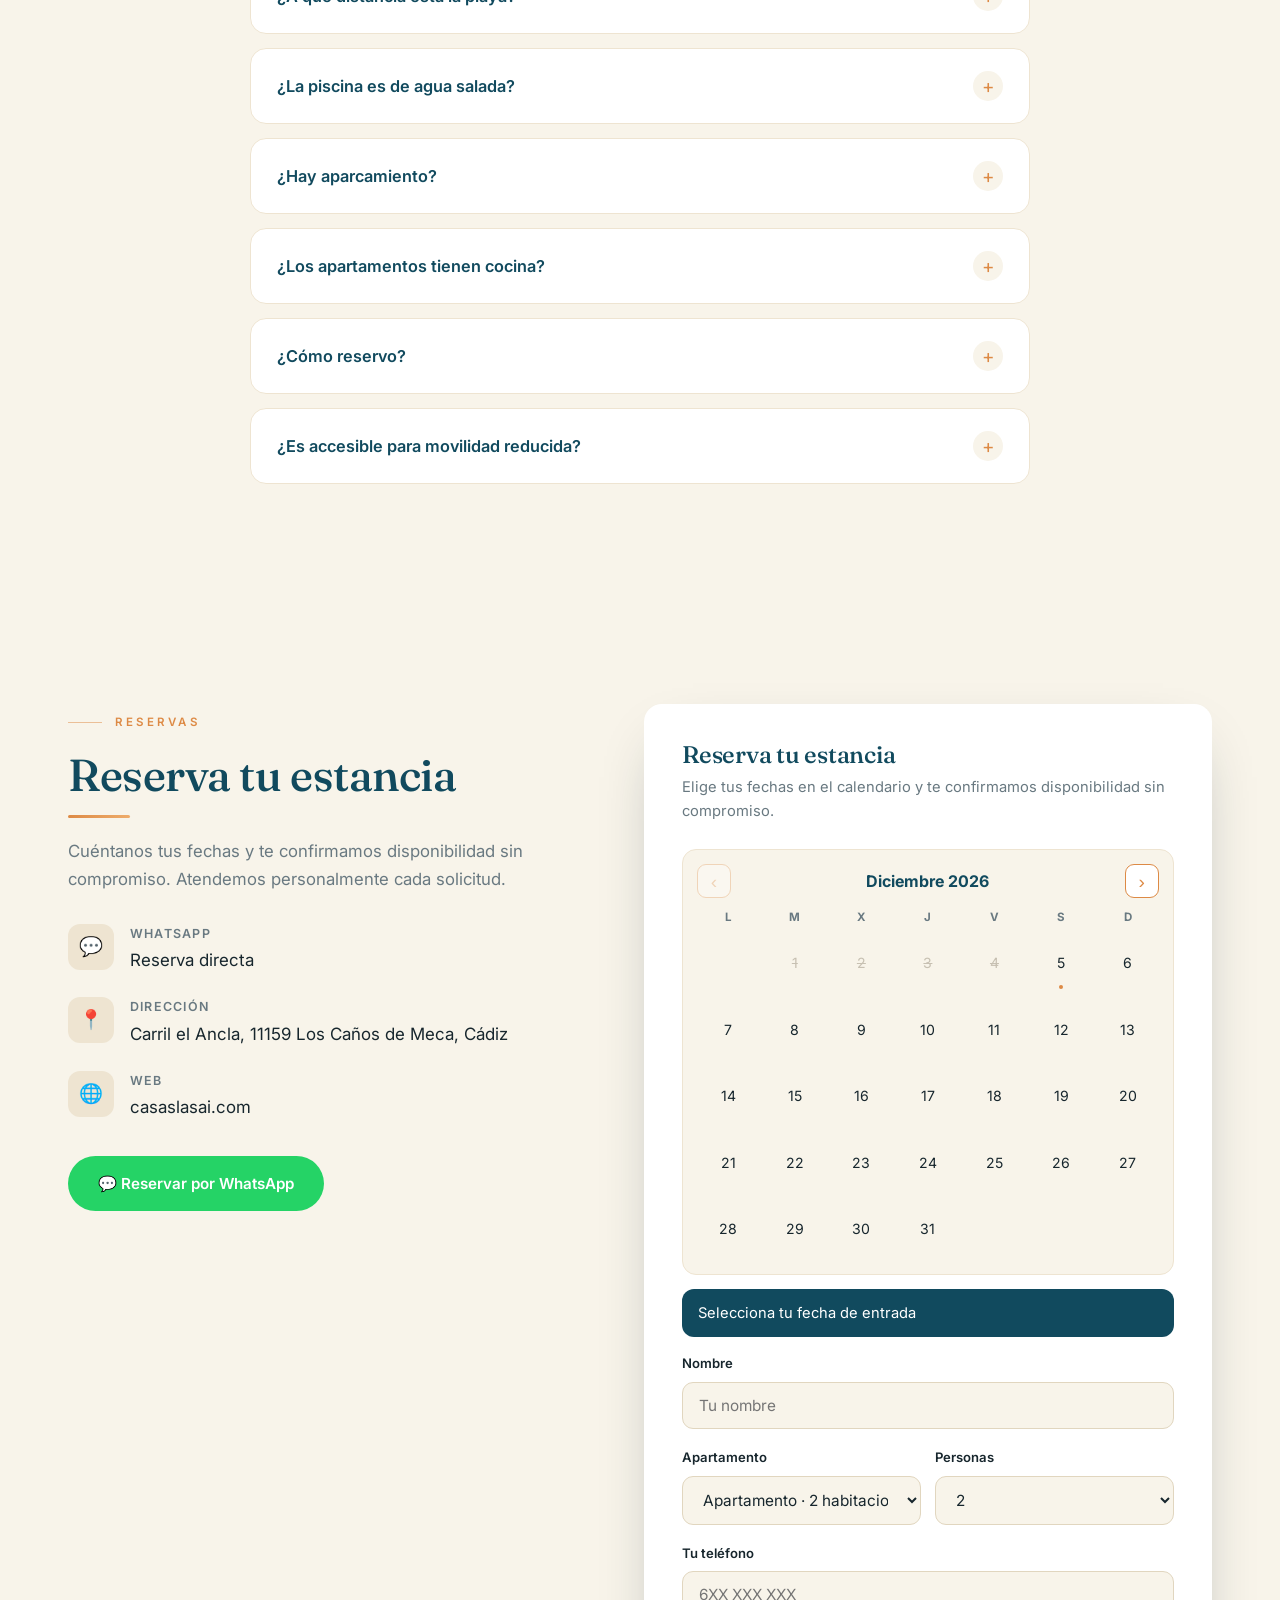
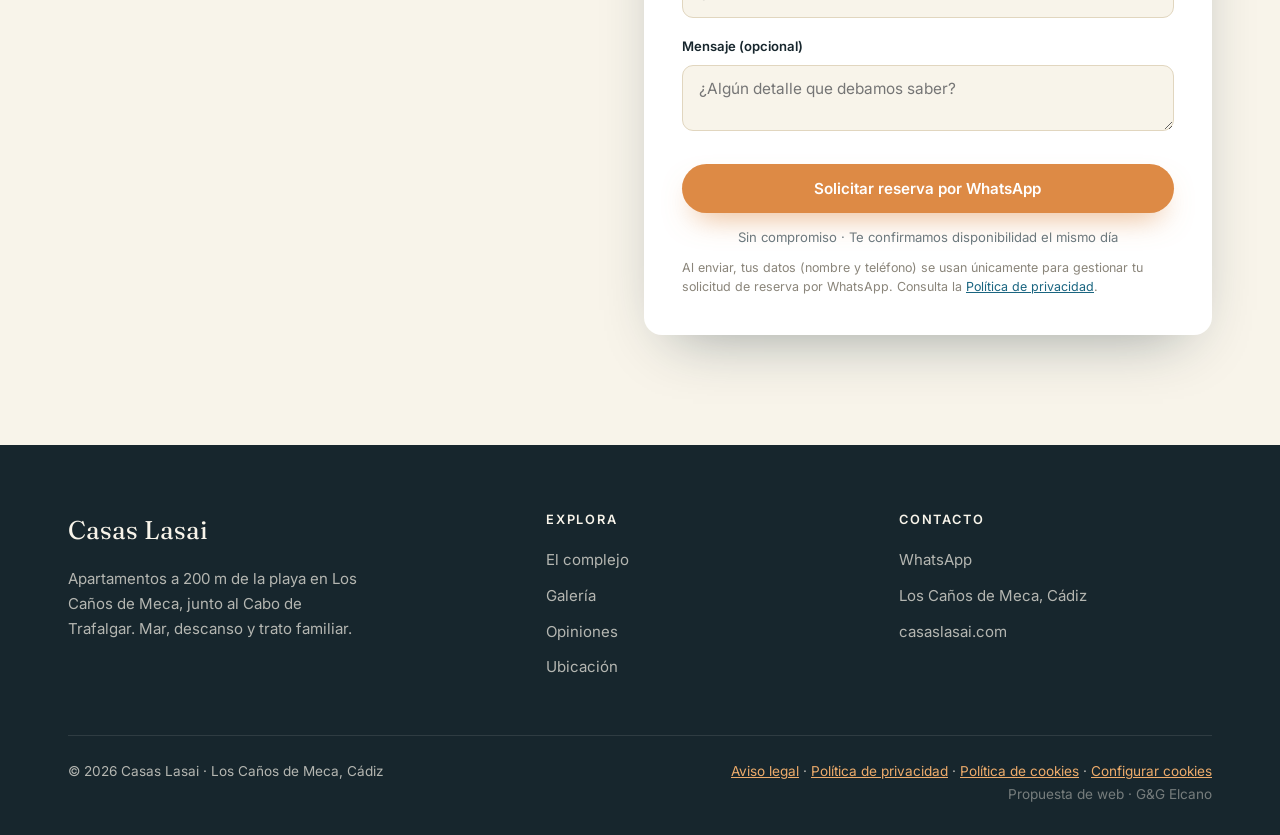
==== commit 9710f941: "Reseñas: carrusel paginado por paneles + puntos, flechas y auto-avance - Activa el carrusel real (un" ====
--- a/index.html
+++ b/index.html
@@ -369,6 +369,7 @@
       <div class="review"><div class="stars">★★★★★</div><p>“Es la segunda vez que vamos de vacaciones a Los Caños de Meca. ¡Sitio fantástico para disfrutar de la costa gaditana!”</p><div class="who"><span class="av">L</span><div><b>Lucía A.</b><small>★★★★★</small></div></div></div>
     </div>
     <button type="button" class="rev-arrow rev-next" id="revNext" aria-label="Siguiente">›</button>
+    <div class="rev-dots" id="revDots" role="tablist" aria-label="Páginas de opiniones"></div>
   </div>
 </div></section>
 
@@ -785,14 +786,54 @@
     if(r)r.scrollIntoView({behavior:'smooth'});
   }));
 
-  // ---------- Carrusel de opiniones ----------
-  const track=document.getElementById('reviewsTrack'),rp=document.getElementById('revPrev'),rn=document.getElementById('revNext');
-  if(track&&rp&&rn){
-    const upd=()=>{const ov=(track.scrollWidth-track.clientWidth>8)&&window.innerWidth>700;rp.style.display=rn.style.display=ov?'grid':'none';};
-    rp.addEventListener('click',()=>track.scrollBy({left:-380,behavior:'smooth'}));
-    rn.addEventListener('click',()=>track.scrollBy({left:380,behavior:'smooth'}));
-    window.addEventListener('resize',upd);upd();
-  }
+  // ---------- Carrusel de opiniones (paginado por paneles + puntos) ----------
+  (function(){
+    const track=document.getElementById('reviewsTrack');
+    if(!track)return;
+    const rp=document.getElementById('revPrev'),rn=document.getElementById('revNext'),dots=document.getElementById('revDots');
+    const cards=[...track.querySelectorAll('.review')];
+    if(!cards.length)return;
+    let page=0,pages=1,perView=1,step=1,maxScroll=0,auto=null,resizeT=null,scrollT=null;
+    function measure(){
+      const cw=cards[0].getBoundingClientRect().width;
+      const gap=parseFloat(getComputedStyle(track).columnGap||getComputedStyle(track).gap||'20')||20;
+      step=cw+gap;
+      perView=Math.max(1,Math.round(track.clientWidth/step));
+      pages=Math.max(1,Math.ceil(cards.length/perView));
+      maxScroll=Math.max(0,track.scrollWidth-track.clientWidth);
+      if(page>pages-1)page=pages-1;
+    }
+    const posOf=i=>pages>1?Math.round(i*maxScroll/(pages-1)):0;
+    function buildDots(){
+      if(!dots)return;
+      dots.innerHTML='';
+      for(let i=0;i<pages;i++){
+        const b=document.createElement('button');b.type='button';b.setAttribute('role','tab');
+        b.setAttribute('aria-label','Panel '+(i+1)+' de '+pages);
+        if(i===0)b.classList.add('on');
+        b.addEventListener('click',()=>{go(i);restartAuto();});
+        dots.appendChild(b);
+      }
+    }
+    function syncDots(){if(dots)[...dots.children].forEach((d,i)=>{d.classList.toggle('on',i===page);d.setAttribute('aria-selected',i===page);});}
+    function arrows(){const show=pages>1;if(rp)rp.style.display=show?'grid':'none';if(rn)rn.style.display=show?'grid':'none';if(dots)dots.style.display=show?'flex':'none';}
+    function go(i){page=(i+pages)%pages;track.scrollTo({left:posOf(page),behavior:'smooth'});syncDots();}
+    function fromScroll(){const unit=pages>1?maxScroll/(pages-1):1;const p=Math.max(0,Math.min(pages-1,Math.round(track.scrollLeft/unit)));if(p!==page){page=p;syncDots();}}
+    function rebuild(){measure();buildDots();arrows();syncDots();}
+    function startAuto(){if(pages>1&&!auto)auto=setInterval(()=>go(page+1),5000);}
+    function stopAuto(){if(auto){clearInterval(auto);auto=null;}}
+    function restartAuto(){stopAuto();startAuto();}
+    if(rp)rp.addEventListener('click',()=>{go(page-1);restartAuto();});
+    if(rn)rn.addEventListener('click',()=>{go(page+1);restartAuto();});
+    track.addEventListener('scroll',()=>{clearTimeout(scrollT);scrollT=setTimeout(fromScroll,90);},{passive:true});
+    track.addEventListener('mouseenter',stopAuto);
+    track.addEventListener('mouseleave',startAuto);
+    track.addEventListener('touchstart',stopAuto,{passive:true});
+    window.addEventListener('resize',()=>{clearTimeout(resizeT);resizeT=setTimeout(()=>{rebuild();track.scrollTo({left:posOf(page)});},160);});
+    rebuild();startAuto();
+    // exponer para recálculo tras cambio de idioma (no altera textos, solo por si reflow)
+    window._revRebuild=rebuild;
+  })();
 
   // ---------- Cambio de idioma ----------
   function setLang(l){if(!T[l])return;LANG=l;try{localStorage.setItem('cl_lang',l);}catch(e){}applyStatic(l);renderDow();render();sync();}
--- a/assets/eguzki.css
+++ b/assets/eguzki.css
@@ -114,7 +114,7 @@
 .score-big .n{font-family:'Fraunces';font-size:4rem;color:var(--gold);line-height:1}
 .score-big .stars{color:var(--gold);letter-spacing:3px;font-size:1.1rem}
 .score-big .src{font-size:.82rem;color:var(--muted);margin-top:6px}
-.reviews-grid{display:grid;grid-template-columns:repeat(3,1fr);gap:24px}
+/* .reviews-grid: la maqueta el bloque inline como carrusel (flex + scroll-snap) */
 .review{background:#fff;border-radius:var(--radius);padding:30px;box-shadow:0 18px 50px -38px rgba(0,0,0,.4)}
 .review .stars{color:var(--gold);letter-spacing:2px;margin-bottom:14px}
 .review p{font-size:1rem;color:var(--ink);font-style:italic;line-height:1.7}
@@ -179,7 +179,6 @@
   .show-grid .big{grid-column:span 2;grid-row:auto;height:280px}
   .show-grid figure{height:200px}
   .amen-grid{grid-template-columns:1fr 1fr}
-  .reviews-grid{grid-template-columns:1fr}
   .gallery-grid{columns:2}
   .loc-grid,.contact-grid{grid-template-columns:1fr;gap:40px}
   .foot-grid{grid-template-columns:1fr 1fr}
@@ -276,6 +275,15 @@
 .lightbox img{animation:lbIn .45s cubic-bezier(.2,.7,.3,1)}
 @keyframes lbIn{from{opacity:0;transform:scale(.96)}to{opacity:1;transform:none}}
 
+/* — Carrusel de opiniones: paginado por paneles + puntos — */
+.reviews-grid{scrollbar-width:none;-ms-overflow-style:none;scroll-snap-type:none}
+.reviews-grid::-webkit-scrollbar{height:0;width:0;display:none}
+.rev-dots{display:flex;justify-content:center;align-items:center;gap:9px;margin-top:26px}
+.rev-dots button{width:9px;height:9px;padding:0;border:none;border-radius:50%;background:var(--cream-2);cursor:pointer;transition:.35s cubic-bezier(.2,.7,.3,1)}
+.rev-dots button:hover{background:var(--gold-light)}
+.rev-dots button.on{background:var(--gold);width:28px;border-radius:6px}
+.reviews-carousel{padding:0 4px}
+
 /* — Respeta a quien prefiere menos movimiento — */
 @media(prefers-reduced-motion:reduce){
   .hero-inner>*{animation:none;opacity:1}
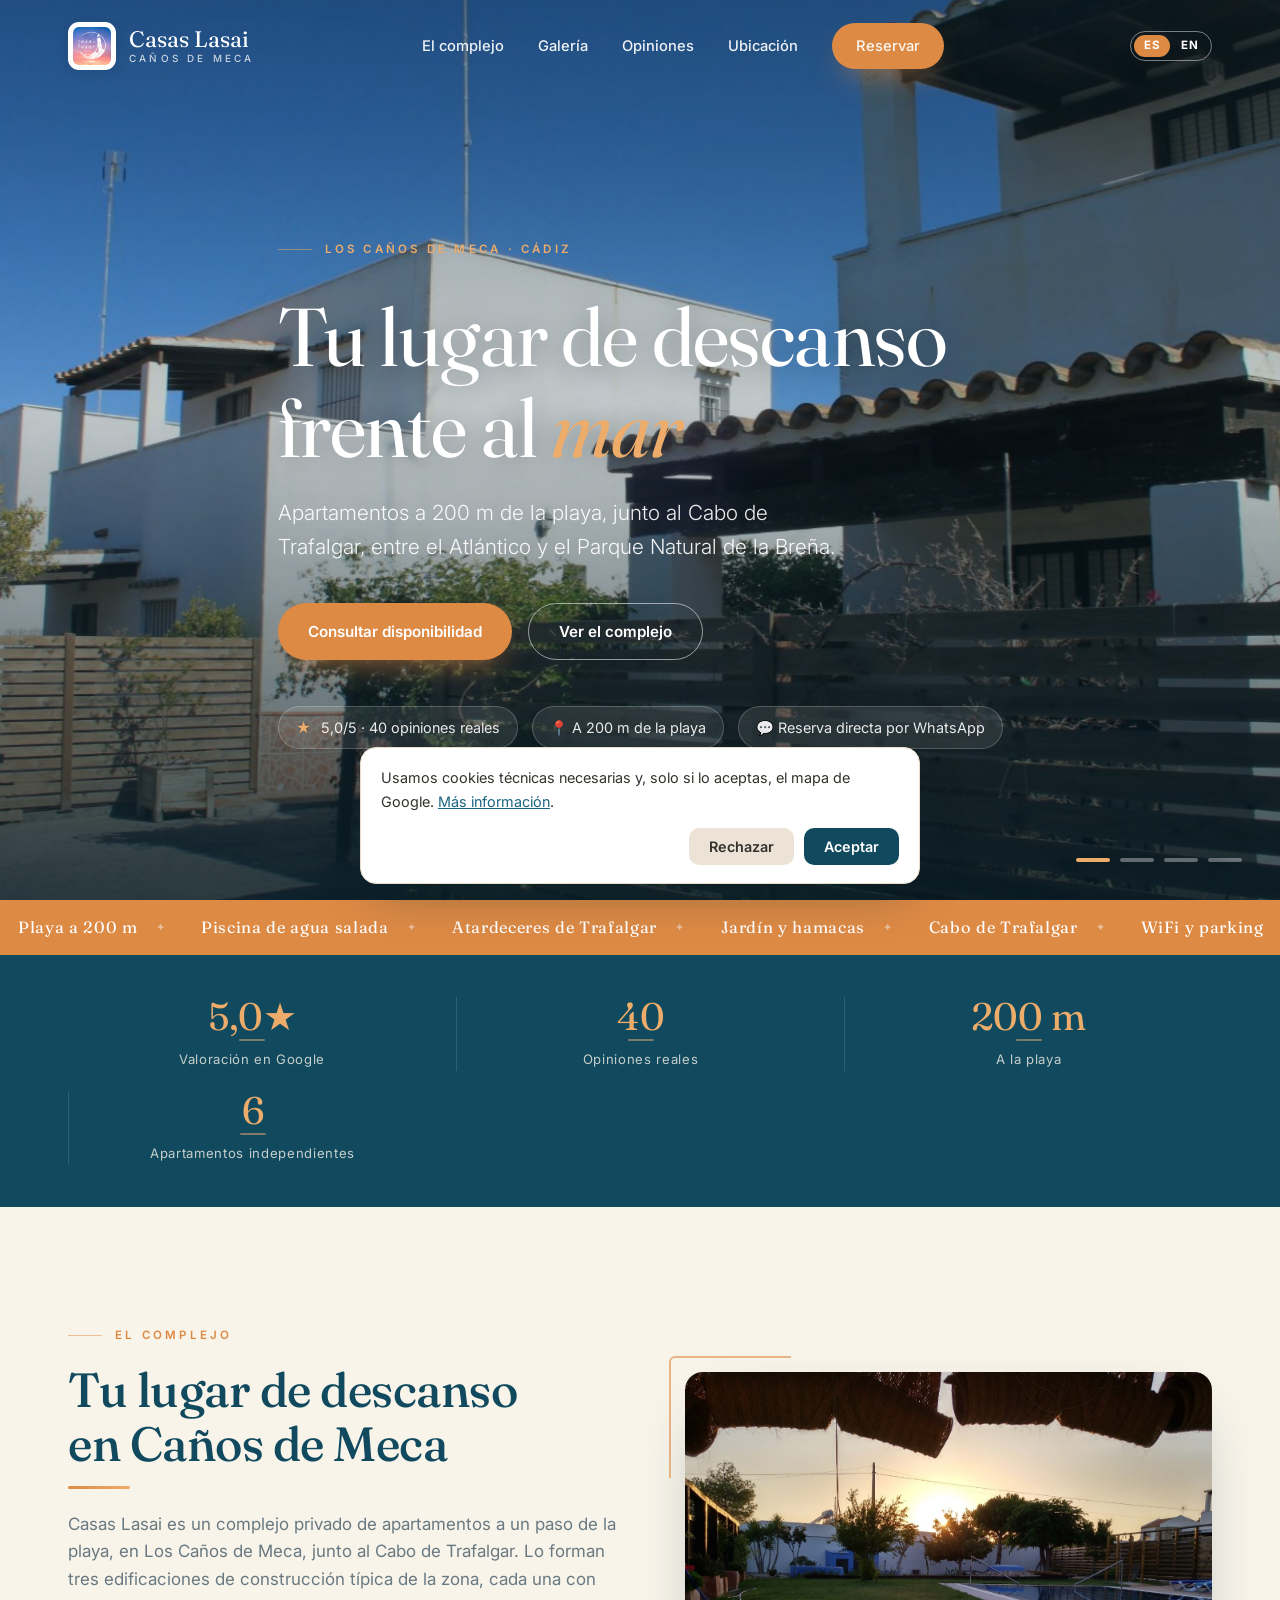
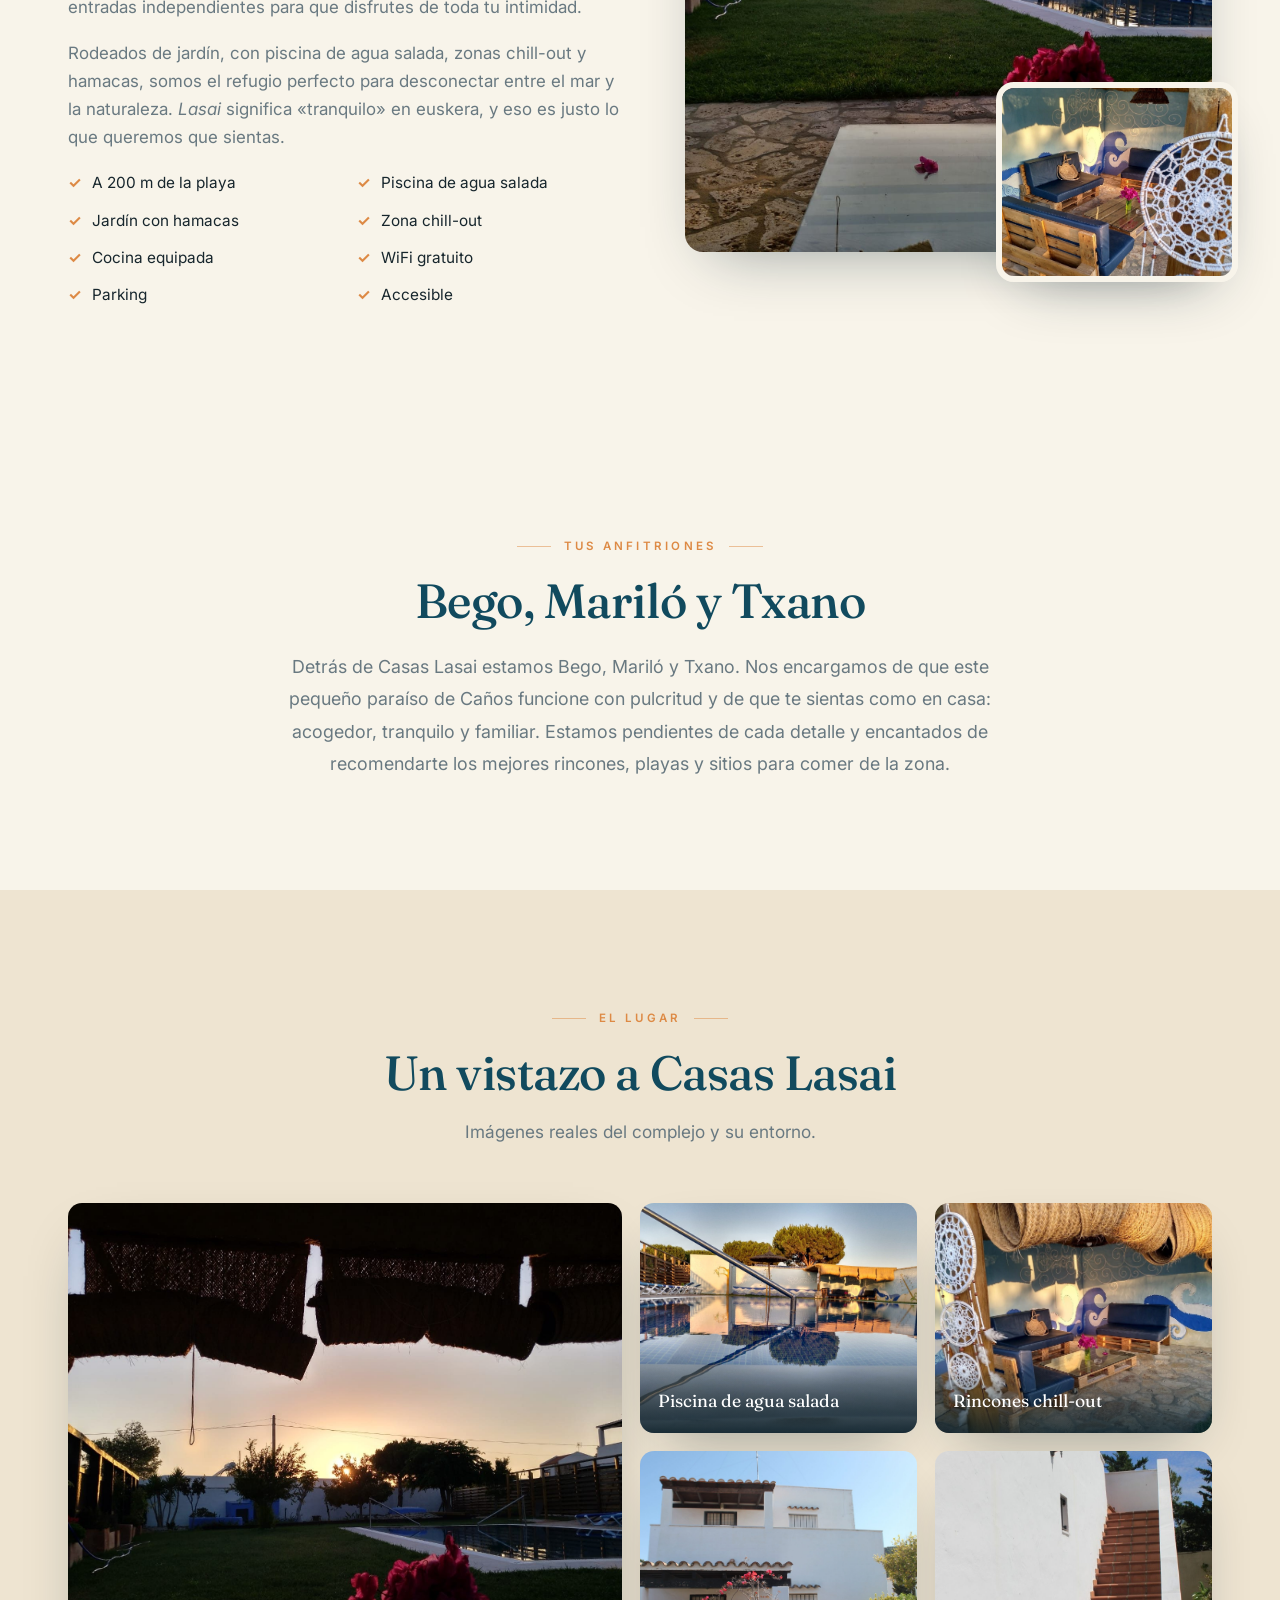
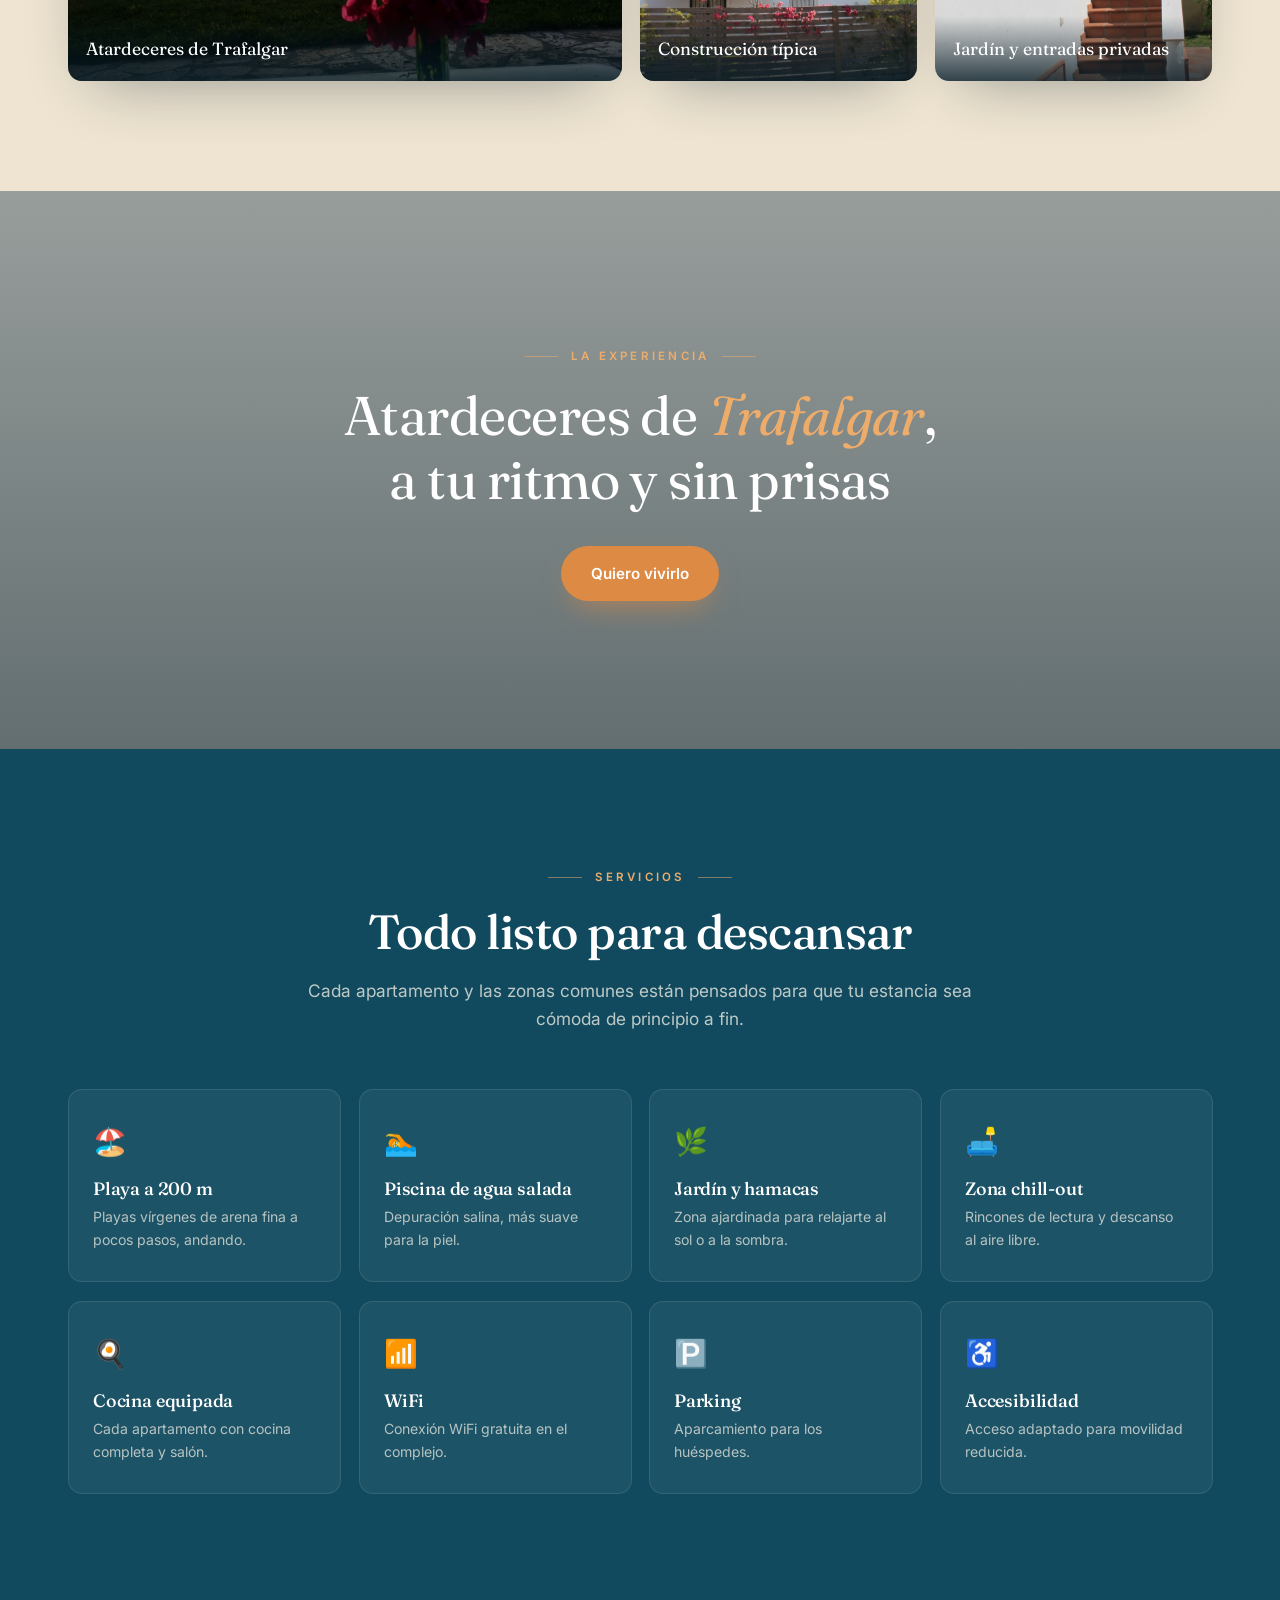
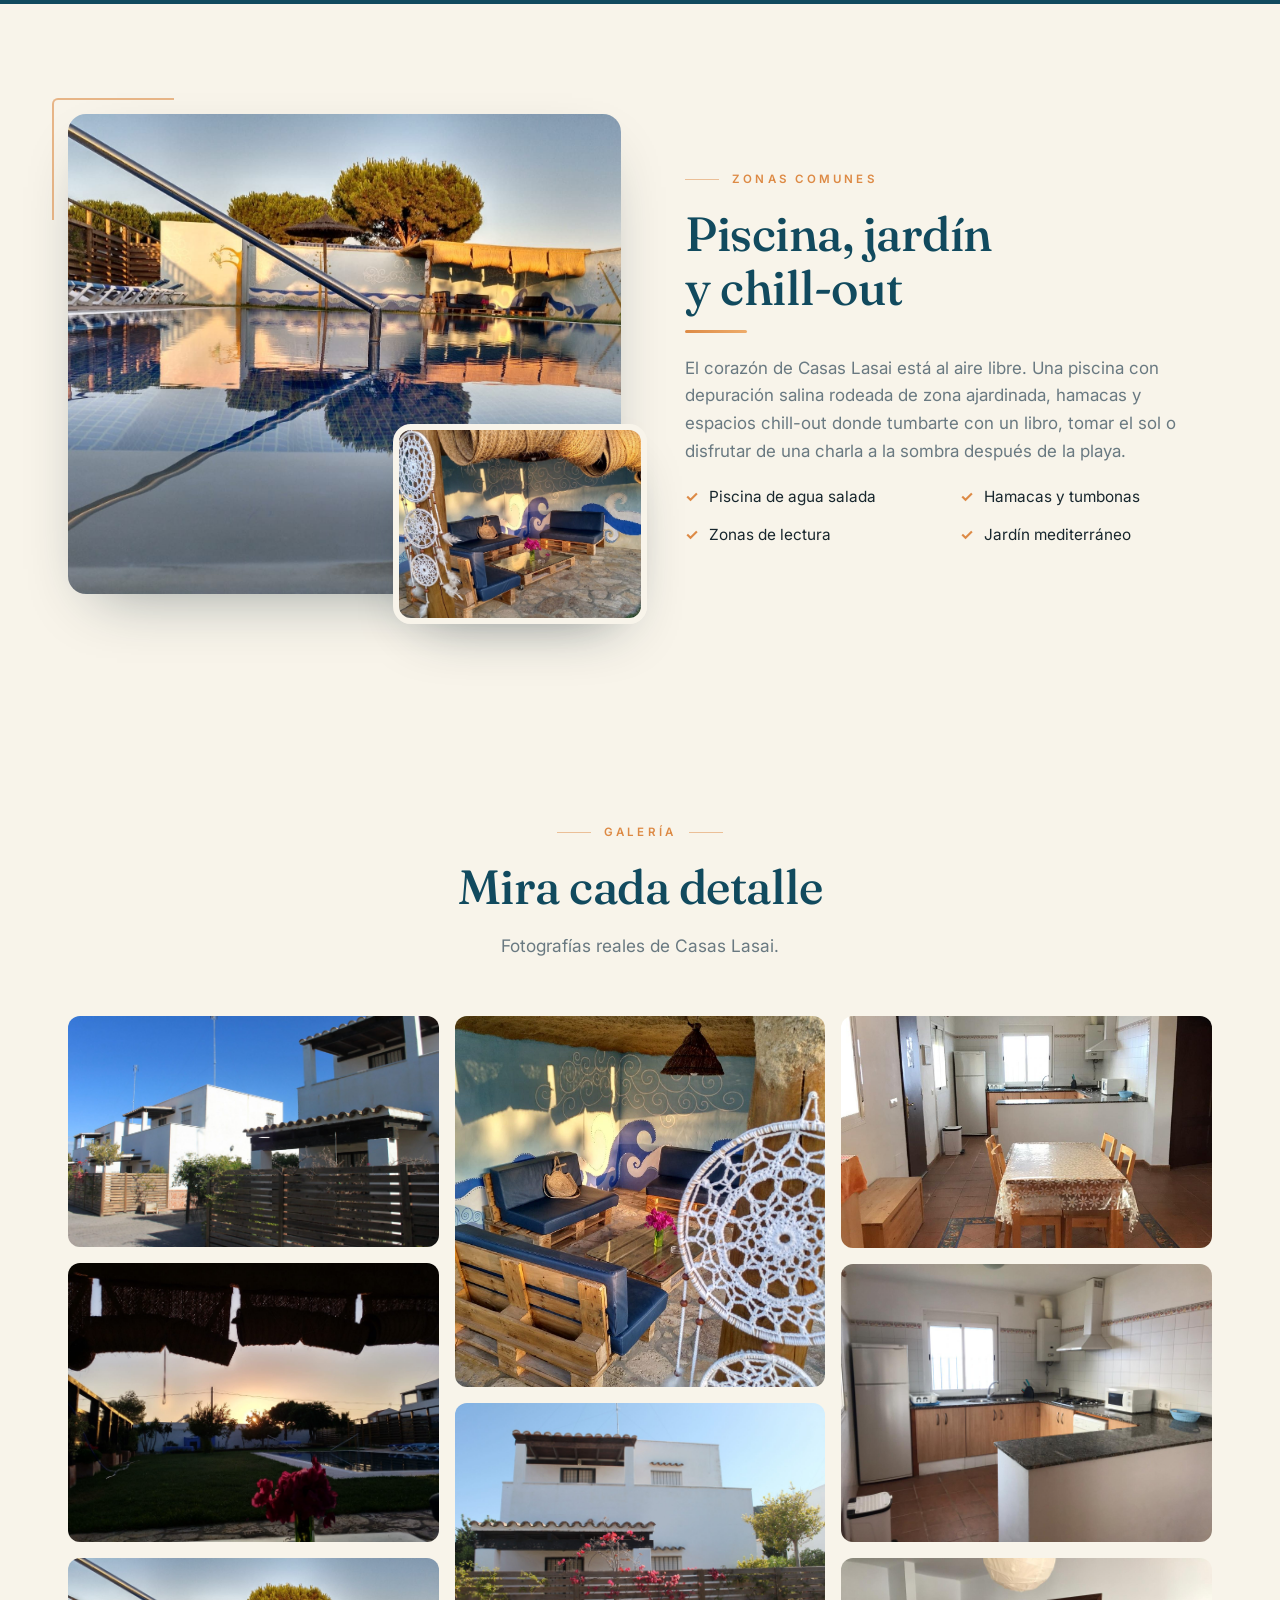
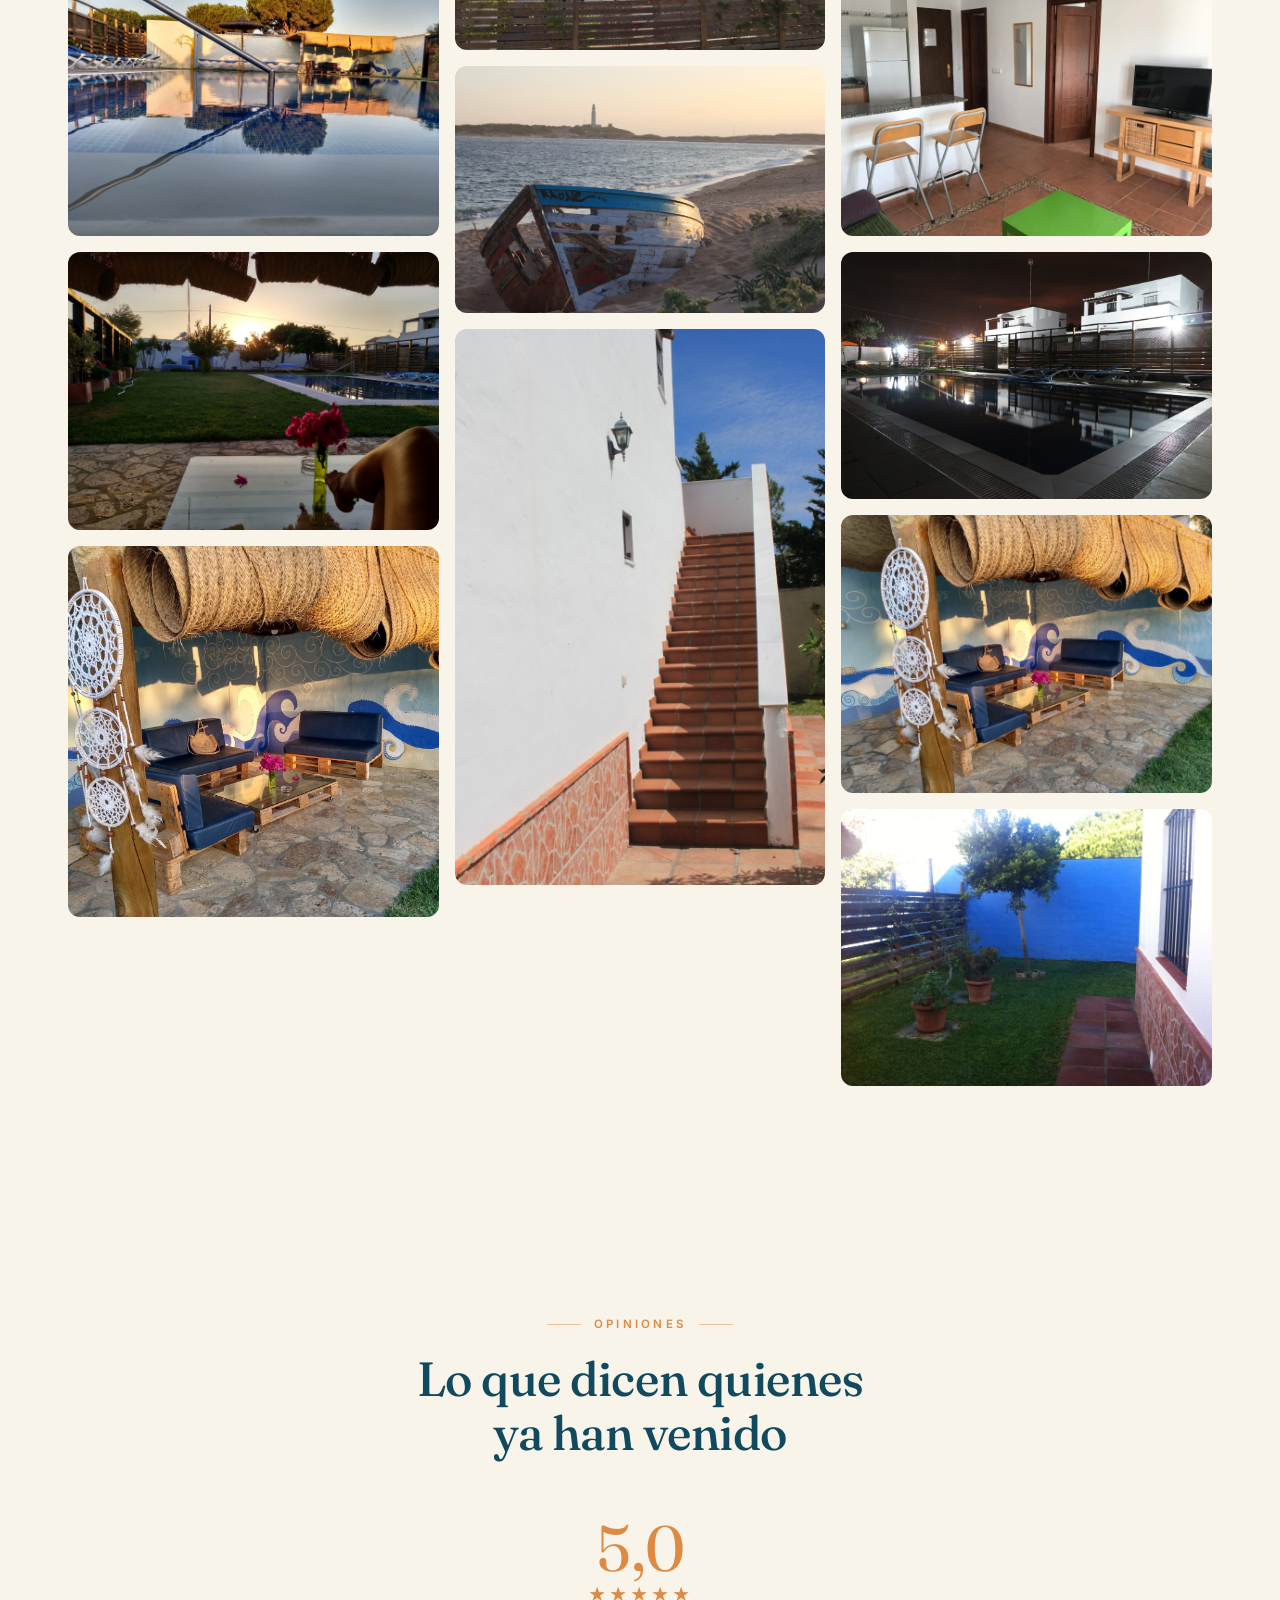
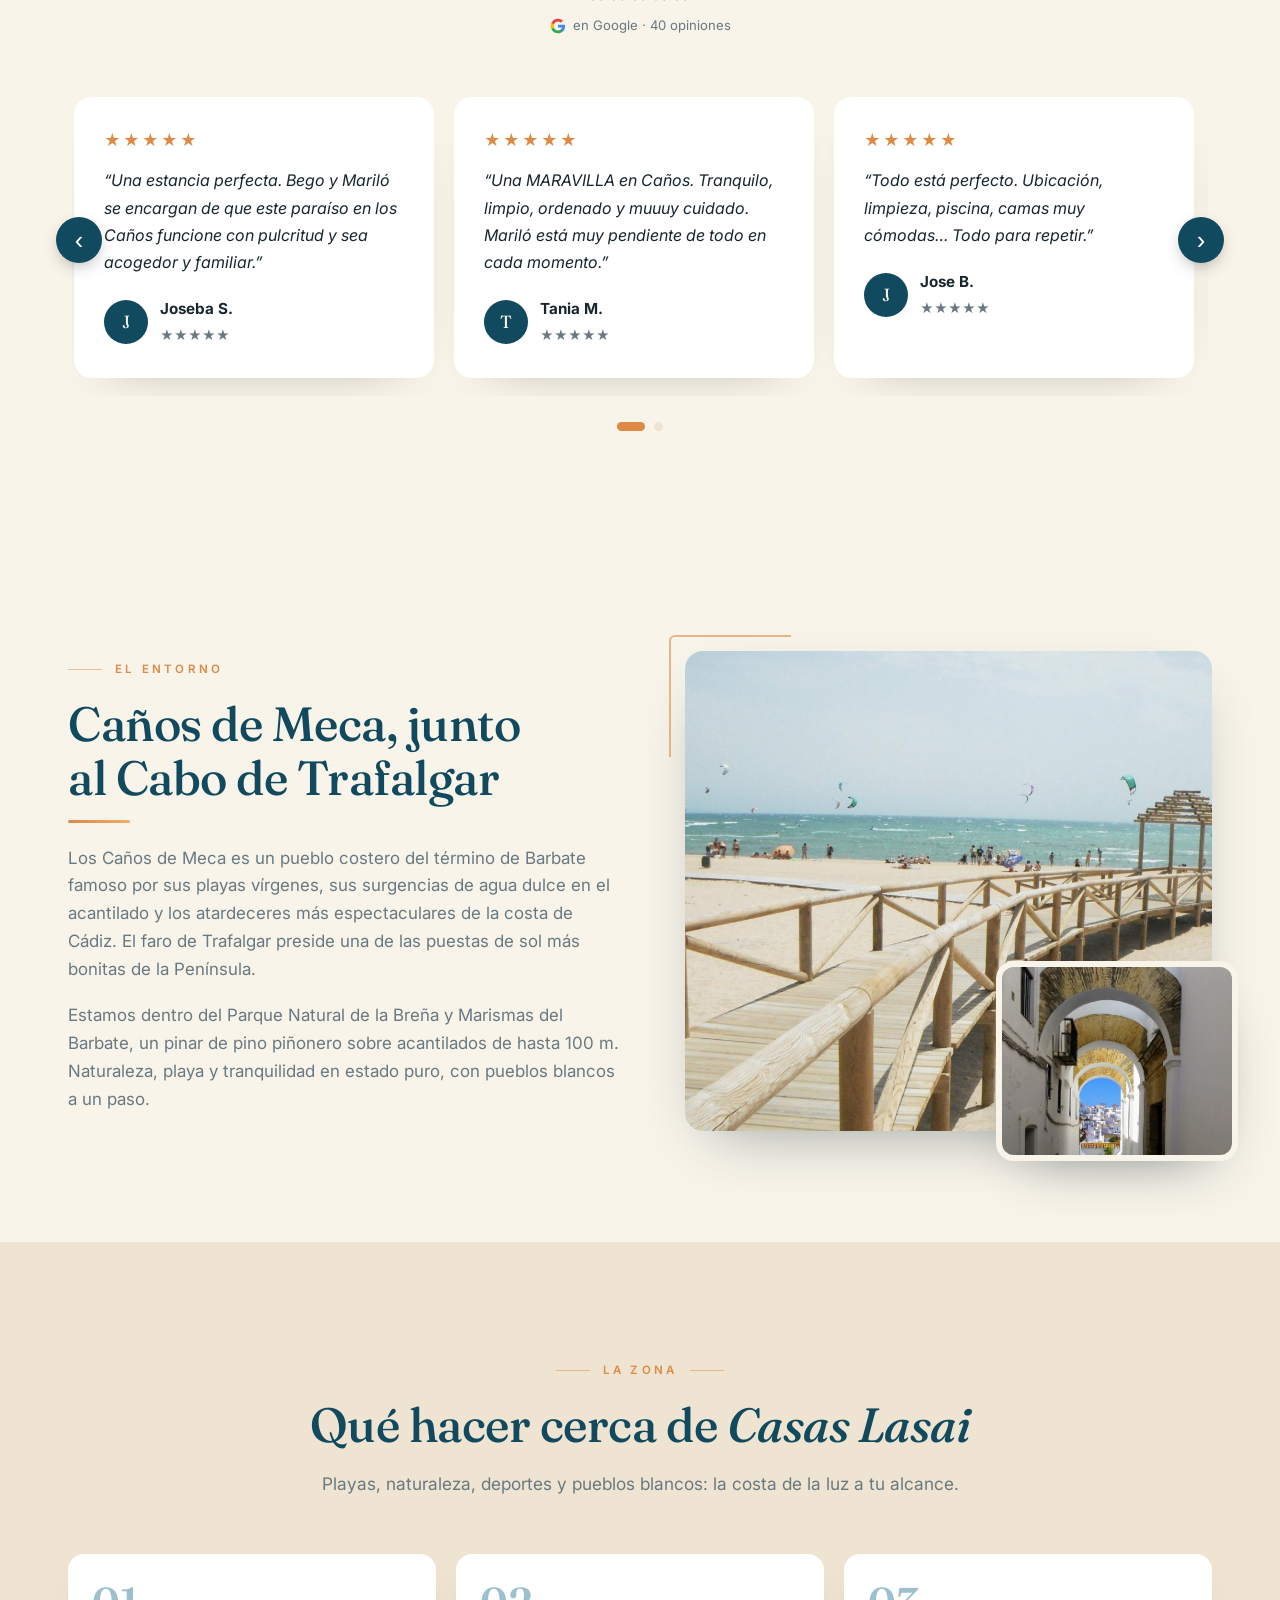
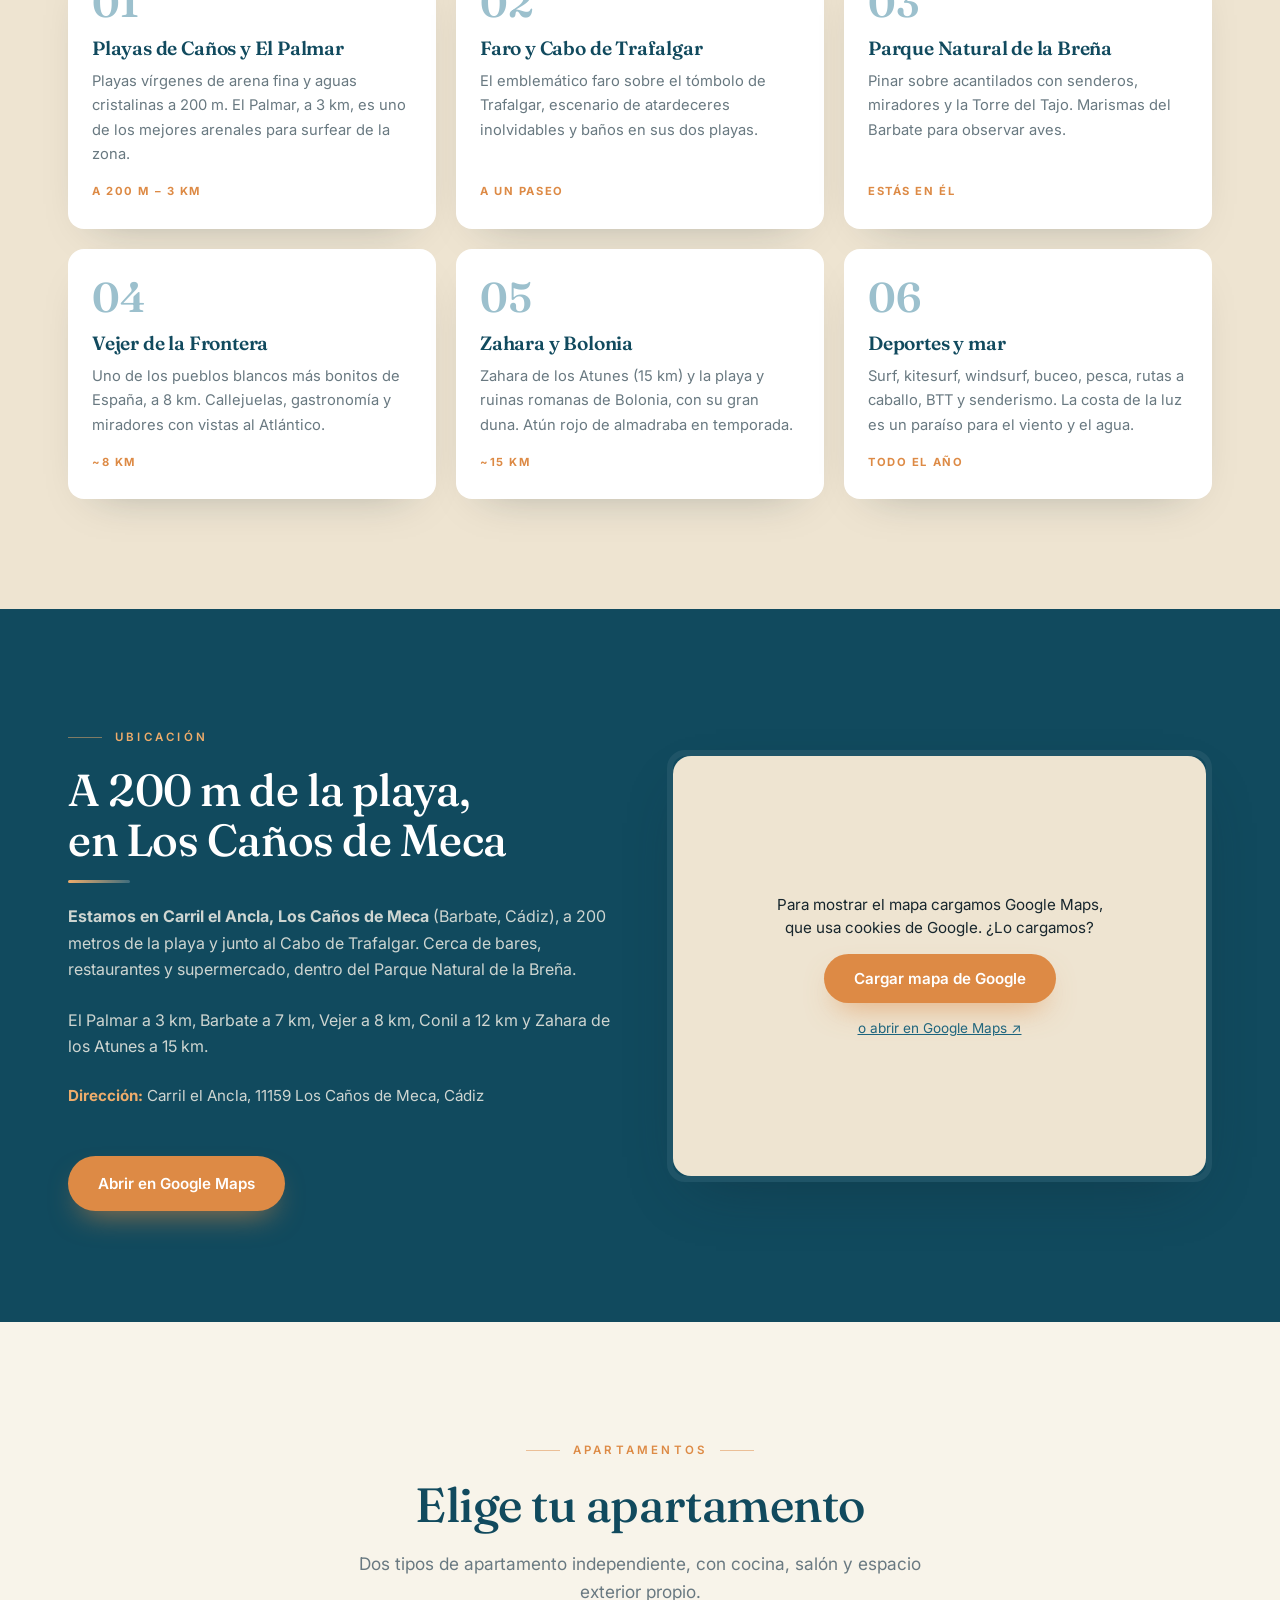
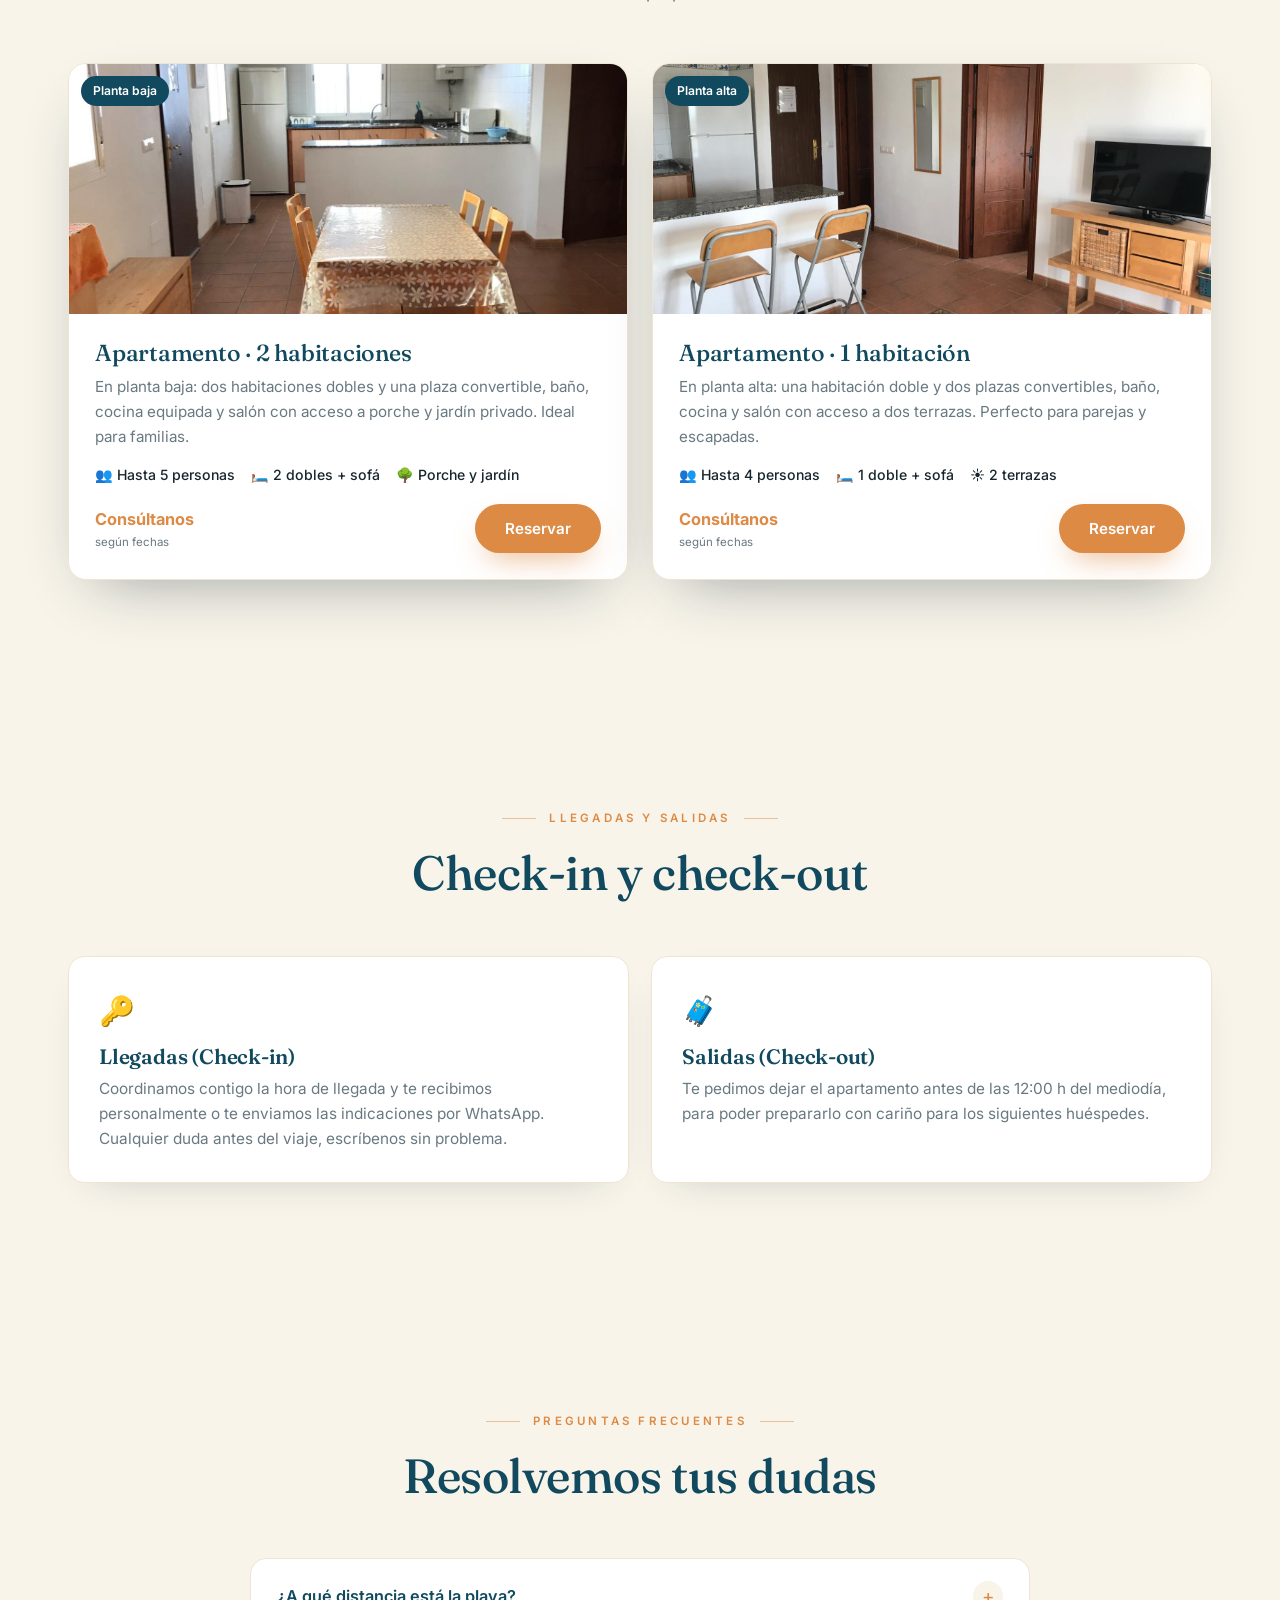
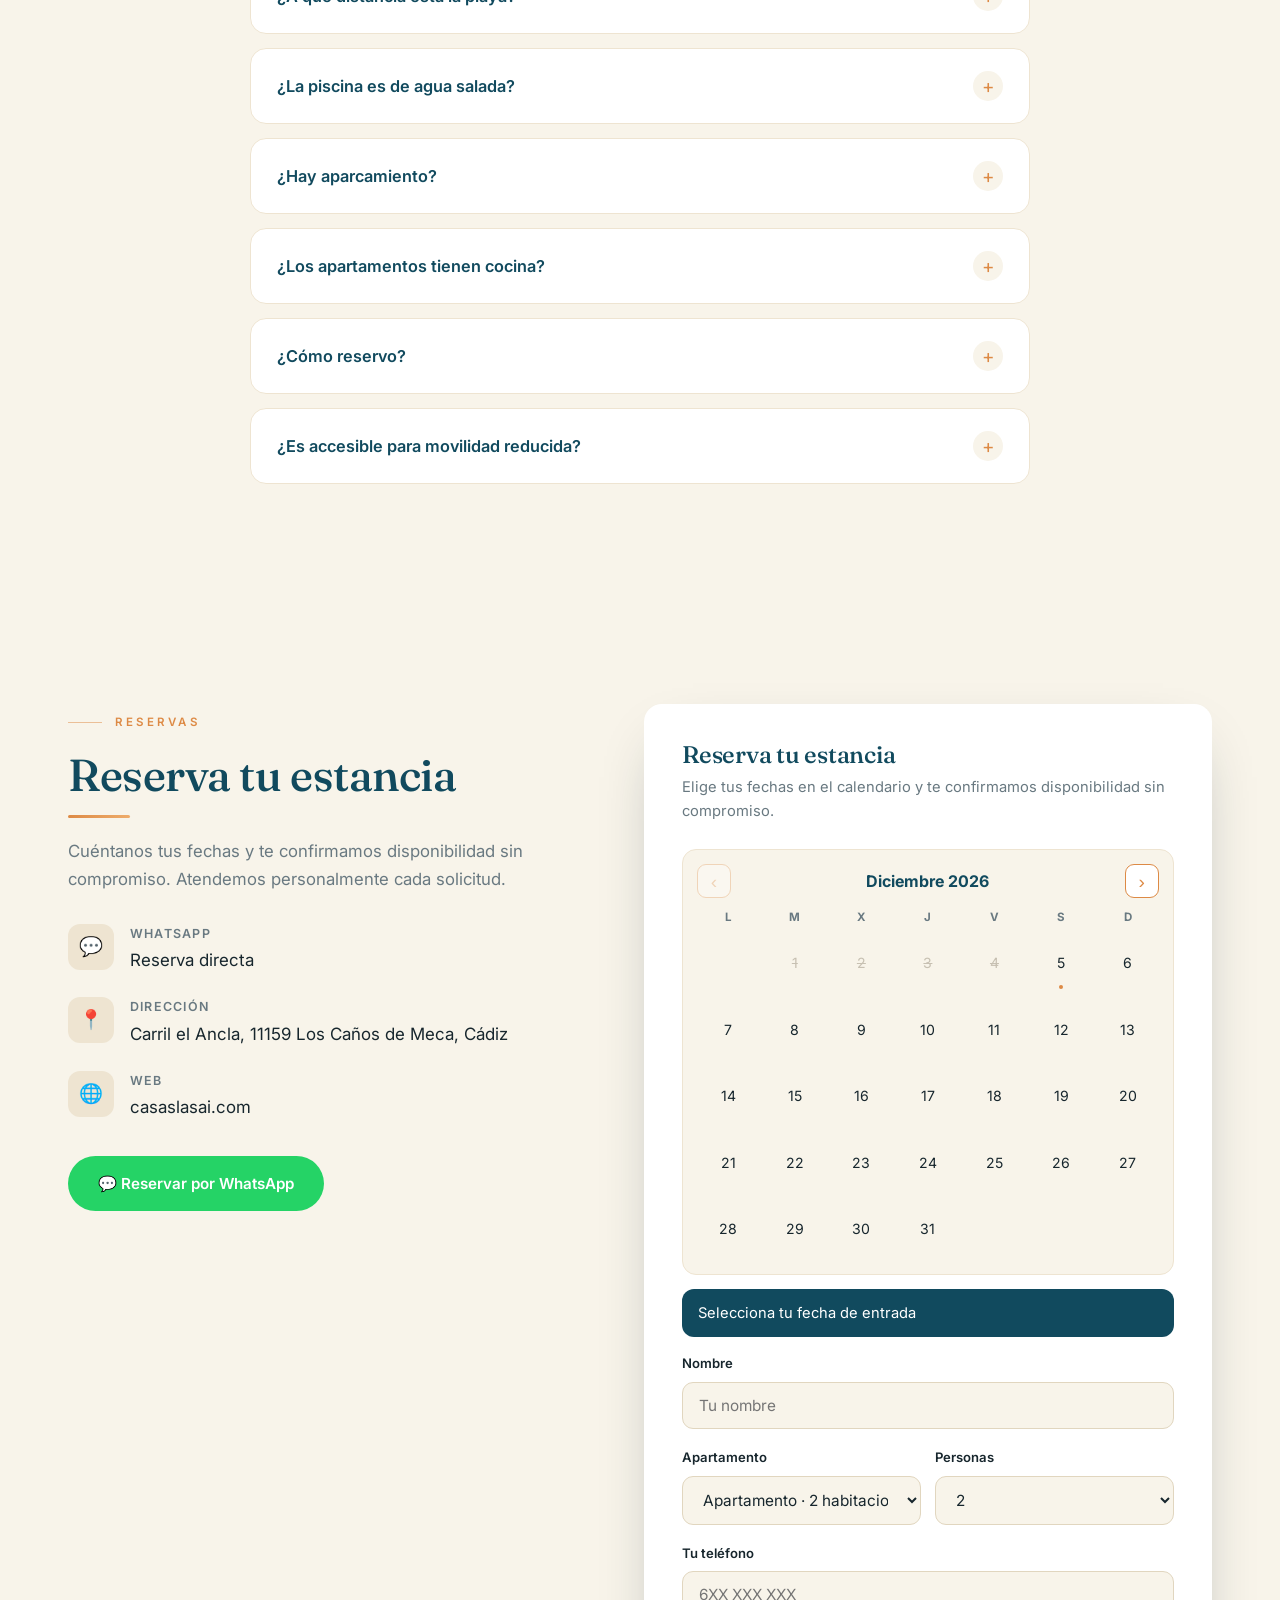
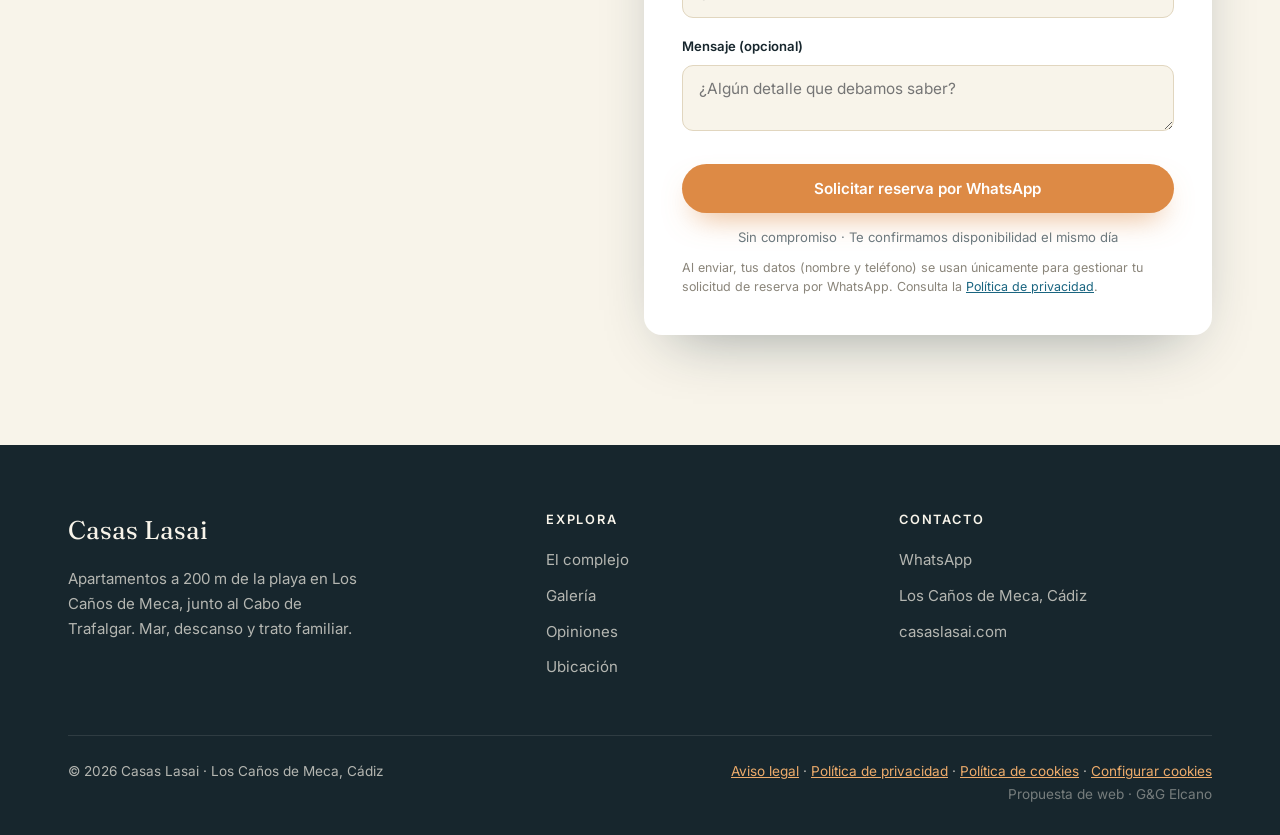
==== commit bc754a7b: "Anfitriones: añade a Txano (Bego, Mariló y Txano)" ====
--- a/index.html
+++ b/index.html
@@ -197,7 +197,7 @@
   .lb-nav{width:42px;height:42px}.lb-prev{left:10px}.lb-next{right:10px}
 }
 </style>
-<link rel="stylesheet" href="assets/eguzki.css">
+<link rel="stylesheet" href="assets/eguzki.css?v=4">
 </head>
 <body>
 
@@ -278,8 +278,8 @@
 </div></section>
 
 <section class="pad" id="nosotros"><div class="wrap" style="max-width:800px;text-align:center">
-  <div class="section-head center reveal" style="margin-bottom:24px"><div class="eyebrow" data-i18n="nosEye">Tus anfitrionas</div><h2 data-i18n="nosH2">Bego y Mariló</h2></div>
-  <p class="reveal" style="font-size:1.12rem;line-height:1.8;color:var(--muted,#697981)" data-i18n="nosP">Detrás de Casas Lasai estamos Bego y Mariló. Nos encargamos de que este pequeño paraíso de Caños funcione con pulcritud y de que te sientas como en casa: acogedor, tranquilo y familiar. Estamos pendientes de cada detalle y encantadas de recomendarte los mejores rincones, playas y sitios para comer de la zona.</p>
+  <div class="section-head center reveal" style="margin-bottom:24px"><div class="eyebrow" data-i18n="nosEye">Tus anfitriones</div><h2 data-i18n="nosH2">Bego, Mariló y Txano</h2></div>
+  <p class="reveal" style="font-size:1.12rem;line-height:1.8;color:var(--muted,#697981)" data-i18n="nosP">Detrás de Casas Lasai estamos Bego, Mariló y Txano. Nos encargamos de que este pequeño paraíso de Caños funcione con pulcritud y de que te sientas como en casa: acogedor, tranquilo y familiar. Estamos pendientes de cada detalle y encantados de recomendarte los mejores rincones, playas y sitios para comer de la zona.</p>
 </div></section>
 
 <section class="pad exterior" id="exterior"><div class="wrap">
@@ -521,7 +521,7 @@
   <div class="lb-count" id="lbCount"></div>
 </div>
 <button class="to-top" id="toTop" aria-label="Volver arriba">↑</button>
-<script src="assets/eguzki.js"></script>
+<script src="assets/eguzki.js?v=4"></script>
 <script>
 (function(){
   // ---------- Diccionario de idiomas ----------
@@ -538,7 +538,7 @@
       casaP1:`Casas Lasai es un complejo privado de apartamentos a un paso de la playa, en Los Caños de Meca, junto al Cabo de Trafalgar. Lo forman tres edificaciones de construcción típica de la zona, cada una con entradas independientes para que disfrutes de toda tu intimidad.`,
       casaP2:`Rodeados de jardín, con piscina de agua salada, zonas chill-out y hamacas, somos el refugio perfecto para desconectar entre el mar y la naturaleza. <em>Lasai</em> significa «tranquilo» en euskera, y eso es justo lo que queremos que sientas.`,
       f1:`A 200 m de la playa`,f2:`Piscina de agua salada`,f3:`Jardín con hamacas`,f4:`Zona chill-out`,f5:`Cocina equipada`,f6:`WiFi gratuito`,f7:`Parking`,f8:`Accesible`,
-      nosEye:`Tus anfitrionas`,nosH2:`Bego y Mariló`,nosP:`Detrás de Casas Lasai estamos Bego y Mariló. Nos encargamos de que este pequeño paraíso de Caños funcione con pulcritud y de que te sientas como en casa: acogedor, tranquilo y familiar. Estamos pendientes de cada detalle y encantadas de recomendarte los mejores rincones, playas y sitios para comer de la zona.`,
+      nosEye:`Tus anfitriones`,nosH2:`Bego, Mariló y Txano`,nosP:`Detrás de Casas Lasai estamos Bego, Mariló y Txano. Nos encargamos de que este pequeño paraíso de Caños funcione con pulcritud y de que te sientas como en casa: acogedor, tranquilo y familiar. Estamos pendientes de cada detalle y encantados de recomendarte los mejores rincones, playas y sitios para comer de la zona.`,
       extEye:`El lugar`,extH2:`Un vistazo a Casas Lasai`,extP:`Imágenes reales del complejo y su entorno.`,
       cap1:`Atardeceres de Trafalgar`,cap2:`Piscina de agua salada`,cap3:`Rincones chill-out`,cap4:`Construcción típica`,cap5:`Jardín y entradas privadas`,
       parEye:`La experiencia`,parH2:`Atardeceres de <em>Trafalgar</em>,<br>a tu ritmo y sin prisas`,parBtn:`Quiero vivirlo`,
@@ -610,7 +610,7 @@
       casaP1:`Casas Lasai is a private complex of apartments steps from the beach in Los Caños de Meca, next to Cape Trafalgar. It's made up of three buildings of typical local construction, each with independent entrances so you enjoy complete privacy.`,
       casaP2:`Surrounded by garden, with a saltwater pool, chill-out areas and hammocks, we're the perfect refuge to unwind between the sea and nature. <em>Lasai</em> means "calm" in Basque — and that's exactly how we want you to feel.`,
       f1:`200 m from the beach`,f2:`Saltwater pool`,f3:`Garden with hammocks`,f4:`Chill-out area`,f5:`Equipped kitchen`,f6:`Free WiFi`,f7:`Parking`,f8:`Accessible`,
-      nosEye:`Your hosts`,nosH2:`Bego & Mariló`,nosP:`Behind Casas Lasai are Bego and Mariló. We make sure this little paradise in Caños runs immaculately and that you feel at home: cosy, peaceful and welcoming. We look after every detail and are happy to recommend the best spots, beaches and places to eat in the area.`,
+      nosEye:`Your hosts`,nosH2:`Bego, Mariló & Txano`,nosP:`Behind Casas Lasai are Bego, Mariló and Txano. We make sure this little paradise in Caños runs immaculately and that you feel at home: cosy, peaceful and welcoming. We look after every detail and are happy to recommend the best spots, beaches and places to eat in the area.`,
       extEye:`The place`,extH2:`A glimpse of Casas Lasai`,extP:`Real photos of the resort and its surroundings.`,
       cap1:`Trafalgar sunsets`,cap2:`Saltwater pool`,cap3:`Chill-out corners`,cap4:`Typical construction`,cap5:`Garden & private entrances`,
       parEye:`The experience`,parH2:`<em>Trafalgar</em> sunsets,<br>at your own pace, no rush`,parBtn:`I want to live it`,
@@ -827,8 +827,32 @@
     if(rn)rn.addEventListener('click',()=>{go(page+1);restartAuto();});
     track.addEventListener('scroll',()=>{clearTimeout(scrollT);scrollT=setTimeout(fromScroll,90);},{passive:true});
     track.addEventListener('mouseenter',stopAuto);
-    track.addEventListener('mouseleave',startAuto);
+    track.addEventListener('mouseleave',function(){if(!down)startAuto();});
     track.addEventListener('touchstart',stopAuto,{passive:true});
+    // — Arrastre con el ratón (deslizar el carrusel en escritorio) —
+    let down=false,sx=0,sl=0,moved=false;
+    track.addEventListener('pointerdown',function(e){
+      if(e.pointerType==='touch')return;            // en móvil ya se desliza solo
+      down=true;moved=false;sx=e.clientX;sl=track.scrollLeft;
+      track.classList.add('grabbing');stopAuto();
+      try{track.setPointerCapture(e.pointerId);}catch(_){}
+    });
+    track.addEventListener('pointermove',function(e){
+      if(!down)return;
+      const dx=e.clientX-sx;
+      if(Math.abs(dx)>4)moved=true;
+      track.scrollLeft=sl-dx;
+    });
+    function endDrag(){
+      if(!down)return;down=false;track.classList.remove('grabbing');
+      const unit=pages>1?maxScroll/(pages-1):1;
+      go(Math.round(track.scrollLeft/unit));         // ajusta al panel más cercano
+      startAuto();
+    }
+    track.addEventListener('pointerup',endDrag);
+    track.addEventListener('pointercancel',endDrag);
+    track.addEventListener('click',function(e){if(moved){e.preventDefault();e.stopPropagation();}},true);
+    track.addEventListener('dragstart',function(e){e.preventDefault();});
     window.addEventListener('resize',()=>{clearTimeout(resizeT);resizeT=setTimeout(()=>{rebuild();track.scrollTo({left:posOf(page)});},160);});
     rebuild();startAuto();
     // exponer para recálculo tras cambio de idioma (no altera textos, solo por si reflow)
--- a/assets/eguzki.css
+++ b/assets/eguzki.css
@@ -275,8 +275,10 @@
 .lightbox img{animation:lbIn .45s cubic-bezier(.2,.7,.3,1)}
 @keyframes lbIn{from{opacity:0;transform:scale(.96)}to{opacity:1;transform:none}}
 
-/* — Carrusel de opiniones: paginado por paneles + puntos — */
-.reviews-grid{scrollbar-width:none;-ms-overflow-style:none;scroll-snap-type:none}
+/* — Carrusel de opiniones: paginado por paneles + puntos, deslizable — */
+.reviews-grid{scrollbar-width:none;-ms-overflow-style:none;scroll-snap-type:none;cursor:grab}
+.reviews-grid.grabbing{cursor:grabbing;user-select:none}
+.reviews-grid.grabbing .review{pointer-events:none}
 .reviews-grid::-webkit-scrollbar{height:0;width:0;display:none}
 .rev-dots{display:flex;justify-content:center;align-items:center;gap:9px;margin-top:26px}
 .rev-dots button{width:9px;height:9px;padding:0;border:none;border-radius:50%;background:var(--cream-2);cursor:pointer;transition:.35s cubic-bezier(.2,.7,.3,1)}
